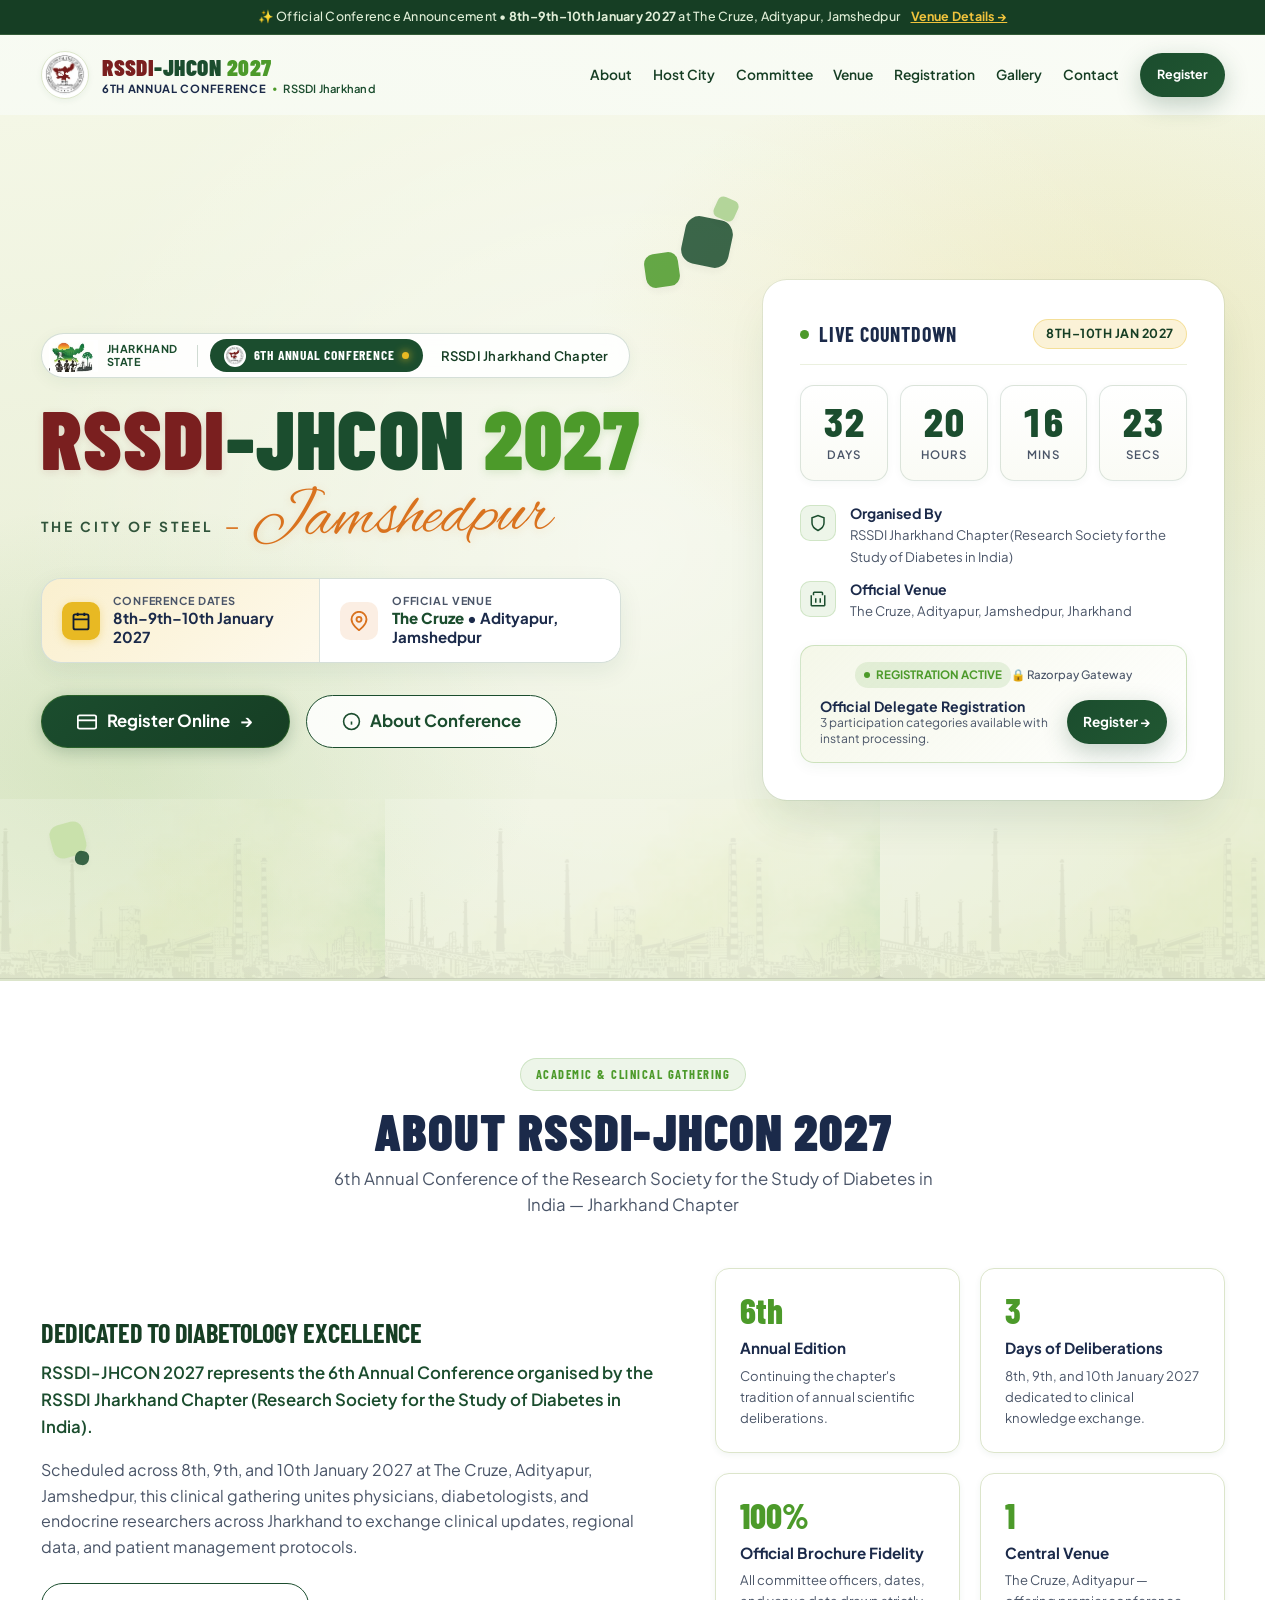
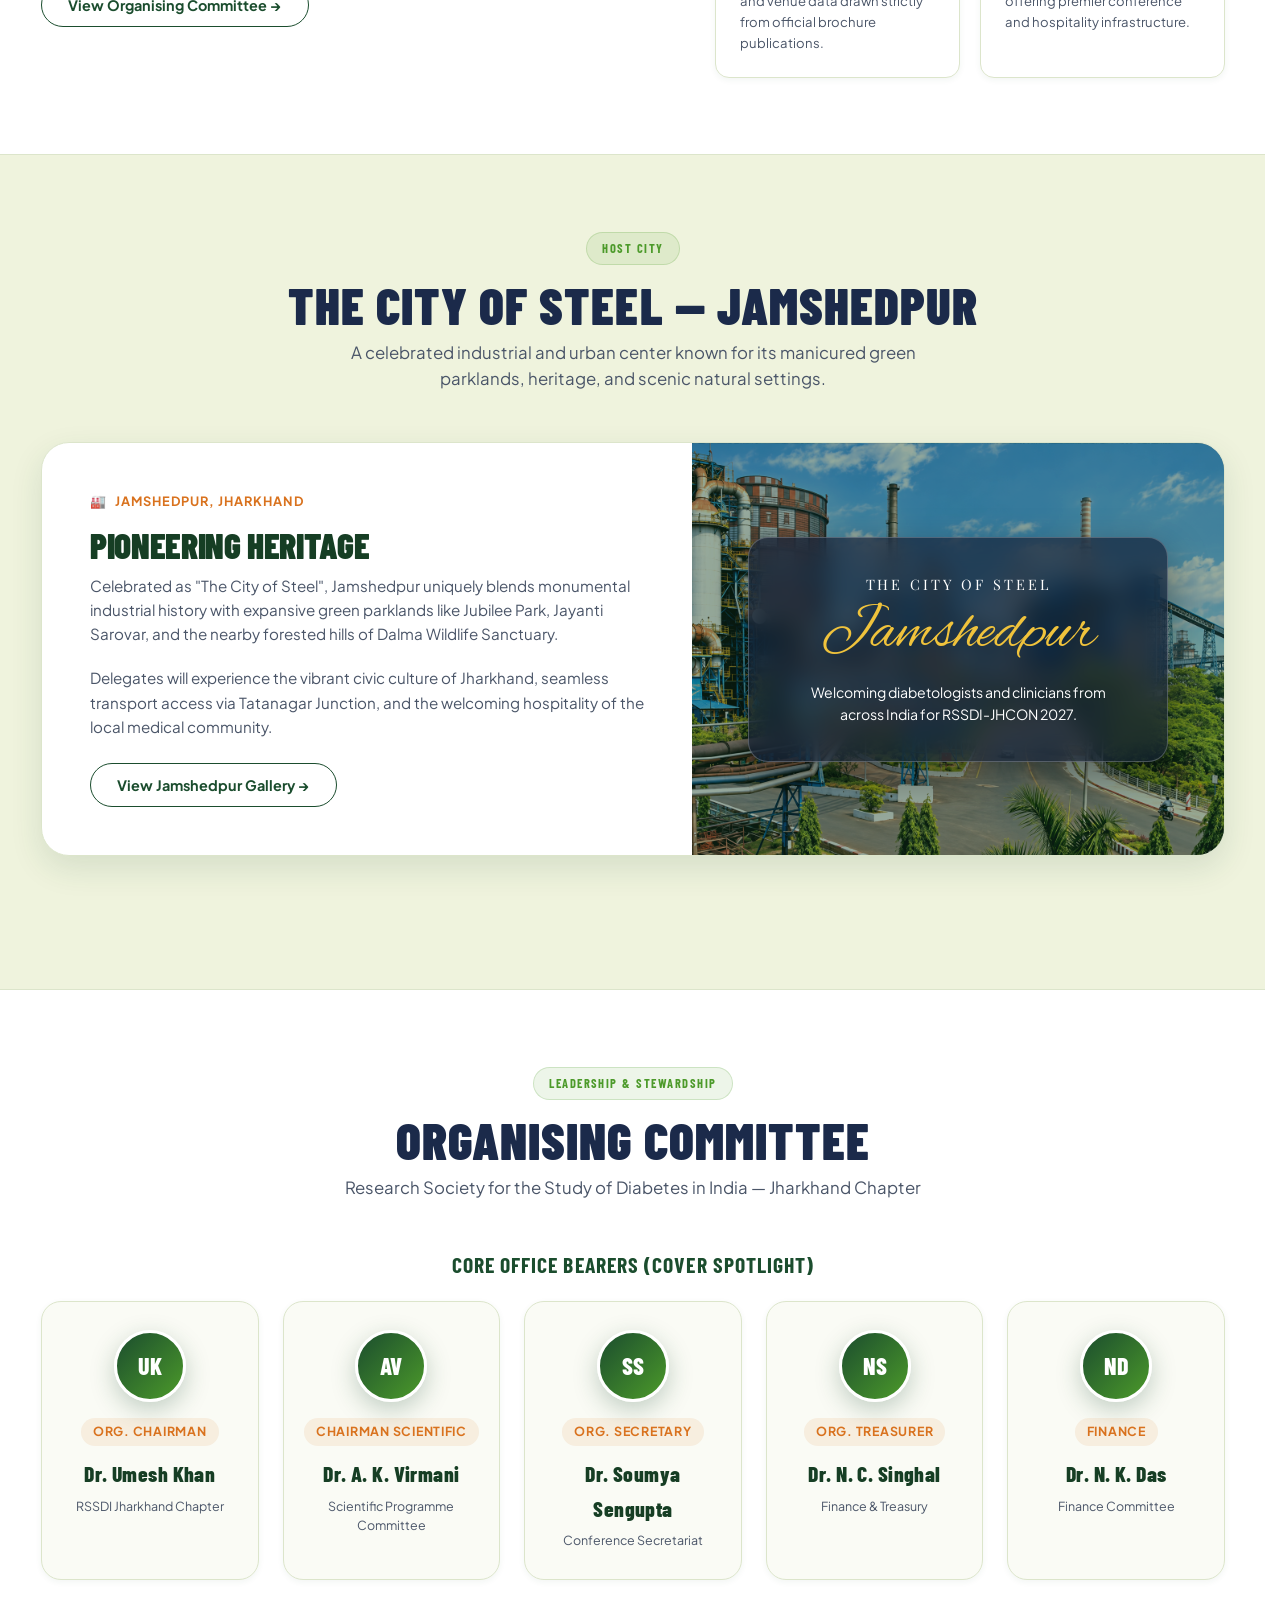
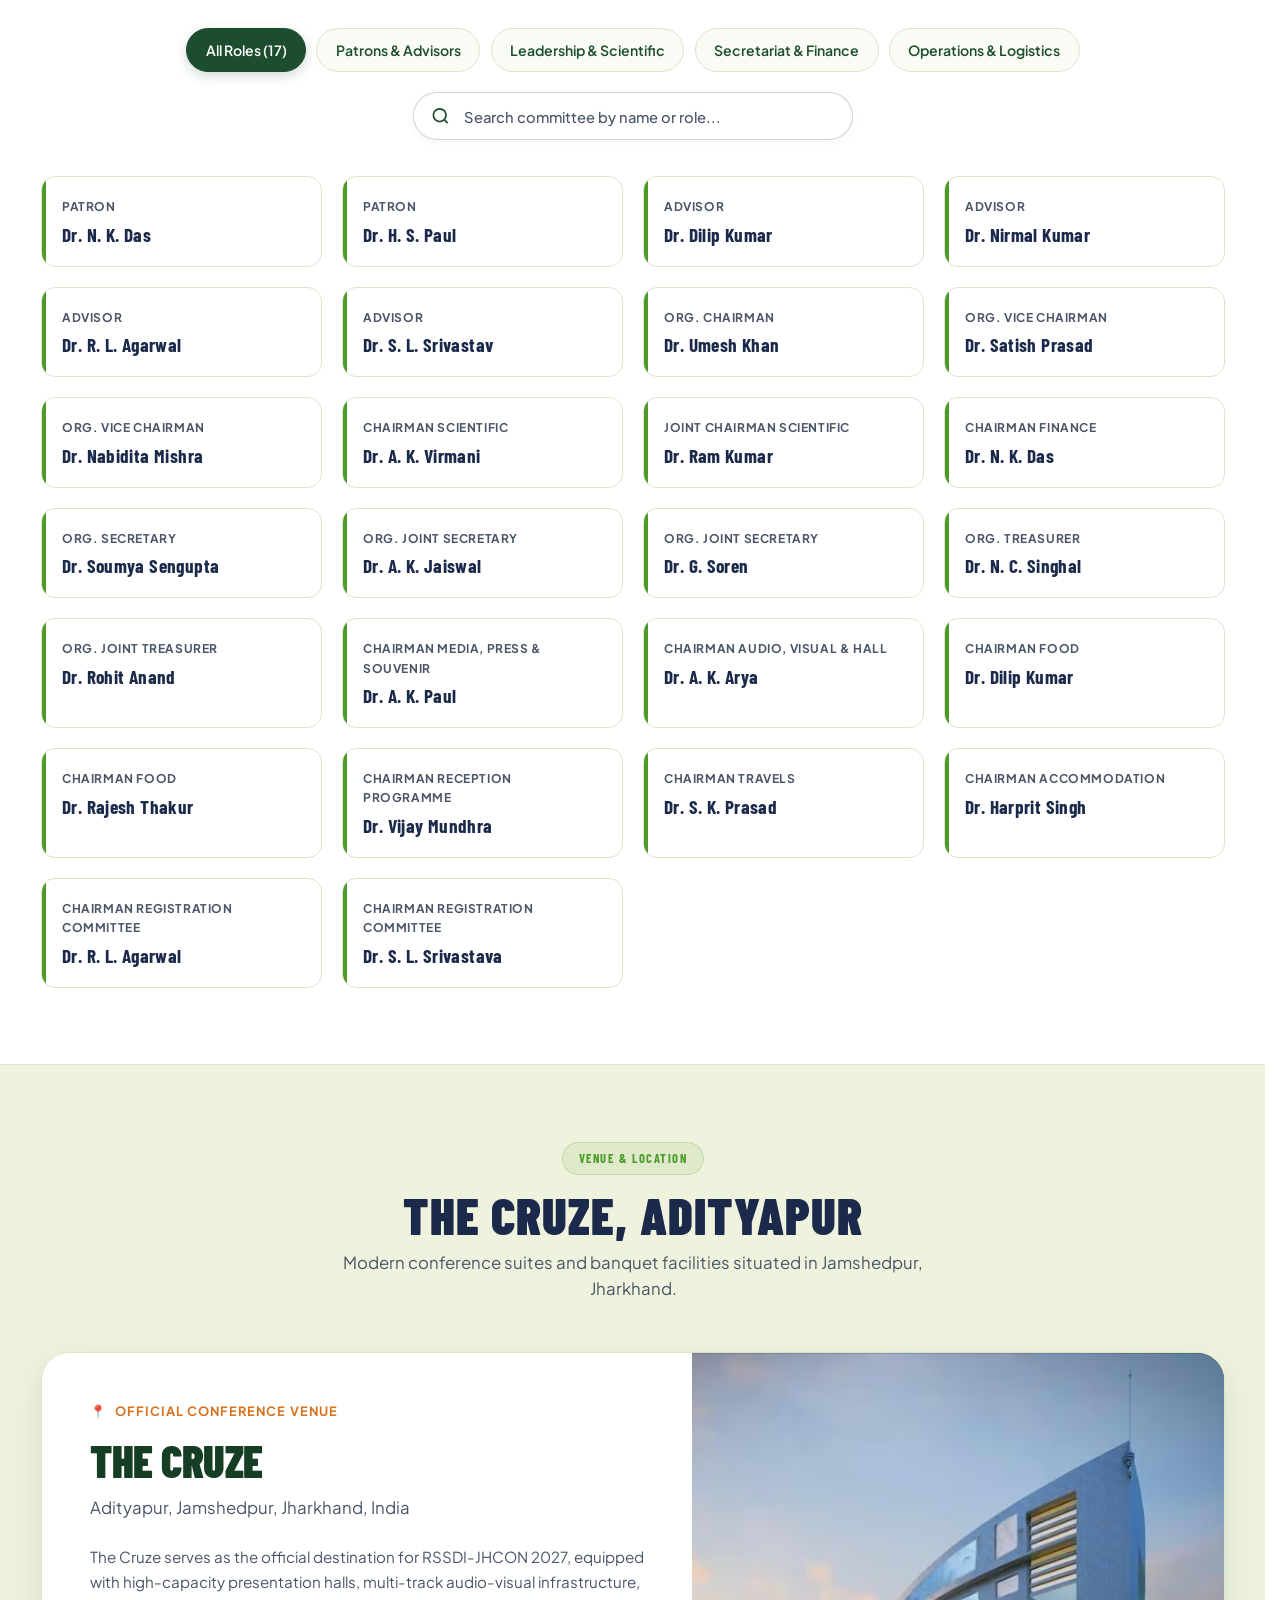
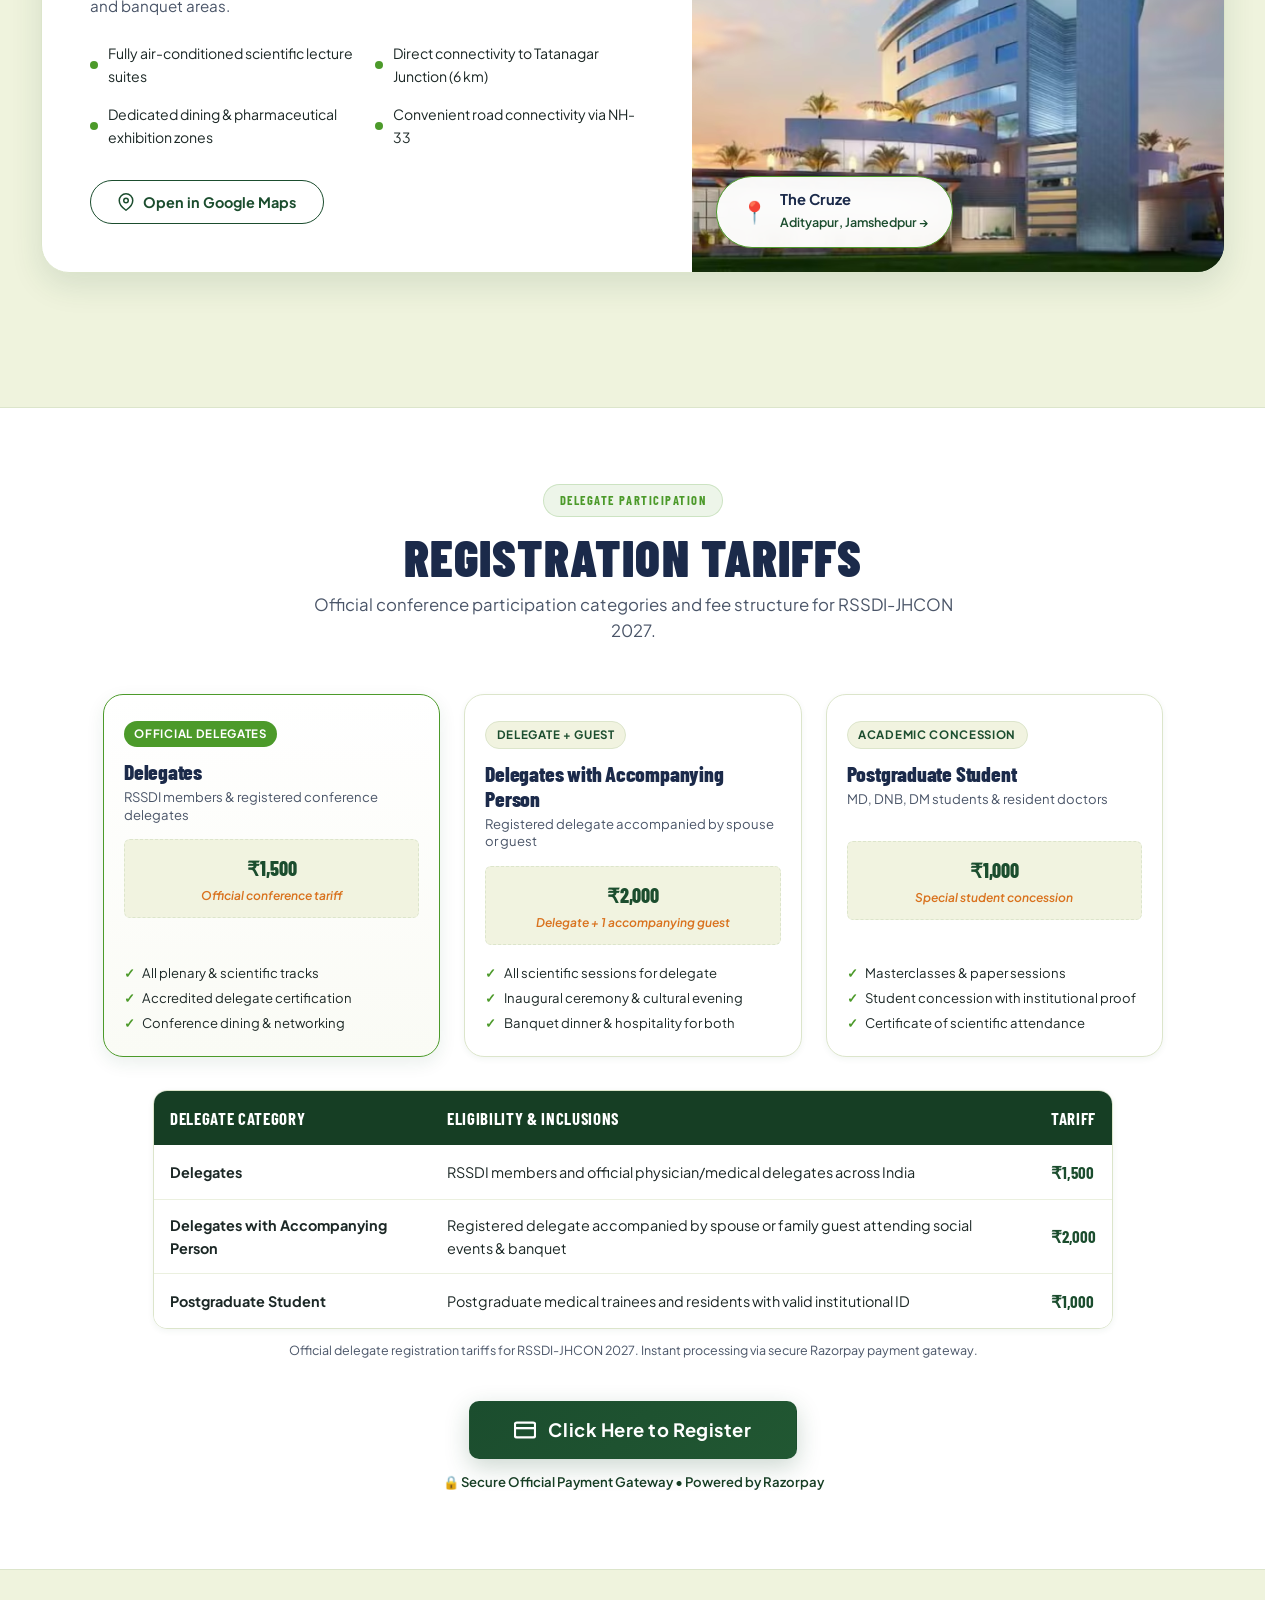
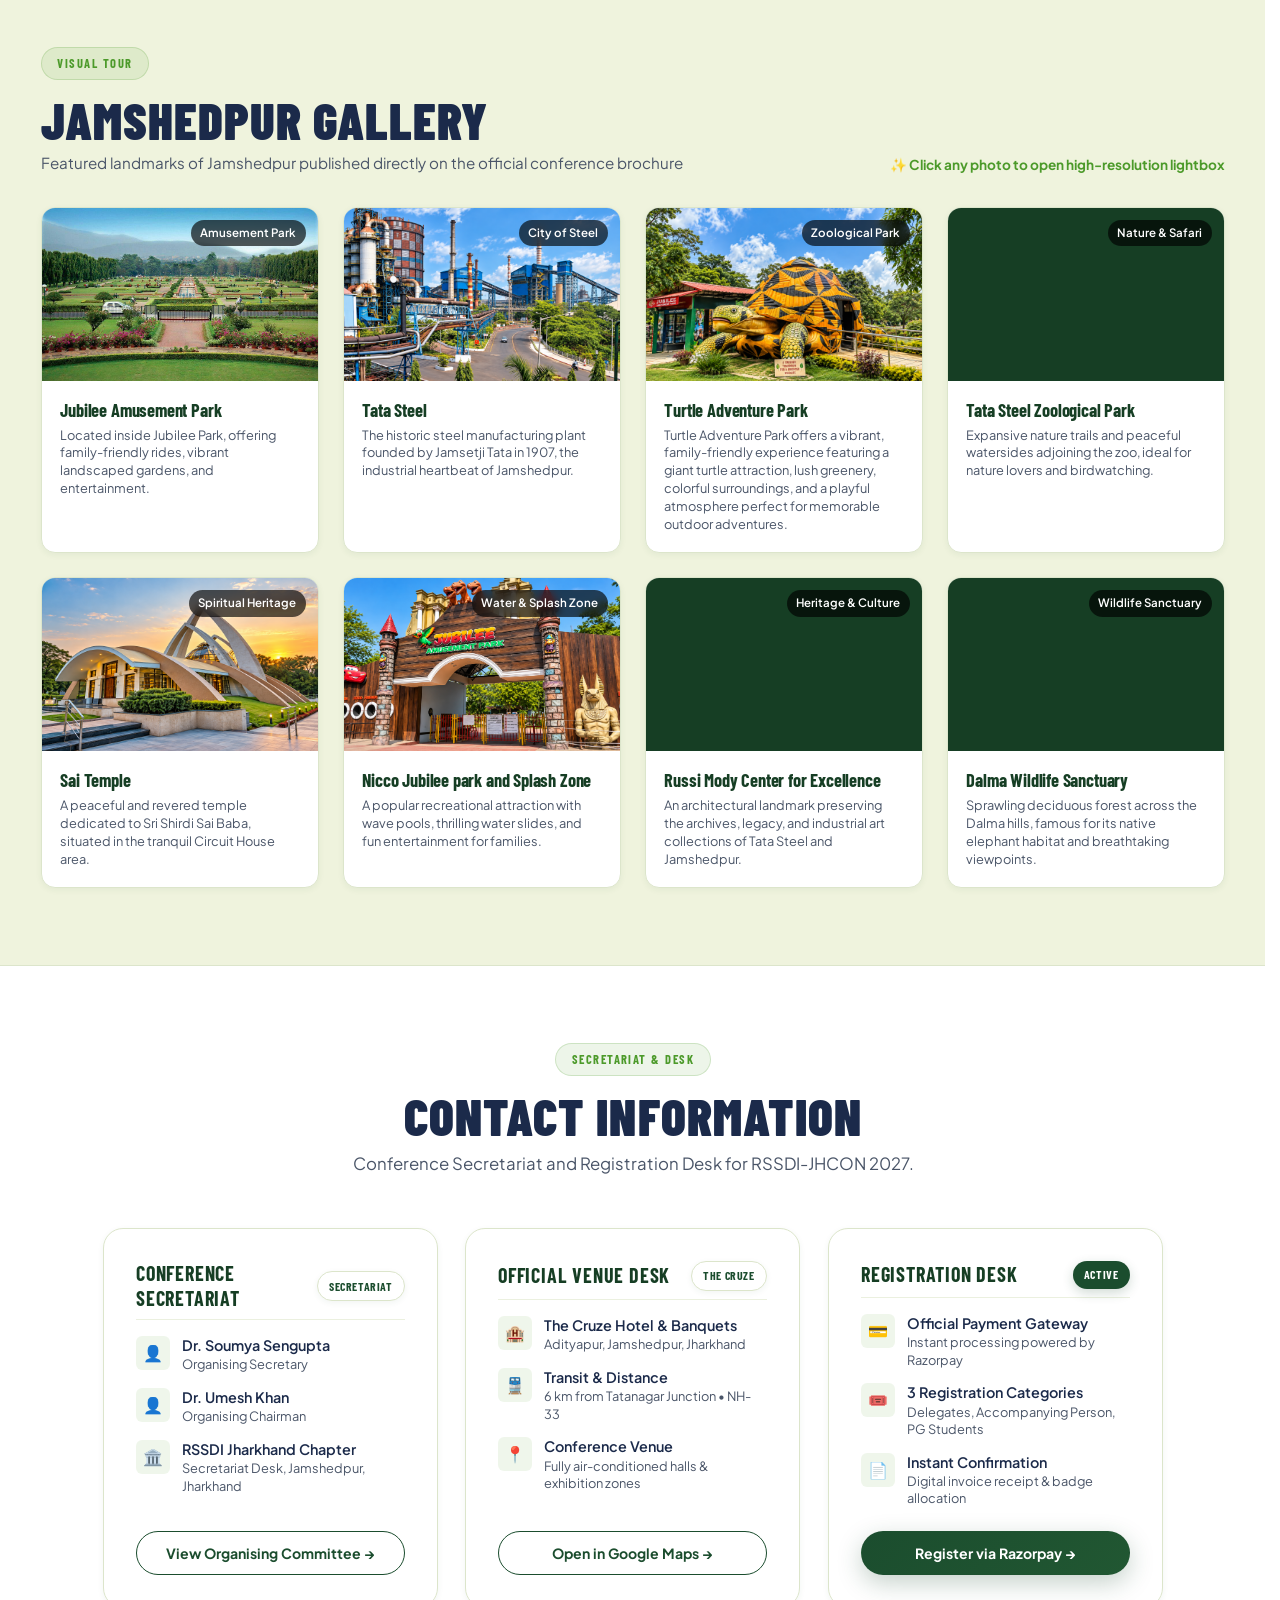
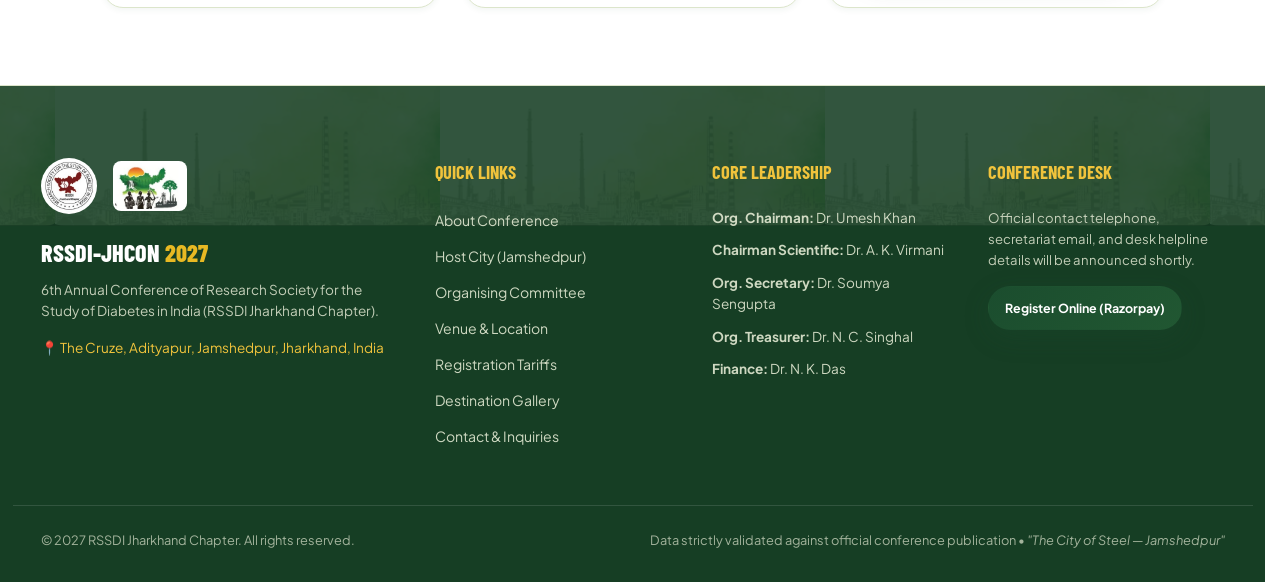
==== index.html @ 66a340ce "Razorpay link updated" ====
<!DOCTYPE html>
<html lang="en">

<head>
  <meta charset="UTF-8">
  <meta name="viewport" content="width=device-width, initial-scale=1.0">
  <title>RSSDI-JHCON 2027 | 6th Annual Conference — Jamshedpur</title>

  <!-- Essential SEO & Search Optimization -->
  <meta name="description"
    content="Official website of RSSDI-JHCON 2027 — 6th Annual Conference of Research Society for the Study of Diabetes in India, Jharkhand Chapter. 8th–9th–10th January 2027 at The Cruze, Adityapur, Jamshedpur.">
  <meta name="keywords"
    content="RSSDI, RSSDI-JHCON 2027, Diabetes Conference, Diabetology, Jharkhand Chapter, Jamshedpur, The Cruze, Adityapur">
  <meta name="author" content="RSSDI Jharkhand Chapter">
  <meta name="robots" content="index, follow">

  <!-- Open Graph / Social Sharing Protocol -->
  <meta property="og:title" content="RSSDI-JHCON 2027 | 6th Annual Conference — Jamshedpur">
  <meta property="og:description"
    content="6th Annual Conference of RSSDI Jharkhand Chapter • 8th–9th–10th January 2027 at The Cruze, Adityapur, Jamshedpur.">
  <meta property="og:type" content="website">
  <meta property="og:image" content="assets/images/emblem_rssdi_circular.png">
  <meta property="og:locale" content="en_IN">

  <!-- Twitter Meta Tags -->
  <meta name="twitter:card" content="summary_large_image">
  <meta name="twitter:title" content="RSSDI-JHCON 2027 | 6th Annual Conference">
  <meta name="twitter:description"
    content="8th–9th–10th January 2027 at The Cruze, Adityapur, Jamshedpur. Organised by RSSDI Jharkhand Chapter.">
  <meta name="twitter:image" content="assets/images/emblem_rssdi_circular.png">

  <!-- Favicon / Official Brand Emblem Motif -->
  <link rel="icon" type="image/png" href="assets/images/emblem_rssdi_circular.png">
  <link rel="apple-touch-icon" href="assets/images/emblem_rssdi_circular.png">

  <!-- Schema.org JSON-LD Structured Data for Event -->
  <script type="application/ld+json">
  {
    "@context": "https://schema.org",
    "@type": "MedicalBusiness",
    "name": "RSSDI Jharkhand Chapter",
    "event": {
      "@type": "Event",
      "name": "RSSDI-JHCON 2027 — 6th Annual Conference",
      "description": "6th Annual Conference of the Research Society for the Study of Diabetes in India (RSSDI Jharkhand Chapter).",
      "startDate": "2027-01-08T09:00:00+05:30",
      "endDate": "2027-01-10T18:00:00+05:30",
      "eventStatus": "https://schema.org/EventScheduled",
      "eventAttendanceMode": "https://schema.org/OfflineEventAttendanceMode",
      "location": {
        "@type": "Place",
        "name": "The Cruze",
        "address": {
          "@type": "PostalAddress",
          "streetAddress": "Adityapur",
          "addressLocality": "Jamshedpur",
          "addressRegion": "Jharkhand",
          "addressCountry": "India"
        }
      },
      "organizer": {
        "@type": "Organization",
        "name": "RSSDI Jharkhand Chapter",
        "url": "http://localhost:8088"
      }
    }
  }
  </script>

  <!-- Google Fonts: Barlow Condensed, Plus Jakarta Sans, Alex Brush, Playfair Display -->
  <link rel="preconnect" href="https://fonts.googleapis.com">
  <link rel="preconnect" href="https://fonts.gstatic.com" crossorigin>
  <link
    href="https://fonts.googleapis.com/css2?family=Alex+Brush&family=Barlow+Condensed:ital,wght@0,600;0,700;0,800;0,900;1,700&family=Playfair+Display:ital,wght@0,600;1,600&family=Plus+Jakarta+Sans:wght@400;500;600;700;800&display=swap"
    rel="stylesheet">

  <!-- Core Design System & Layout Stylesheets -->
  <link rel="stylesheet" href="css/variables.css">
  <link rel="stylesheet" href="css/base.css">
  <link rel="stylesheet" href="css/components.css">
  <link rel="stylesheet" href="css/layout.css">
</head>

<body>

  <!-- Top Announcement Bar -->
  <aside class="announcement-bar" role="complementary" aria-label="Official Conference Notice">
    <span>✨ Official Conference Announcement • <strong>8th–9th–10th January 2027</strong> at The Cruze, Adityapur,
      Jamshedpur</span>
    <a href="#venue" class="announcement-link">Venue Details &rarr;</a>
  </aside>

  <!-- ========================================================================
       1. STICKY / ANIMATED NAVIGATION BAR
       Transition: Transparent-over-hero -> Solid on scroll
       ======================================================================== -->
  <header class="site-header" id="site-header">
    <div class="container header-inner">

      <!-- Logo Lockup: Official Emblem + Event Name -->
      <a href="#hero" class="brand-wrapper" aria-label="RSSDI-JHCON 2027 Home">
        <div class="brand-emblem-wrap">
          <img src="assets/images/emblem_rssdi_circular.png" alt="RSSDI Jharkhand Chapter Emblem" width="46" height="46"
            fetchpriority="high">
        </div>
        <div class="brand-text">
          <div class="brand-title">
            <span class="maroon">RSSDI</span><span class="forest">-JHCON</span> <span class="kelly">2027</span>
          </div>
          <div class="brand-meta">
            <span class="brand-subtitle">6th Annual Conference</span>
            <span class="brand-dot" aria-hidden="true">•</span>
            <span class="brand-subtext">RSSDI Jharkhand</span>
          </div>
        </div>
      </a>

      <!-- Desktop Navigation Menu (Ordered by IA Specification — Trimmed & Non-Wrapping) -->
      <nav class="nav-desktop" aria-label="Main Navigation">
        <ul class="nav-links">
          <li><a href="#about" class="nav-link">About</a></li>
          <li><a href="#jamshedpur" class="nav-link">Host City</a></li>
          <li><a href="#committee" class="nav-link">Committee</a></li>
          <li><a href="#venue" class="nav-link">Venue</a></li>
          <li><a href="#registration" class="nav-link">Registration</a></li>
          <li><a href="#gallery" class="nav-link">Gallery</a></li>
          <li><a href="#contact" class="nav-link">Contact</a></li>
        </ul>
        <div class="nav-actions">
          <a href="https://pages.razorpay.com/rssdijh27" target="_blank" rel="noopener noreferrer"
            class="btn btn-sm btn-primary nav-register-btn" id="nav-btn-register">
            Register
          </a>
        </div>
      </nav>

      <!-- Mobile Hamburger Button (44px Minimum Accessible Touch Target) -->
      <button class="mobile-toggle" id="mobile-toggle" aria-label="Toggle Navigation Menu" aria-expanded="false"
        aria-controls="mobile-drawer">
        <span></span>
        <span></span>
        <span></span>
      </button>

    </div>
  </header>

  <!-- Mobile Navigation Drawer -->
  <div class="drawer-overlay" id="drawer-overlay" aria-hidden="true"></div>
  <aside class="mobile-drawer" id="mobile-drawer" aria-label="Mobile Navigation Drawer" aria-hidden="true">
    <div style="display: flex; align-items: center; justify-content: space-between; margin-bottom: 2rem;">
      <div class="brand-title" style="font-size: 1.35rem;">
        <span class="maroon">RSSDI</span><span class="forest">-JHCON</span> <span class="kelly">2027</span>
      </div>
      <button type="button" class="modal-close-btn" id="drawer-close" style="position: static;"
        aria-label="Close Menu">&times;</button>
    </div>
    <ul style="list-style: none; display: flex; flex-direction: column; gap: 0.85rem; margin-bottom: 2rem;">
      <li><a href="#about" class="drawer-link nav-link">About the Conference</a></li>
      <li><a href="#jamshedpur" class="drawer-link nav-link">Host City (Jamshedpur)</a></li>
      <li><a href="#committee" class="drawer-link nav-link">Organising Committee</a></li>
      <li><a href="#venue" class="drawer-link nav-link">Venue & Location</a></li>
      <li><a href="#registration" class="drawer-link nav-link">Registration Tariffs</a></li>
      <li><a href="#gallery" class="drawer-link nav-link">Destination Gallery</a></li>
      <li><a href="#contact" class="drawer-link nav-link">Contact Information</a></li>
    </ul>
    <div style="display: flex; flex-direction: column; gap: 0.75rem; margin-top: auto;">
      <a href="https://pages.razorpay.com/rssdijh27" target="_blank" rel="noopener noreferrer"
        class="btn btn-primary drawer-link">Register Online (Razorpay)</a>
    </div>
  </aside>

  <!-- Main Content Flow -->
  <main id="main-content">

    <!-- ========================================================================
         2. HERO SECTION
         Full Viewport, Animated Entrance, Dual Official Emblems, Floating Motifs
         ======================================================================== -->
    <section class="hero-section" id="hero">

      <!-- Subtle Industrial Skyline Silhouette Graphic Backdrop -->
      <div class="hero-backdrop-graphic" aria-hidden="true"></div>

      <!-- Animated Green Palette Rounded-Square Motif Clusters -->
      <div class="motif-block-cluster" style="top: 12%; right: 46%;" aria-hidden="true">
        <div class="motif-block motif-lg motif-forest motif-float-slow" style="transform: rotate(12deg);"></div>
        <div class="motif-block motif-md motif-kelly motif-float-reverse"
          style="top: 35px; left: -38px; transform: rotate(-8deg);"></div>
        <div class="motif-block motif-sm motif-lime motif-float-slow"
          style="top: -20px; left: 32px; transform: rotate(24deg);"></div>
      </div>

      <div class="motif-block-cluster" style="bottom: 18%; left: 4%;" aria-hidden="true">
        <div class="motif-block motif-md motif-soft motif-float-reverse" style="transform: rotate(-15deg);"></div>
        <div class="motif-block motif-xs motif-forest motif-float-slow"
          style="top: 28px; left: 24px; transform: rotate(10deg);"></div>
      </div>

      <div class="container hero-grid">

        <!-- Left Column: Official Headlines & Credentials -->
        <div class="hero-content">

          <!-- Unified High-Prestige Credentials Eyebrow -->
          <div class="hero-credentials-bar animate-entrance delay-1">
            <div class="hero-emblem-badge">
              <img src="assets/images/emblem_jharkhand_tourism.png" alt="Jharkhand State Tourism Emblem" width="54"
                height="34" fetchpriority="high">
              <span class="hero-emblem-badge-text">Jharkhand<br>State</span>
            </div>
            <div class="hero-credentials-divider" aria-hidden="true"></div>
            <div class="hero-edition-pill">
              <img src="assets/images/emblem_rssdi_circular.png" alt="RSSDI Emblem" width="22" height="22">
              <span>6th Annual Conference</span>
              <span class="pill-dot" aria-hidden="true"></span>
            </div>
            <span class="hero-chapter-pill">RSSDI Jharkhand Chapter</span>
          </div>

          <!-- Main Display Headline -->
          <h1 class="hero-main-title animate-entrance delay-2">
            <span class="color-red">RSSDI</span><span class="color-forest">-JHCON</span> <span
              class="color-green">2027</span>
          </h1>

          <!-- Script Tagline & Host City Identity -->
          <div class="hero-tagline-wrap animate-entrance delay-3">
            <span class="tagline-lead">The City of Steel</span>
            <span class="tagline-dash" aria-hidden="true">—</span>
            <span class="tagline-script">Jamshedpur</span>
          </div>

          <!-- Integrated Event Spec Capsule (Date & Venue) -->
          <div class="hero-event-capsule animate-entrance delay-4">
            <div class="capsule-date-block">
              <div class="capsule-icon-wrap date-icon-wrap" aria-hidden="true">
                <svg width="20" height="20" viewBox="0 0 24 24" fill="none" stroke="currentColor" stroke-width="2.2">
                  <rect x="3" y="4" width="18" height="18" rx="2" ry="2"></rect>
                  <line x1="16" y1="2" x2="16" y2="6"></line>
                  <line x1="8" y1="2" x2="8" y2="6"></line>
                  <line x1="3" y1="10" x2="21" y2="10"></line>
                </svg>
              </div>
              <div class="capsule-text-wrap">
                <span class="capsule-label">Conference Dates</span>
                <strong class="capsule-value">8th–9th–10th January 2027</strong>
              </div>
            </div>

            <div class="capsule-divider" aria-hidden="true"></div>

            <div class="capsule-venue-block">
              <div class="capsule-icon-wrap venue-icon-wrap" aria-hidden="true">
                <svg width="20" height="20" viewBox="0 0 24 24" fill="none" stroke="currentColor" stroke-width="2.2">
                  <path d="M21 10c0 7-9 13-9 13s-9-6-9-13a9 9 0 0 1 18 0z"></path>
                  <circle cx="12" cy="10" r="3"></circle>
                </svg>
              </div>
              <div class="capsule-text-wrap">
                <span class="capsule-label">Official Venue</span>
                <strong class="capsule-value"><span class="venue-highlight">The Cruze</span> • Adityapur,
                  Jamshedpur</strong>
              </div>
            </div>
          </div>

          <!-- Hero Action Buttons -->
          <div class="hero-cta-group animate-entrance delay-5">
            <a href="https://pages.razorpay.com/rssdijh27" target="_blank" rel="noopener noreferrer"
              class="btn btn-primary btn-lg hero-primary-cta" id="hero-btn-register">
              <svg width="20" height="20" viewBox="0 0 24 24" fill="none" stroke="currentColor" stroke-width="2.2">
                <rect x="1" y="4" width="22" height="16" rx="2" ry="2"></rect>
                <line x1="1" y1="10" x2="23" y2="10"></line>
              </svg>
              Register Online
              <span class="cta-arrow" aria-hidden="true">&rarr;</span>
            </a>
            <a href="#about" class="btn btn-outline btn-lg hero-secondary-cta">
              <svg width="19" height="19" viewBox="0 0 24 24" fill="none" stroke="currentColor" stroke-width="2">
                <circle cx="12" cy="12" r="10"></circle>
                <line x1="12" y1="16" x2="12" y2="12"></line>
                <line x1="12" y1="8" x2="12.01" y2="8"></line>
              </svg>
              About Conference
            </a>
          </div>

        </div>

        <!-- Right Column: Interactive Conference Fact Deck & Live Countdown -->
        <div class="hero-card-deck animate-entrance delay-3">

          <div class="hero-card-header">
            <div class="hero-card-title-wrap">
              <span class="live-pulse-dot" aria-hidden="true"></span>
              <span class="hero-card-title">Live Countdown</span>
            </div>
            <span class="hero-card-tag">8th–10th Jan 2027</span>
          </div>

          <!-- Live Countdown Component -->
          <div class="countdown-grid" role="timer" aria-live="off">
            <div class="countdown-box">
              <div class="countdown-number" id="count-days">--</div>
              <div class="countdown-label">Days</div>
            </div>
            <div class="countdown-box">
              <div class="countdown-number" id="count-hours">--</div>
              <div class="countdown-label">Hours</div>
            </div>
            <div class="countdown-box">
              <div class="countdown-number" id="count-mins">--</div>
              <div class="countdown-label">Mins</div>
            </div>
            <div class="countdown-box">
              <div class="countdown-number" id="count-secs">--</div>
              <div class="countdown-label">Secs</div>
            </div>
          </div>

          <!-- Quick Fact List (Brochure Source of Truth) -->
          <div class="glance-list">
            <div class="glance-item">
              <div class="glance-icon" aria-hidden="true">
                <svg width="18" height="18" viewBox="0 0 24 24" fill="none" stroke="currentColor" stroke-width="2">
                  <path d="M12 22s8-4 8-10V5l-8-3-8 3v7c0 6 8 10 8 10z"></path>
                </svg>
              </div>
              <div class="glance-text">
                <strong>Organised By</strong>
                <span>RSSDI Jharkhand Chapter (Research Society for the Study of Diabetes in India)</span>
              </div>
            </div>
            <div class="glance-item">
              <div class="glance-icon" aria-hidden="true">
                <svg width="18" height="18" viewBox="0 0 24 24" fill="none" stroke="currentColor" stroke-width="2">
                  <path d="M3 21h18M3 7v14M21 7v14M6 7V4a1 1 0 0 1 1-1h10a1 1 0 0 1 1 1v3M9 11v6M15 11v6"></path>
                </svg>
              </div>
              <div class="glance-text">
                <strong>Official Venue</strong>
                <span>The Cruze, Adityapur, Jamshedpur, Jharkhand</span>
              </div>
            </div>
          </div>

          <!-- Delegate Registration Gateway Callout -->
          <div class="hero-reg-callout">
            <div class="reg-callout-header">
              <span class="reg-callout-badge"><span class="reg-pulse"></span>Registration Active</span>
              <span class="reg-callout-secure">🔒 Razorpay Gateway</span>
            </div>
            <div class="reg-callout-body">
              <div class="reg-callout-text">
                <strong>Official Delegate Registration</strong>
                <p>3 participation categories available with instant processing.</p>
              </div>
              <a href="https://pages.razorpay.com/rssdijh27" target="_blank" rel="noopener noreferrer"
                class="btn btn-sm btn-primary reg-callout-btn">
                Register &rarr;
              </a>
            </div>
          </div>

        </div>

      </div>
    </section>

    <!-- ========================================================================
         3. ABOUT THE CONFERENCE (Factual framing from brochure only)
         ======================================================================== -->
    <section class="section-spacing section-white" id="about">
      <div class="container">

        <div class="section-header reveal-on-scroll">
          <div class="section-eyebrow">Academic & Clinical Gathering</div>
          <h2 class="section-title">About RSSDI-JHCON 2027</h2>
          <p class="section-subtitle">
            6th Annual Conference of the Research Society for the Study of Diabetes in India — Jharkhand Chapter
          </p>
        </div>

        <div class="about-grid">

          <div class="reveal-on-scroll reveal-delay-1">
            <h3
              style="font-family: var(--font-display); font-size: 1.65rem; color: var(--color-forest-dark); text-transform: uppercase; margin-bottom: 0.75rem;">
              Dedicated to Diabetology Excellence
            </h3>
            <p style="font-size: 1.05rem; color: var(--color-forest); font-weight: var(--weight-semibold);">
              RSSDI-JHCON 2027 represents the 6th Annual Conference organised by the RSSDI Jharkhand Chapter (Research
              Society for the Study of Diabetes in India).
            </p>
            <p style="color: var(--color-text-muted);">
              Scheduled across 8th, 9th, and 10th January 2027 at The Cruze, Adityapur, Jamshedpur, this clinical
              gathering unites physicians, diabetologists, and endocrine researchers across Jharkhand to exchange
              clinical updates, regional data, and patient management protocols.
            </p>
            <div style="margin-top: 1.5rem;">
              <a href="#committee" class="btn btn-outline">View Organising Committee &rarr;</a>
            </div>
          </div>

          <div class="about-highlights reveal-on-scroll reveal-delay-2">
            <div class="highlight-card">
              <div class="highlight-num">6th</div>
              <div class="highlight-title">Annual Edition</div>
              <div class="highlight-desc">Continuing the chapter's tradition of annual scientific deliberations.</div>
            </div>

            <div class="highlight-card">
              <div class="highlight-num">3</div>
              <div class="highlight-title">Days of Deliberations</div>
              <div class="highlight-desc">8th, 9th, and 10th January 2027 dedicated to clinical knowledge exchange.
              </div>
            </div>

            <div class="highlight-card">
              <div class="highlight-num">100%</div>
              <div class="highlight-title">Official Brochure Fidelity</div>
              <div class="highlight-desc">All committee officers, dates, and venue data drawn strictly from official
                brochure publications.</div>
            </div>

            <div class="highlight-card">
              <div class="highlight-num">1</div>
              <div class="highlight-title">Central Venue</div>
              <div class="highlight-desc">The Cruze, Adityapur — offering premier conference and hospitality
                infrastructure.</div>
            </div>
          </div>

        </div>

      </div>
    </section>

    <!-- ========================================================================
         4. JAMSHEDPUR (HOST CITY)
         ======================================================================== -->
    <section class="section-spacing section-cream" id="jamshedpur">
      <div class="container">

        <div class="section-header reveal-on-scroll">
          <div class="section-eyebrow">Host City</div>
          <h2 class="section-title">The City of Steel — Jamshedpur</h2>
          <p class="section-subtitle">
            A celebrated industrial and urban center known for its manicured green parklands, heritage, and scenic
            natural settings.
          </p>
        </div>

        <div class="venue-card reveal-on-scroll">
          <div class="venue-info-side">
            <div class="venue-badge">
              <span>🏭</span> Jamshedpur, Jharkhand
            </div>
            <h3 class="venue-name" style="font-size: 2.2rem;">Pioneering Heritage</h3>
            <p style="color: var(--color-text-muted); font-size: 0.95rem; margin-bottom: 1.25rem;">
              Celebrated as "The City of Steel", Jamshedpur uniquely blends monumental industrial history with expansive
              green parklands like Jubilee Park, Jayanti Sarovar, and the nearby forested hills of Dalma Wildlife
              Sanctuary.
            </p>
            <p style="color: var(--color-text-muted); font-size: 0.95rem; margin-bottom: 1.5rem;">
              Delegates will experience the vibrant civic culture of Jharkhand, seamless transport access via Tatanagar
              Junction, and the welcoming hospitality of the local medical community.
            </p>
            <div>
              <a href="#gallery" class="btn btn-outline">View Jamshedpur Gallery &rarr;</a>
            </div>
          </div>

          <div class="venue-visual-side">
            <div class="venue-skyline-bg" aria-hidden="true" style="background-image: url('assets/img/2.png');"></div>
            <div class="venue-visual-overlay">
              <div
                style="font-family: var(--font-serif); font-size: 0.9rem; text-transform: uppercase; letter-spacing: 0.2em; margin-bottom: 0.5rem;">
                The City of Steel
              </div>
              <div
                style="font-family: var(--font-script); font-size: 3.8rem; color: var(--color-gold-bright); line-height: 1; margin-bottom: 1rem;">
                Jamshedpur
              </div>
              <p style="font-size: 0.88rem; max-width: 320px; margin-inline: auto;">
                Welcoming diabetologists and clinicians from across India for RSSDI-JHCON 2027.
              </p>
            </div>
          </div>
        </div>

      </div>
    </section>


    <!-- ========================================================================
         7. ORGANISING COMMITTEE (100% Brochure Sourced — Verified Zero-Drift)
         ======================================================================== -->
    <section class="section-spacing section-white" id="committee">
      <div class="container">

        <div class="section-header reveal-on-scroll">
          <div class="section-eyebrow">Leadership & Stewardship</div>
          <h2 class="section-title">Organising Committee</h2>
          <p class="section-subtitle">
            Research Society for the Study of Diabetes in India — Jharkhand Chapter
          </p>
        </div>

        <!-- Core Office Bearers (Cover Spotlight) -->
        <div style="text-align: center; margin-bottom: 1.5rem;" class="reveal-on-scroll">
          <h3
            style="font-family: var(--font-display); font-size: 1.35rem; color: var(--color-forest); text-transform: uppercase; letter-spacing: 0.05em;">
            Core Office Bearers (Cover Spotlight)
          </h3>
        </div>

        <div class="core-committee-grid reveal-on-scroll">
          <div class="core-card">
            <div class="core-avatar-badge" aria-hidden="true">UK</div>
            <div class="core-role">Org. Chairman</div>
            <div class="core-name">Dr. Umesh Khan</div>
            <div class="core-affil">RSSDI Jharkhand Chapter</div>
          </div>
          <div class="core-card">
            <div class="core-avatar-badge" aria-hidden="true">AV</div>
            <div class="core-role">Chairman Scientific</div>
            <div class="core-name">Dr. A. K. Virmani</div>
            <div class="core-affil">Scientific Programme Committee</div>
          </div>
          <div class="core-card">
            <div class="core-avatar-badge" aria-hidden="true">SS</div>
            <div class="core-role">Org. Secretary</div>
            <div class="core-name">Dr. Soumya Sengupta</div>
            <div class="core-affil">Conference Secretariat</div>
          </div>
          <div class="core-card">
            <div class="core-avatar-badge" aria-hidden="true">NS</div>
            <div class="core-role">Org. Treasurer</div>
            <div class="core-name">Dr. N. C. Singhal</div>
            <div class="core-affil">Finance & Treasury</div>
          </div>
          <div class="core-card">
            <div class="core-avatar-badge" aria-hidden="true">ND</div>
            <div class="core-role">Finance</div>
            <div class="core-name">Dr. N. K. Das</div>
            <div class="core-affil">Finance Committee</div>
          </div>
        </div>

        <!-- Mobile Committee Directory Toggle Button (Keeps mobile interface short) -->
        <div class="committee-mobile-toggle-wrap">
          <button type="button" id="toggle-full-committee" class="btn btn-outline btn-sm committee-toggle-btn" aria-expanded="false" aria-controls="full-committee-wrapper">
            <span id="committee-toggle-text">View Full Committee Directory (26 Roles)</span>
            <span id="committee-toggle-icon" aria-hidden="true">↓</span>
          </button>
        </div>

        <div class="full-committee-collapsible" id="full-committee-wrapper">
          <!-- Full Committee Filters & Live Search Toolbar -->
          <div class="committee-toolbar reveal-on-scroll">
          <div class="committee-filters" role="tablist" aria-label="Committee Categories">
            <button type="button" class="filter-btn active" data-filter="all">All Roles (17)</button>
            <button type="button" class="filter-btn" data-filter="patron">Patrons & Advisors</button>
            <button type="button" class="filter-btn" data-filter="leadership">Leadership & Scientific</button>
            <button type="button" class="filter-btn" data-filter="secretariat">Secretariat & Finance</button>
            <button type="button" class="filter-btn" data-filter="operational">Operations & Logistics</button>
          </div>

          <div class="committee-search-box">
            <input type="text" id="committee-search" placeholder="Search committee by name or role..."
              class="committee-search-input" aria-label="Search Committee Members">
            <svg class="committee-search-icon" fill="none" stroke="currentColor" stroke-width="2.2" viewBox="0 0 24 24"
              aria-hidden="true">
              <circle cx="11" cy="11" r="8"></circle>
              <line x1="21" y1="21" x2="16.65" y2="16.65"></line>
            </svg>
            <button type="button" id="committee-search-clear" class="committee-search-clear"
              aria-label="Clear Search">&times;</button>
          </div>
        </div>

        <!-- Full Committee Cards Grid (Exact brochure fidelity) -->
        <div class="committee-directory-grid reveal-on-scroll" id="committee-grid">
          <div class="committee-member-card" data-category="patron">
            <div class="member-role">Patron</div>
            <div class="member-name">Dr. N. K. Das</div>
          </div>
          <div class="committee-member-card" data-category="patron">
            <div class="member-role">Patron</div>
            <div class="member-name">Dr. H. S. Paul</div>
          </div>
          <div class="committee-member-card" data-category="patron">
            <div class="member-role">Advisor</div>
            <div class="member-name">Dr. Dilip Kumar</div>
          </div>
          <div class="committee-member-card" data-category="patron">
            <div class="member-role">Advisor</div>
            <div class="member-name">Dr. Nirmal Kumar</div>
          </div>
          <div class="committee-member-card" data-category="patron">
            <div class="member-role">Advisor</div>
            <div class="member-name">Dr. R. L. Agarwal</div>
          </div>
          <div class="committee-member-card" data-category="patron">
            <div class="member-role">Advisor</div>
            <div class="member-name">Dr. S. L. Srivastav</div>
          </div>
          <div class="committee-member-card" data-category="leadership">
            <div class="member-role">Org. Chairman</div>
            <div class="member-name">Dr. Umesh Khan</div>
          </div>
          <div class="committee-member-card" data-category="leadership">
            <div class="member-role">Org. Vice Chairman</div>
            <div class="member-name">Dr. Satish Prasad</div>
          </div>
          <div class="committee-member-card" data-category="leadership">
            <div class="member-role">Org. Vice Chairman</div>
            <div class="member-name">Dr. Nabidita Mishra</div>
          </div>
          <div class="committee-member-card" data-category="leadership">
            <div class="member-role">Chairman Scientific</div>
            <div class="member-name">Dr. A. K. Virmani</div>
          </div>
          <div class="committee-member-card" data-category="leadership">
            <div class="member-role">Joint Chairman Scientific</div>
            <div class="member-name">Dr. Ram Kumar</div>
          </div>
          <div class="committee-member-card" data-category="secretariat">
            <div class="member-role">Chairman Finance</div>
            <div class="member-name">Dr. N. K. Das</div>
          </div>
          <div class="committee-member-card" data-category="secretariat">
            <div class="member-role">Org. Secretary</div>
            <div class="member-name">Dr. Soumya Sengupta</div>
          </div>
          <div class="committee-member-card" data-category="secretariat">
            <div class="member-role">Org. Joint Secretary</div>
            <div class="member-name">Dr. A. K. Jaiswal</div>
          </div>
          <div class="committee-member-card" data-category="secretariat">
            <div class="member-role">Org. Joint Secretary</div>
            <div class="member-name">Dr. G. Soren</div>
          </div>
          <div class="committee-member-card" data-category="secretariat">
            <div class="member-role">Org. Treasurer</div>
            <div class="member-name">Dr. N. C. Singhal</div>
          </div>
          <div class="committee-member-card" data-category="secretariat">
            <div class="member-role">Org. Joint Treasurer</div>
            <div class="member-name">Dr. Rohit Anand</div>
          </div>
          <div class="committee-member-card" data-category="operational">
            <div class="member-role">Chairman Media, Press & Souvenir</div>
            <div class="member-name">Dr. A. K. Paul</div>
          </div>
          <div class="committee-member-card" data-category="operational">
            <div class="member-role">Chairman Audio, Visual & Hall</div>
            <div class="member-name">Dr. A. K. Arya</div>
          </div>
          <div class="committee-member-card" data-category="operational">
            <div class="member-role">Chairman Food</div>
            <div class="member-name">Dr. Dilip Kumar</div>
          </div>
          <div class="committee-member-card" data-category="operational">
            <div class="member-role">Chairman Food</div>
            <div class="member-name">Dr. Rajesh Thakur</div>
          </div>
          <div class="committee-member-card" data-category="operational">
            <div class="member-role">Chairman Reception Programme</div>
            <div class="member-name">Dr. Vijay Mundhra</div>
          </div>
          <div class="committee-member-card" data-category="operational">
            <div class="member-role">Chairman Travels</div>
            <div class="member-name">Dr. S. K. Prasad</div>
          </div>
          <div class="committee-member-card" data-category="operational">
            <div class="member-role">Chairman Accommodation</div>
            <div class="member-name">Dr. Harprit Singh</div>
          </div>
          <div class="committee-member-card" data-category="operational">
            <div class="member-role">Chairman Registration Committee</div>
            <div class="member-name">Dr. R. L. Agarwal</div>
          </div>
          <div class="committee-member-card" data-category="operational">
            <div class="member-role">Chairman Registration Committee</div>
            <div class="member-name">Dr. S. L. Srivastava</div>
          </div>
        </div>
        </div>
      </div>
    </section>

    <!-- ========================================================================
         8. VENUE & LOCATION (The Cruze, Adityapur)
         ======================================================================== -->
    <section class="section-spacing section-cream" id="venue">
      <div class="container">

        <div class="section-header reveal-on-scroll">
          <div class="section-eyebrow">Venue & Location</div>
          <h2 class="section-title">The Cruze, Adityapur</h2>
          <p class="section-subtitle">
            Modern conference suites and banquet facilities situated in Jamshedpur, Jharkhand.
          </p>
        </div>

        <div class="venue-card reveal-on-scroll">
          <div class="venue-info-side">
            <div class="venue-badge">
              <span>📍</span> Official Conference Venue
            </div>
            <h3 class="venue-name">THE CRUZE</h3>
            <div class="venue-address">
              Adityapur, Jamshedpur, Jharkhand, India
            </div>
            <p style="color: var(--color-text-muted); font-size: 0.95rem; margin-bottom: 1.5rem;">
              The Cruze serves as the official destination for RSSDI-JHCON 2027, equipped with high-capacity
              presentation halls, multi-track audio-visual infrastructure, and banquet areas.
            </p>

            <div class="venue-amenities">
              <div class="amenity-item"><span class="amenity-bullet"></span><span>Fully air-conditioned scientific
                  lecture suites</span></div>
              <div class="amenity-item"><span class="amenity-bullet"></span><span>Direct connectivity to Tatanagar
                  Junction (6 km)</span></div>
              <div class="amenity-item"><span class="amenity-bullet"></span><span>Dedicated dining & pharmaceutical
                  exhibition zones</span></div>
              <div class="amenity-item"><span class="amenity-bullet"></span><span>Convenient road connectivity via
                  NH-33</span></div>
            </div>

            <div>
              <a href="https://maps.google.com/?q=The+Cruze+Adityapur+Jamshedpur" target="_blank"
                rel="noopener noreferrer" class="btn btn-outline">
                <svg width="18" height="18" viewBox="0 0 24 24" fill="none" stroke="currentColor" stroke-width="2">
                  <path d="M21 10c0 7-9 13-9 13s-9-6-9-13a9 9 0 0 1 18 0z"></path>
                  <circle cx="12" cy="10" r="3"></circle>
                </svg>
                Open in Google Maps
              </a>
            </div>
          </div>

          <!-- Venue Visual Showcase (The Cruze Photo) -->
          <div class="venue-visual-side">
            <div class="venue-skyline-bg" aria-hidden="true" style="background-image: url('assets/img/cruze.avif');">
            </div>
            <a href="https://maps.google.com/?q=The+Cruze+Adityapur+Jamshedpur" target="_blank"
              rel="noopener noreferrer" class="venue-map-pin-badge"
              style="position: absolute; bottom: 1.5rem; left: 1.5rem; margin: 0; background: rgba(255, 255, 255, 0.95); backdrop-filter: blur(10px); -webkit-backdrop-filter: blur(10px); border: 1.5px solid var(--color-kelly); box-shadow: 0 8px 24px rgba(0,0,0,0.25); text-decoration: none; z-index: 2;">
              <span style="font-size: 1.35rem;" aria-hidden="true">📍</span>
              <div style="text-align: left;">
                <strong style="display: block; font-size: 0.92rem; color: var(--color-navy); line-height: 1.2;">The Cruze</strong>
                <span style="font-size: 0.78rem; color: var(--color-forest); font-weight: 600;">Adityapur, Jamshedpur &rarr;</span>
              </div>
            </a>
          </div>
        </div>

      </div>
    </section>

    <!-- ========================================================================
         9. REGISTRATION (3 Official Pricing Categories & Razorpay Gateway CTA)
         ======================================================================== -->
    <section class="section-spacing section-white" id="registration">
      <div class="container">

        <div class="section-header reveal-on-scroll">
          <div class="section-eyebrow">Delegate Participation</div>
          <h2 class="section-title">Registration Tariffs</h2>
          <p class="section-subtitle">
            Official conference participation categories and fee structure for RSSDI-JHCON 2027.
          </p>
        </div>

        <!-- 3 Official Pricing Categories Cards Grid -->
        <div class="pricing-cards-grid reveal-on-scroll">

          <!-- Category 1: Delegates -->
          <div class="pricing-tier-card tier-featured">
            <div class="tier-pill">Official Delegates</div>
            <h3 class="tier-name">Delegates</h3>
            <p class="tier-eligibility">RSSDI members & registered conference delegates</p>
            <div class="tier-price-box">
              <span class="tier-amount">₹1,500</span>
              <span class="tier-note">Official conference tariff</span>
            </div>
            <ul class="tier-benefits">
              <li>All plenary & scientific tracks</li>
              <li>Accredited delegate certification</li>
              <li>Conference dining & networking</li>
            </ul>
          </div>

          <!-- Category 2: Delegates with Accompanying Person -->
          <div class="pricing-tier-card">
            <div class="tier-pill tier-pill-neutral">Delegate + Guest</div>
            <h3 class="tier-name">Delegates with Accompanying Person</h3>
            <p class="tier-eligibility">Registered delegate accompanied by spouse or guest</p>
            <div class="tier-price-box">
              <span class="tier-amount">₹2,000</span>
              <span class="tier-note">Delegate + 1 accompanying guest</span>
            </div>
            <ul class="tier-benefits">
              <li>All scientific sessions for delegate</li>
              <li>Inaugural ceremony & cultural evening</li>
              <li>Banquet dinner & hospitality for both</li>
            </ul>
          </div>

          <!-- Category 3: Postgraduate Student -->
          <div class="pricing-tier-card">
            <div class="tier-pill tier-pill-neutral">Academic Concession</div>
            <h3 class="tier-name">Postgraduate Student</h3>
            <p class="tier-eligibility">MD, DNB, DM students & resident doctors</p>
            <div class="tier-price-box">
              <span class="tier-amount">₹1,000</span>
              <span class="tier-note">Special student concession</span>
            </div>
            <ul class="tier-benefits">
              <li>Masterclasses & paper sessions</li>
              <li>Student concession with institutional proof</li>
              <li>Certificate of scientific attendance</li>
            </ul>
          </div>

        </div>

        <!-- Structured Comparison Table -->
        <div class="registration-table-section reveal-on-scroll">
          <div class="registration-table-wrap">
            <table class="registration-tiers-table">
              <thead>
                <tr>
                  <th>Delegate Category</th>
                  <th>Eligibility & Inclusions</th>
                  <th>Tariff</th>
                </tr>
              </thead>
              <tbody>
                <tr>
                  <td><strong>Delegates</strong></td>
                  <td>RSSDI members and official physician/medical delegates across India</td>
                  <td><strong class="tier-table-price">₹1,500</strong></td>
                </tr>
                <tr>
                  <td><strong>Delegates with Accompanying Person</strong></td>
                  <td>Registered delegate accompanied by spouse or family guest attending social events & banquet</td>
                  <td><strong class="tier-table-price">₹2,000</strong></td>
                </tr>
                <tr>
                  <td><strong>Postgraduate Student</strong></td>
                  <td>Postgraduate medical trainees and residents with valid institutional ID</td>
                  <td><strong class="tier-table-price">₹1,000</strong></td>
                </tr>
              </tbody>
            </table>
          </div>
          <div class="registration-table-note">
            Official delegate registration tariffs for RSSDI-JHCON 2027. Instant processing via secure Razorpay payment
            gateway.
          </div>
        </div>

        <!-- Exactly One Registration CTA: Canonical Razorpay Link -->
        <div class="registration-single-cta-wrap reveal-on-scroll">
          <a href="https://pages.razorpay.com/rssdijh27" target="_blank" rel="noopener noreferrer"
            class="btn btn-primary btn-xl registration-primary-btn" id="btn-register-canonical">
            <svg width="22" height="22" viewBox="0 0 24 24" fill="none" stroke="currentColor" stroke-width="2.5">
              <rect x="1" y="4" width="22" height="16" rx="2" ry="2"></rect>
              <line x1="1" y1="10" x2="23" y2="10"></line>
            </svg>
            Click Here to Register
          </a>
          <div class="registration-cta-trust">
            <span>🔒 Secure Official Payment Gateway • Powered by Razorpay</span>
          </div>
        </div>

      </div>
    </section>

    <!-- ========================================================================
         10. GALLERY (8 Curated Brochure Destination Photos + Lightbox)
         ======================================================================== -->
    <section class="section-spacing section-cream" id="gallery">
      <div class="container">

        <div class="destination-gallery-header reveal-on-scroll">
          <div>
            <div class="section-eyebrow">Visual Tour</div>
            <h2 class="section-title" style="text-align: left; margin-bottom: 0.25rem;">Jamshedpur Gallery</h2>
            <p style="font-size: 0.95rem; color: var(--color-text-muted);">
              Featured landmarks of Jamshedpur published directly on the official conference brochure
            </p>
          </div>
          <div style="font-size: 0.85rem; color: var(--color-kelly); font-weight: var(--weight-bold);">
            ✨ Click any photo to open high-resolution lightbox
          </div>
        </div>

        <div class="gallery-grid reveal-on-scroll">
          <article class="gallery-card" tabindex="0" role="button" aria-label="Jubilee Amusement Park" data-index="0">
            <div class="gallery-media-wrap">
              <img src="assets/img/1.jpg" alt="Jubilee Amusement Park" width="260" height="162" loading="lazy"
                decoding="async" style="width: 100%; height: 100%; object-fit: cover;">
              <span class="gallery-badge">Amusement Park</span>
            </div>
            <div class="gallery-info">
              <h3 class="gallery-title">Jubilee Amusement Park</h3>
              <p class="gallery-desc">Located inside Jubilee Park, offering family-friendly rides, vibrant landscaped
                gardens, and entertainment.</p>
            </div>
          </article>

          <article class="gallery-card" tabindex="0" role="button" aria-label="Tata Steel" data-index="1">
            <div class="gallery-media-wrap">
              <img src="assets/img/2.png" alt="Tata Steel" width="260" height="162" loading="lazy" decoding="async"
                style="width: 100%; height: 100%; object-fit: cover;">
              <span class="gallery-badge">City of Steel</span>
            </div>
            <div class="gallery-info">
              <h3 class="gallery-title">Tata Steel</h3>
              <p class="gallery-desc">The historic steel manufacturing plant founded by Jamsetji Tata in 1907, the
                industrial heartbeat of Jamshedpur.</p>
            </div>
          </article>

          <article class="gallery-card" tabindex="0" role="button" aria-label="Tata Steel Zoological Park"
            data-index="2">
            <div class="gallery-media-wrap">
              <img src="assets/img/3.png" alt="Tata Steel Zoological Park" width="260" height="162" loading="lazy"
                decoding="async" style="width: 100%; height: 100%; object-fit: cover;">
              <span class="gallery-badge">Zoological Park</span>
            </div>
            <div class="gallery-info">
              <h3 class="gallery-title">Tata Steel Zoological Park</h3>
              <p class="gallery-desc">A scenic wildlife sanctuary near Jubilee Park featuring diverse fauna, safari
                enclosures, and conservation programs.</p>
            </div>
          </article>

          <article class="gallery-card" tabindex="0" role="button" aria-label="Tata Steel Zoological Park"
            data-index="3">
            <div class="gallery-media-wrap">
              <img src="assets/img/4.jpeg" alt="Tata Steel Zoological Park" width="260" height="162" loading="lazy"
                decoding="async" style="width: 100%; height: 100%; object-fit: cover;">
              <span class="gallery-badge">Nature &amp; Safari</span>
            </div>
            <div class="gallery-info">
              <h3 class="gallery-title">Tata Steel Zoological Park</h3>
              <p class="gallery-desc">Expansive nature trails and peaceful watersides adjoining the zoo, ideal for
                nature lovers and birdwatching.</p>
            </div>
          </article>

          <article class="gallery-card" tabindex="0" role="button" aria-label="Sai Temple" data-index="4">
            <div class="gallery-media-wrap">
              <img src="assets/img/5.png" alt="Sai Temple" width="260" height="162" loading="lazy" decoding="async"
                style="width: 100%; height: 100%; object-fit: cover;">
              <span class="gallery-badge">Spiritual Heritage</span>
            </div>
            <div class="gallery-info">
              <h3 class="gallery-title">Sai Temple</h3>
              <p class="gallery-desc">A peaceful and revered temple dedicated to Sri Shirdi Sai Baba, situated in the
                tranquil Circuit House area.</p>
            </div>
          </article>

          <article class="gallery-card" tabindex="0" role="button" aria-label="Nicco Jubilee park and Splash Zone"
            data-index="5">
            <div class="gallery-media-wrap">
              <img src="assets/img/6.png" alt="Nicco Jubilee park and Splash Zone" width="260" height="162"
                loading="lazy" decoding="async" style="width: 100%; height: 100%; object-fit: cover;">
              <span class="gallery-badge">Water &amp; Splash Zone</span>
            </div>
            <div class="gallery-info">
              <h3 class="gallery-title">Nicco Jubilee park and Splash Zone</h3>
              <p class="gallery-desc">A popular recreational attraction with wave pools, thrilling water slides, and fun
                entertainment for families.</p>
            </div>
          </article>

          <article class="gallery-card" tabindex="0" role="button" aria-label="Russi Mody Center for Excellence"
            data-index="6">
            <div class="gallery-media-wrap">
              <img src="assets/img/7.png" alt="Russi Mody Center for Excellence" width="260" height="162" loading="lazy"
                decoding="async" style="width: 100%; height: 100%; object-fit: cover;">
              <span class="gallery-badge">Heritage &amp; Culture</span>
            </div>
            <div class="gallery-info">
              <h3 class="gallery-title">Russi Mody Center for Excellence</h3>
              <p class="gallery-desc">An architectural landmark preserving the archives, legacy, and industrial art
                collections of Tata Steel and Jamshedpur.</p>
            </div>
          </article>

          <article class="gallery-card" tabindex="0" role="button" aria-label="Dalma Wildlife Sanctuary" data-index="7">
            <div class="gallery-media-wrap">
              <img src="assets/img/8.png" alt="Dalma Wildlife Sanctuary" width="260" height="162" loading="lazy"
                decoding="async" style="width: 100%; height: 100%; object-fit: cover;">
              <span class="gallery-badge">Wildlife Sanctuary</span>
            </div>
            <div class="gallery-info">
              <h3 class="gallery-title">Dalma Wildlife Sanctuary</h3>
              <p class="gallery-desc">Sprawling deciduous forest across the Dalma hills, famous for its native elephant
                habitat and breathtaking viewpoints.</p>
            </div>
          </article>
        </div>

      </div>
    </section>

    <!-- ========================================================================
         11. CONTACT INFORMATION (Secretariat & Desk)
         ======================================================================== -->
    <section class="section-spacing section-white" id="contact">
      <div class="container">

        <div class="section-header reveal-on-scroll">
          <div class="section-eyebrow">Secretariat & Desk</div>
          <h2 class="section-title">Contact Information</h2>
          <p class="section-subtitle">
            Conference Secretariat and Registration Desk for RSSDI-JHCON 2027.
          </p>
        </div>

        <div
          style="display: grid; grid-template-columns: repeat(auto-fit, minmax(300px, 1fr)); gap: 1.75rem; max-width: 1060px; margin-inline: auto;">

          <!-- Card 1: Secretariat Desk -->
          <div class="conference-card reveal-on-scroll reveal-delay-1">
            <div class="conference-card-header">
              <span class="conference-card-title">Conference Secretariat</span>
              <span class="badge-pill badge-outline-forest">Secretariat</span>
            </div>
            <div class="conference-card-body">
              <div class="contact-info-list">
                <div class="contact-item-row">
                  <div class="contact-item-icon" aria-hidden="true">👤</div>
                  <div class="contact-item-content">
                    <strong>Dr. Soumya Sengupta</strong>
                    <span>Organising Secretary</span>
                  </div>
                </div>
                <div class="contact-item-row">
                  <div class="contact-item-icon" aria-hidden="true">👤</div>
                  <div class="contact-item-content">
                    <strong>Dr. Umesh Khan</strong>
                    <span>Organising Chairman</span>
                  </div>
                </div>
                <div class="contact-item-row">
                  <div class="contact-item-icon" aria-hidden="true">🏛️</div>
                  <div class="contact-item-content">
                    <strong>RSSDI Jharkhand Chapter</strong>
                    <span>Secretariat Desk, Jamshedpur, Jharkhand</span>
                  </div>
                </div>
              </div>
              <a href="#committee" class="btn btn-outline conference-card-btn">
                View Organising Committee &rarr;
              </a>
            </div>
          </div>

          <!-- Card 2: Official Venue Desk -->
          <div class="conference-card reveal-on-scroll reveal-delay-2">
            <div class="conference-card-header">
              <span class="conference-card-title">Official Venue Desk</span>
              <span class="badge-pill badge-outline-forest">The Cruze</span>
            </div>
            <div class="conference-card-body">
              <div class="contact-info-list">
                <div class="contact-item-row">
                  <div class="contact-item-icon" aria-hidden="true">🏨</div>
                  <div class="contact-item-content">
                    <strong>The Cruze Hotel &amp; Banquets</strong>
                    <span>Adityapur, Jamshedpur, Jharkhand</span>
                  </div>
                </div>
                <div class="contact-item-row">
                  <div class="contact-item-icon" aria-hidden="true">🚆</div>
                  <div class="contact-item-content">
                    <strong>Transit &amp; Distance</strong>
                    <span>6 km from Tatanagar Junction • NH-33</span>
                  </div>
                </div>
                <div class="contact-item-row">
                  <div class="contact-item-icon" aria-hidden="true">📍</div>
                  <div class="contact-item-content">
                    <strong>Conference Venue</strong>
                    <span>Fully air-conditioned halls &amp; exhibition zones</span>
                  </div>
                </div>
              </div>
              <a href="https://maps.google.com/?q=The+Cruze+Adityapur+Jamshedpur" target="_blank"
                rel="noopener noreferrer" class="btn btn-outline conference-card-btn">
                Open in Google Maps &rarr;
              </a>
            </div>
          </div>

          <!-- Card 3: Registration Desk -->
          <div class="conference-card reveal-on-scroll reveal-delay-3">
            <div class="conference-card-header">
              <span class="conference-card-title">Registration Desk</span>
              <span class="badge-pill badge-forest">Active</span>
            </div>
            <div class="conference-card-body">
              <div class="contact-info-list">
                <div class="contact-item-row">
                  <div class="contact-item-icon" aria-hidden="true">💳</div>
                  <div class="contact-item-content">
                    <strong>Official Payment Gateway</strong>
                    <span>Instant processing powered by Razorpay</span>
                  </div>
                </div>
                <div class="contact-item-row">
                  <div class="contact-item-icon" aria-hidden="true">🎟️</div>
                  <div class="contact-item-content">
                    <strong>3 Registration Categories</strong>
                    <span>Delegates, Accompanying Person, PG Students</span>
                  </div>
                </div>
                <div class="contact-item-row">
                  <div class="contact-item-icon" aria-hidden="true">📄</div>
                  <div class="contact-item-content">
                    <strong>Instant Confirmation</strong>
                    <span>Digital invoice receipt &amp; badge allocation</span>
                  </div>
                </div>
              </div>
              <a href="https://pages.razorpay.com/rssdijh27" target="_blank" rel="noopener noreferrer"
                class="btn btn-primary conference-card-btn">
                Register via Razorpay &rarr;
              </a>
            </div>
          </div>

        </div>

      </div>
    </section>

    <!-- ========================================================================
         12. FOOTER
         Event Name, Dates, Venue, Organising Body, and Faint Skyline Watermark
         ======================================================================== -->
    <footer class="site-footer">

      <!-- Faint Industrial Skyline Silhouette Graphic Watermark -->
      <div class="footer-skyline-watermark" aria-hidden="true"></div>

      <div class="container footer-grid">

        <!-- Col 1: Brand & Attribution -->
        <div>
          <div style="display: flex; align-items: center; gap: 1rem; margin-bottom: 1.25rem;">
            <img src="assets/images/emblem_rssdi_circular.png" alt="RSSDI Emblem" width="56" height="56" loading="lazy"
              style="border-radius: 50%; background: #fff; padding: 2px;">
            <img src="assets/images/emblem_jharkhand_tourism.png" alt="Tourism Emblem" width="74" height="48"
              loading="lazy" style="background: #fff; border-radius: 8px; padding: 2px;">
          </div>
          <div
            style="font-family: var(--font-display); font-size: 1.5rem; font-weight: 800; color: #fff; margin-bottom: 0.5rem;">
            RSSDI-JHCON <span style="color: var(--color-gold);">2027</span>
          </div>
          <p style="font-size: 0.85rem; color: rgba(239, 243, 221, 0.8); line-height: 1.5; margin-bottom: 1rem;">
            6th Annual Conference of Research Society for the Study of Diabetes in India (RSSDI Jharkhand Chapter).
          </p>
          <div style="font-size: 0.85rem; color: var(--color-gold-bright);">
            📍 The Cruze, Adityapur, Jamshedpur, Jharkhand, India
          </div>
        </div>

        <!-- Col 2: Navigation Links -->
        <div>
          <div
            style="font-family: var(--font-display); font-size: 1.15rem; font-weight: 700; color: var(--color-gold-bright); text-transform: uppercase; margin-bottom: 1.25rem;">
            Quick Links
          </div>
          <ul style="list-style: none; display: flex; flex-direction: column; gap: 0.65rem;">
            <li><a href="#about" style="color: rgba(239, 243, 221, 0.85); font-size: 0.88rem;">About Conference</a></li>
            <li><a href="#jamshedpur" style="color: rgba(239, 243, 221, 0.85); font-size: 0.88rem;">Host City
                (Jamshedpur)</a></li>
            <li><a href="#committee" style="color: rgba(239, 243, 221, 0.85); font-size: 0.88rem;">Organising
                Committee</a></li>
            <li><a href="#venue" style="color: rgba(239, 243, 221, 0.85); font-size: 0.88rem;">Venue & Location</a></li>
            <li><a href="#registration" style="color: rgba(239, 243, 221, 0.85); font-size: 0.88rem;">Registration
                Tariffs</a></li>
            <li><a href="#gallery" style="color: rgba(239, 243, 221, 0.85); font-size: 0.88rem;">Destination Gallery</a>
            </li>
            <li><a href="#contact" style="color: rgba(239, 243, 221, 0.85); font-size: 0.88rem;">Contact & Inquiries</a>
            </li>
          </ul>
        </div>

        <!-- Col 3: Key Office Bearers -->
        <div>
          <div
            style="font-family: var(--font-display); font-size: 1.15rem; font-weight: 700; color: var(--color-gold-bright); text-transform: uppercase; margin-bottom: 1.25rem;">
            Core Leadership
          </div>
          <ul
            style="list-style: none; display: flex; flex-direction: column; gap: 0.65rem; font-size: 0.85rem; color: rgba(239, 243, 221, 0.85);">
            <li><strong>Org. Chairman:</strong> Dr. Umesh Khan</li>
            <li><strong>Chairman Scientific:</strong> Dr. A. K. Virmani</li>
            <li><strong>Org. Secretary:</strong> Dr. Soumya Sengupta</li>
            <li><strong>Org. Treasurer:</strong> Dr. N. C. Singhal</li>
            <li><strong>Finance:</strong> Dr. N. K. Das</li>
          </ul>
        </div>

        <!-- Col 4: Official Secretariat Desk Notice -->
        <div>
          <div
            style="font-family: var(--font-display); font-size: 1.15rem; font-weight: 700; color: var(--color-gold-bright); text-transform: uppercase; margin-bottom: 1.25rem;">
            Conference Desk
          </div>
          <p style="font-size: 0.82rem; color: rgba(239, 243, 221, 0.8); margin-bottom: 1rem;">
            Official contact telephone, secretariat email, and desk helpline details will be announced shortly.
          </p>
          <a href="https://pages.razorpay.com/rssdijh27" target="_blank" rel="noopener noreferrer"
            class="btn btn-sm btn-primary">
            Register Online (Razorpay)
          </a>
        </div>

      </div>

      <div class="container footer-bottom">
        <div>
          &copy; 2027 RSSDI Jharkhand Chapter. All rights reserved.
        </div>
        <div>
          Data strictly validated against official conference publication • <em>"The City of Steel — Jamshedpur"</em>
        </div>
      </div>

    </footer>

  </main>

  <!-- ========================================================================
       MODALS: Lightbox
       ======================================================================== -->

  <!-- Lightbox Modal -->

  <!-- Modal 3: Lightbox Modal -->
  <div class="modal-backdrop" id="lightbox-modal" role="dialog" aria-modal="true" aria-hidden="true">
    <div class="lightbox-window">
      <button type="button" class="modal-close-btn" id="lightbox-close-btn"
        style="position: absolute; top: 1rem; right: 1rem; z-index: 20; background: rgba(0,0,0,0.6); color: #fff; border-color: rgba(255,255,255,0.3);"
        aria-label="Close Lightbox">&times;</button>
      <button type="button" class="lightbox-nav-btn lightbox-prev" id="lightbox-prev-btn"
        aria-label="Previous Image">&#10094;</button>
      <button type="button" class="lightbox-nav-btn lightbox-next" id="lightbox-next-btn"
        aria-label="Next Image">&#10095;</button>

      <div class="lightbox-img-wrapper">
        <img id="lightbox-img" src="" alt="Jamshedpur Landmark" width="800" height="500">
      </div>

      <div class="lightbox-caption-bar">
        <div class="lightbox-caption-info">
          <div id="lightbox-title" style="font-weight: 700; font-size: 1.05rem;"></div>
          <div id="lightbox-desc" style="font-size: 0.85rem; opacity: 0.9; margin-top: 0.25rem;"></div>
          <div id="lightbox-counter" style="font-size: 0.75rem; color: var(--color-gold-bright); margin-top: 0.35rem;">
          </div>
        </div>
        <a id="lightbox-map-btn" href="#" target="_blank" rel="noopener noreferrer" class="lightbox-maps-btn"
          aria-label="View on Google Maps">
          <svg width="15" height="15" viewBox="0 0 24 24" fill="none" stroke="currentColor" stroke-width="2.5"
            stroke-linecap="round" stroke-linejoin="round" aria-hidden="true">
            <path d="M21 10c0 7-9 13-9 13s-9-6-9-13a9 9 0 0 1 18 0z"></path>
            <circle cx="12" cy="10" r="3"></circle>
          </svg>
          <span>View on Google Maps</span>
        </a>
      </div>
    </div>
  </div>

  <!-- Back to Top Floating Button -->
  <button type="button" class="back-to-top-btn" id="back-to-top" aria-label="Scroll back to top">
    &#8679;
  </button>

  <!-- Scripts: Defer for High Performance -->
  <script src="js/gallery.js" defer></script>
  <script src="js/main.js" defer></script>
</body>

</html>
---- css/variables.css ----
/**
 * RSSDI-JHCON 2027 — PHASE 1 DESIGN SYSTEM TOKENS
 * Semantic color tokens, typography scales, rounded-square radii, and shadow architecture
 */

:root {
  /* ========================================================================
     1. Semantic Color Tokens (Extracted directly from Brochure)
     ======================================================================== */
  
  /* Deep forest green (#1B4D2E to #215732 range) */
  --color-forest: #1B4D2E;
  --color-forest-dark: #163E24;
  --color-forest-light: #215732;

  /* Medium/kelly green (#4C9A2A to #6CB33F range) */
  --color-kelly: #4C9A2A;
  --color-kelly-bright: #6CB33F;

  /* Light/lime green (#A8D08D to #C5E0A5 range) */
  --color-lime: #A8D08D;
  --color-lime-soft: #C5E0A5;
  --color-lime-tint: #E2F0D9;

  /* Cream / pale sage background (#F1F3E0 to #EFF3DD range) */
  --color-cream-bg: #EFF3DD;
  --color-cream-wash: #F1F3E0;
  --color-cream-card: #FAFBF5;

  /* Maroon / brick red (#7A1F1F to #8C2A2A range) */
  --color-maroon: #7A1F1F;
  --color-maroon-dark: #661616;
  --color-maroon-light: #8C2A2A;

  /* Burnt orange (#D9721E to #E07B2A range) */
  --color-burnt-orange: #D9721E;
  --color-burnt-orange-bright: #E07B2A;
  --color-burnt-orange-soft: rgba(217, 114, 30, 0.12);

  /* Gold / mustard yellow (#E8B923 to #F0C33C range) */
  --color-gold: #E8B923;
  --color-gold-bright: #F0C33C;
  --color-gold-dark: #C69510;
  --color-gold-ribbon: #FFD43F;

  /* Deep navy (#1B2A4A range) */
  --color-navy: #1B2A4A;
  --color-navy-dark: #101B33;

  /* White & Neutrals */
  --color-white: #FFFFFF;
  --color-card-bg: #FFFFFF;
  --color-text-main: #1C2826;
  --color-text-muted: #4A5568;
  --color-text-light: #718096;
  --color-border: #DCE5CB;
  --color-border-light: #EBF0DF;

  /* ========================================================================
     2. Typography Scale
     ======================================================================== */
  --font-display: 'Barlow Condensed', 'Oswald', -apple-system, sans-serif;
  --font-body: 'Plus Jakarta Sans', -apple-system, BlinkMacSystemFont, 'Segoe UI', Roboto, sans-serif;
  --font-script: 'Alex Brush', 'Playfair Display', Georgia, cursive;
  --font-serif: 'Playfair Display', Georgia, serif;

  /* Font Weights */
  --weight-regular: 400;
  --weight-medium: 500;
  --weight-semibold: 600;
  --weight-bold: 700;
  --weight-extrabold: 800;
  --weight-black: 900;

  /* Type Scale */
  --text-xs: clamp(0.72rem, 1vw, 0.78rem);
  --text-sm: clamp(0.84rem, 1.2vw, 0.9rem);
  --text-base: clamp(0.95rem, 1.4vw, 1.05rem);
  --text-md: clamp(1.1rem, 1.8vw, 1.25rem);
  --text-lg: clamp(1.3rem, 2.2vw, 1.55rem);
  --text-xl: clamp(1.6rem, 3vw, 2.1rem);
  --text-2xl: clamp(2.2rem, 4.5vw, 3.2rem);
  --text-hero: clamp(3.2rem, 7.5vw, 5.8rem);

  /* ========================================================================
     3. Spacing Scale
     ======================================================================== */
  --space-2xs: 0.25rem;
  --space-xs: 0.5rem;
  --space-sm: 0.75rem;
  --space-md: 1rem;
  --space-lg: 1.5rem;
  --space-xl: 2rem;
  --space-2xl: 3rem;
  --space-3xl: 5rem;
  --space-4xl: 7rem;

  /* ========================================================================
     4. Border Radius Scale (Informed by Rounded-Square Confetti Motif)
     ======================================================================== */
  --radius-square-xs: 6px;
  --radius-square-sm: 10px;
  --radius-square-md: 14px;
  --radius-square-lg: 20px;
  --radius-square-xl: 28px;
  --radius-full: 9999px;

  /* ========================================================================
     5. Shadow System
     ======================================================================== */
  --shadow-sm: 0 2px 6px rgba(27, 77, 46, 0.06);
  --shadow-md: 0 6px 18px rgba(27, 77, 46, 0.09);
  --shadow-lg: 0 12px 32px rgba(27, 77, 46, 0.12);
  --shadow-xl: 0 20px 48px rgba(27, 77, 46, 0.16);
  --shadow-gold: 0 8px 24px rgba(232, 185, 35, 0.35);
  --shadow-forest: 0 8px 24px rgba(27, 77, 46, 0.25);

  /* ========================================================================
     6. Motion & Animation Tokens
     ======================================================================== */
  --transition-fast: 180ms cubic-bezier(0.4, 0, 0.2, 1);
  --transition-normal: 280ms cubic-bezier(0.4, 0, 0.2, 1);
  --transition-smooth: 450ms cubic-bezier(0.16, 1, 0.3, 1);

  /* Breakpoint Variables (For CSS documentation reference) */
  --bp-mobile: 640px;
  --bp-tablet: 1024px;
  --bp-desktop: 1280px;
}
---- css/base.css ----
/**
 * RSSDI-JHCON 2027 — PHASE 3 BASE ARCHITECTURE & ACCESSIBILITY
 * Modern reset, fluid typography, smooth scrolling, focus indicators,
 * and prefers-reduced-motion compliance.
 */

/* Modern CSS Reset & Layout Stability */
*, *::before, *::after {
  box-sizing: border-box;
  margin: 0;
  padding: 0;
}

html {
  scroll-behavior: smooth;
  scrollbar-gutter: stable;
  font-size: 16px;
  -webkit-text-size-adjust: 100%;
}

body {
  font-family: var(--font-body);
  background-color: var(--color-sage-bg);
  background-image: 
    radial-gradient(circle at 10% 20%, rgba(200, 224, 165, 0.35) 0%, transparent 40%),
    radial-gradient(circle at 90% 80%, rgba(239, 243, 221, 0.85) 0%, transparent 50%);
  color: var(--color-text-main);
  line-height: 1.6;
  min-height: 100dvh;
  overflow-x: hidden;
  position: relative;
  -webkit-font-smoothing: antialiased;
  -moz-osx-font-smoothing: grayscale;
}

/* Typography Defaults & Semantic Hierarchy */
h1, h2, h3, h4, h5, h6 {
  color: var(--color-forest);
  line-height: 1.15;
  font-weight: var(--weight-bold);
  letter-spacing: -0.01em;
}

p {
  margin-bottom: 1rem;
}

p:last-child {
  margin-bottom: 0;
}

a {
  color: var(--color-forest);
  text-decoration: none;
  transition: color var(--transition-fast);
}

a:hover {
  color: var(--color-kelly);
}

/* Image Stability & CLS Prevention */
img, svg {
  display: block;
  max-width: 100%;
  height: auto;
  image-rendering: -webkit-optimize-contrast;
}

button, input, select, textarea {
  font: inherit;
  color: inherit;
}

button {
  cursor: pointer;
  border: none;
  background: none;
  touch-action: manipulation;
}

/* High Contrast Accessible Focus Ring */
:focus-visible {
  outline: 3px solid var(--color-kelly);
  outline-offset: 3px;
  border-radius: var(--radius-square-xs);
}

/* Minimum Touch Target for Touch Accessibility (WCAG 2.5.5) */
button, a.btn, .filter-btn, .gallery-card {
  min-height: 44px;
}

/* Layout Containers */
.container {
  width: 100%;
  max-width: 1240px;
  margin-inline: auto;
  padding-inline: clamp(1rem, 3.5vw, 1.75rem);
}

.container-narrow {
  max-width: 960px;
}

.container-wide {
  max-width: 1380px;
}

.section-spacing {
  padding-block: clamp(3.5rem, 6vw, 6rem);
  position: relative;
}

/* Section Header Typography */
.section-header {
  text-align: center;
  max-width: 780px;
  margin-inline: auto;
  margin-bottom: clamp(2rem, 4vw, 3.5rem);
  position: relative;
  z-index: 2;
}

.section-header-left {
  text-align: left;
  margin-inline: 0;
}

.section-eyebrow {
  display: inline-flex;
  align-items: center;
  gap: var(--space-xs);
  font-family: var(--font-display);
  font-size: var(--text-xs);
  font-weight: var(--weight-bold);
  text-transform: uppercase;
  letter-spacing: 0.12em;
  color: var(--color-kelly);
  background: rgba(76, 154, 42, 0.1);
  padding: 0.35rem 0.95rem;
  border-radius: var(--radius-full);
  margin-bottom: var(--space-sm);
  border: 1px solid rgba(76, 154, 42, 0.2);
}

.section-title {
  font-family: var(--font-display);
  font-size: var(--text-2xl);
  font-weight: var(--weight-black);
  text-transform: uppercase;
  letter-spacing: 0.02em;
  color: var(--color-navy);
  margin-bottom: var(--space-xs);
  line-height: 1.08;
}

.section-subtitle {
  font-size: var(--text-base);
  color: var(--color-text-muted);
  max-width: 640px;
  margin-inline: auto;
  line-height: 1.5;
}

/* Accessible Screen Reader Only */
.sr-only {
  position: absolute;
  width: 1px;
  height: 1px;
  padding: 0;
  margin: -1px;
  overflow: hidden;
  clip: rect(0, 0, 0, 0);
  white-space: nowrap;
  border-width: 0;
}

/* ==========================================================================
   PREFERS-REDUCED-MOTION (Accessibility Compliance)
   ========================================================================== */
@media (prefers-reduced-motion: reduce) {
  html {
    scroll-behavior: auto !important;
  }
  
  *, *::before, *::after {
    animation-duration: 0.001ms !important;
    animation-iteration-count: 1 !important;
    transition-duration: 0.001ms !important;
  }
  
  .motif-block,
  .motif-float-slow,
  .motif-float-reverse,
  .animate-entrance,
  .reveal-on-scroll {
    animation: none !important;
    transform: none !important;
    opacity: 1 !important;
  }
}
---- css/components.css ----
/**
 * RSSDI-JHCON 2027 — PHASE 2 REUSABLE COMPONENT LIBRARY
 * Extended with Schedule Tabs, Speaker Shells, Registration Tier Tables,
 * Sponsor Logo Strip, Map Embed, and Scroll Reveal Animations.
 */

/* ==========================================================================
   1. BUTTONS (Primary, Secondary, Gold, Outline)
   ========================================================================== */

.btn {
  display: inline-flex;
  align-items: center;
  justify-content: center;
  gap: var(--space-xs);
  font-family: var(--font-body);
  font-size: var(--text-sm);
  font-weight: var(--weight-bold);
  padding: 0.75rem 1.65rem;
  border-radius: var(--radius-full);
  transition: all var(--transition-normal);
  text-decoration: none;
  border: 1.5px solid transparent;
  cursor: pointer;
  white-space: nowrap;
  line-height: 1.2;
}

.btn:active {
  transform: scale(0.97);
}

.btn-primary {
  background: linear-gradient(135deg, var(--color-forest) 0%, var(--color-forest-light) 100%);
  color: var(--color-white);
  box-shadow: var(--shadow-forest);
}

.btn-primary:hover {
  background: linear-gradient(135deg, var(--color-forest-light) 0%, var(--color-kelly) 100%);
  color: var(--color-white);
  box-shadow: 0 8px 24px rgba(76, 154, 42, 0.4);
  transform: translateY(-2px);
}

.btn-secondary,
.btn-outline {
  background: transparent;
  color: var(--color-forest);
  border-color: var(--color-forest);
}

.btn-secondary:hover,
.btn-outline:hover {
  background: rgba(27, 77, 46, 0.08);
  color: var(--color-forest-dark);
  border-color: var(--color-forest-dark);
  transform: translateY(-2px);
}

.btn-gold {
  background: linear-gradient(135deg, var(--color-gold-bright) 0%, var(--color-gold) 100%);
  color: var(--color-navy-dark);
  border-color: rgba(255, 255, 255, 0.5);
  box-shadow: var(--shadow-gold);
}

.btn-gold:hover {
  background: linear-gradient(135deg, #FFDE6A 0%, var(--color-gold-bright) 100%);
  box-shadow: 0 10px 28px rgba(232, 185, 35, 0.5);
  transform: translateY(-2px);
}

.btn-sm {
  font-size: var(--text-xs);
  padding: 0.45rem 1rem;
}

.btn-lg {
  font-size: var(--text-base);
  padding: 0.95rem 2.2rem;
}

/* ==========================================================================
   2. CARDS (Clean White, Rounded-Square Radii, Subtle Hover Micro-Interactions)
   ========================================================================== */

.conference-card {
  background: var(--color-white);
  border: 1px solid var(--color-border);
  border-radius: var(--radius-square-lg);
  padding: clamp(1.25rem, 2.5vw, 2rem);
  box-shadow: var(--shadow-sm);
  transition: transform var(--transition-normal), box-shadow var(--transition-normal), border-color var(--transition-normal);
  position: relative;
  overflow: hidden;
  display: flex;
  flex-direction: column;
  height: 100%;
}

.conference-card:hover {
  transform: translateY(-4px);
  box-shadow: var(--shadow-lg);
  border-color: var(--color-kelly);
}

.conference-card-header {
  display: flex;
  align-items: center;
  justify-content: space-between;
  margin-bottom: var(--space-md);
  padding-bottom: var(--space-xs);
  border-bottom: 1px solid var(--color-border-light);
  gap: 0.75rem;
}

.conference-card-title {
  font-family: var(--font-display);
  font-size: var(--text-md);
  font-weight: var(--weight-bold);
  color: var(--color-forest-dark);
  text-transform: uppercase;
  letter-spacing: 0.04em;
  line-height: 1.25;
}

.conference-card-header .badge-pill {
  white-space: nowrap;
  flex-shrink: 0;
  padding: 0.28rem 0.7rem;
  font-size: 0.74rem;
  letter-spacing: 0.05em;
}

.conference-card-body {
  color: var(--color-text-main);
  font-size: var(--text-sm);
  line-height: 1.6;
  flex: 1;
  display: flex;
  flex-direction: column;
  justify-content: space-between;
}

.contact-info-list {
  display: flex;
  flex-direction: column;
  gap: 0.9rem;
  margin-bottom: 1.5rem;
}

.contact-item-row {
  display: flex;
  align-items: flex-start;
  gap: 0.75rem;
}

.contact-item-icon {
  width: 34px;
  height: 34px;
  border-radius: var(--radius-square-xs);
  background: rgba(76, 154, 42, 0.09);
  display: flex;
  align-items: center;
  justify-content: center;
  flex-shrink: 0;
  font-size: 1rem;
}

.contact-item-content {
  flex: 1;
}

.contact-item-content strong {
  display: block;
  color: var(--color-navy);
  font-weight: 600;
  font-size: 0.9rem;
  line-height: 1.25;
}

.contact-item-content span {
  display: block;
  color: var(--color-text-muted);
  font-size: 0.8rem;
  line-height: 1.35;
  margin-top: 0.15rem;
}

.conference-card-btn {
  width: 100%;
  display: inline-flex;
  align-items: center;
  justify-content: center;
  text-align: center;
  margin-top: auto;
  padding: 0.72rem 1.25rem;
  font-size: 0.88rem;
  font-weight: var(--weight-bold);
}

/* ==========================================================================
   3. SECTION HEADERS
   ========================================================================== */

.section-header {
  text-align: center;
  max-width: 780px;
  margin-inline: auto;
  margin-bottom: clamp(2rem, 4vw, 3.5rem);
  position: relative;
  z-index: 2;
}

.section-header-left {
  text-align: left;
  margin-inline: 0;
}

.section-eyebrow {
  display: inline-flex;
  align-items: center;
  gap: var(--space-xs);
  font-family: var(--font-display);
  font-size: var(--text-xs);
  font-weight: var(--weight-bold);
  text-transform: uppercase;
  letter-spacing: 0.12em;
  color: var(--color-kelly);
  background: rgba(76, 154, 42, 0.1);
  padding: 0.35rem 0.95rem;
  border-radius: var(--radius-full);
  margin-bottom: var(--space-sm);
  border: 1px solid rgba(76, 154, 42, 0.2);
}

.section-title {
  font-family: var(--font-display);
  font-size: var(--text-2xl);
  font-weight: var(--weight-black);
  text-transform: uppercase;
  letter-spacing: 0.02em;
  color: var(--color-navy);
  margin-bottom: var(--space-xs);
  line-height: 1.08;
}

.section-subtitle {
  font-size: var(--text-base);
  color: var(--color-text-muted);
  max-width: 640px;
  margin-inline: auto;
  line-height: 1.5;
}

/* ==========================================================================
   4. REGISTRATION: 3 PRICING CATEGORIES & CANONICAL RAZORPAY CTA
   ========================================================================== */

.pricing-cards-grid {
  display: grid;
  grid-template-columns: repeat(auto-fit, minmax(280px, 1fr));
  gap: 1.5rem;
  margin-bottom: 2rem;
  max-width: 1060px;
  margin-inline: auto;
}

@media (min-width: 900px) {
  .pricing-cards-grid {
    grid-template-columns: repeat(3, 1fr);
  }
}

.pricing-tier-card {
  background: var(--color-white);
  border: 1.5px solid var(--color-border);
  border-radius: var(--radius-square-lg);
  padding: 1.6rem 1.25rem;
  display: flex;
  flex-direction: column;
  transition: all var(--transition-normal);
  box-shadow: var(--shadow-sm);
  position: relative;
}

.pricing-tier-card:hover {
  transform: translateY(-4px);
  box-shadow: var(--shadow-md);
  border-color: var(--color-kelly);
}

.pricing-tier-card.tier-featured {
  border-color: var(--color-kelly);
  background: linear-gradient(180deg, #FFFFFF 0%, var(--color-cream-card) 100%);
  box-shadow: var(--shadow-md);
}

.tier-pill {
  font-size: 0.72rem;
  font-weight: var(--weight-bold);
  text-transform: uppercase;
  letter-spacing: 0.06em;
  padding: 0.25rem 0.65rem;
  border-radius: var(--radius-full);
  background: var(--color-kelly);
  color: var(--color-white);
  width: fit-content;
  margin-bottom: 0.75rem;
}

.tier-pill.tier-pill-neutral {
  background: var(--color-cream-wash);
  color: var(--color-forest);
  border: 1px solid var(--color-border);
}

.tier-name {
  font-family: var(--font-display);
  font-size: 1.35rem;
  font-weight: var(--weight-extrabold);
  color: var(--color-navy);
  margin-bottom: 0.25rem;
  line-height: 1.15;
}

.tier-eligibility {
  font-size: 0.82rem;
  color: var(--color-text-muted);
  margin-bottom: 1rem;
  min-height: 2.2rem;
  line-height: 1.35;
}

.tier-price-box {
  background: var(--color-cream-wash);
  border: 1px dashed var(--color-border);
  border-radius: var(--radius-square-xs);
  padding: 0.75rem;
  text-align: center;
  margin-bottom: 1.15rem;
}

.tier-amount {
  display: block;
  font-family: var(--font-display);
  font-size: 1.25rem;
  font-weight: var(--weight-extrabold);
  color: var(--color-forest);
}

.tier-note {
  display: block;
  font-size: 0.75rem;
  color: var(--color-burnt-orange);
  font-style: italic;
  font-weight: var(--weight-semibold);
  margin-top: 2px;
}

.tier-benefits {
  list-style: none;
  padding: 0;
  margin: 0;
  display: flex;
  flex-direction: column;
  gap: 0.5rem;
  font-size: 0.82rem;
  color: var(--color-text-main);
  margin-top: auto;
}

.tier-benefits li {
  display: flex;
  align-items: flex-start;
  gap: 0.45rem;
  line-height: 1.3;
}

.tier-benefits li::before {
  content: "✓";
  color: var(--color-kelly);
  font-weight: var(--weight-bold);
  flex-shrink: 0;
}

.registration-table-section {
  max-width: 960px;
  margin-inline: auto;
  margin-top: 2rem;
}

.registration-table-wrap {
  width: 100%;
  max-width: 100%;
  overflow-x: auto;
  -webkit-overflow-scrolling: touch;
  border-radius: var(--radius-square-md);
  box-shadow: var(--shadow-sm);
  border: 1px solid var(--color-border);
  background: var(--color-white);
}

.registration-tiers-table {
  width: 100%;
  border-collapse: collapse;
  background: var(--color-white);
}

.registration-tiers-table th {
  background: var(--color-forest-dark);
  color: var(--color-white);
  font-family: var(--font-display);
  font-size: 1.05rem;
  font-weight: var(--weight-bold);
  letter-spacing: 0.04em;
  text-transform: uppercase;
  padding: 0.85rem 1rem;
  text-align: left;
}

.registration-tiers-table td {
  padding: 0.85rem 1rem;
  border-bottom: 1px solid var(--color-border-light);
  font-size: 0.9rem;
  color: var(--color-text-main);
}

.registration-tiers-table tr:last-child td {
  border-bottom: none;
}

.registration-tiers-table tr:hover td {
  background: var(--color-cream-wash);
}

.tier-table-price {
  color: var(--color-forest);
  font-size: 1.05rem;
  font-family: var(--font-display);
}

.registration-table-note {
  font-size: 0.78rem;
  color: var(--color-text-muted);
  text-align: center;
  margin-bottom: 2rem;
  margin-top: 0.75rem;
}

.tier-pending-text {
  font-style: italic;
  color: var(--color-burnt-orange);
  font-weight: var(--weight-semibold);
}

/* Single Canonical Razorpay Registration CTA Wrap */
.registration-single-cta-wrap {
  text-align: center;
  margin-top: 2.5rem;
  display: flex;
  flex-direction: column;
  align-items: center;
  gap: 0.75rem;
}

.registration-primary-btn {
  font-size: 1.15rem;
  padding: 1.05rem 2.75rem;
  box-shadow: 0 8px 24px rgba(27, 77, 46, 0.22);
  display: inline-flex;
  align-items: center;
  gap: 0.75rem;
  border-radius: var(--radius-square-sm);
  letter-spacing: 0.03em;
  transition: all var(--transition-fast);
}

.registration-primary-btn:hover {
  transform: translateY(-3px);
  box-shadow: 0 12px 28px rgba(27, 77, 46, 0.32);
}

.registration-cta-trust {
  font-size: 0.82rem;
  font-weight: var(--weight-semibold);
  color: var(--color-forest-dark);
  display: flex;
  align-items: center;
  gap: 0.35rem;
}

/* Hero Registration Callout */
.hero-reg-callout {
  display: flex;
  align-items: center;
  justify-content: space-between;
  gap: 1rem;
  background: var(--color-cream-card);
  padding: 0.95rem 1.15rem;
  border-radius: var(--radius-square-md);
  border: 1px solid var(--color-border);
  margin-top: 1.25rem;
}

.reg-callout-badge {
  font-size: 0.7rem;
  font-weight: var(--weight-bold);
  text-transform: uppercase;
  color: var(--color-kelly);
  background: rgba(76, 154, 42, 0.12);
  padding: 0.25rem 0.5rem;
  border-radius: var(--radius-full);
  white-space: nowrap;
}

.reg-callout-content {
  flex: 1;
}

.reg-callout-content strong {
  display: block;
  font-size: 0.88rem;
  color: var(--color-navy);
  line-height: 1.2;
}

.reg-callout-content p {
  font-size: 0.75rem;
  color: var(--color-text-muted);
  margin: 0;
  line-height: 1.3;
}

/* ==========================================================================
   5. VENUE MAP PLACEHOLDER COMPONENT
   ========================================================================== */

.venue-map-frame {
  width: 100%;
  height: 320px;
  border-radius: var(--radius-square-lg);
  border: 1px solid var(--color-border);
  background: linear-gradient(135deg, #EBF0DA 0%, #DCE5CB 100%);
  display: flex;
  flex-direction: column;
  align-items: center;
  justify-content: center;
  position: relative;
  overflow: hidden;
  box-shadow: var(--shadow-inner);
}

.venue-map-pin-badge {
  background: var(--color-white);
  padding: 0.85rem 1.5rem;
  border-radius: var(--radius-full);
  box-shadow: var(--shadow-lg);
  display: flex;
  align-items: center;
  gap: 0.75rem;
  border: 2px solid var(--color-kelly);
  z-index: 2;
  transition: transform var(--transition-fast);
}

.venue-map-pin-badge:hover {
  transform: scale(1.05);
}

/* ==========================================================================
   6. SCROLL REVEAL ANIMATIONS (Restrained & Professional)
   ========================================================================== */

.reveal-on-scroll {
  opacity: 0;
  transform: translateY(22px);
  transition: opacity 0.65s cubic-bezier(0.16, 1, 0.3, 1),
              transform 0.65s cubic-bezier(0.16, 1, 0.3, 1);
  will-change: opacity, transform;
}

.reveal-on-scroll.is-revealed {
  opacity: 1;
  transform: translateY(0);
}

/* Stagger Delays for Grid Children */
.reveal-delay-1 { transition-delay: 0.1s; }
.reveal-delay-2 { transition-delay: 0.2s; }
.reveal-delay-3 { transition-delay: 0.3s; }
.reveal-delay-4 { transition-delay: 0.4s; }

/* ==========================================================================
   7. REUSABLE ROUNDED-SQUARE CONFETTI MOTIF
   ========================================================================== */

.motif-block-cluster {
  position: absolute;
  pointer-events: none;
  z-index: 0;
}

.motif-block {
  position: absolute;
  border-radius: var(--radius-square-sm);
  opacity: 0.85;
  transition: transform 0.6s cubic-bezier(0.16, 1, 0.3, 1);
  box-shadow: 0 4px 10px rgba(0, 0, 0, 0.05);
}

.motif-xs { width: 14px; height: 14px; border-radius: var(--radius-square-xs); }
.motif-sm { width: 22px; height: 22px; border-radius: var(--radius-square-xs); }
.motif-md { width: 34px; height: 34px; border-radius: var(--radius-square-sm); }
.motif-lg { width: 48px; height: 48px; border-radius: var(--radius-square-md); }
.motif-xl { width: 64px; height: 64px; border-radius: var(--radius-square-lg); }

.motif-forest { background-color: var(--color-forest); }
.motif-kelly  { background-color: var(--color-kelly); }
.motif-lime   { background-color: var(--color-lime); }
.motif-soft   { background-color: var(--color-lime-soft); }
.motif-orange { background-color: var(--color-burnt-orange); }

@keyframes motifDriftA {
  0%, 100% { transform: translateY(0) rotate(0deg); }
  50%      { transform: translateY(-10px) rotate(6deg); }
}

@keyframes motifDriftB {
  0%, 100% { transform: translateY(0) rotate(0deg); }
  50%      { transform: translateY(12px) rotate(-8deg); }
}

.motif-float-slow    { animation: motifDriftA 8s ease-in-out infinite; }
.motif-float-reverse { animation: motifDriftB 9s ease-in-out infinite; }

/* ==========================================================================
   8. BADGES & PILLS
   ========================================================================== */

.badge-pill {
  display: inline-flex;
  align-items: center;
  gap: 0.5rem;
  padding: 0.4rem 1rem;
  border-radius: var(--radius-full);
  font-family: var(--font-display);
  font-size: var(--text-sm);
  font-weight: var(--weight-bold);
  letter-spacing: 0.06em;
  text-transform: uppercase;
}

.badge-forest {
  background: var(--color-forest);
  color: var(--color-white);
  box-shadow: 0 4px 12px rgba(27, 77, 46, 0.2);
}

.badge-gold {
  background: linear-gradient(135deg, var(--color-gold-bright) 0%, var(--color-gold) 100%);
  color: var(--color-navy-dark);
  box-shadow: 0 4px 14px rgba(232, 185, 35, 0.3);
}

.badge-outline-forest {
  background: var(--color-white);
  border: 1px solid var(--color-border);
  color: var(--color-forest);
  box-shadow: var(--shadow-sm);
}

/* ==========================================================================
   9. MODALS, LIGHTBOX & TOAST OVERLAYS
   ========================================================================== */

.modal-backdrop {
  position: fixed;
  inset: 0;
  background: rgba(16, 27, 51, 0.8);
  backdrop-filter: blur(8px);
  -webkit-backdrop-filter: blur(8px);
  z-index: 1000;
  display: flex;
  align-items: center;
  justify-content: center;
  padding: 1.5rem;
  opacity: 0;
  pointer-events: none;
  transition: opacity 0.3s cubic-bezier(0.16, 1, 0.3, 1);
}

.modal-backdrop.active {
  opacity: 1;
  pointer-events: auto;
}

.modal-window {
  background: var(--color-white);
  border-radius: var(--radius-square-xl);
  max-width: 600px;
  width: 100%;
  max-height: 90vh;
  overflow-y: auto;
  padding: clamp(1.75rem, 4vw, 2.5rem);
  box-shadow: var(--shadow-xl);
  position: relative;
  transform: scale(0.95) translateY(10px);
  transition: transform 0.3s cubic-bezier(0.16, 1, 0.3, 1);
}

.modal-backdrop.active .modal-window {
  transform: scale(1) translateY(0);
}

.modal-window-wide {
  max-width: 960px;
}

.modal-close-btn {
  position: absolute;
  top: 1.25rem;
  right: 1.25rem;
  width: 38px;
  height: 38px;
  border-radius: 50%;
  background: var(--color-cream-card);
  border: 1px solid var(--color-border);
  display: flex;
  align-items: center;
  justify-content: center;
  font-size: 1.25rem;
  color: var(--color-text-muted);
  transition: all var(--transition-fast);
}

.modal-close-btn:hover {
  background: var(--color-maroon);
  color: var(--color-white);
  border-color: var(--color-maroon);
}

.lightbox-window {
  background: transparent;
  box-shadow: none;
  max-width: 1000px;
  padding: 0;
  display: flex;
  flex-direction: column;
  align-items: center;
}

.lightbox-img-wrapper {
  position: relative;
  background: #000000;
  border-radius: var(--radius-square-md);
  overflow: hidden;
  max-height: 75vh;
  display: flex;
  align-items: center;
  justify-content: center;
  box-shadow: 0 20px 40px rgba(0, 0, 0, 0.5);
}

.lightbox-img-wrapper img {
  max-height: 75vh;
  max-width: 100%;
  object-fit: contain;
}

.lightbox-caption-bar {
  margin-top: 1rem;
  background: rgba(27, 42, 74, 0.96);
  backdrop-filter: blur(8px);
  color: var(--color-white);
  padding: 1rem 1.5rem;
  border-radius: var(--radius-square-lg);
  border: 1px solid rgba(255, 255, 255, 0.15);
  text-align: center;
  font-size: var(--text-sm);
  font-weight: var(--weight-semibold);
  max-width: 800px;
  width: min(92%, 800px);
  box-shadow: 0 12px 30px rgba(0, 0, 0, 0.4);
  display: flex;
  flex-direction: column;
  align-items: center;
  gap: 0.5rem;
}

.lightbox-caption-info {
  display: flex;
  flex-direction: column;
  align-items: center;
  gap: 0.25rem;
  width: 100%;
}

.lightbox-maps-btn {
  display: inline-flex;
  align-items: center;
  justify-content: center;
  gap: 0.45rem;
  background: linear-gradient(135deg, var(--color-gold) 0%, #d8a517 100%);
  color: #1a1a1a !important;
  font-weight: var(--weight-bold);
  font-size: 0.85rem;
  padding: 0.55rem 1.35rem;
  border-radius: var(--radius-full);
  text-decoration: none;
  box-shadow: 0 4px 14px rgba(232, 185, 35, 0.4);
  transition: all var(--transition-fast);
  cursor: pointer;
  margin-top: 0.25rem;
}

.lightbox-maps-btn:hover {
  background: #ffffff;
  color: var(--color-forest-dark) !important;
  transform: translateY(-2px);
  box-shadow: 0 6px 18px rgba(0, 0, 0, 0.3);
}

.lightbox-maps-btn:focus-visible {
  outline: 2px solid var(--color-gold-bright);
  outline-offset: 2px;
}

.lightbox-nav-btn {
  position: absolute;
  top: 50%;
  transform: translateY(-50%);
  width: 48px;
  height: 48px;
  border-radius: 50%;
  background: rgba(255, 255, 255, 0.92);
  color: var(--color-forest-dark);
  display: flex;
  align-items: center;
  justify-content: center;
  font-size: 1.5rem;
  box-shadow: var(--shadow-md);
  transition: all var(--transition-fast);
  z-index: 10;
}

.lightbox-nav-btn:hover {
  background: var(--color-white);
  color: var(--color-kelly);
  transform: translateY(-50%) scale(1.1);
}

.lightbox-prev { left: 1rem; }
.lightbox-next { right: 1rem; }

.toast-message {
  position: fixed;
  bottom: 2rem;
  left: 50%;
  transform: translateX(-50%) translateY(30px);
  background: var(--color-navy);
  color: var(--color-white);
  padding: 0.85rem 1.75rem;
  border-radius: var(--radius-full);
  font-size: var(--text-sm);
  font-weight: var(--weight-semibold);
  box-shadow: var(--shadow-xl);
  opacity: 0;
  pointer-events: none;
  transition: all 0.3s cubic-bezier(0.16, 1, 0.3, 1);
  z-index: 2000;
  display: flex;
  align-items: center;
  gap: 0.6rem;
  border: 1px solid rgba(255, 255, 255, 0.2);
}

.toast-message.show {
  opacity: 1;
  pointer-events: auto;
  transform: translateX(-50%) translateY(0);
}

.back-to-top-btn {
  position: fixed;
  bottom: 2rem;
  right: 2rem;
  width: 48px;
  height: 48px;
  border-radius: 50%;
  background: var(--color-forest);
  color: var(--color-white);
  display: flex;
  align-items: center;
  justify-content: center;
  font-size: 1.25rem;
  box-shadow: var(--shadow-lg);
  opacity: 0;
  pointer-events: none;
  transform: translateY(15px);
  transition: all var(--transition-normal);
  z-index: 90;
  border: 2px solid var(--color-white);
}

.back-to-top-btn.visible {
  opacity: 1;
  pointer-events: auto;
  transform: translateY(0);
}

.back-to-top-btn:hover {
  background: var(--color-kelly);
  transform: translateY(-3px);
}
---- css/layout.css ----
/**
 * RSSDI-JHCON 2027 — PHASE 3 RESPONSIVE LAYOUT SYSTEM
 * True mobile layouts, tablet integrity, desktop scaling, and thumb-friendly navigation.
 */

/* ==========================================================================
   1. Top Announcement Bar
   ========================================================================== */

.announcement-bar {
  background: var(--color-forest-dark);
  color: var(--color-lime-tint);
  font-size: var(--text-xs);
  padding: 0.45rem 1rem;
  text-align: center;
  font-weight: var(--weight-medium);
  letter-spacing: 0.02em;
  border-bottom: 1px solid rgba(168, 208, 141, 0.2);
  position: relative;
  z-index: 101;
}

.announcement-bar a {
  color: var(--color-gold-bright);
  font-weight: var(--weight-bold);
  text-decoration: underline;
  margin-left: 0.5rem;
  display: inline-block;
}

/* ==========================================================================
   2. Sticky Animated Navigation Bar
   ========================================================================== */

.site-header {
  position: sticky;
  top: 0;
  z-index: 100;
  background: transparent;
  border-bottom: 1px solid transparent;
  transition: background-color 0.35s cubic-bezier(0.16, 1, 0.3, 1),
              box-shadow 0.35s cubic-bezier(0.16, 1, 0.3, 1),
              border-color 0.35s cubic-bezier(0.16, 1, 0.3, 1);
}

.site-header.scrolled {
  background: rgba(255, 255, 255, 0.96);
  backdrop-filter: blur(14px);
  -webkit-backdrop-filter: blur(14px);
  border-bottom-color: var(--color-border);
  box-shadow: var(--shadow-md);
}

.header-inner {
  display: flex;
  align-items: center;
  justify-content: space-between;
  padding-block: 0.75rem;
  gap: var(--space-md);
}

.brand-wrapper {
  display: flex;
  align-items: center;
  gap: 0.85rem;
  text-decoration: none;
  padding-block: 0.2rem;
  flex-shrink: 0;
}

.brand-emblem-wrap {
  width: 48px;
  height: 48px;
  border-radius: 50%;
  overflow: hidden;
  background: var(--color-white);
  padding: 2.5px;
  box-shadow: var(--shadow-sm);
  border: 1.5px solid var(--color-border);
  flex-shrink: 0;
  display: flex;
  align-items: center;
  justify-content: center;
  transition: transform var(--transition-fast), box-shadow var(--transition-fast);
}

.brand-wrapper:hover .brand-emblem-wrap {
  transform: scale(1.05);
  box-shadow: 0 4px 12px rgba(27, 77, 46, 0.15);
}

.brand-emblem-wrap img {
  width: 100%;
  height: 100%;
  object-fit: contain;
  display: block;
}

.brand-text {
  display: flex;
  flex-direction: column;
  justify-content: center;
}

.brand-title {
  font-family: var(--font-display);
  font-size: 1.45rem;
  font-weight: var(--weight-black);
  letter-spacing: 0.02em;
  line-height: 1.05;
  color: var(--color-forest);
}

.brand-title span.maroon { color: var(--color-maroon); }
.brand-title span.forest { color: var(--color-forest); }
.brand-title span.kelly  { color: var(--color-kelly); }

.brand-meta {
  display: flex;
  align-items: center;
  gap: 0.35rem;
  margin-top: 3px;
  line-height: 1;
}

.brand-subtitle {
  font-size: 0.70rem;
  font-weight: var(--weight-bold);
  color: var(--color-navy);
  text-transform: uppercase;
  letter-spacing: 0.06em;
}

.brand-dot {
  font-size: 0.65rem;
  color: var(--color-kelly);
}

.brand-subtext {
  font-size: 0.70rem;
  font-weight: var(--weight-semibold);
  color: var(--color-forest);
  letter-spacing: 0.02em;
}

/* Desktop Navigation Menu Links (Single-Row, Non-Wrapping) */
.nav-desktop {
  display: flex;
  align-items: center;
  gap: 0.75rem;
  flex-shrink: 1;
}

.nav-links {
  display: flex;
  align-items: center;
  gap: 0.2rem;
  list-style: none;
}

.nav-link {
  font-size: 0.86rem;
  font-weight: var(--weight-semibold);
  color: var(--color-forest-dark);
  padding: 0.4rem 0.55rem;
  border-radius: var(--radius-square-xs);
  transition: all var(--transition-fast);
  position: relative;
  white-space: nowrap;
}

.nav-link:hover,
.nav-link.active {
  color: var(--color-kelly);
  background: rgba(76, 154, 42, 0.08);
}

.nav-link.active::after {
  content: '';
  position: absolute;
  bottom: -2px;
  left: 0.55rem;
  right: 0.55rem;
  height: 2.5px;
  background: var(--color-kelly);
  border-radius: var(--radius-full);
}

.nav-actions {
  display: flex;
  align-items: center;
  gap: 0.65rem;
}

/* Mobile Hamburger Toggle (44px Minimum Touch Target) */
.mobile-toggle {
  display: none;
  flex-direction: column;
  justify-content: center;
  gap: 5px;
  width: 44px;
  height: 44px;
  padding: 9px;
  border-radius: var(--radius-square-xs);
  background: var(--color-white);
  border: 1px solid var(--color-border);
  box-shadow: var(--shadow-sm);
}

.mobile-toggle span {
  display: block;
  height: 2.5px;
  width: 100%;
  background: var(--color-forest);
  border-radius: 2px;
  transition: all var(--transition-normal);
}

.mobile-toggle.open span:nth-child(1) { transform: translateY(7.5px) rotate(45deg); }
.mobile-toggle.open span:nth-child(2) { opacity: 0; }
.mobile-toggle.open span:nth-child(3) { transform: translateY(-7.5px) rotate(-45deg); }

/* Mobile Drawer Overlay & Container */
.mobile-drawer {
  position: fixed;
  top: 0;
  right: -100%;
  width: min(88vw, 360px);
  height: 100dvh;
  background: var(--color-cream-card);
  z-index: 200;
  box-shadow: -10px 0 35px rgba(0, 0, 0, 0.2);
  display: flex;
  flex-direction: column;
  padding: var(--space-lg);
  transition: right 0.35s cubic-bezier(0.16, 1, 0.3, 1);
  overflow-y: auto;
  -webkit-overflow-scrolling: touch;
}

.mobile-drawer.open {
  right: 0;
}

.drawer-overlay {
  position: fixed;
  inset: 0;
  background: rgba(16, 27, 51, 0.55);
  backdrop-filter: blur(4px);
  -webkit-backdrop-filter: blur(4px);
  z-index: 199;
  opacity: 0;
  pointer-events: none;
  transition: opacity 0.3s ease;
}

.drawer-overlay.active {
  opacity: 1;
  pointer-events: auto;
}

/* ==========================================================================
   3. HERO SECTION
   ========================================================================== */

.hero-section {
  position: relative;
  min-height: calc(100dvh - 35px);
  display: flex;
  align-items: center;
  overflow: hidden;
  padding-top: clamp(2.5rem, 5vw, 4.5rem);
  padding-bottom: clamp(3.5rem, 6vw, 5.5rem);
  background: 
    radial-gradient(ellipse 65% 55% at 85% 25%, rgba(232, 185, 35, 0.14) 0%, transparent 60%),
    radial-gradient(ellipse 55% 50% at 10% 75%, rgba(76, 154, 42, 0.12) 0%, transparent 60%),
    radial-gradient(circle at 50% 50%, rgba(255, 255, 255, 0.55) 0%, transparent 80%),
    linear-gradient(175deg, #F4F7E6 0%, #EBF0DA 50%, #E5ECD0 100%);
  border-bottom: 1px solid var(--color-border);
}

.hero-backdrop-graphic {
  position: absolute;
  bottom: 0;
  left: 0;
  right: 0;
  width: 100%;
  height: 180px;
  background-image: url('../assets/images/jamshedpur_skyline_silhouette.png');
  background-repeat: repeat-x;
  background-position: bottom center;
  background-size: contain;
  opacity: 0.16;
  pointer-events: none;
  z-index: 0;
}

@keyframes heroFadeSlideUp {
  0%   { opacity: 0; transform: translateY(24px); }
  100% { opacity: 1; transform: translateY(0); }
}

@keyframes heroFadeSlideDown {
  0%   { opacity: 0; transform: translateY(-20px); }
  100% { opacity: 1; transform: translateY(0); }
}

.animate-entrance {
  animation-duration: 0.75s;
  animation-timing-function: cubic-bezier(0.16, 1, 0.3, 1);
  animation-fill-mode: forwards;
  opacity: 0;
}

.delay-1 { animation-name: heroFadeSlideDown; animation-delay: 0.1s; }
.delay-2 { animation-name: heroFadeSlideUp;   animation-delay: 0.25s; }
.delay-3 { animation-name: heroFadeSlideUp;   animation-delay: 0.4s; }
.delay-4 { animation-name: heroFadeSlideUp;   animation-delay: 0.55s; }
.delay-5 { animation-name: heroFadeSlideUp;   animation-delay: 0.7s; }
.delay-6 { animation-name: heroFadeSlideUp;   animation-delay: 0.85s; }

.hero-grid {
  position: relative;
  z-index: 2;
  display: grid;
  grid-template-columns: 1.18fr 0.82fr;
  gap: clamp(2rem, 4.5vw, 4.5rem);
  align-items: center;
  width: 100%;
}

.hero-content {
  display: flex;
  flex-direction: column;
  align-items: flex-start;
}

/* Unified High-Prestige Credentials Eyebrow */
.hero-credentials-bar {
  display: inline-flex;
  align-items: center;
  gap: 0.75rem;
  background: rgba(255, 255, 255, 0.9);
  backdrop-filter: blur(10px);
  -webkit-backdrop-filter: blur(10px);
  padding: 0.35rem 0.95rem 0.35rem 0.45rem;
  border-radius: var(--radius-full);
  border: 1px solid rgba(27, 77, 46, 0.18);
  box-shadow: 0 4px 16px rgba(27, 77, 46, 0.06);
  margin-bottom: 1.25rem;
  flex-wrap: wrap;
}

.hero-emblem-badge {
  display: flex;
  align-items: center;
  gap: 0.55rem;
  padding-right: 0.45rem;
}

.hero-emblem-badge img {
  height: 32px;
  width: auto;
  object-fit: contain;
}

.hero-emblem-badge-text {
  font-size: 0.68rem;
  font-weight: var(--weight-bold);
  line-height: 1.15;
  color: var(--color-forest);
  text-transform: uppercase;
  letter-spacing: 0.05em;
}

.hero-credentials-divider {
  width: 1px;
  height: 22px;
  background: rgba(27, 77, 46, 0.2);
}

.hero-edition-pill {
  display: inline-flex;
  align-items: center;
  gap: 0.5rem;
  background: var(--color-forest);
  color: var(--color-white);
  padding: 0.32rem 0.85rem;
  border-radius: var(--radius-full);
  font-family: var(--font-display);
  font-size: 0.84rem;
  font-weight: var(--weight-bold);
  letter-spacing: 0.06em;
  text-transform: uppercase;
}

.hero-edition-pill img {
  width: 22px;
  height: 22px;
  border-radius: 50%;
  background: var(--color-white);
  padding: 1.5px;
  object-fit: contain;
  flex-shrink: 0;
  display: block;
}

.hero-edition-pill .pill-dot {
  width: 7px;
  height: 7px;
  background: var(--color-gold);
  border-radius: 50%;
  box-shadow: 0 0 8px var(--color-gold);
}

.hero-chapter-pill {
  font-size: 0.82rem;
  font-weight: var(--weight-semibold);
  color: var(--color-forest-dark);
  padding-inline: 0.35rem;
  letter-spacing: 0.02em;
}

/* Main Display Headline */
.hero-main-title {
  font-family: var(--font-display);
  font-size: clamp(3.2rem, 6.5vw, 5.6rem);
  font-weight: var(--weight-black);
  letter-spacing: 0.015em;
  line-height: 0.94;
  margin-bottom: 0.75rem;
  text-transform: uppercase;
}

.hero-main-title .color-red    { color: var(--color-maroon); text-shadow: 0 2px 8px rgba(122, 31, 31, 0.12); }
.hero-main-title .color-forest { color: var(--color-forest); }
.hero-main-title .color-green  { 
  color: var(--color-kelly); 
  display: inline-block;
  text-shadow: 0 2px 10px rgba(76, 154, 42, 0.18);
}

/* Script Tagline & Host City Identity */
.hero-tagline-wrap {
  display: flex;
  align-items: baseline;
  gap: 0.75rem;
  margin-bottom: 1.6rem;
  flex-wrap: wrap;
}

.tagline-lead {
  font-family: var(--font-body);
  font-size: 0.86rem;
  text-transform: uppercase;
  letter-spacing: 0.22em;
  font-weight: var(--weight-bold);
  color: var(--color-forest-dark);
  opacity: 0.88;
}

.tagline-dash {
  color: var(--color-burnt-orange);
  font-weight: var(--weight-bold);
  font-size: 0.9rem;
}

.tagline-script {
  font-family: var(--font-script);
  font-size: clamp(2.8rem, 5.5vw, 4.2rem);
  color: var(--color-burnt-orange);
  line-height: 0.95;
  transform: rotate(-1.5deg);
  text-shadow: 0 2px 10px rgba(217, 114, 30, 0.18);
  display: inline-block;
}

/* Integrated Event Spec Capsule (Date & Venue) */
.hero-event-capsule {
  display: flex;
  align-items: stretch;
  background: var(--color-white);
  border-radius: var(--radius-square-lg);
  border: 1.5px solid rgba(27, 77, 46, 0.18);
  box-shadow: 0 8px 24px rgba(27, 77, 46, 0.08);
  margin-bottom: 2rem;
  max-width: 580px;
  width: 100%;
  overflow: hidden;
  transition: transform var(--transition-fast), box-shadow var(--transition-fast), border-color var(--transition-fast);
}

.hero-event-capsule:hover {
  transform: translateY(-2px);
  box-shadow: 0 12px 30px rgba(27, 77, 46, 0.12);
  border-color: rgba(76, 154, 42, 0.35);
}

.capsule-date-block {
  flex: 1.1;
  display: flex;
  align-items: center;
  gap: 0.85rem;
  padding: 0.95rem 1.25rem;
  background: linear-gradient(135deg, rgba(232, 185, 35, 0.22) 0%, rgba(240, 195, 60, 0.1) 100%);
}

.capsule-divider {
  width: 1px;
  background: rgba(27, 77, 46, 0.16);
}

.capsule-venue-block {
  flex: 1.2;
  display: flex;
  align-items: center;
  gap: 0.85rem;
  padding: 0.95rem 1.25rem;
  background: var(--color-white);
}

.capsule-icon-wrap {
  width: 38px;
  height: 38px;
  border-radius: 10px;
  display: flex;
  align-items: center;
  justify-content: center;
  flex-shrink: 0;
}

.date-icon-wrap {
  background: var(--color-gold);
  color: var(--color-navy-dark);
  box-shadow: 0 2px 8px rgba(232, 185, 35, 0.35);
}

.venue-icon-wrap {
  background: rgba(217, 114, 30, 0.12);
  color: var(--color-burnt-orange);
}

.capsule-text-wrap {
  display: flex;
  flex-direction: column;
}

.capsule-label {
  font-size: 0.68rem;
  font-weight: var(--weight-bold);
  text-transform: uppercase;
  letter-spacing: 0.08em;
  color: var(--color-text-muted);
  line-height: 1.2;
}

.capsule-value {
  font-size: 0.94rem;
  font-weight: var(--weight-bold);
  color: var(--color-navy);
  line-height: 1.25;
  margin-top: 0.15rem;
}

.venue-highlight {
  color: var(--color-forest);
  font-weight: var(--weight-extrabold);
}

/* Hero Action Buttons */
.hero-cta-group {
  display: flex;
  align-items: center;
  gap: 1rem;
  flex-wrap: wrap;
}

.hero-primary-cta {
  background: linear-gradient(135deg, var(--color-forest) 0%, var(--color-forest-dark) 100%);
  color: var(--color-white);
  border: 1px solid rgba(76, 154, 42, 0.3);
  box-shadow: 0 4px 16px rgba(27, 77, 46, 0.25);
  display: inline-flex;
  align-items: center;
  gap: 0.65rem;
  transition: all var(--transition-fast);
}

.hero-primary-cta:hover {
  background: linear-gradient(135deg, var(--color-kelly) 0%, var(--color-forest) 100%);
  transform: translateY(-2px);
  box-shadow: 0 8px 22px rgba(76, 154, 42, 0.35);
  color: var(--color-white);
}

.hero-primary-cta .cta-arrow {
  transition: transform var(--transition-fast);
}

.hero-primary-cta:hover .cta-arrow {
  transform: translateX(4px);
}

.hero-secondary-cta {
  background: rgba(255, 255, 255, 0.85);
  backdrop-filter: blur(8px);
  border: 1.5px solid var(--color-forest);
  color: var(--color-forest);
  display: inline-flex;
  align-items: center;
  gap: 0.55rem;
  transition: all var(--transition-fast);
}

.hero-secondary-cta:hover {
  background: var(--color-forest);
  color: var(--color-white);
  transform: translateY(-2px);
  box-shadow: 0 6px 18px rgba(27, 77, 46, 0.15);
}

/* Hero Right Side: Interactive Card Deck */
.hero-card-deck {
  background: var(--color-white);
  border-radius: 24px;
  padding: clamp(1.6rem, 3vw, 2.3rem);
  box-shadow: 0 24px 48px -12px rgba(27, 77, 46, 0.14), 0 0 0 1px rgba(27, 77, 46, 0.08);
  position: relative;
  border: 1px solid rgba(255, 255, 255, 0.9);
}

.hero-card-header {
  display: flex;
  align-items: center;
  justify-content: space-between;
  margin-bottom: 1.25rem;
  padding-bottom: 0.85rem;
  border-bottom: 1px solid var(--color-border-light);
}

.hero-card-title-wrap {
  display: flex;
  align-items: center;
  gap: 0.6rem;
}

.live-pulse-dot {
  width: 9px;
  height: 9px;
  background: var(--color-kelly);
  border-radius: 50%;
  box-shadow: 0 0 0 0 rgba(76, 154, 42, 0.7);
  animation: livePulse 2s infinite;
  display: inline-block;
}

@keyframes livePulse {
  0% { transform: scale(0.95); box-shadow: 0 0 0 0 rgba(76, 154, 42, 0.7); }
  70% { transform: scale(1); box-shadow: 0 0 0 8px rgba(76, 154, 42, 0); }
  100% { transform: scale(0.95); box-shadow: 0 0 0 0 rgba(76, 154, 42, 0); }
}

.hero-card-title {
  font-family: var(--font-display);
  font-size: var(--text-md);
  font-weight: var(--weight-bold);
  text-transform: uppercase;
  color: var(--color-navy);
  letter-spacing: 0.04em;
}

.hero-card-tag {
  font-size: var(--text-xs);
  font-weight: var(--weight-bold);
  background: rgba(232, 185, 35, 0.18);
  color: var(--color-forest-dark);
  padding: 0.25rem 0.75rem;
  border-radius: var(--radius-full);
  text-transform: uppercase;
  letter-spacing: 0.04em;
  border: 1px solid rgba(232, 185, 35, 0.35);
}

.countdown-grid {
  display: grid;
  grid-template-columns: repeat(4, 1fr);
  gap: 0.75rem;
  margin-bottom: 1.5rem;
}

.countdown-box {
  background: linear-gradient(180deg, #FFFFFF 0%, var(--color-cream-card) 100%);
  border: 1.5px solid rgba(27, 77, 46, 0.14);
  border-radius: var(--radius-square-md);
  padding: 0.95rem 0.5rem;
  text-align: center;
  box-shadow: 0 2px 8px rgba(27, 77, 46, 0.04);
  transition: transform var(--transition-fast), border-color var(--transition-fast), box-shadow var(--transition-fast);
}

.countdown-box:hover {
  transform: translateY(-2px);
  border-color: var(--color-kelly);
  box-shadow: 0 6px 14px rgba(76, 154, 42, 0.12);
}

.countdown-number {
  font-family: var(--font-display);
  font-size: clamp(1.9rem, 3.2vw, 2.5rem);
  font-weight: var(--weight-extrabold);
  color: var(--color-forest);
  line-height: 1;
  font-variant-numeric: tabular-nums;
}

.countdown-label {
  font-size: 0.72rem;
  text-transform: uppercase;
  letter-spacing: 0.08em;
  color: var(--color-text-muted);
  font-weight: var(--weight-semibold);
  margin-top: 0.35rem;
}

.glance-list {
  display: flex;
  flex-direction: column;
  gap: 0.85rem;
  margin-bottom: 1.5rem;
}

.glance-item {
  display: flex;
  align-items: flex-start;
  gap: 0.85rem;
  font-size: 0.88rem;
  color: var(--color-text-main);
  transition: transform var(--transition-fast);
}

.glance-item:hover {
  transform: translateX(3px);
}

.glance-icon {
  width: 36px;
  height: 36px;
  border-radius: 10px;
  background: rgba(76, 154, 42, 0.1);
  color: var(--color-forest);
  display: flex;
  align-items: center;
  justify-content: center;
  flex-shrink: 0;
  border: 1px solid rgba(76, 154, 42, 0.18);
  transition: all var(--transition-fast);
}

.glance-item:hover .glance-icon {
  background: var(--color-forest);
  color: var(--color-white);
  border-color: var(--color-forest);
  transform: scale(1.06);
}

.glance-text strong {
  display: block;
  font-weight: var(--weight-bold);
  color: var(--color-navy);
  line-height: 1.25;
}

.glance-text span {
  font-size: 0.82rem;
  color: var(--color-text-muted);
  line-height: 1.35;
}

/* Delegate Registration Gateway Callout */
.hero-reg-callout {
  background: linear-gradient(135deg, rgba(239, 243, 221, 0.65) 0%, rgba(255, 255, 255, 0.95) 100%);
  border: 1.5px solid rgba(76, 154, 42, 0.24);
  border-radius: 14px;
  padding: 0.95rem 1.15rem;
  margin-top: 1.4rem;
  box-shadow: 0 4px 14px rgba(27, 77, 46, 0.05);
  display: flex;
  flex-direction: column;
  gap: 0.65rem;
}

.reg-callout-header {
  display: flex;
  align-items: center;
  justify-content: space-between;
}

.reg-callout-badge {
  font-size: 0.72rem;
  font-weight: var(--weight-bold);
  text-transform: uppercase;
  color: var(--color-kelly);
  background: rgba(76, 154, 42, 0.12);
  padding: 0.25rem 0.55rem;
  border-radius: var(--radius-full);
  display: inline-flex;
  align-items: center;
}

.reg-pulse {
  width: 6px;
  height: 6px;
  background: var(--color-kelly);
  border-radius: 50%;
  display: inline-block;
  margin-right: 0.35rem;
}

.reg-callout-secure {
  font-size: 0.72rem;
  color: var(--color-text-muted);
  font-weight: var(--weight-medium);
}

.reg-callout-body {
  display: flex;
  align-items: center;
  justify-content: space-between;
  gap: 0.85rem;
}

.reg-callout-text strong {
  display: block;
  font-size: 0.88rem;
  color: var(--color-navy);
  line-height: 1.2;
}

.reg-callout-text p {
  font-size: 0.75rem;
  color: var(--color-text-muted);
  margin: 0;
  line-height: 1.3;
}

.reg-callout-btn {
  white-space: nowrap;
  padding: 0.45rem 0.95rem;
  font-size: 0.85rem;
}



/* ==========================================================================
   4. SECTION LAYOUTS
   ========================================================================== */

.section-white {
  background: var(--color-white);
  border-top: 1px solid var(--color-border);
  border-bottom: 1px solid var(--color-border);
}

.section-cream {
  background: var(--color-cream-bg);
}

.about-grid {
  display: grid;
  grid-template-columns: 1.1fr 0.9fr;
  gap: clamp(2rem, 4vw, 4rem);
  align-items: center;
}

.about-highlights {
  display: grid;
  grid-template-columns: 1fr 1fr;
  gap: 1.25rem;
}

.highlight-card {
  background: var(--color-white);
  padding: 1.5rem;
  border-radius: var(--radius-square-md);
  border: 1px solid var(--color-border);
  box-shadow: var(--shadow-sm);
  transition: transform var(--transition-normal), box-shadow var(--transition-normal);
}

.highlight-card:hover {
  transform: translateY(-4px);
  box-shadow: var(--shadow-md);
}

.highlight-num {
  font-family: var(--font-display);
  font-size: 2.2rem;
  font-weight: var(--weight-extrabold);
  color: var(--color-kelly);
  line-height: 1;
  margin-bottom: 0.5rem;
}

.highlight-title {
  font-size: 0.95rem;
  font-weight: var(--weight-bold);
  color: var(--color-navy);
  margin-bottom: 0.25rem;
}

.highlight-desc {
  font-size: 0.82rem;
  color: var(--color-text-muted);
}

/* Core Committee Grid */
.core-committee-grid {
  display: grid;
  grid-template-columns: repeat(auto-fit, minmax(210px, 1fr));
  gap: 1.5rem;
  margin-bottom: 3rem;
}

.core-card {
  background: var(--color-cream-card);
  border-radius: var(--radius-square-lg);
  border: 1.5px solid var(--color-border);
  padding: 1.75rem 1.25rem;
  text-align: center;
  position: relative;
  transition: all var(--transition-normal);
  box-shadow: var(--shadow-sm);
  display: flex;
  flex-direction: column;
  align-items: center;
}

.core-card:hover {
  transform: translateY(-6px);
  box-shadow: var(--shadow-lg);
  border-color: var(--color-kelly);
  background: var(--color-white);
}

.core-avatar-badge {
  width: 72px;
  height: 72px;
  border-radius: 50%;
  background: linear-gradient(135deg, var(--color-forest) 0%, var(--color-kelly) 100%);
  color: var(--color-white);
  display: flex;
  align-items: center;
  justify-content: center;
  font-size: 1.5rem;
  font-weight: var(--weight-extrabold);
  font-family: var(--font-display);
  margin-bottom: 1rem;
  box-shadow: var(--shadow-forest);
  border: 3px solid var(--color-white);
}

.core-role {
  font-size: 0.78rem;
  font-weight: var(--weight-bold);
  text-transform: uppercase;
  letter-spacing: 0.06em;
  color: var(--color-burnt-orange);
  background: rgba(217, 114, 30, 0.1);
  padding: 0.25rem 0.75rem;
  border-radius: var(--radius-full);
  margin-bottom: 0.65rem;
}

.core-name {
  font-family: var(--font-display);
  font-size: 1.35rem;
  font-weight: var(--weight-extrabold);
  color: var(--color-forest-dark);
  letter-spacing: 0.02em;
  margin-bottom: 0.35rem;
}

.core-affil {
  font-size: 0.78rem;
  color: var(--color-text-muted);
}

/* Committee Filters & Live Search Toolbar */
.committee-toolbar {
  display: flex;
  flex-direction: column;
  align-items: center;
  gap: 1.25rem;
  margin-top: 3rem;
  margin-bottom: 2.25rem;
  width: 100%;
}

.committee-filters {
  display: flex;
  align-items: center;
  justify-content: center;
  gap: 0.65rem;
  flex-wrap: wrap;
  margin-bottom: 0;
}

.filter-btn {
  font-size: 0.88rem;
  font-weight: var(--weight-semibold);
  color: var(--color-forest);
  background: var(--color-cream-card);
  border: 1px solid var(--color-border);
  padding: 0.55rem 1.15rem;
  border-radius: var(--radius-full);
  transition: all var(--transition-fast);
}

.filter-btn:hover {
  background: rgba(76, 154, 42, 0.1);
  border-color: var(--color-kelly);
}

.filter-btn.active {
  background: var(--color-forest);
  color: var(--color-white);
  border-color: var(--color-forest);
  box-shadow: 0 4px 12px rgba(27, 77, 46, 0.2);
}

/* Polished Committee Live Search Box */
.committee-search-box {
  position: relative;
  width: 100%;
  max-width: 440px;
  margin-inline: auto;
}

.committee-search-input {
  width: 100%;
  height: 48px;
  padding: 0 2.6rem 0 3.1rem;
  font-family: inherit;
  font-size: 0.95rem;
  font-weight: var(--weight-medium);
  color: var(--color-navy);
  background: var(--color-white);
  border: 1.5px solid rgba(27, 77, 46, 0.22);
  border-radius: var(--radius-full);
  box-shadow: 0 2px 8px rgba(27, 77, 46, 0.05);
  transition: all var(--transition-fast);
}

.committee-search-input::placeholder {
  color: var(--color-text-muted);
  font-size: 0.92rem;
  font-weight: var(--weight-normal);
}

.committee-search-input:hover {
  border-color: var(--color-kelly);
  box-shadow: 0 3px 12px rgba(76, 154, 42, 0.1);
}

.committee-search-input:focus {
  outline: none;
  border-color: var(--color-forest);
  box-shadow: 0 0 0 3.5px rgba(76, 154, 42, 0.18), 0 4px 14px rgba(27, 77, 46, 0.08);
  background: var(--color-white);
}

.committee-search-icon {
  position: absolute;
  left: 1.15rem;
  top: 50%;
  transform: translateY(-50%);
  width: 19px;
  height: 19px;
  color: var(--color-forest);
  pointer-events: none;
  transition: color var(--transition-fast);
}

.committee-search-box:focus-within .committee-search-icon {
  color: var(--color-kelly);
}

.committee-search-clear {
  position: absolute;
  right: 0.85rem;
  top: 50%;
  transform: translateY(-50%);
  width: 26px;
  height: 26px;
  display: none;
  align-items: center;
  justify-content: center;
  background: rgba(27, 42, 74, 0.08);
  border: none;
  border-radius: 50%;
  color: var(--color-text-muted);
  cursor: pointer;
  padding: 0;
  transition: all var(--transition-fast);
}

.committee-search-clear:hover {
  background: rgba(122, 31, 31, 0.15);
  color: var(--color-maroon);
}

.committee-directory-grid {
  display: grid;
  grid-template-columns: repeat(auto-fill, minmax(260px, 1fr));
  gap: 1.25rem;
}

.committee-member-card {
  background: var(--color-white);
  border: 1px solid var(--color-border);
  border-radius: var(--radius-square-md);
  padding: 1.25rem;
  display: flex;
  flex-direction: column;
  transition: all var(--transition-fast);
  position: relative;
  overflow: hidden;
}

.committee-member-card::before {
  content: '';
  position: absolute;
  top: 0;
  left: 0;
  bottom: 0;
  width: 4px;
  background: var(--color-kelly);
}

.committee-member-card:hover {
  transform: translateY(-3px);
  box-shadow: var(--shadow-md);
  border-color: var(--color-lime);
}

.member-role {
  font-size: 0.75rem;
  font-weight: var(--weight-bold);
  text-transform: uppercase;
  letter-spacing: 0.05em;
  color: var(--color-text-muted);
  margin-bottom: 0.4rem;
}

.member-name {
  font-family: var(--font-display);
  font-size: 1.2rem;
  font-weight: var(--weight-bold);
  color: var(--color-navy);
  letter-spacing: 0.02em;
  line-height: 1.2;
}

/* Venue Section Layout */
.venue-card {
  background: var(--color-white);
  border-radius: var(--radius-square-xl);
  border: 1px solid var(--color-border);
  box-shadow: var(--shadow-lg);
  overflow: hidden;
  display: grid;
  grid-template-columns: 1.1fr 0.9fr;
  margin-bottom: 3.5rem;
}

.venue-info-side {
  padding: clamp(2rem, 4vw, 3rem);
  display: flex;
  flex-direction: column;
  justify-content: center;
}

.venue-badge {
  display: inline-flex;
  align-items: center;
  gap: 0.5rem;
  font-size: 0.8rem;
  font-weight: var(--weight-bold);
  text-transform: uppercase;
  letter-spacing: 0.08em;
  color: var(--color-burnt-orange);
  margin-bottom: 0.85rem;
}

.venue-name {
  font-family: var(--font-display);
  font-size: clamp(2rem, 3.5vw, 2.8rem);
  font-weight: var(--weight-black);
  color: var(--color-forest-dark);
  text-transform: uppercase;
  margin-bottom: 0.5rem;
}

.venue-address {
  font-size: 1.05rem;
  color: var(--color-text-muted);
  margin-bottom: 1.5rem;
}

.venue-amenities {
  display: grid;
  grid-template-columns: 1fr 1fr;
  gap: 1rem;
  margin-bottom: 2rem;
}

.amenity-item {
  display: flex;
  align-items: center;
  gap: 0.65rem;
  font-size: 0.88rem;
  color: var(--color-text-main);
}

.amenity-bullet {
  width: 8px;
  height: 8px;
  border-radius: 50%;
  background: var(--color-kelly);
  flex-shrink: 0;
}

.venue-visual-side {
  background: var(--color-forest-dark);
  position: relative;
  min-height: 340px;
  display: flex;
  align-items: center;
  justify-content: center;
  overflow: hidden;
}

.venue-skyline-bg {
  position: absolute;
  inset: 0;
  background-image: url('../assets/img/2.png');
  background-size: cover;
  background-position: center;
  opacity: 0.55;
  filter: contrast(1.1);
  transition: transform 0.6s ease;
}

#jamshedpur .venue-skyline-bg {
  background-image: url('../assets/img/2.png');
  opacity: 0.55;
}

#venue .venue-skyline-bg {
  background-image: url('../assets/img/cruze.avif');
  opacity: 1;
  filter: contrast(1.02);
}

.venue-card:hover .venue-skyline-bg {
  transform: scale(1.04);
}

.venue-visual-overlay {
  position: relative;
  z-index: 2;
  text-align: center;
  padding: 2.2rem 2rem;
  color: var(--color-white);
  background: rgba(16, 27, 51, 0.65);
  backdrop-filter: blur(12px);
  -webkit-backdrop-filter: blur(12px);
  border-radius: var(--radius-square-lg);
  border: 1px solid rgba(255, 255, 255, 0.22);
  box-shadow: 0 16px 40px rgba(0, 0, 0, 0.4);
  max-width: 420px;
  width: min(90%, 420px);
  margin: 1.5rem auto;
}

/* Gallery Grid */
.destination-gallery-header {
  display: flex;
  align-items: flex-end;
  justify-content: space-between;
  margin-bottom: 2rem;
  flex-wrap: wrap;
  gap: 1rem;
}

.gallery-grid {
  display: grid;
  grid-template-columns: repeat(auto-fill, minmax(260px, 1fr));
  gap: 1.5rem;
}

.gallery-card {
  position: relative;
  border-radius: var(--radius-square-md);
  overflow: hidden;
  background: var(--color-white);
  border: 1px solid var(--color-border);
  box-shadow: var(--shadow-sm);
  cursor: pointer;
  transition: all var(--transition-normal);
  display: flex;
  flex-direction: column;
}

.gallery-card:hover {
  transform: translateY(-6px);
  box-shadow: var(--shadow-xl);
  border-color: var(--color-kelly);
}

.gallery-media-wrap {
  position: relative;
  width: 100%;
  aspect-ratio: 16 / 10;
  overflow: hidden;
  background: var(--color-forest-dark);
}

.gallery-media-wrap img {
  width: 100%;
  height: 100%;
  object-fit: cover;
  transition: transform 0.5s ease;
}

.gallery-card:hover .gallery-media-wrap img {
  transform: scale(1.08);
}

.gallery-badge {
  position: absolute;
  top: 0.75rem;
  right: 0.75rem;
  background: rgba(0, 0, 0, 0.65);
  backdrop-filter: blur(4px);
  color: var(--color-white);
  font-size: 0.72rem;
  font-weight: var(--weight-semibold);
  padding: 0.25rem 0.6rem;
  border-radius: var(--radius-full);
}

.gallery-info {
  padding: 1.15rem;
  display: flex;
  flex-direction: column;
  flex-grow: 1;
}

.gallery-title {
  font-family: var(--font-display);
  font-size: 1.15rem;
  font-weight: var(--weight-bold);
  color: var(--color-forest-dark);
  margin-bottom: 0.35rem;
  line-height: 1.2;
}

.gallery-desc {
  font-size: 0.8rem;
  color: var(--color-text-muted);
  line-height: 1.4;
}

/* Footer Section */
.site-footer {
  background: var(--color-forest-dark);
  color: var(--color-cream-bg);
  padding-top: 4.5rem;
  padding-bottom: 2rem;
  position: relative;
  overflow: hidden;
}

.footer-skyline-watermark {
  position: absolute;
  top: 0;
  left: 0;
  right: 0;
  width: 100%;
  height: 140px;
  background-image: url('../assets/images/jamshedpur_skyline_silhouette.png');
  background-repeat: repeat-x;
  background-position: top center;
  background-size: contain;
  opacity: 0.12;
  pointer-events: none;
}

.footer-grid {
  position: relative;
  z-index: 2;
  display: grid;
  grid-template-columns: 1.5fr 1fr 1fr 1fr;
  gap: 2.5rem;
  margin-bottom: 3.5rem;
}

.footer-bottom {
  position: relative;
  z-index: 2;
  padding-top: 1.5rem;
  border-top: 1px solid rgba(255, 255, 255, 0.12);
  display: flex;
  align-items: center;
  justify-content: space-between;
  flex-wrap: wrap;
  gap: 1rem;
  font-size: 0.8rem;
  color: rgba(239, 243, 221, 0.65);
}

/* ==========================================================================
   5. TRUE MOBILE-SPECIFIC LAYOUTS & RESPONSIVE BREAKPOINTS
   ========================================================================== */

/* Tablet Breakpoint (<= 1024px) */
@media (max-width: 1024px) {
  .hero-grid {
    grid-template-columns: 1fr;
    gap: 2.5rem;
  }
  
  .about-grid {
    grid-template-columns: 1fr;
  }
  
  .venue-card {
    grid-template-columns: 1fr;
  }
  
  .footer-grid {
    grid-template-columns: 1fr 1fr;
    gap: 2.5rem;
  }
}

/* Desktop default for committee collapsible wrapper */
.committee-mobile-toggle-wrap {
  display: none;
}

.full-committee-collapsible {
  display: block;
}

/* ==========================================================================
   Mobile Landscape & Tablet Portrait (<= 768px)
   Short, compact, and optimized for mobile interfaces
   ========================================================================== */
@media (max-width: 768px) {
  .nav-desktop {
    display: none;
  }
  
  .mobile-toggle {
    display: flex;
  }

  .announcement-bar {
    font-size: 0.72rem;
    padding: 0.35rem 0.75rem;
    line-height: 1.35;
  }

  /* Hide distracting floating background motifs on mobile */
  .motif-block-cluster {
    display: none !important;
  }

  /* Compact Section Rhythm */
  .section-spacing {
    padding-block: 2.25rem;
  }

  .section-header {
    margin-bottom: 1.25rem;
  }

  .section-eyebrow {
    font-size: 0.72rem;
    margin-bottom: 0.25rem;
    letter-spacing: 0.08em;
  }

  .section-title {
    font-size: clamp(1.65rem, 6.5vw, 2.15rem);
    margin-bottom: 0.35rem;
    line-height: 1.15;
  }

  .section-subtitle {
    font-size: 0.84rem;
    line-height: 1.45;
  }

  /* Compact Hero */
  .hero-section {
    padding-top: 4.5rem;
    padding-bottom: 2rem;
  }

  .hero-content {
    display: flex;
    flex-direction: column;
    align-items: center;
    text-align: center;
  }

  /* Sleek, Single-Line Centered Credentials Pill on Mobile */
  .hero-credentials-bar {
    width: auto;
    max-width: 96%;
    padding: 0.25rem 0.65rem;
    gap: 0.45rem;
    flex-wrap: nowrap;
    justify-content: center;
    margin-inline: auto;
    border-radius: var(--radius-full);
    box-shadow: 0 2px 10px rgba(27, 77, 46, 0.08);
  }

  .hero-credentials-divider {
    display: block;
    width: 1px;
    height: 18px;
    background: rgba(27, 77, 46, 0.2);
  }

  .hero-emblem-badge {
    padding: 0.15rem 0.35rem;
    gap: 0.3rem;
  }

  .hero-emblem-badge img {
    width: 36px;
    height: 22px;
  }

  .hero-emblem-badge-text {
    font-size: 0.6rem;
    line-height: 1.1;
  }

  .hero-edition-pill {
    padding: 0.25rem 0.6rem;
    font-size: 0.72rem;
    gap: 0.35rem;
    white-space: nowrap;
  }

  .hero-edition-pill img {
    width: 18px;
    height: 18px;
    padding: 1px;
  }

  .hero-chapter-pill {
    display: none;
  }

  .hero-main-title {
    font-size: clamp(2.3rem, 10vw, 3.2rem);
    line-height: 0.95;
    margin-bottom: 0.4rem;
  }

  .hero-tagline-wrap {
    display: flex;
    align-items: center;
    justify-content: center;
    flex-wrap: wrap;
    margin-bottom: 1.15rem;
    gap: 0.4rem;
  }

  .tagline-lead {
    font-size: 0.8rem;
  }

  .tagline-script {
    font-size: clamp(1.85rem, 8vw, 2.5rem);
  }

  .hero-event-capsule {
    flex-direction: column;
    width: 100%;
    padding: 0.4rem;
    gap: 0.35rem;
    margin-bottom: 1.15rem;
  }

  .capsule-divider {
    width: 100%;
    height: 1px;
  }

  .capsule-date-block,
  .capsule-venue-block {
    padding: 0.45rem 0.65rem;
    gap: 0.6rem;
  }

  .capsule-icon-wrap {
    width: 32px;
    height: 32px;
  }

  .capsule-icon-wrap svg {
    width: 17px;
    height: 17px;
  }

  .capsule-label {
    font-size: 0.65rem;
  }

  .capsule-value {
    font-size: 0.85rem;
  }

  .hero-cta-group {
    width: 100%;
    flex-direction: column;
    gap: 0.6rem;
    margin-bottom: 1.25rem;
  }

  .hero-cta-group .btn {
    width: 100%;
    padding: 0.65rem 1.25rem;
    font-size: 0.88rem;
    justify-content: center;
  }

  .hero-card-deck {
    padding: 1rem;
    border-radius: var(--radius-square-md);
  }

  .countdown-header {
    margin-bottom: 0.75rem;
  }

  .countdown-live-badge {
    font-size: 0.75rem;
  }

  .countdown-grid {
    grid-template-columns: repeat(4, 1fr);
    gap: 0.35rem;
    margin-bottom: 0.85rem;
  }

  .countdown-unit {
    padding: 0.45rem 0.2rem;
    border-radius: 6px;
  }

  .countdown-num {
    font-size: 1.35rem;
    line-height: 1.05;
  }

  .countdown-label {
    font-size: 0.56rem;
    letter-spacing: 0.05em;
  }

  .glance-list {
    margin-bottom: 0.85rem;
    gap: 0.5rem;
  }

  .glance-item {
    gap: 0.55rem;
  }

  .glance-icon {
    width: 28px;
    height: 28px;
  }

  .glance-icon svg {
    width: 15px;
    height: 15px;
  }

  .glance-text strong {
    font-size: 0.8rem;
  }

  .glance-text span {
    font-size: 0.74rem;
    line-height: 1.35;
  }

  .hero-reg-callout {
    padding: 0.75rem;
    border-radius: 8px;
  }

  .reg-callout-header {
    margin-bottom: 0.35rem;
  }

  .reg-callout-badge,
  .reg-callout-secure {
    font-size: 0.68rem;
  }

  .reg-callout-text strong {
    font-size: 0.82rem;
  }

  .reg-callout-text p {
    font-size: 0.72rem;
  }

  .reg-callout-btn {
    padding: 0.35rem 0.75rem;
    font-size: 0.76rem;
  }

  /* About Highlights Compact */
  .about-highlights {
    grid-template-columns: 1fr;
    gap: 0.65rem;
  }

  .highlight-card {
    padding: 0.85rem;
    display: flex;
    align-items: flex-start;
    gap: 0.75rem;
  }

  .highlight-icon-wrap {
    width: 36px;
    height: 36px;
    font-size: 1rem;
    margin-bottom: 0;
    flex-shrink: 0;
  }

  .highlight-title {
    font-size: 0.92rem;
    margin-bottom: 0.2rem;
  }

  .highlight-desc {
    font-size: 0.78rem;
    line-height: 1.4;
  }

  /* Compact Venue & Jamshedpur Cards */
  .venue-card {
    grid-template-columns: 1fr;
    margin-bottom: 1.75rem;
    border-radius: 14px;
  }

  .venue-info-side {
    padding: 1.25rem 1rem;
  }

  .venue-badge {
    font-size: 0.72rem;
    margin-bottom: 0.35rem;
  }

  .venue-name {
    font-size: 1.55rem;
    margin-bottom: 0.25rem;
  }

  .venue-address {
    font-size: 0.82rem;
    margin-bottom: 0.65rem;
  }

  .venue-info-side p {
    font-size: 0.82rem !important;
    line-height: 1.45;
    margin-bottom: 0.85rem !important;
  }

  .venue-amenities {
    grid-template-columns: 1fr;
    gap: 0.35rem;
    margin-bottom: 1rem;
  }

  .amenity-item {
    font-size: 0.78rem;
    gap: 0.45rem;
  }

  .venue-visual-side {
    min-height: 190px;
  }

  #jamshedpur .venue-visual-overlay {
    padding: 1rem 0.85rem;
    width: 88%;
    margin: 0.85rem auto;
    border-radius: 10px;
  }

  #jamshedpur .venue-visual-overlay div[style*="font-serif"] {
    font-size: 0.72rem !important;
    letter-spacing: 0.15em;
  }

  #jamshedpur .venue-visual-overlay div[style*="font-script"] {
    font-size: 2.2rem !important;
    margin-bottom: 0.35rem !important;
  }

  #jamshedpur .venue-visual-overlay p {
    font-size: 0.74rem !important;
    max-width: 250px;
  }

  .venue-map-pin-badge {
    padding: 0.45rem 0.85rem !important;
    bottom: 0.85rem !important;
    left: 0.85rem !important;
  }

  .venue-map-pin-badge span[style*="font-size"] {
    font-size: 1.1rem !important;
  }

  .venue-map-pin-badge strong {
    font-size: 0.82rem !important;
  }

  .venue-map-pin-badge span {
    font-size: 0.72rem !important;
  }

  /* ORGANISING COMMITTEE: SHORT & COMPACT ON MOBILE */
  .core-committee-grid {
    grid-template-columns: repeat(2, 1fr);
    gap: 0.65rem;
    margin-bottom: 1rem;
  }

  .core-card {
    padding: 0.85rem 0.55rem;
    border-radius: 12px;
  }

  .core-avatar-badge {
    width: 40px;
    height: 40px;
    font-size: 0.95rem;
    margin-bottom: 0.45rem;
    border-width: 2px;
  }

  .core-role {
    font-size: 0.62rem;
    padding: 0.18rem 0.45rem;
    margin-bottom: 0.3rem;
    white-space: nowrap;
    text-overflow: ellipsis;
    max-width: 100%;
    overflow: hidden;
  }

  .core-name {
    font-size: 0.88rem;
    margin-bottom: 0.15rem;
    line-height: 1.2;
  }

  .core-affil {
    font-size: 0.66rem;
    line-height: 1.2;
  }

  /* Full committee directory collapsible on mobile */
  .committee-mobile-toggle-wrap {
    display: flex;
    justify-content: center;
    margin-top: 0.5rem;
    margin-bottom: 0.5rem;
  }

  .committee-toggle-btn {
    display: inline-flex;
    align-items: center;
    gap: 0.45rem;
    font-size: 0.8rem;
    padding: 0.5rem 1.15rem;
    border-radius: var(--radius-full);
    font-weight: 600;
  }

  .full-committee-collapsible {
    display: none;
  }

  .full-committee-collapsible.expanded {
    display: block;
    animation: fadeIn 0.3s ease;
  }

  .committee-toolbar {
    margin-top: 1rem;
    margin-bottom: 1rem;
    gap: 0.75rem;
  }

  .committee-filters {
    gap: 0.35rem;
  }

  .filter-btn {
    font-size: 0.72rem;
    padding: 0.3rem 0.65rem;
  }

  .committee-search-box {
    max-width: 100%;
  }

  .committee-search-input {
    height: 38px;
    font-size: 0.82rem;
    padding: 0 1.8rem 0 2.2rem;
  }

  .committee-search-icon {
    left: 0.75rem;
    width: 15px;
    height: 15px;
  }

  .committee-directory-grid {
    grid-template-columns: repeat(2, 1fr);
    gap: 0.5rem;
  }

  .committee-member-card {
    padding: 0.65rem 0.5rem 0.65rem 0.75rem;
    border-radius: 8px;
  }

  .member-role {
    font-size: 0.62rem;
  }

  .member-name {
    font-size: 0.8rem;
  }

  /* ========================================================================
     Registration Tariffs & Table: Visible & Zero Overflow on Mobile
     ======================================================================== */
  .pricing-cards-grid {
    display: flex;
    flex-direction: column;
    gap: 0.65rem;
    max-width: 100%;
    margin-inline: auto;
    margin-bottom: 1.25rem;
  }

  .pricing-tier-card {
    display: grid;
    grid-template-columns: 1fr auto;
    column-gap: 0.65rem;
    row-gap: 0.2rem;
    align-items: start;
    padding: 0.75rem 0.85rem;
    border-radius: var(--radius-square-md);
    box-shadow: 0 2px 8px rgba(0, 0, 0, 0.04);
    background: var(--color-white);
  }

  .pricing-tier-card.tier-featured {
    border-color: var(--color-kelly);
    background: linear-gradient(180deg, #FFFFFF 0%, #F4FBF4 100%);
    box-shadow: 0 4px 12px rgba(46, 125, 50, 0.1);
  }

  .pricing-tier-card .tier-pill {
    grid-column: 1;
    font-size: 0.6rem;
    font-weight: var(--weight-bold);
    letter-spacing: 0.04em;
    padding: 0.15rem 0.5rem;
    margin-bottom: 0.2rem;
    width: fit-content;
  }

  .pricing-tier-card .tier-name {
    grid-column: 1;
    font-size: 1.05rem;
    line-height: 1.15;
    margin-bottom: 0.15rem;
    color: var(--color-navy);
  }

  .pricing-tier-card .tier-eligibility {
    grid-column: 1;
    font-size: 0.72rem;
    line-height: 1.25;
    color: var(--color-text-muted);
    min-height: unset;
    margin-bottom: 0.3rem;
  }

  .pricing-tier-card .tier-price-box {
    grid-column: 2;
    grid-row: 1 / span 3;
    align-self: center;
    margin-bottom: 0;
    padding: 0.4rem 0.65rem;
    text-align: center;
    background: var(--color-cream-card);
    border: 1.5px solid rgba(46, 125, 50, 0.25);
    border-radius: 8px;
    min-width: 90px;
    box-sizing: border-box;
  }

  .pricing-tier-card.tier-featured .tier-price-box {
    background: #E8F5E9;
    border-color: var(--color-forest);
  }

  .pricing-tier-card .tier-amount {
    font-size: 1.3rem;
    font-weight: 800;
    color: var(--color-forest);
    line-height: 1.1;
    display: block;
  }

  .pricing-tier-card .tier-note {
    font-size: 0.62rem;
    color: var(--color-burnt-orange);
    font-style: italic;
    white-space: nowrap;
    margin-top: 2px;
    display: block;
  }

  .pricing-tier-card .tier-benefits {
    grid-column: 1 / span 2;
    margin-top: 0.25rem;
    padding-top: 0.35rem;
    border-top: 1px dashed var(--color-border-light);
    gap: 0.2rem;
  }

  .pricing-tier-card .tier-benefits li {
    font-size: 0.72rem;
    line-height: 1.25;
    gap: 0.3rem;
  }

  /* Comparison Table on Mobile: Zero Overflow, Fully Contained */
  .registration-table-section {
    margin-top: 1.25rem;
  }

  .registration-table-wrap {
    overflow-x: hidden !important;
    border-radius: var(--radius-square-sm);
    width: 100%;
    box-sizing: border-box;
  }

  .registration-tiers-table {
    table-layout: fixed !important;
    width: 100% !important;
    max-width: 100% !important;
    border-collapse: collapse;
    box-sizing: border-box;
    border: none;
  }

  .registration-tiers-table th {
    font-size: 0.66rem;
    font-weight: var(--weight-bold);
    letter-spacing: 0;
    line-height: 1.2;
    padding: 0.5rem 0.35rem;
    text-transform: uppercase;
    word-break: break-word;
    vertical-align: middle;
  }

  .registration-tiers-table td {
    padding: 0.55rem 0.35rem;
    font-size: 0.72rem;
    line-height: 1.25;
    word-break: break-word;
    vertical-align: middle;
  }

  /* Exact column width split guaranteeing zero overflow */
  .registration-tiers-table th:nth-child(1),
  .registration-tiers-table td:nth-child(1) {
    width: 33%;
    padding-left: 0.45rem;
  }

  .registration-tiers-table th:nth-child(2),
  .registration-tiers-table td:nth-child(2) {
    width: 44%;
    padding-left: 0.25rem;
    padding-right: 0.25rem;
  }

  .registration-tiers-table th:nth-child(3),
  .registration-tiers-table td:nth-child(3) {
    width: 23%;
    text-align: right;
    padding-right: 0.45rem;
  }

  .registration-tiers-table td:nth-child(3) .tier-table-price,
  .registration-tiers-table td:nth-child(3) strong {
    font-size: 0.92rem !important;
    white-space: nowrap;
    display: inline-block;
  }

  .registration-table-note {
    font-size: 0.7rem;
    margin-bottom: 1.25rem;
    margin-top: 0.5rem;
    line-height: 1.35;
    padding-inline: 0.5rem;
  }

  .back-to-top-btn {
    bottom: 1.25rem;
    right: 1.25rem;
    width: 40px;
    height: 40px;
    font-size: 1rem;
  }

  /* Destination Gallery Compact 2-Column Grid on Mobile */
  .destination-gallery-header {
    margin-bottom: 1rem;
    gap: 0.5rem;
  }

  .gallery-grid {
    grid-template-columns: repeat(2, 1fr);
    gap: 0.65rem;
  }

  .gallery-card-img-wrap {
    height: 115px;
  }

  .gallery-card-body {
    padding: 0.6rem 0.5rem;
  }

  .gallery-card-title {
    font-size: 0.78rem;
    line-height: 1.25;
    margin-bottom: 0.2rem;
  }

  .gallery-card-badge {
    font-size: 0.6rem;
    padding: 0.12rem 0.4rem;
  }

  .gallery-card-distance {
    font-size: 0.62rem;
  }

  .gallery-card-actions {
    margin-top: 0.35rem;
  }

  .gallery-card-btn {
    padding: 0.35rem 0.5rem;
    font-size: 0.7rem;
  }

  /* Contact Section Compact */
  .conference-card {
    padding: 1rem 0.85rem;
    border-radius: 12px;
  }

  .conference-card-header {
    margin-bottom: 0.75rem;
    padding-bottom: 0.45rem;
  }

  .conference-card-title {
    font-size: 0.88rem;
  }

  .conference-card-header .badge-pill {
    font-size: 0.65rem;
    padding: 0.18rem 0.5rem;
  }

  .contact-info-list {
    gap: 0.55rem;
    margin-bottom: 0.85rem;
  }

  .contact-item-row {
    gap: 0.55rem;
  }

  .contact-item-icon {
    width: 28px;
    height: 28px;
    font-size: 0.82rem;
  }

  .contact-item-content strong {
    font-size: 0.8rem;
  }

  .contact-item-content span {
    font-size: 0.72rem;
  }

  .conference-card-btn {
    padding: 0.55rem 0.85rem;
    font-size: 0.78rem;
  }

  /* Footer Compact */
  .site-footer {
    padding: 2rem 0 1.25rem;
  }

  .footer-grid {
    grid-template-columns: 1fr;
    gap: 1.5rem;
  }

  .brand-wrapper {
    gap: 0.6rem;
  }

  .brand-emblem-wrap {
    width: 38px;
    height: 38px;
  }

  .brand-title {
    font-size: 1.2rem;
  }

  .brand-subtitle,
  .brand-subtext {
    font-size: 0.62rem;
  }
}
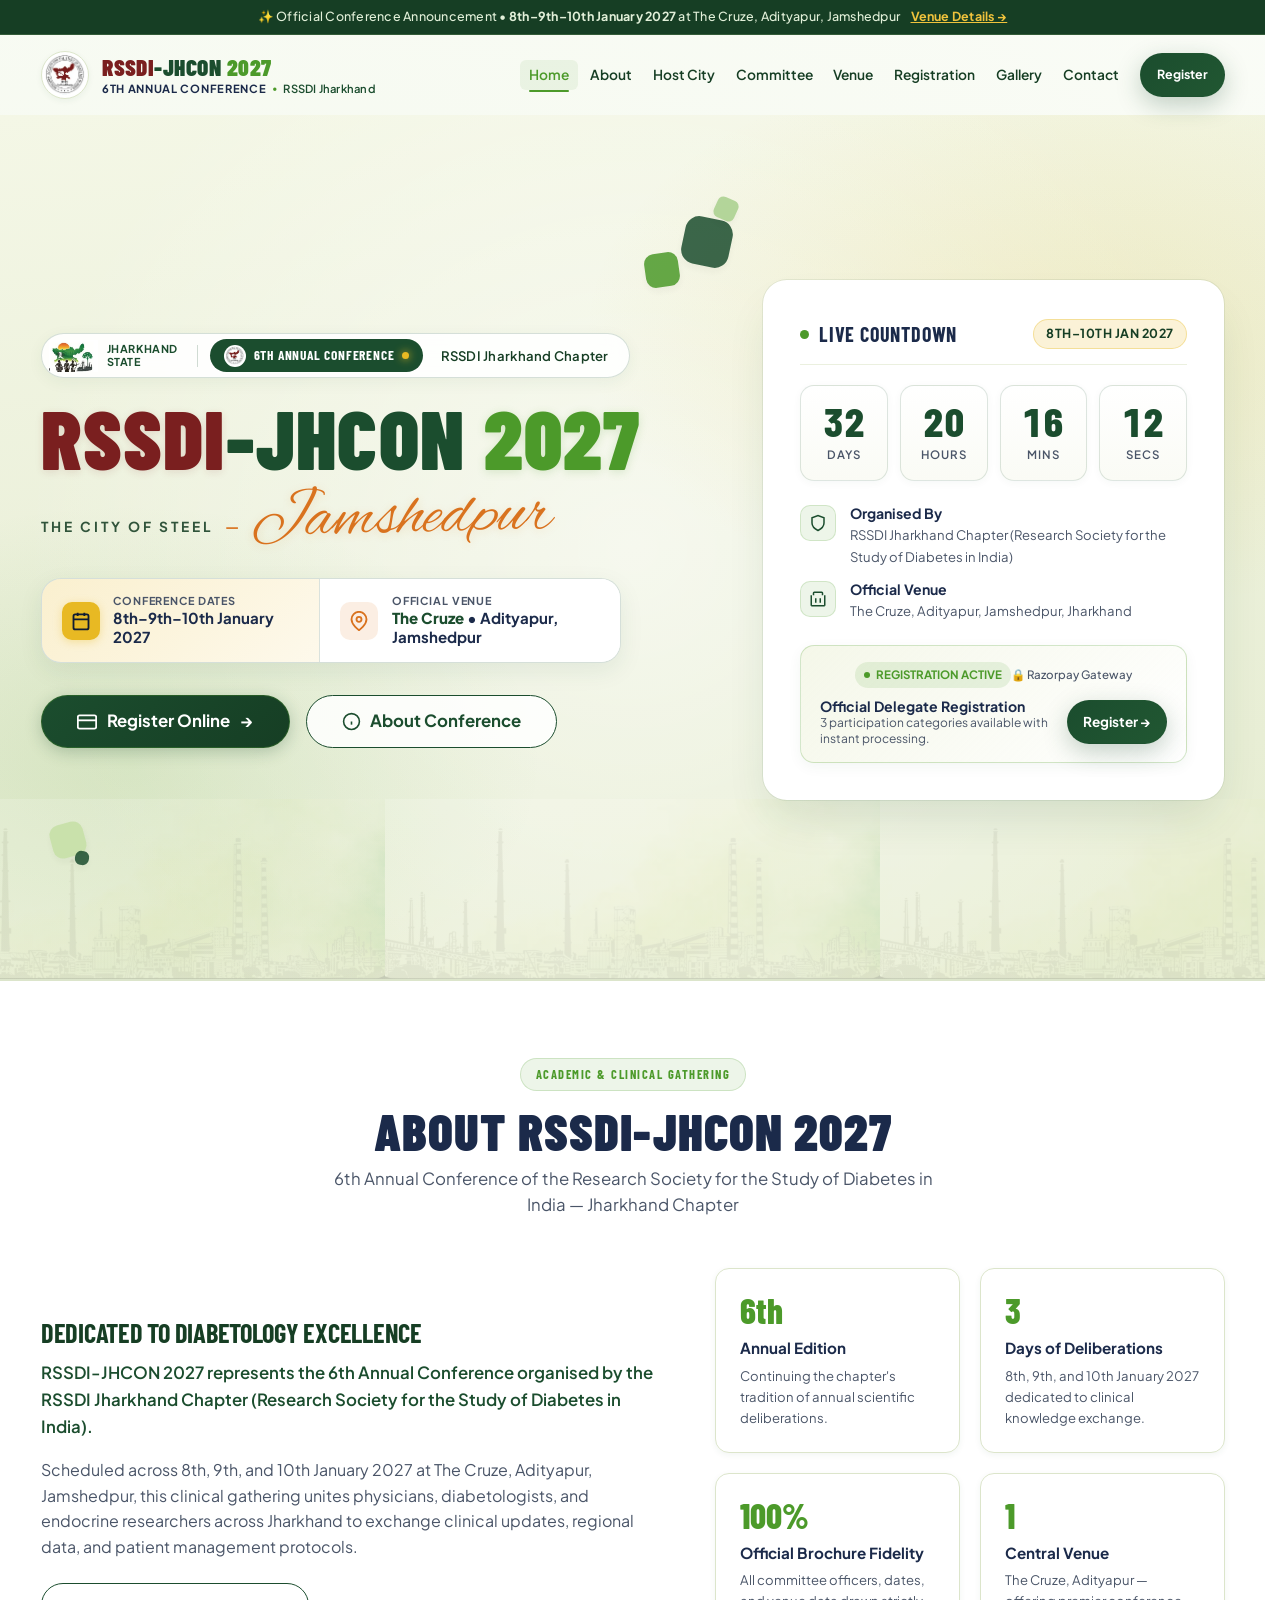
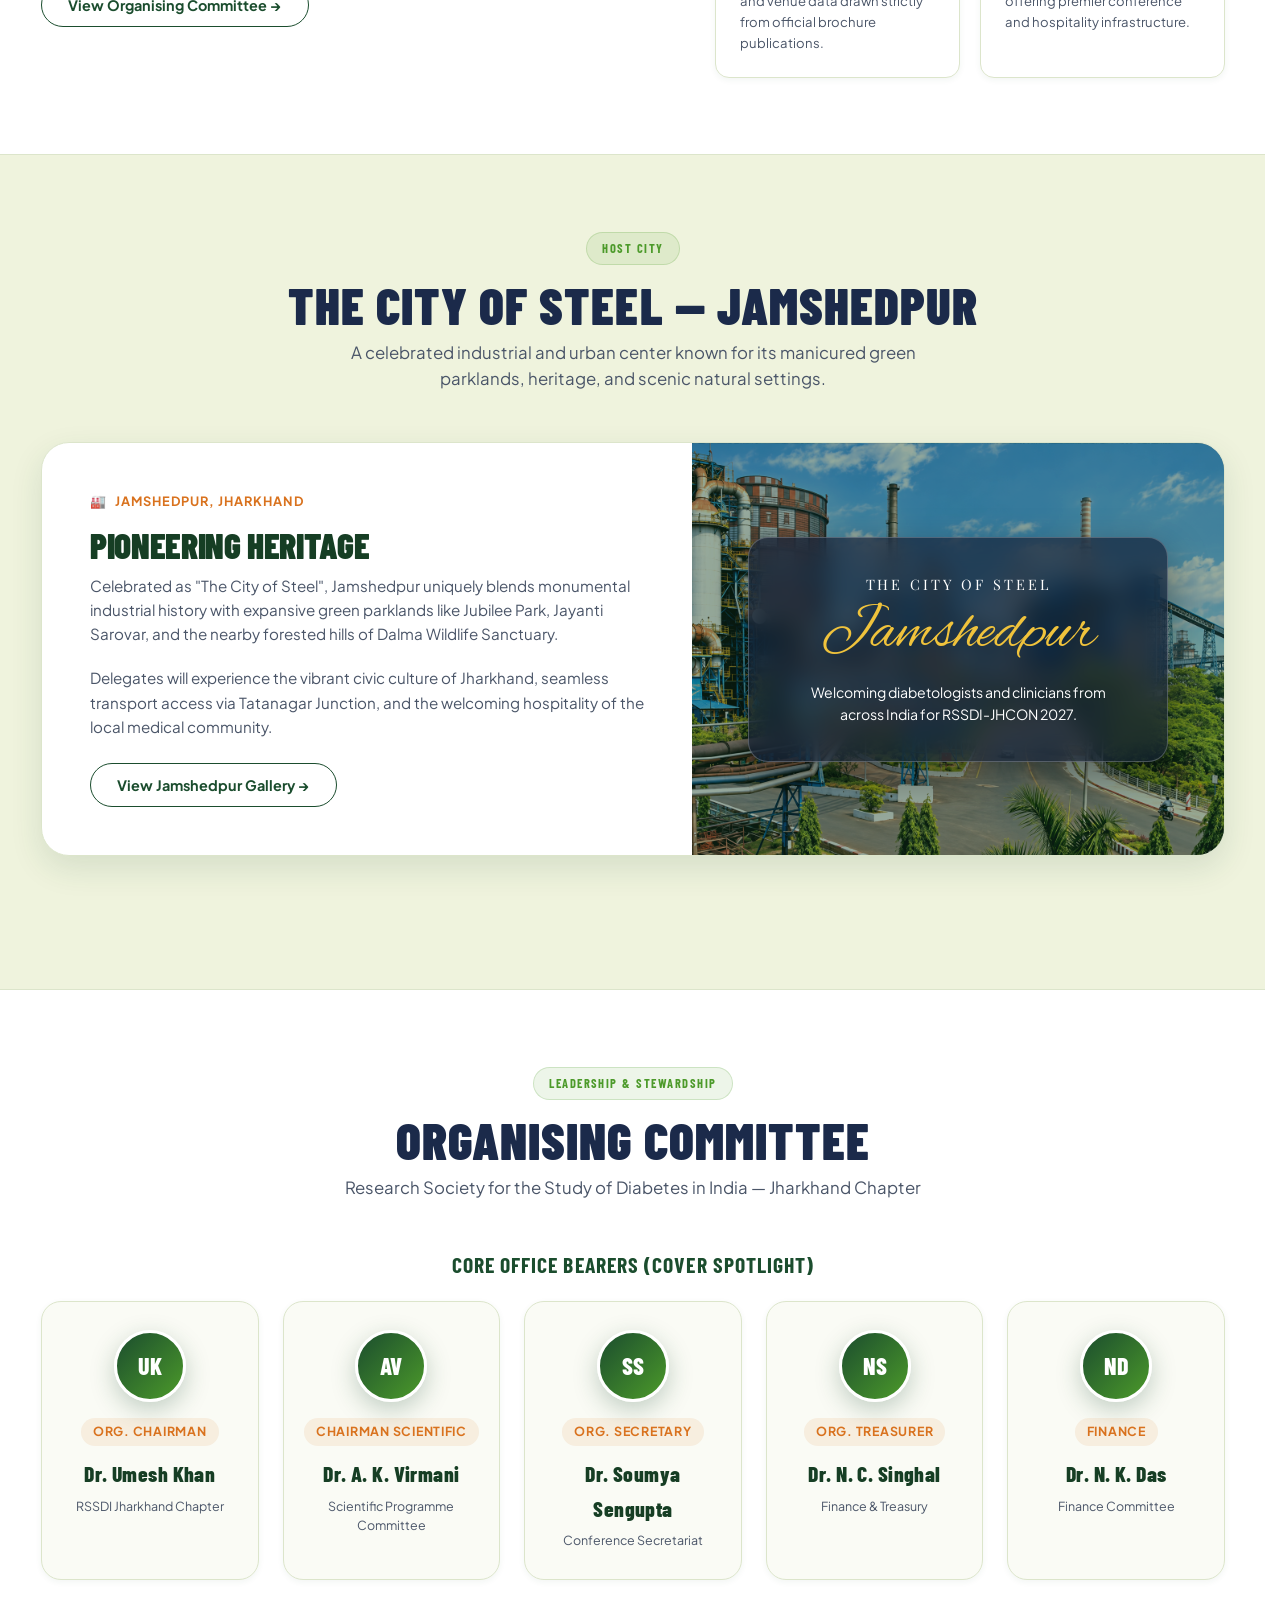
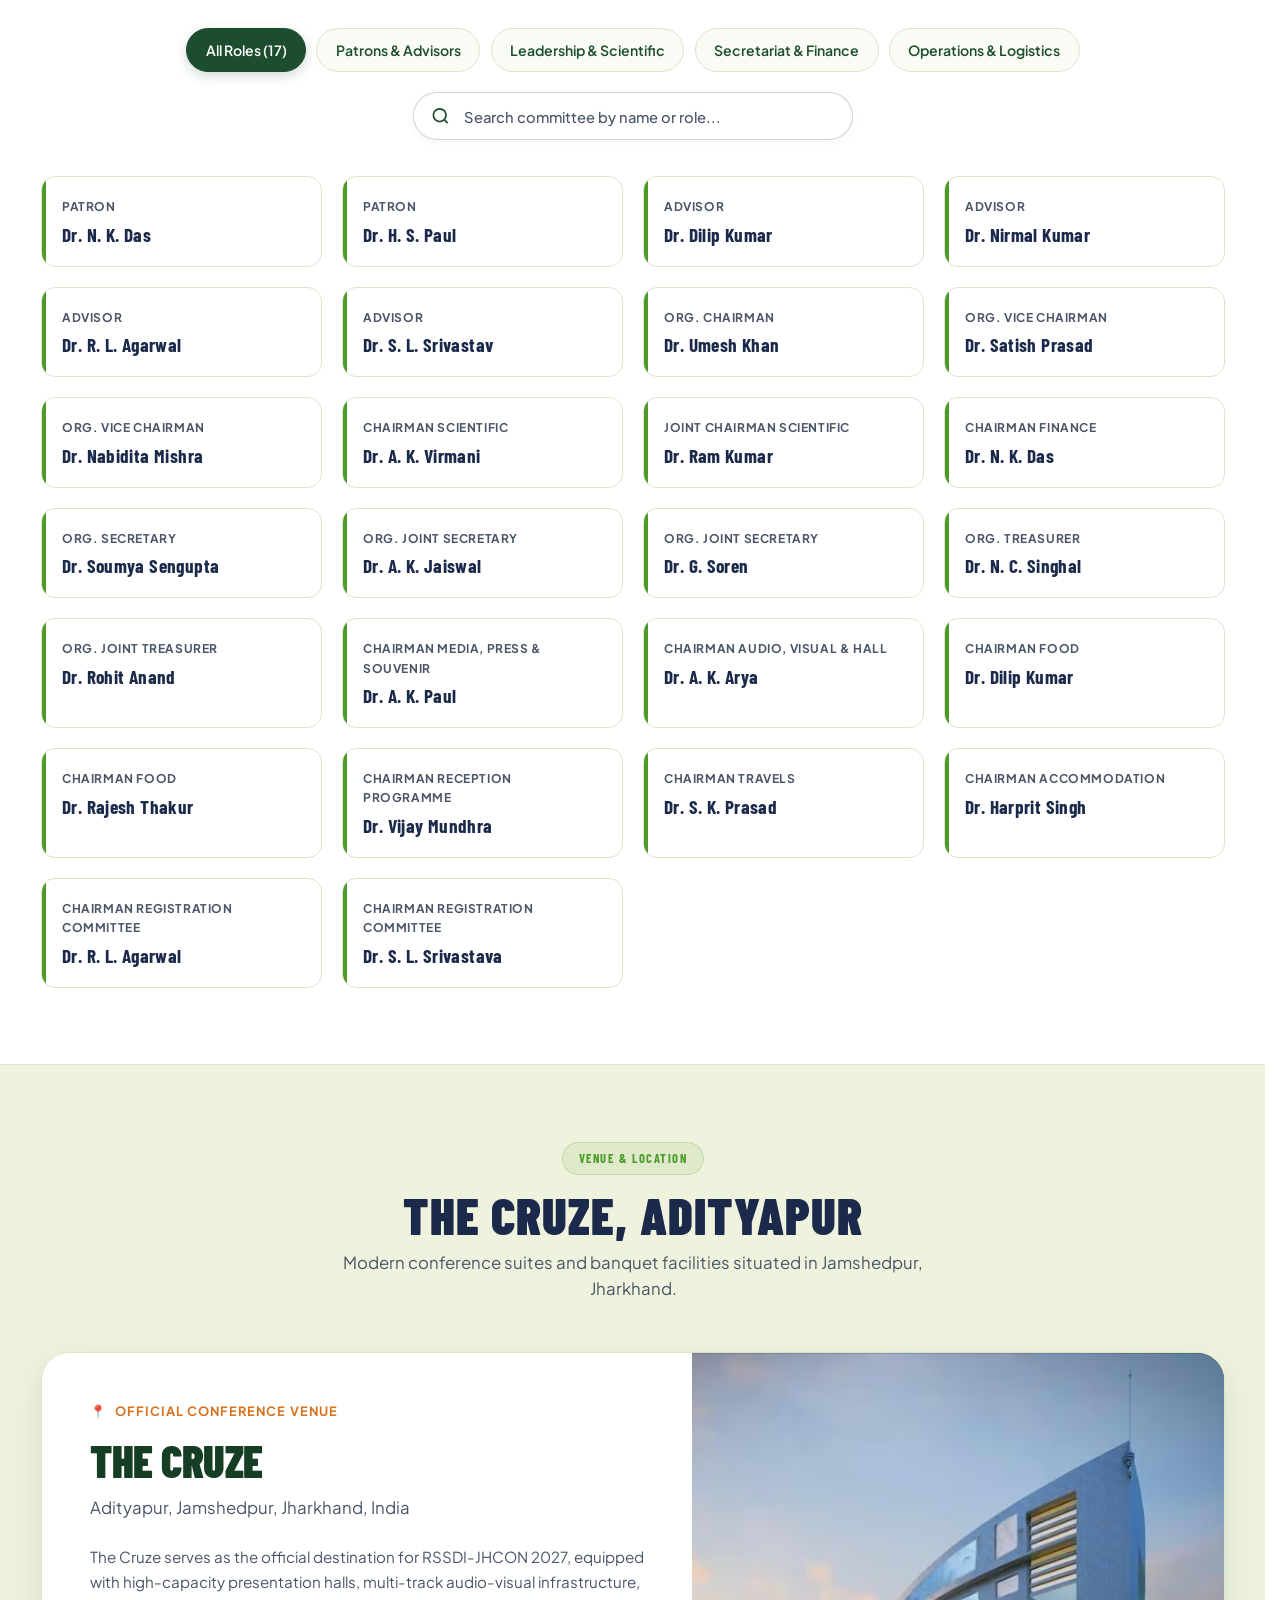
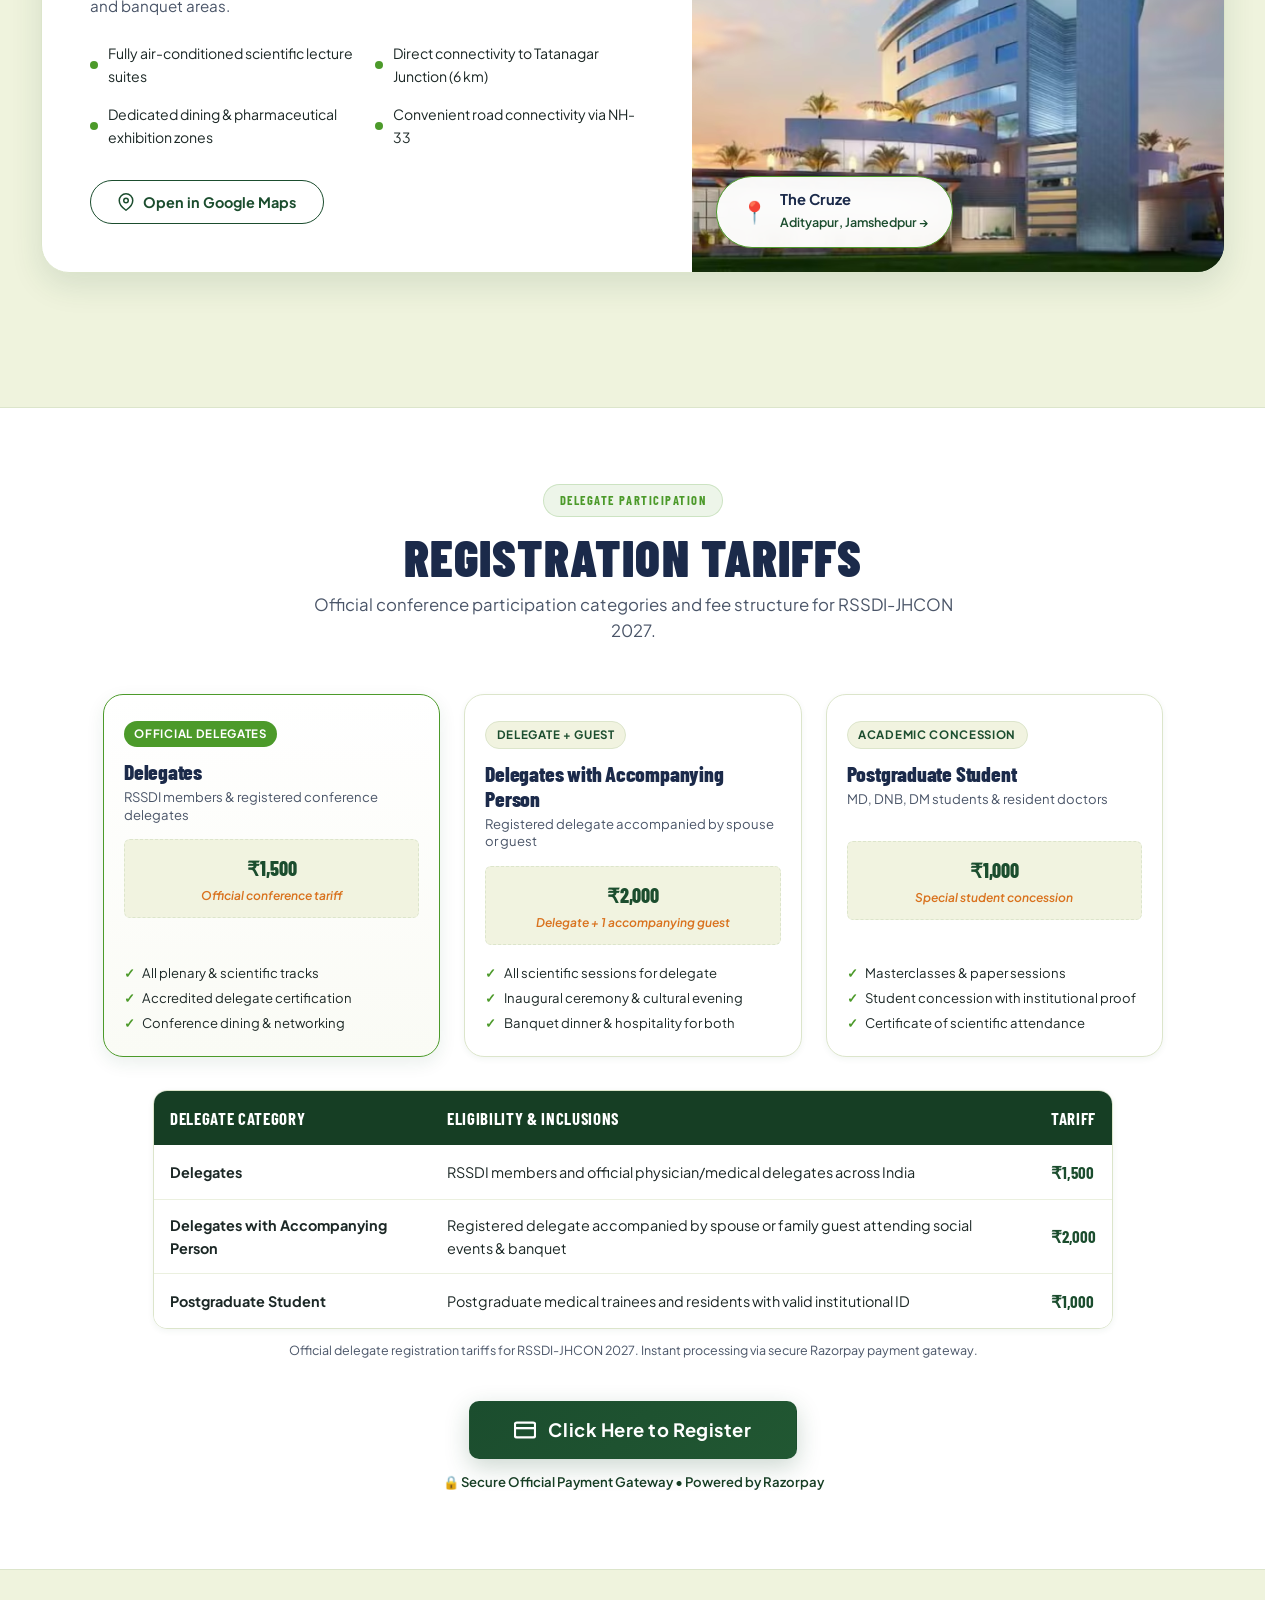
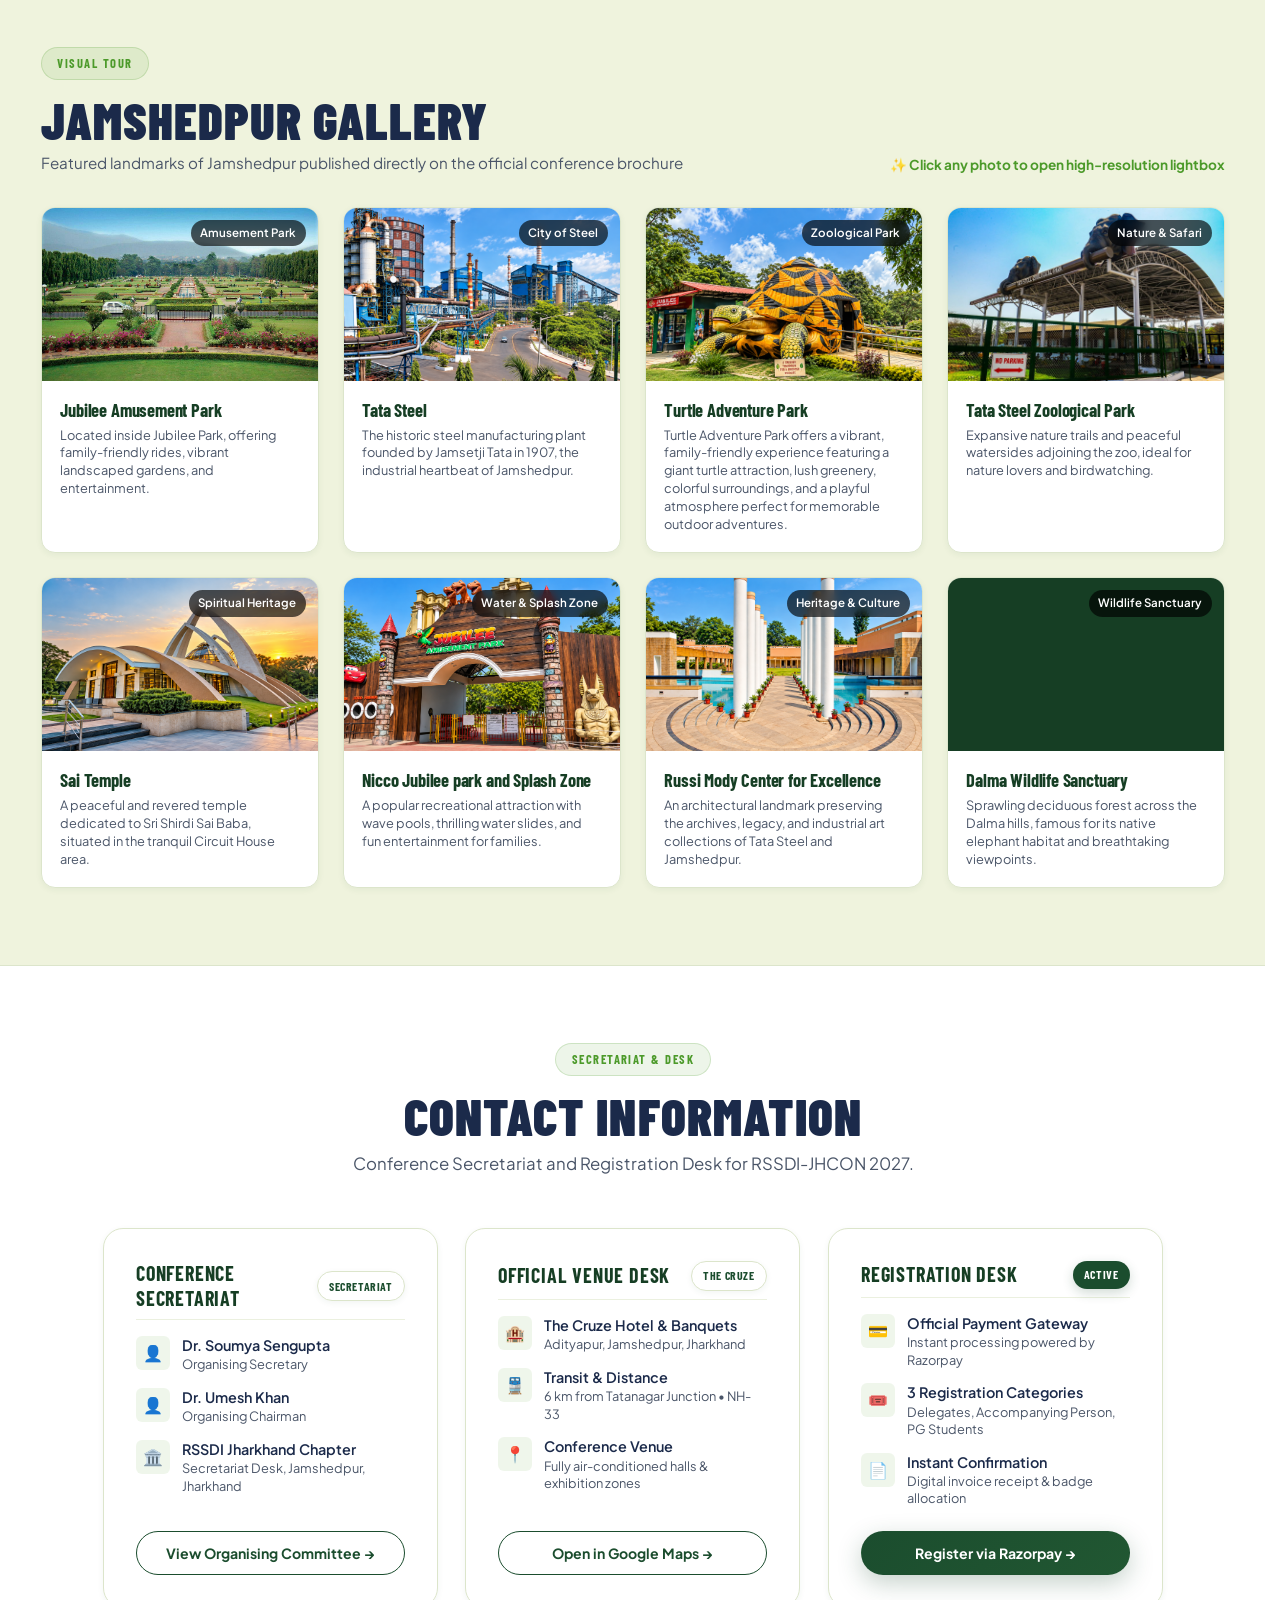
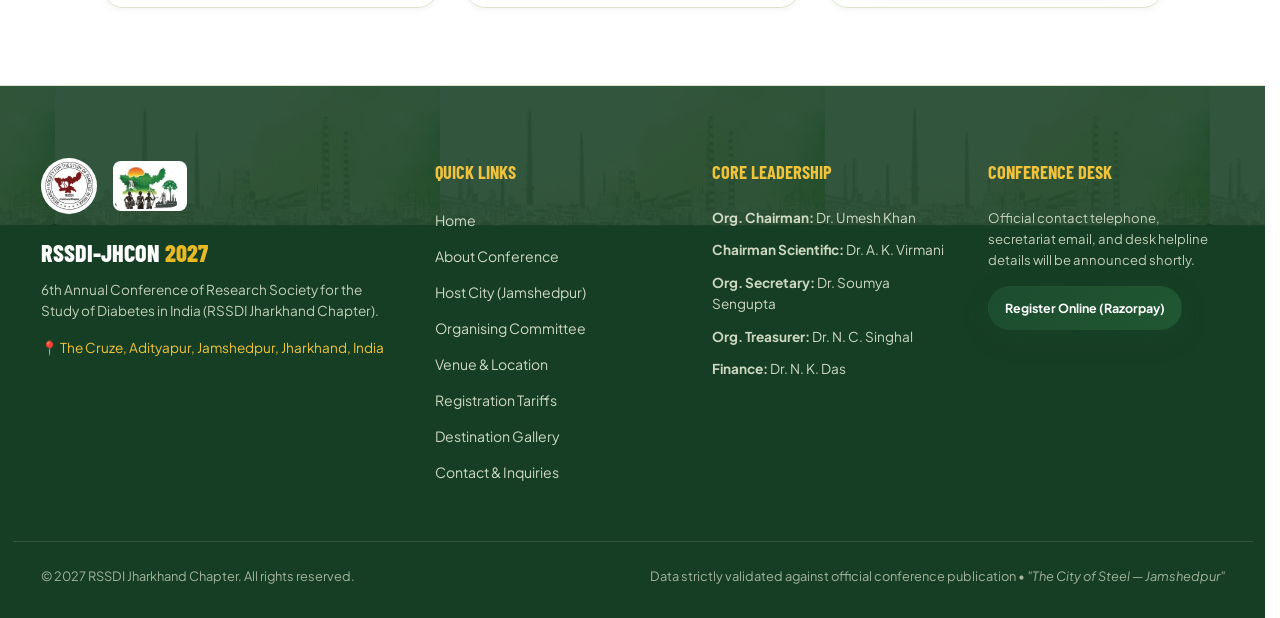
==== commit a15adb4a: "Added Home sections" ====
--- a/index.html
+++ b/index.html
@@ -118,6 +118,7 @@
       <!-- Desktop Navigation Menu (Ordered by IA Specification — Trimmed & Non-Wrapping) -->
       <nav class="nav-desktop" aria-label="Main Navigation">
         <ul class="nav-links">
+          <li><a href="#hero" class="nav-link">Home</a></li>
           <li><a href="#about" class="nav-link">About</a></li>
           <li><a href="#jamshedpur" class="nav-link">Host City</a></li>
           <li><a href="#committee" class="nav-link">Committee</a></li>
@@ -156,6 +157,7 @@
         aria-label="Close Menu">&times;</button>
     </div>
     <ul style="list-style: none; display: flex; flex-direction: column; gap: 0.85rem; margin-bottom: 2rem;">
+      <li><a href="#hero" class="drawer-link nav-link">Home</a></li>
       <li><a href="#about" class="drawer-link nav-link">About the Conference</a></li>
       <li><a href="#jamshedpur" class="drawer-link nav-link">Host City (Jamshedpur)</a></li>
       <li><a href="#committee" class="drawer-link nav-link">Organising Committee</a></li>
@@ -1185,6 +1187,7 @@
             Quick Links
           </div>
           <ul style="list-style: none; display: flex; flex-direction: column; gap: 0.65rem;">
+            <li><a href="#hero" style="color: rgba(239, 243, 221, 0.85); font-size: 0.88rem;">Home</a></li>
             <li><a href="#about" style="color: rgba(239, 243, 221, 0.85); font-size: 0.88rem;">About Conference</a></li>
             <li><a href="#jamshedpur" style="color: rgba(239, 243, 221, 0.85); font-size: 0.88rem;">Host City
                 (Jamshedpur)</a></li>
--- a/css/layout.css
+++ b/css/layout.css
@@ -1443,6 +1443,26 @@
     grid-template-columns: 1fr 1fr;
     gap: 2.5rem;
   }
+
+  .nav-link {
+    font-size: 0.82rem;
+    padding: 0.35rem 0.45rem;
+  }
+
+  .brand-subtext,
+  .brand-dot {
+    display: none;
+  }
+}
+
+@media (max-width: 860px) {
+  .nav-desktop {
+    display: none;
+  }
+
+  .mobile-toggle {
+    display: flex;
+  }
 }
 
 /* Desktop default for committee collapsible wrapper */
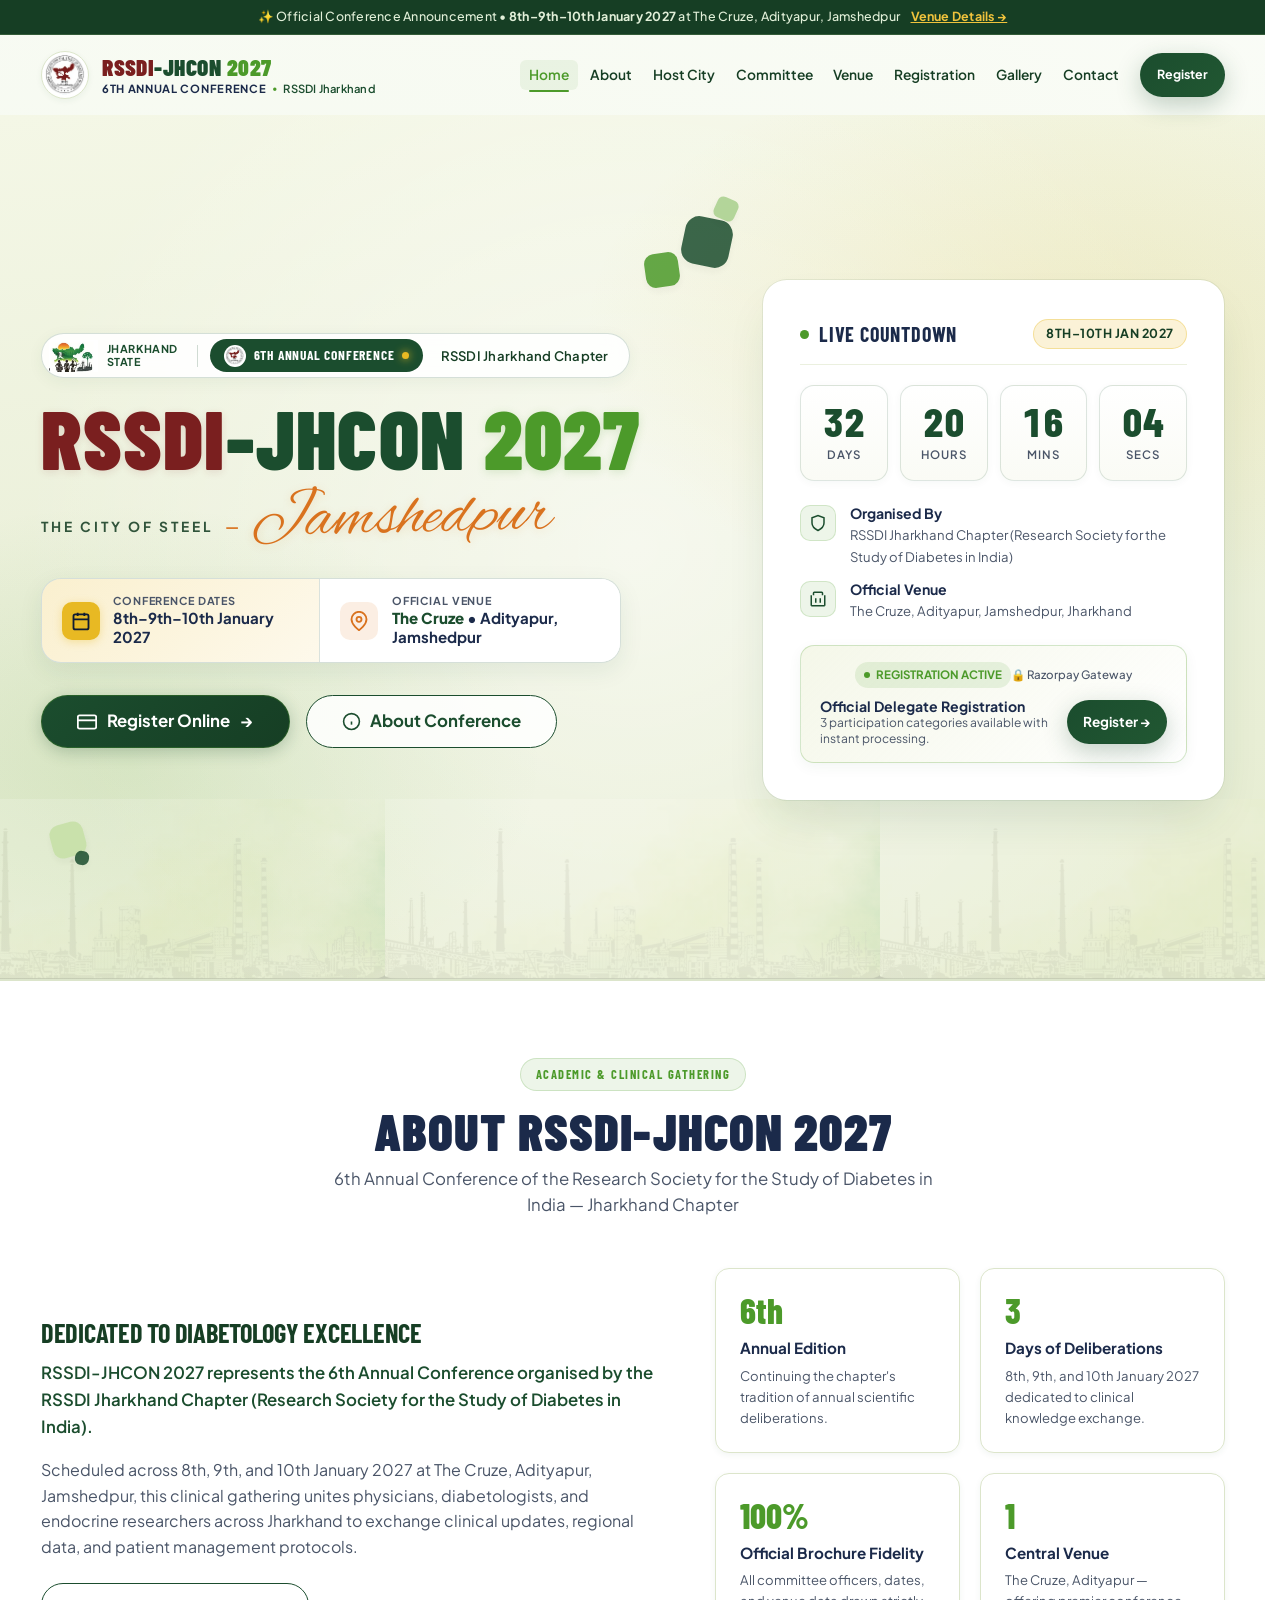
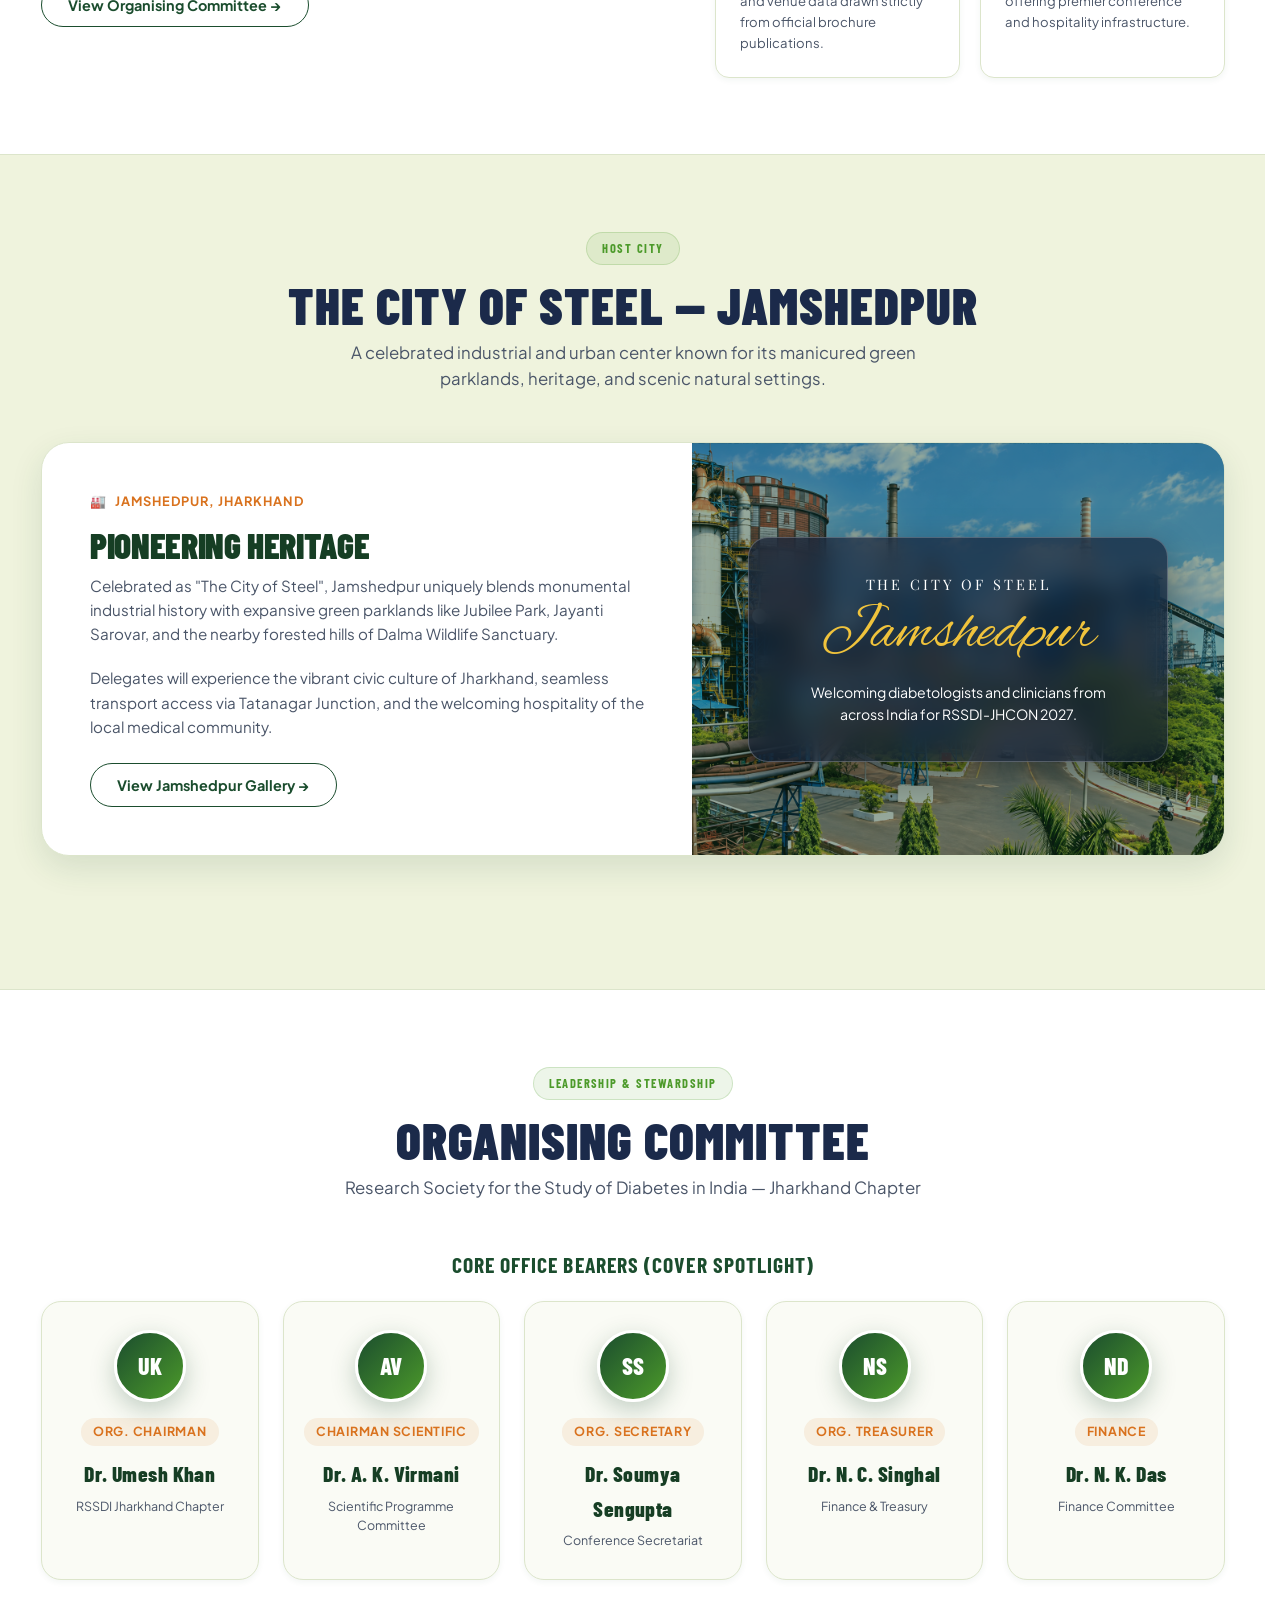
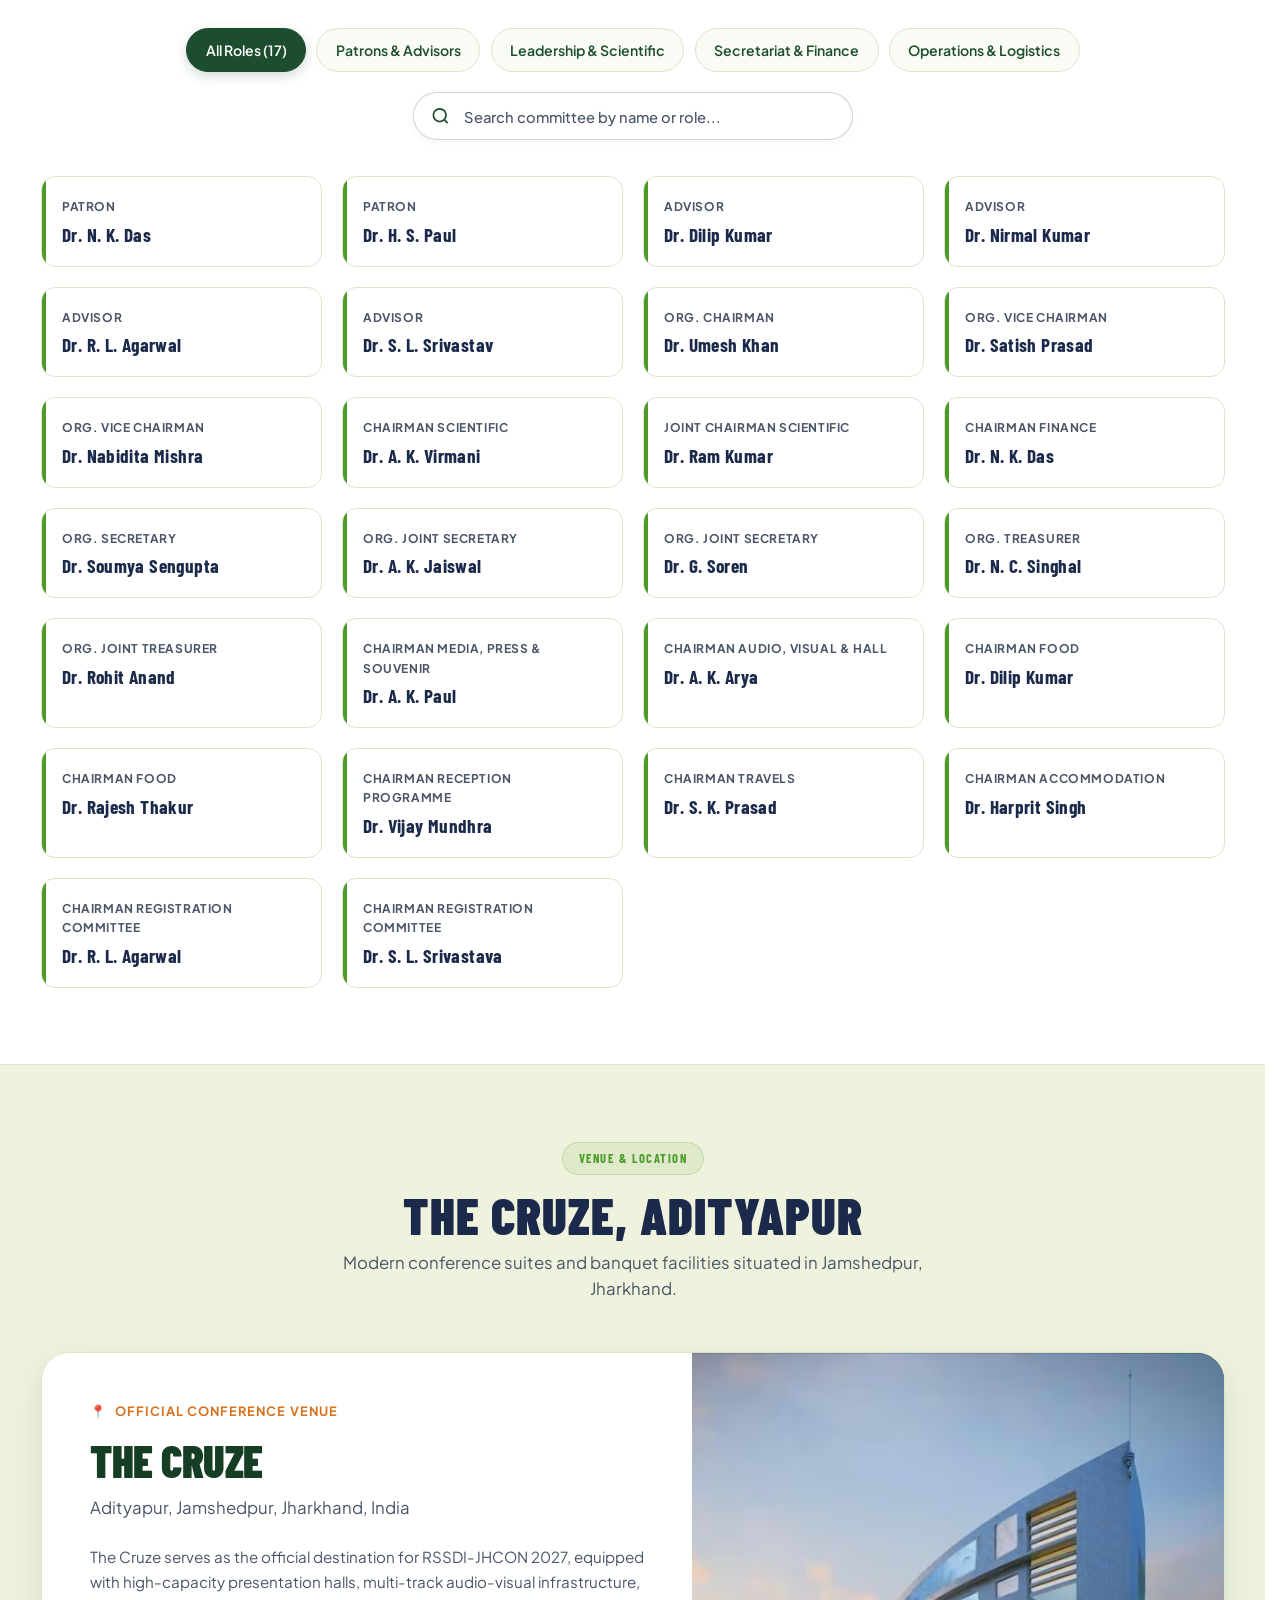
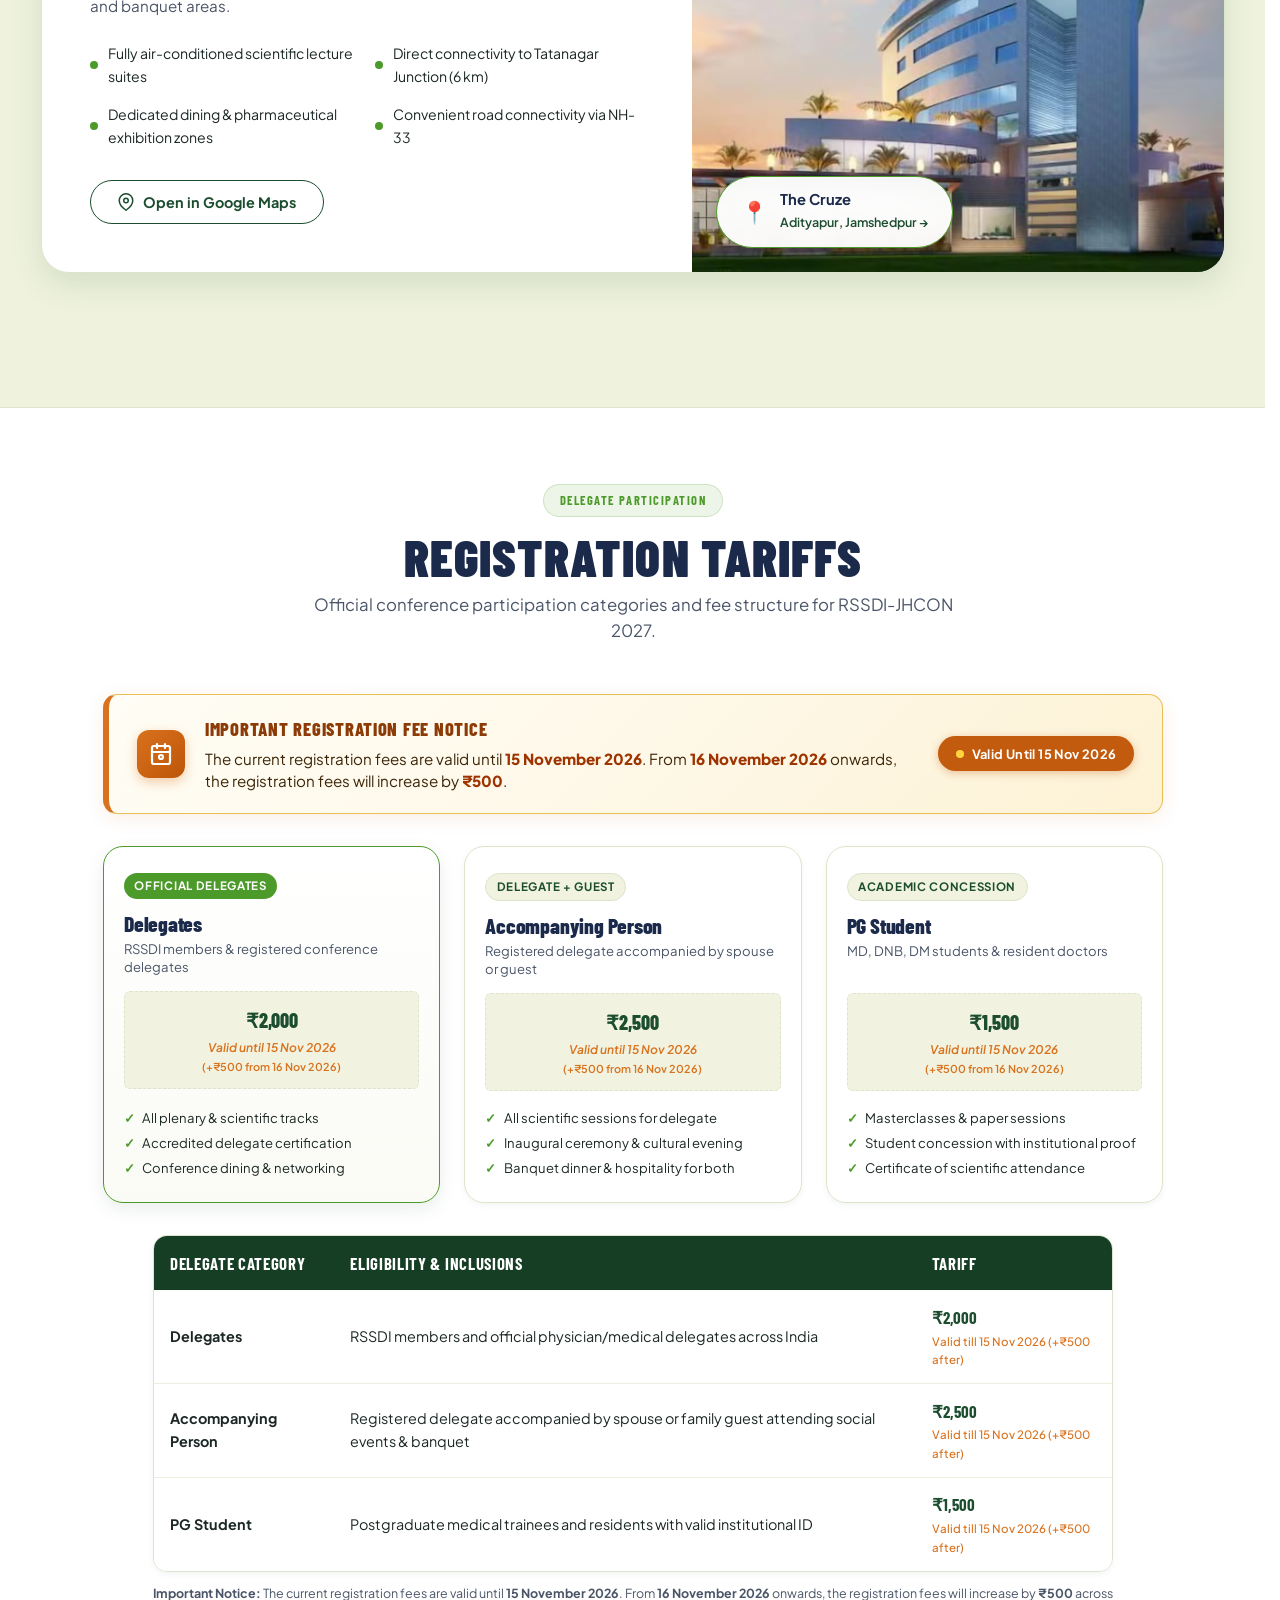
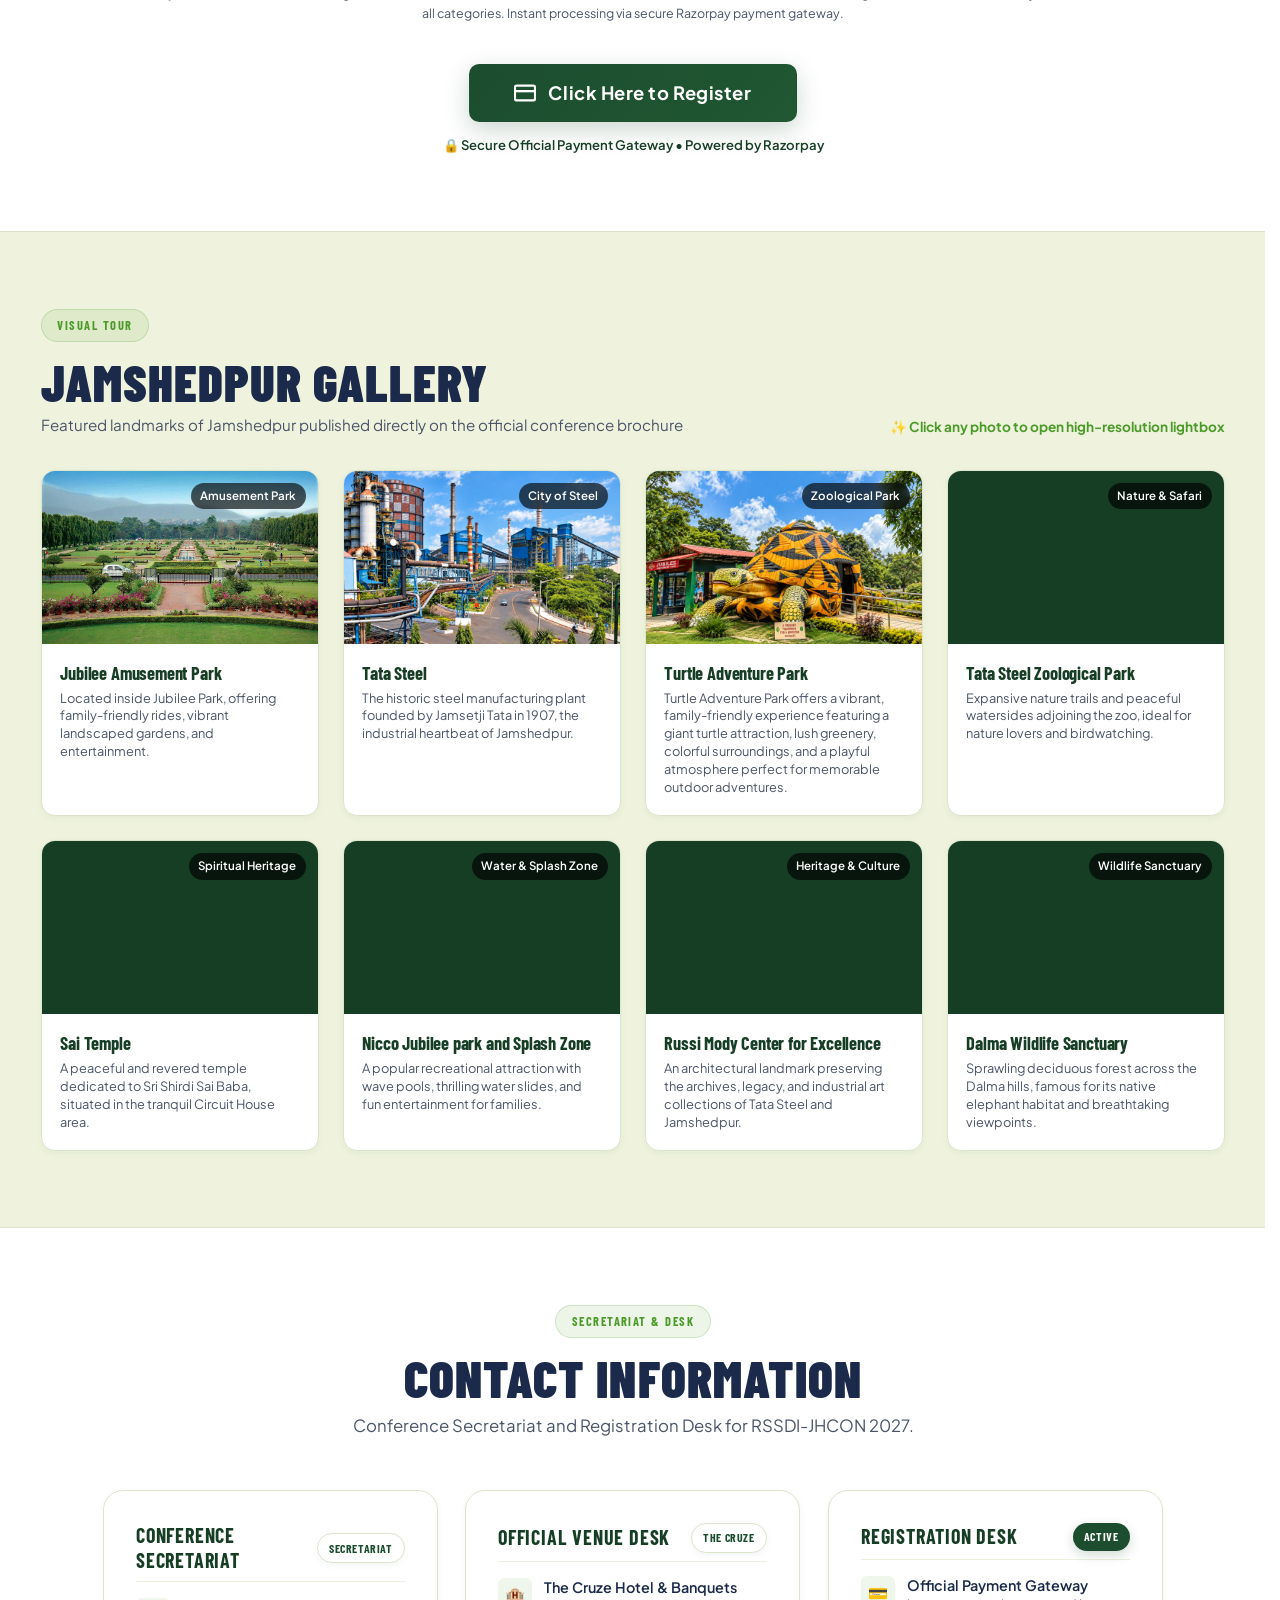
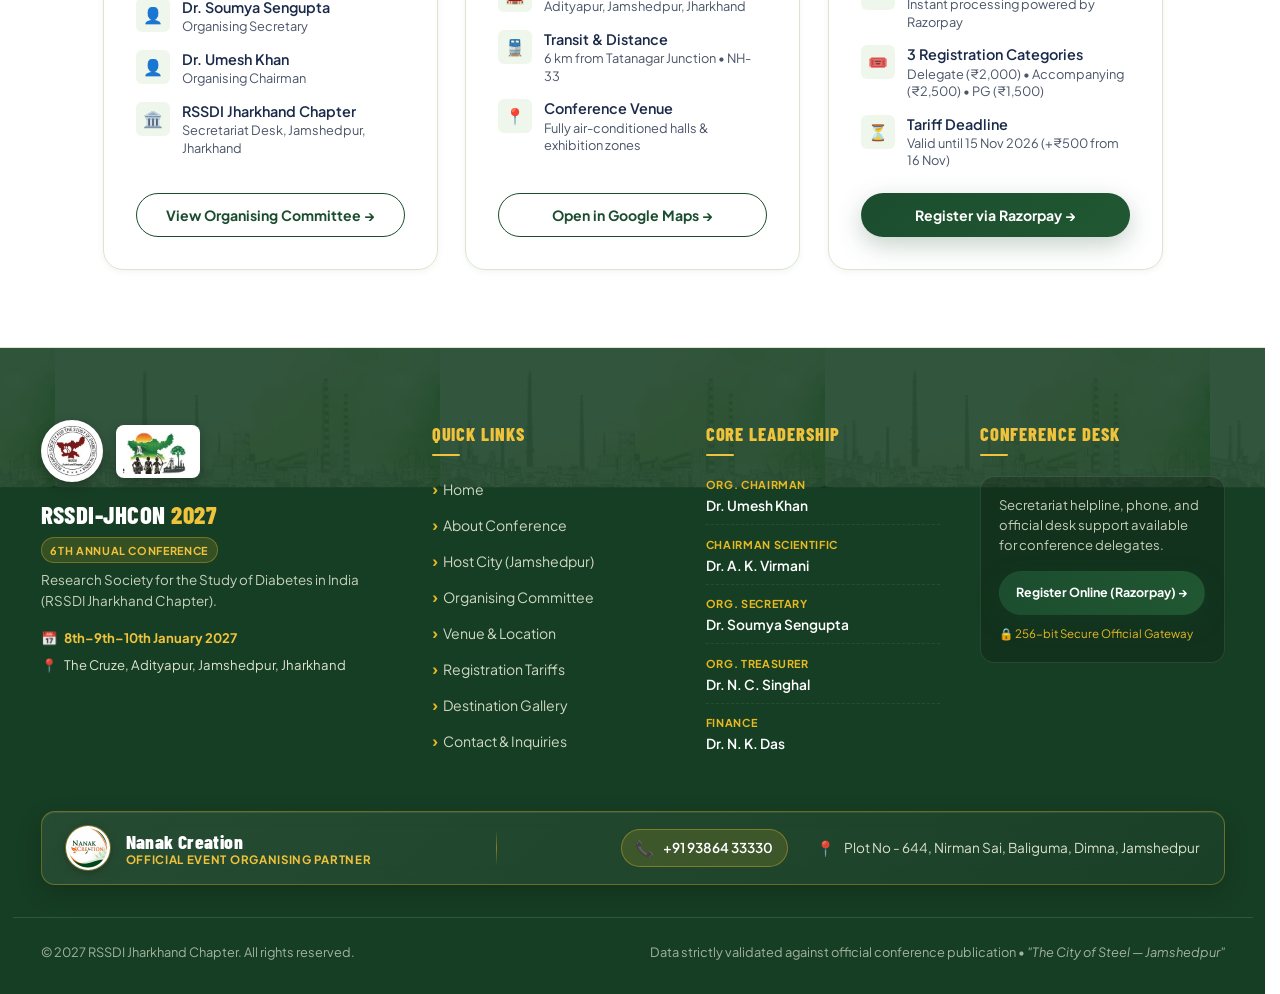
==== commit a1bc6ff6: "Added nanak creation and Additional charges" ====
--- a/index.html
+++ b/index.html
@@ -778,6 +778,28 @@
           </p>
         </div>
 
+        <!-- Prominent Tariff Validity & Revision Notice -->
+        <div class="registration-deadline-banner reveal-on-scroll">
+          <div class="deadline-banner-icon" aria-hidden="true">
+            <svg width="24" height="24" viewBox="0 0 24 24" fill="none" stroke="currentColor" stroke-width="2.2" stroke-linecap="round" stroke-linejoin="round">
+              <rect x="3" y="4" width="18" height="18" rx="2" ry="2"></rect>
+              <line x1="16" y1="2" x2="16" y2="6"></line>
+              <line x1="8" y1="2" x2="8" y2="6"></line>
+              <line x1="3" y1="10" x2="21" y2="10"></line>
+              <circle cx="12" cy="15" r="2"></circle>
+            </svg>
+          </div>
+          <div class="deadline-banner-content">
+            <div class="deadline-banner-headline">Important Registration Fee Notice</div>
+            <p class="deadline-banner-text">
+              The current registration fees are valid until <strong>15 November 2026</strong>. From <strong>16 November 2026</strong> onwards, the registration fees will increase by <strong>₹500</strong>.
+            </p>
+          </div>
+          <div class="deadline-banner-badge">
+            <span class="pulse-dot"></span> Valid Until 15 Nov 2026
+          </div>
+        </div>
+
         <!-- 3 Official Pricing Categories Cards Grid -->
         <div class="pricing-cards-grid reveal-on-scroll">
 
@@ -787,8 +809,9 @@
             <h3 class="tier-name">Delegates</h3>
             <p class="tier-eligibility">RSSDI members & registered conference delegates</p>
             <div class="tier-price-box">
-              <span class="tier-amount">₹1,500</span>
-              <span class="tier-note">Official conference tariff</span>
+              <span class="tier-amount">₹2,000</span>
+              <span class="tier-note">Valid until 15 Nov 2026</span>
+              <span class="tier-subnote">(+₹500 from 16 Nov 2026)</span>
             </div>
             <ul class="tier-benefits">
               <li>All plenary & scientific tracks</li>
@@ -800,11 +823,12 @@
           <!-- Category 2: Delegates with Accompanying Person -->
           <div class="pricing-tier-card">
             <div class="tier-pill tier-pill-neutral">Delegate + Guest</div>
-            <h3 class="tier-name">Delegates with Accompanying Person</h3>
+            <h3 class="tier-name">Accompanying Person</h3>
             <p class="tier-eligibility">Registered delegate accompanied by spouse or guest</p>
             <div class="tier-price-box">
-              <span class="tier-amount">₹2,000</span>
-              <span class="tier-note">Delegate + 1 accompanying guest</span>
+              <span class="tier-amount">₹2,500</span>
+              <span class="tier-note">Valid until 15 Nov 2026</span>
+              <span class="tier-subnote">(+₹500 from 16 Nov 2026)</span>
             </div>
             <ul class="tier-benefits">
               <li>All scientific sessions for delegate</li>
@@ -816,11 +840,12 @@
           <!-- Category 3: Postgraduate Student -->
           <div class="pricing-tier-card">
             <div class="tier-pill tier-pill-neutral">Academic Concession</div>
-            <h3 class="tier-name">Postgraduate Student</h3>
+            <h3 class="tier-name">PG Student</h3>
             <p class="tier-eligibility">MD, DNB, DM students & resident doctors</p>
             <div class="tier-price-box">
-              <span class="tier-amount">₹1,000</span>
-              <span class="tier-note">Special student concession</span>
+              <span class="tier-amount">₹1,500</span>
+              <span class="tier-note">Valid until 15 Nov 2026</span>
+              <span class="tier-subnote">(+₹500 from 16 Nov 2026)</span>
             </div>
             <ul class="tier-benefits">
               <li>Masterclasses & paper sessions</li>
@@ -846,24 +871,32 @@
                 <tr>
                   <td><strong>Delegates</strong></td>
                   <td>RSSDI members and official physician/medical delegates across India</td>
-                  <td><strong class="tier-table-price">₹1,500</strong></td>
+                  <td>
+                    <strong class="tier-table-price">₹2,000</strong>
+                    <span class="tier-table-sub">Valid till 15 Nov 2026 (+₹500 after)</span>
+                  </td>
                 </tr>
                 <tr>
-                  <td><strong>Delegates with Accompanying Person</strong></td>
+                  <td><strong>Accompanying Person</strong></td>
                   <td>Registered delegate accompanied by spouse or family guest attending social events & banquet</td>
-                  <td><strong class="tier-table-price">₹2,000</strong></td>
+                  <td>
+                    <strong class="tier-table-price">₹2,500</strong>
+                    <span class="tier-table-sub">Valid till 15 Nov 2026 (+₹500 after)</span>
+                  </td>
                 </tr>
                 <tr>
-                  <td><strong>Postgraduate Student</strong></td>
+                  <td><strong>PG Student</strong></td>
                   <td>Postgraduate medical trainees and residents with valid institutional ID</td>
-                  <td><strong class="tier-table-price">₹1,000</strong></td>
+                  <td>
+                    <strong class="tier-table-price">₹1,500</strong>
+                    <span class="tier-table-sub">Valid till 15 Nov 2026 (+₹500 after)</span>
+                  </td>
                 </tr>
               </tbody>
             </table>
           </div>
           <div class="registration-table-note">
-            Official delegate registration tariffs for RSSDI-JHCON 2027. Instant processing via secure Razorpay payment
-            gateway.
+            <strong>Important Notice:</strong> The current registration fees are valid until <strong>15 November 2026</strong>. From <strong>16 November 2026</strong> onwards, the registration fees will increase by <strong>₹500</strong> across all categories. Instant processing via secure Razorpay payment gateway.
           </div>
         </div>
 
@@ -1126,14 +1159,14 @@
                   <div class="contact-item-icon" aria-hidden="true">🎟️</div>
                   <div class="contact-item-content">
                     <strong>3 Registration Categories</strong>
-                    <span>Delegates, Accompanying Person, PG Students</span>
+                    <span>Delegate (₹2,000) • Accompanying (₹2,500) • PG (₹1,500)</span>
                   </div>
                 </div>
                 <div class="contact-item-row">
-                  <div class="contact-item-icon" aria-hidden="true">📄</div>
+                  <div class="contact-item-icon" aria-hidden="true">⏳</div>
                   <div class="contact-item-content">
-                    <strong>Instant Confirmation</strong>
-                    <span>Digital invoice receipt &amp; badge allocation</span>
+                    <strong>Tariff Deadline</strong>
+                    <span>Valid until 15 Nov 2026 (+₹500 from 16 Nov)</span>
                   </div>
                 </div>
               </div>
@@ -1153,87 +1186,127 @@
          12. FOOTER
          Event Name, Dates, Venue, Organising Body, and Faint Skyline Watermark
          ======================================================================== -->
-    <footer class="site-footer">
+    <footer class="site-footer" id="footer">
 
       <!-- Faint Industrial Skyline Silhouette Graphic Watermark -->
       <div class="footer-skyline-watermark" aria-hidden="true"></div>
 
       <div class="container footer-grid">
 
-        <!-- Col 1: Brand & Attribution -->
-        <div>
-          <div style="display: flex; align-items: center; gap: 1rem; margin-bottom: 1.25rem;">
-            <img src="assets/images/emblem_rssdi_circular.png" alt="RSSDI Emblem" width="56" height="56" loading="lazy"
-              style="border-radius: 50%; background: #fff; padding: 2px;">
-            <img src="assets/images/emblem_jharkhand_tourism.png" alt="Tourism Emblem" width="74" height="48"
-              loading="lazy" style="background: #fff; border-radius: 8px; padding: 2px;">
-          </div>
-          <div
-            style="font-family: var(--font-display); font-size: 1.5rem; font-weight: 800; color: #fff; margin-bottom: 0.5rem;">
-            RSSDI-JHCON <span style="color: var(--color-gold);">2027</span>
-          </div>
-          <p style="font-size: 0.85rem; color: rgba(239, 243, 221, 0.8); line-height: 1.5; margin-bottom: 1rem;">
-            6th Annual Conference of Research Society for the Study of Diabetes in India (RSSDI Jharkhand Chapter).
+        <!-- Col 1: Brand & Event Identity -->
+        <div class="footer-brand-col">
+          <div class="footer-emblems-row">
+            <div class="footer-emblem-badge">
+              <img src="assets/images/emblem_rssdi_circular.png" alt="RSSDI Emblem" width="54" height="54" loading="lazy">
+            </div>
+            <div class="footer-emblem-badge footer-emblem-badge-rect">
+              <img src="assets/images/emblem_jharkhand_tourism.png" alt="Jharkhand Tourism Emblem" width="70" height="46" loading="lazy">
+            </div>
+          </div>
+          <div class="footer-brand-header">
+            <h3 class="footer-brand-title">RSSDI-JHCON <span class="gold-accent">2027</span></h3>
+            <span class="footer-edition-badge">6th Annual Conference</span>
+          </div>
+          <p class="footer-brand-desc">
+            Research Society for the Study of Diabetes in India (RSSDI Jharkhand Chapter).
           </p>
-          <div style="font-size: 0.85rem; color: var(--color-gold-bright);">
-            📍 The Cruze, Adityapur, Jamshedpur, Jharkhand, India
-          </div>
-        </div>
-
-        <!-- Col 2: Navigation Links -->
-        <div>
-          <div
-            style="font-family: var(--font-display); font-size: 1.15rem; font-weight: 700; color: var(--color-gold-bright); text-transform: uppercase; margin-bottom: 1.25rem;">
-            Quick Links
-          </div>
-          <ul style="list-style: none; display: flex; flex-direction: column; gap: 0.65rem;">
-            <li><a href="#hero" style="color: rgba(239, 243, 221, 0.85); font-size: 0.88rem;">Home</a></li>
-            <li><a href="#about" style="color: rgba(239, 243, 221, 0.85); font-size: 0.88rem;">About Conference</a></li>
-            <li><a href="#jamshedpur" style="color: rgba(239, 243, 221, 0.85); font-size: 0.88rem;">Host City
-                (Jamshedpur)</a></li>
-            <li><a href="#committee" style="color: rgba(239, 243, 221, 0.85); font-size: 0.88rem;">Organising
-                Committee</a></li>
-            <li><a href="#venue" style="color: rgba(239, 243, 221, 0.85); font-size: 0.88rem;">Venue & Location</a></li>
-            <li><a href="#registration" style="color: rgba(239, 243, 221, 0.85); font-size: 0.88rem;">Registration
-                Tariffs</a></li>
-            <li><a href="#gallery" style="color: rgba(239, 243, 221, 0.85); font-size: 0.88rem;">Destination Gallery</a>
+          <div class="footer-event-pills">
+            <span class="footer-event-pill">
+              <span>📅</span>
+              <strong>8th–9th–10th January 2027</strong>
+            </span>
+            <span class="footer-event-pill">
+              <span>📍</span>
+              <span>The Cruze, Adityapur, Jamshedpur, Jharkhand</span>
+            </span>
+          </div>
+        </div>
+
+        <!-- Col 2: Quick Links -->
+        <div class="footer-links-col">
+          <div class="footer-col-title">Quick Links</div>
+          <ul class="footer-links-list">
+            <li><a href="#hero">Home</a></li>
+            <li><a href="#about">About Conference</a></li>
+            <li><a href="#jamshedpur">Host City (Jamshedpur)</a></li>
+            <li><a href="#committee">Organising Committee</a></li>
+            <li><a href="#venue">Venue &amp; Location</a></li>
+            <li><a href="#registration">Registration Tariffs</a></li>
+            <li><a href="#gallery">Destination Gallery</a></li>
+            <li><a href="#contact">Contact &amp; Inquiries</a></li>
+          </ul>
+        </div>
+
+        <!-- Col 3: Key Leadership -->
+        <div class="footer-leadership-col">
+          <div class="footer-col-title">Core Leadership</div>
+          <ul class="footer-leadership-list">
+            <li class="footer-leader-item">
+              <span class="leader-role">Org. Chairman</span>
+              <strong class="leader-name">Dr. Umesh Khan</strong>
             </li>
-            <li><a href="#contact" style="color: rgba(239, 243, 221, 0.85); font-size: 0.88rem;">Contact & Inquiries</a>
+            <li class="footer-leader-item">
+              <span class="leader-role">Chairman Scientific</span>
+              <strong class="leader-name">Dr. A. K. Virmani</strong>
+            </li>
+            <li class="footer-leader-item">
+              <span class="leader-role">Org. Secretary</span>
+              <strong class="leader-name">Dr. Soumya Sengupta</strong>
+            </li>
+            <li class="footer-leader-item">
+              <span class="leader-role">Org. Treasurer</span>
+              <strong class="leader-name">Dr. N. C. Singhal</strong>
+            </li>
+            <li class="footer-leader-item">
+              <span class="leader-role">Finance</span>
+              <strong class="leader-name">Dr. N. K. Das</strong>
             </li>
           </ul>
         </div>
 
-        <!-- Col 3: Key Office Bearers -->
-        <div>
-          <div
-            style="font-family: var(--font-display); font-size: 1.15rem; font-weight: 700; color: var(--color-gold-bright); text-transform: uppercase; margin-bottom: 1.25rem;">
-            Core Leadership
-          </div>
-          <ul
-            style="list-style: none; display: flex; flex-direction: column; gap: 0.65rem; font-size: 0.85rem; color: rgba(239, 243, 221, 0.85);">
-            <li><strong>Org. Chairman:</strong> Dr. Umesh Khan</li>
-            <li><strong>Chairman Scientific:</strong> Dr. A. K. Virmani</li>
-            <li><strong>Org. Secretary:</strong> Dr. Soumya Sengupta</li>
-            <li><strong>Org. Treasurer:</strong> Dr. N. C. Singhal</li>
-            <li><strong>Finance:</strong> Dr. N. K. Das</li>
-          </ul>
-        </div>
-
-        <!-- Col 4: Official Secretariat Desk Notice -->
-        <div>
-          <div
-            style="font-family: var(--font-display); font-size: 1.15rem; font-weight: 700; color: var(--color-gold-bright); text-transform: uppercase; margin-bottom: 1.25rem;">
-            Conference Desk
-          </div>
-          <p style="font-size: 0.82rem; color: rgba(239, 243, 221, 0.8); margin-bottom: 1rem;">
-            Official contact telephone, secretariat email, and desk helpline details will be announced shortly.
-          </p>
-          <a href="https://pages.razorpay.com/rssdijh27" target="_blank" rel="noopener noreferrer"
-            class="btn btn-sm btn-primary">
-            Register Online (Razorpay)
-          </a>
-        </div>
-
+        <!-- Col 4: Conference Desk -->
+        <div class="footer-desk-col">
+          <div class="footer-col-title">Conference Desk</div>
+          <div class="footer-desk-box">
+            <p class="footer-desk-desc">
+              Secretariat helpline, phone, and official desk support available for conference delegates.
+            </p>
+            <a href="https://pages.razorpay.com/rssdijh27" target="_blank" rel="noopener noreferrer"
+              class="btn btn-sm btn-primary" style="width: 100%; justify-content: center; box-sizing: border-box;">
+              Register Online (Razorpay) &rarr;
+            </a>
+            <div class="footer-desk-trust">
+              <span>🔒 256-bit Secure Official Gateway</span>
+            </div>
+          </div>
+        </div>
+
+      </div>
+
+      <!-- Compact Event Organising Partner Bar -->
+      <div class="container footer-partner-bar-wrap">
+        <div class="footer-partner-bar">
+          <div class="partner-bar-left">
+            <div class="partner-bar-logo-wrap">
+              <img src="assets/images/nanak_creation_logo.png" alt="Nanak Creation" class="partner-bar-logo" width="42" height="42" loading="lazy">
+            </div>
+            <div class="partner-bar-brand">
+              <span class="partner-bar-name">Nanak Creation</span>
+              <span class="partner-bar-role">Official Event Organising Partner</span>
+            </div>
+          </div>
+          <div class="partner-bar-divider" aria-hidden="true"></div>
+          <div class="partner-bar-contact">
+            <a href="tel:+919386433330" class="partner-bar-item partner-phone-btn" title="Call Organising Partner">
+              <span class="partner-bar-icon">📞</span>
+              <span>+91 93864 33330</span>
+            </a>
+            <div class="partner-bar-item">
+              <span class="partner-bar-icon">📍</span>
+              <span>Plot No - 644, Nirman Sai, Baliguma, Dimna, Jamshedpur</span>
+            </div>
+          </div>
+        </div>
       </div>
 
       <div class="container footer-bottom">
--- a/css/components.css
+++ b/css/components.css
@@ -258,6 +258,99 @@
    4. REGISTRATION: 3 PRICING CATEGORIES & CANONICAL RAZORPAY CTA
    ========================================================================== */
 
+/* Prominent Registration Deadline Banner */
+.registration-deadline-banner {
+  display: flex;
+  align-items: center;
+  gap: 1.25rem;
+  background: linear-gradient(135deg, #FFFDF5 0%, #FEF8E8 50%, #FDF2D5 100%);
+  border: 1.5px solid #E6BF55;
+  border-left: 6px solid var(--color-burnt-orange);
+  border-radius: var(--radius-square-md);
+  padding: 1.25rem 1.75rem;
+  margin-bottom: 2rem;
+  box-shadow: 0 4px 18px rgba(217, 114, 30, 0.12);
+  position: relative;
+  max-width: 1060px;
+  margin-inline: auto;
+}
+
+.deadline-banner-icon {
+  flex-shrink: 0;
+  width: 48px;
+  height: 48px;
+  background: linear-gradient(135deg, var(--color-burnt-orange), #BD5508);
+  color: var(--color-white);
+  border-radius: 12px;
+  display: flex;
+  align-items: center;
+  justify-content: center;
+  box-shadow: 0 4px 12px rgba(217, 114, 30, 0.35);
+}
+
+.deadline-banner-content {
+  flex: 1;
+}
+
+.deadline-banner-headline {
+  font-family: var(--font-display);
+  font-size: 1.15rem;
+  font-weight: var(--weight-extrabold);
+  text-transform: uppercase;
+  letter-spacing: 0.04em;
+  color: #8C3B07;
+  margin-bottom: 0.25rem;
+}
+
+.deadline-banner-text {
+  font-size: 0.95rem;
+  line-height: 1.45;
+  color: #3D2608;
+  margin: 0;
+}
+
+.deadline-banner-text strong {
+  color: #9E3500;
+  font-weight: var(--weight-extrabold);
+}
+
+.deadline-banner-badge {
+  flex-shrink: 0;
+  background: #C25B0E;
+  color: #FFFFFF;
+  padding: 0.45rem 1.1rem;
+  border-radius: var(--radius-full);
+  font-size: 0.8rem;
+  font-weight: var(--weight-bold);
+  letter-spacing: 0.03em;
+  display: flex;
+  align-items: center;
+  gap: 0.5rem;
+  box-shadow: 0 2px 8px rgba(194, 91, 14, 0.35);
+  white-space: nowrap;
+}
+
+.pulse-dot {
+  width: 8px;
+  height: 8px;
+  border-radius: 50%;
+  background: #FFD43F;
+  box-shadow: 0 0 0 0 rgba(255, 212, 63, 0.7);
+  animation: pulse-ring 1.8s infinite;
+}
+
+@keyframes pulse-ring {
+  0% {
+    box-shadow: 0 0 0 0 rgba(255, 212, 63, 0.7);
+  }
+  70% {
+    box-shadow: 0 0 0 8px rgba(255, 212, 63, 0);
+  }
+  100% {
+    box-shadow: 0 0 0 0 rgba(255, 212, 63, 0);
+  }
+}
+
 .pricing-cards-grid {
   display: grid;
   grid-template-columns: repeat(auto-fit, minmax(280px, 1fr));
@@ -356,6 +449,22 @@
   color: var(--color-burnt-orange);
   font-style: italic;
   font-weight: var(--weight-semibold);
+  margin-top: 2px;
+}
+
+.tier-subnote {
+  display: block;
+  font-size: 0.68rem;
+  color: var(--color-burnt-orange);
+  font-weight: var(--weight-semibold);
+  margin-top: 1px;
+}
+
+.tier-table-sub {
+  display: block;
+  font-size: 0.72rem;
+  color: var(--color-burnt-orange);
+  font-weight: var(--weight-medium);
   margin-top: 2px;
 }
 
@@ -914,3 +1023,346 @@
   background: var(--color-kelly);
   transform: translateY(-3px);
 }
+
+/* ==========================================================================
+   ENHANCED FOOTER DESIGN SYSTEM
+   ========================================================================== */
+
+/* Brand & Emblems */
+.footer-brand-col {
+  display: flex;
+  flex-direction: column;
+}
+
+.footer-emblems-row {
+  display: flex;
+  align-items: center;
+  gap: 0.85rem;
+  margin-bottom: 1.25rem;
+}
+
+.footer-emblem-badge {
+  background: #FFFFFF;
+  border-radius: 50%;
+  padding: 3px;
+  box-shadow: 0 4px 12px rgba(0, 0, 0, 0.25);
+  display: inline-flex;
+  align-items: center;
+  justify-content: center;
+  border: 1px solid rgba(255, 255, 255, 0.4);
+}
+
+.footer-emblem-badge-rect {
+  border-radius: 8px;
+  padding: 3px 6px;
+}
+
+.footer-brand-header {
+  display: flex;
+  align-items: center;
+  gap: 0.65rem;
+  flex-wrap: wrap;
+  margin-bottom: 0.45rem;
+}
+
+.footer-brand-title {
+  font-family: var(--font-display);
+  font-size: 1.55rem;
+  font-weight: 800;
+  color: #FFFFFF;
+  letter-spacing: 0.02em;
+  line-height: 1;
+  margin: 0;
+}
+
+.footer-brand-title .gold-accent {
+  color: var(--color-gold-bright);
+}
+
+.footer-edition-badge {
+  font-size: 0.68rem;
+  font-weight: 700;
+  text-transform: uppercase;
+  letter-spacing: 0.06em;
+  background: rgba(232, 185, 35, 0.15);
+  color: var(--color-gold-bright);
+  border: 1px solid rgba(232, 185, 35, 0.35);
+  padding: 0.2rem 0.55rem;
+  border-radius: 50px;
+}
+
+.footer-brand-desc {
+  font-size: 0.84rem;
+  color: rgba(239, 243, 221, 0.82);
+  line-height: 1.5;
+  margin: 0 0 1rem 0;
+}
+
+.footer-event-pills {
+  display: flex;
+  flex-direction: column;
+  gap: 0.4rem;
+  font-size: 0.82rem;
+}
+
+.footer-event-pill {
+  display: inline-flex;
+  align-items: center;
+  gap: 0.45rem;
+  color: rgba(239, 243, 221, 0.92);
+}
+
+.footer-event-pill strong {
+  color: var(--color-gold-bright);
+}
+
+/* Section Column Headings */
+.footer-col-title {
+  font-family: var(--font-display);
+  font-size: 1.15rem;
+  font-weight: 800;
+  color: var(--color-gold-bright);
+  text-transform: uppercase;
+  letter-spacing: 0.05em;
+  margin-bottom: 1.25rem;
+  position: relative;
+  padding-bottom: 0.4rem;
+  display: inline-block;
+}
+
+.footer-col-title::after {
+  content: '';
+  position: absolute;
+  bottom: 0;
+  left: 0;
+  width: 28px;
+  height: 2px;
+  background: var(--color-gold-bright);
+  border-radius: 2px;
+}
+
+/* Quick Links List */
+.footer-links-list {
+  list-style: none;
+  padding: 0;
+  margin: 0;
+  display: flex;
+  flex-direction: column;
+  gap: 0.65rem;
+}
+
+.footer-links-list a {
+  display: inline-flex;
+  align-items: center;
+  gap: 0.35rem;
+  color: rgba(239, 243, 221, 0.85);
+  font-size: 0.88rem;
+  text-decoration: none;
+  transition: all var(--transition-fast);
+}
+
+.footer-links-list a::before {
+  content: '›';
+  color: var(--color-gold);
+  font-weight: 700;
+  font-size: 1rem;
+  line-height: 1;
+  transition: transform var(--transition-fast);
+}
+
+.footer-links-list a:hover {
+  color: #FFFFFF;
+  transform: translateX(4px);
+}
+
+.footer-links-list a:hover::before {
+  color: var(--color-gold-bright);
+  transform: translateX(2px);
+}
+
+/* Leadership Structured List */
+.footer-leadership-list {
+  list-style: none;
+  padding: 0;
+  margin: 0;
+  display: flex;
+  flex-direction: column;
+  gap: 0.65rem;
+}
+
+.footer-leader-item {
+  display: flex;
+  flex-direction: column;
+  gap: 0.1rem;
+  border-bottom: 1px dashed rgba(255, 255, 255, 0.08);
+  padding-bottom: 0.45rem;
+}
+
+.footer-leader-item:last-child {
+  border-bottom: none;
+  padding-bottom: 0;
+}
+
+.leader-role {
+  font-size: 0.68rem;
+  text-transform: uppercase;
+  letter-spacing: 0.06em;
+  color: var(--color-gold);
+  font-weight: 700;
+}
+
+.leader-name {
+  font-size: 0.86rem;
+  font-weight: 600;
+  color: #FFFFFF;
+}
+
+/* Conference Desk Column Card */
+.footer-desk-box {
+  background: rgba(0, 0, 0, 0.18);
+  border: 1px solid rgba(255, 255, 255, 0.1);
+  border-radius: var(--radius-square-md);
+  padding: 1.15rem;
+}
+
+.footer-desk-desc {
+  font-size: 0.82rem;
+  color: rgba(239, 243, 221, 0.82);
+  line-height: 1.5;
+  margin: 0 0 1rem 0;
+}
+
+.footer-desk-trust {
+  display: flex;
+  align-items: center;
+  gap: 0.35rem;
+  font-size: 0.72rem;
+  color: var(--color-gold);
+  margin-top: 0.65rem;
+}
+
+/* Compact Event Organising Partner Bar */
+.footer-partner-bar-wrap {
+  margin-top: 2rem;
+  margin-bottom: 2rem;
+  position: relative;
+  z-index: 2;
+}
+
+.footer-partner-bar {
+  background: linear-gradient(135deg, rgba(255, 255, 255, 0.07) 0%, rgba(255, 255, 255, 0.02) 100%);
+  border: 1.5px solid rgba(232, 185, 35, 0.35);
+  border-radius: var(--radius-square-md);
+  padding: 0.85rem 1.5rem;
+  display: flex;
+  align-items: center;
+  justify-content: space-between;
+  gap: 1.5rem;
+  box-shadow: 0 8px 24px rgba(0, 0, 0, 0.2), inset 0 1px 0 rgba(255, 255, 255, 0.08);
+  backdrop-filter: blur(8px);
+  -webkit-backdrop-filter: blur(8px);
+  transition: all var(--transition-normal);
+}
+
+.footer-partner-bar:hover {
+  background: linear-gradient(135deg, rgba(255, 255, 255, 0.09) 0%, rgba(255, 255, 255, 0.04) 100%);
+  border-color: var(--color-gold-bright);
+  box-shadow: 0 10px 30px rgba(0, 0, 0, 0.28), 0 0 16px rgba(232, 185, 35, 0.15);
+}
+
+.partner-bar-left {
+  display: flex;
+  align-items: center;
+  gap: 1rem;
+  flex-shrink: 0;
+}
+
+.partner-bar-logo-wrap {
+  width: 44px;
+  height: 44px;
+  border-radius: 50%;
+  background: #FFFFFF;
+  padding: 2px;
+  display: flex;
+  align-items: center;
+  justify-content: center;
+  box-shadow: 0 2px 8px rgba(0, 0, 0, 0.3), 0 0 0 1px rgba(232, 185, 35, 0.5);
+  flex-shrink: 0;
+}
+
+.partner-bar-logo {
+  width: 100%;
+  height: 100%;
+  object-fit: contain;
+  border-radius: 50%;
+  display: block;
+}
+
+.partner-bar-brand {
+  display: flex;
+  flex-direction: column;
+  line-height: 1.25;
+}
+
+.partner-bar-name {
+  font-family: var(--font-display);
+  font-size: 1.22rem;
+  font-weight: 800;
+  color: #FFFFFF;
+  letter-spacing: 0.02em;
+}
+
+.partner-bar-role {
+  font-size: 0.72rem;
+  font-weight: 700;
+  color: var(--color-gold-bright);
+  text-transform: uppercase;
+  letter-spacing: 0.06em;
+}
+
+.partner-bar-divider {
+  width: 1px;
+  height: 36px;
+  background: linear-gradient(180deg, transparent, rgba(232, 185, 35, 0.5), transparent);
+  flex-shrink: 0;
+}
+
+.partner-bar-contact {
+  display: flex;
+  align-items: center;
+  gap: 1.75rem;
+  font-size: 0.85rem;
+  color: rgba(239, 243, 221, 0.9);
+  flex-wrap: wrap;
+}
+
+.partner-bar-item {
+  display: inline-flex;
+  align-items: center;
+  gap: 0.55rem;
+  color: rgba(239, 243, 221, 0.9);
+  text-decoration: none;
+  transition: all var(--transition-fast);
+}
+
+.partner-phone-btn {
+  background: rgba(232, 185, 35, 0.15);
+  border: 1px solid rgba(232, 185, 35, 0.4);
+  padding: 0.35rem 0.85rem;
+  border-radius: 50px;
+  font-weight: 600;
+  color: #FFFFFF;
+}
+
+.partner-phone-btn:hover {
+  background: var(--color-gold);
+  color: #111111 !important;
+  border-color: var(--color-gold-bright);
+  transform: translateY(-2px);
+  box-shadow: 0 4px 12px rgba(232, 185, 35, 0.3);
+}
+
+.partner-bar-icon {
+  font-size: 0.95rem;
+  flex-shrink: 0;
+}
--- a/css/layout.css
+++ b/css/layout.css
@@ -1990,6 +1990,31 @@
   /* ========================================================================
      Registration Tariffs & Table: Visible & Zero Overflow on Mobile
      ======================================================================== */
+  .registration-deadline-banner {
+    flex-direction: column;
+    align-items: flex-start;
+    padding: 1rem 1.15rem;
+    gap: 0.75rem;
+    margin-bottom: 1.25rem;
+  }
+
+  .deadline-banner-badge {
+    align-self: flex-start;
+    font-size: 0.72rem;
+    padding: 0.35rem 0.85rem;
+  }
+
+  .deadline-banner-text {
+    font-size: 0.85rem;
+    line-height: 1.4;
+  }
+
+  .deadline-banner-icon {
+    width: 40px;
+    height: 40px;
+    border-radius: 10px;
+  }
+
   .pricing-cards-grid {
     display: flex;
     flex-direction: column;
@@ -2080,6 +2105,19 @@
     display: block;
   }
 
+  .pricing-tier-card .tier-subnote {
+    font-size: 0.58rem;
+    color: var(--color-burnt-orange);
+    display: block;
+    margin-top: 1px;
+    line-height: 1.1;
+  }
+
+  .tier-table-sub {
+    font-size: 0.58rem;
+    line-height: 1.15;
+  }
+
   .pricing-tier-card .tier-benefits {
     grid-column: 1 / span 2;
     margin-top: 0.25rem;
@@ -2269,31 +2307,122 @@
     font-size: 0.78rem;
   }
 
-  /* Footer Compact */
+  /* Enhanced Mobile Footer Section */
   .site-footer {
-    padding: 2rem 0 1.25rem;
+    padding: 2.75rem 0 1.5rem;
   }
 
   .footer-grid {
     grid-template-columns: 1fr;
-    gap: 1.5rem;
-  }
-
-  .brand-wrapper {
-    gap: 0.6rem;
-  }
-
-  .brand-emblem-wrap {
-    width: 38px;
-    height: 38px;
-  }
-
-  .brand-title {
-    font-size: 1.2rem;
-  }
-
-  .brand-subtitle,
-  .brand-subtext {
+    gap: 2rem;
+    margin-bottom: 2rem;
+  }
+
+  .footer-col-title {
+    margin-bottom: 0.85rem;
+  }
+
+  /* Quick links on mobile: 2-column grid for convenient tap targets */
+  .footer-links-list {
+    display: grid;
+    grid-template-columns: 1fr 1fr;
+    gap: 0.65rem 1rem;
+  }
+
+  .footer-links-list a {
+    font-size: 0.82rem;
+    padding: 0.2rem 0;
+  }
+
+  /* Core Leadership on mobile: 2-column compact cards */
+  .footer-leadership-list {
+    display: grid;
+    grid-template-columns: 1fr 1fr;
+    gap: 0.65rem 0.85rem;
+  }
+
+  .footer-leader-item {
+    border-bottom: none;
+    background: rgba(255, 255, 255, 0.04);
+    border: 1px solid rgba(255, 255, 255, 0.08);
+    padding: 0.5rem 0.65rem;
+  }
+
+  .footer-leader-item:nth-child(5) {
+    grid-column: 1 / -1;
+  }
+
+  .leader-role {
     font-size: 0.62rem;
   }
-}
+
+  .leader-name {
+    font-size: 0.78rem;
+  }
+
+  /* Mobile Compact Footer Partner Bar */
+  .footer-partner-bar-wrap {
+    margin-top: 1.25rem;
+    margin-bottom: 1.5rem;
+  }
+
+  .footer-partner-bar {
+    flex-direction: column;
+    align-items: stretch;
+    gap: 0.85rem;
+    padding: 1rem 1.15rem;
+  }
+
+  .partner-bar-left {
+    gap: 0.85rem;
+  }
+
+  .partner-bar-logo-wrap {
+    width: 42px;
+    height: 42px;
+  }
+
+  .partner-bar-name {
+    font-size: 1.15rem;
+  }
+
+  .partner-bar-role {
+    font-size: 0.68rem;
+  }
+
+  .partner-bar-divider {
+    display: none;
+  }
+
+  .partner-bar-contact {
+    flex-direction: column;
+    align-items: stretch;
+    gap: 0.65rem;
+    width: 100%;
+    border-top: 1px solid rgba(255, 255, 255, 0.08);
+    padding-top: 0.65rem;
+  }
+
+  .partner-phone-btn {
+    display: flex;
+    justify-content: center;
+    width: 100%;
+    box-sizing: border-box;
+    font-size: 0.82rem;
+    padding: 0.55rem;
+    text-align: center;
+  }
+
+  .partner-bar-item {
+    font-size: 0.78rem;
+    line-height: 1.35;
+  }
+
+  .footer-bottom {
+    flex-direction: column;
+    text-align: center;
+    gap: 0.65rem;
+    font-size: 0.75rem;
+    padding-bottom: 4rem; /* Safe clearance above floating back-to-top button */
+  }
+}
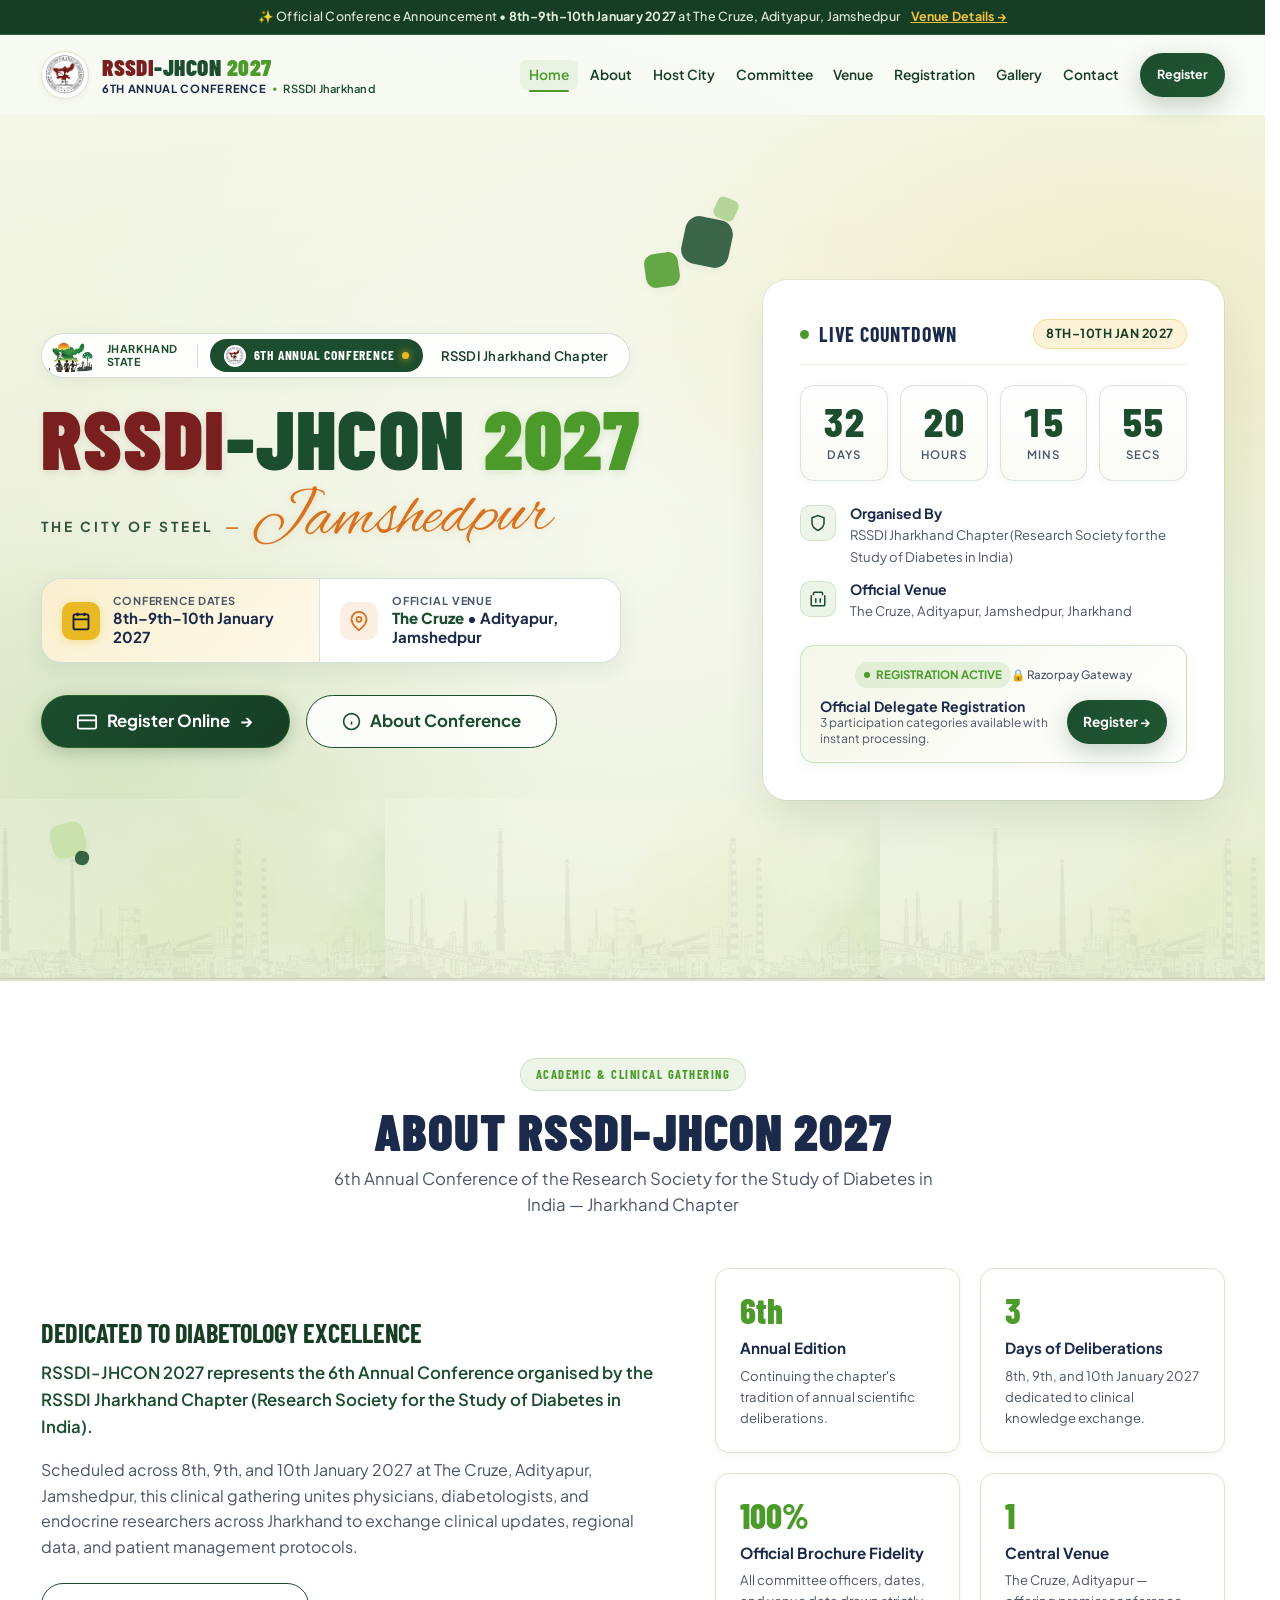
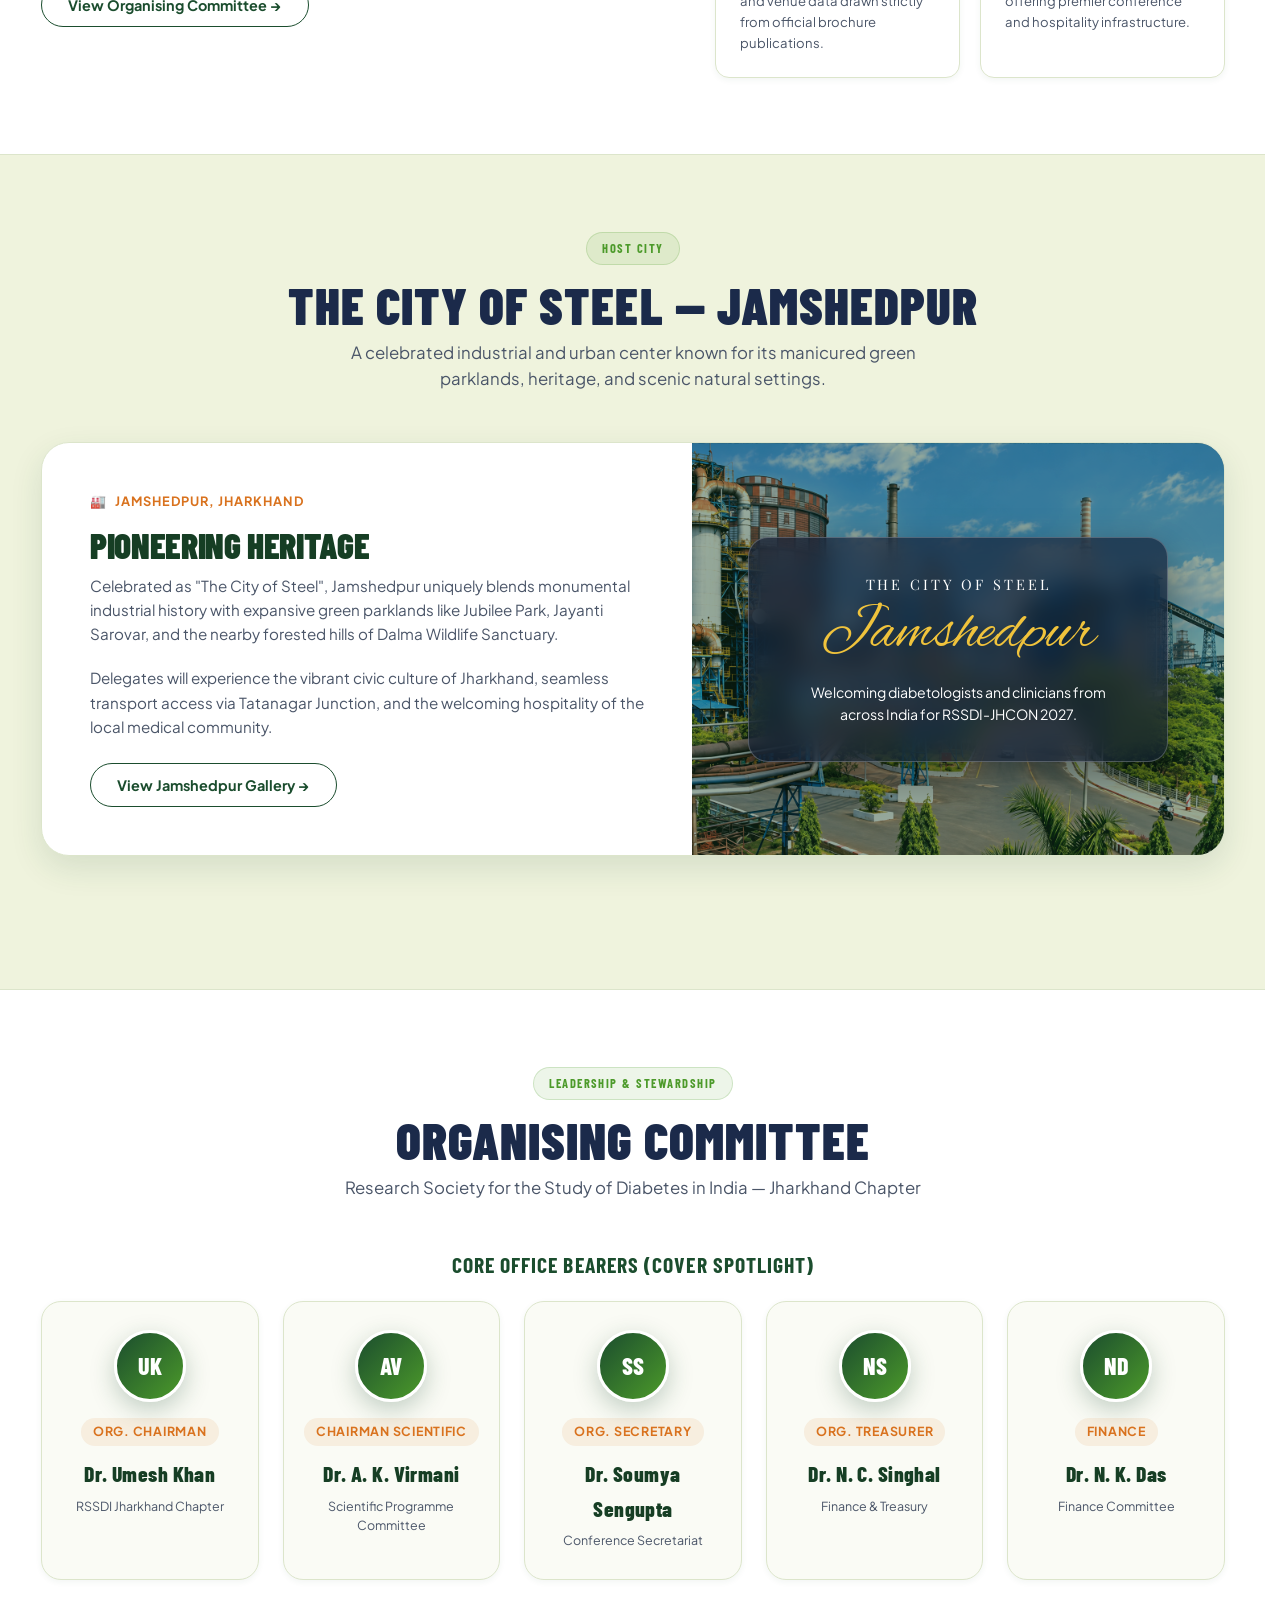
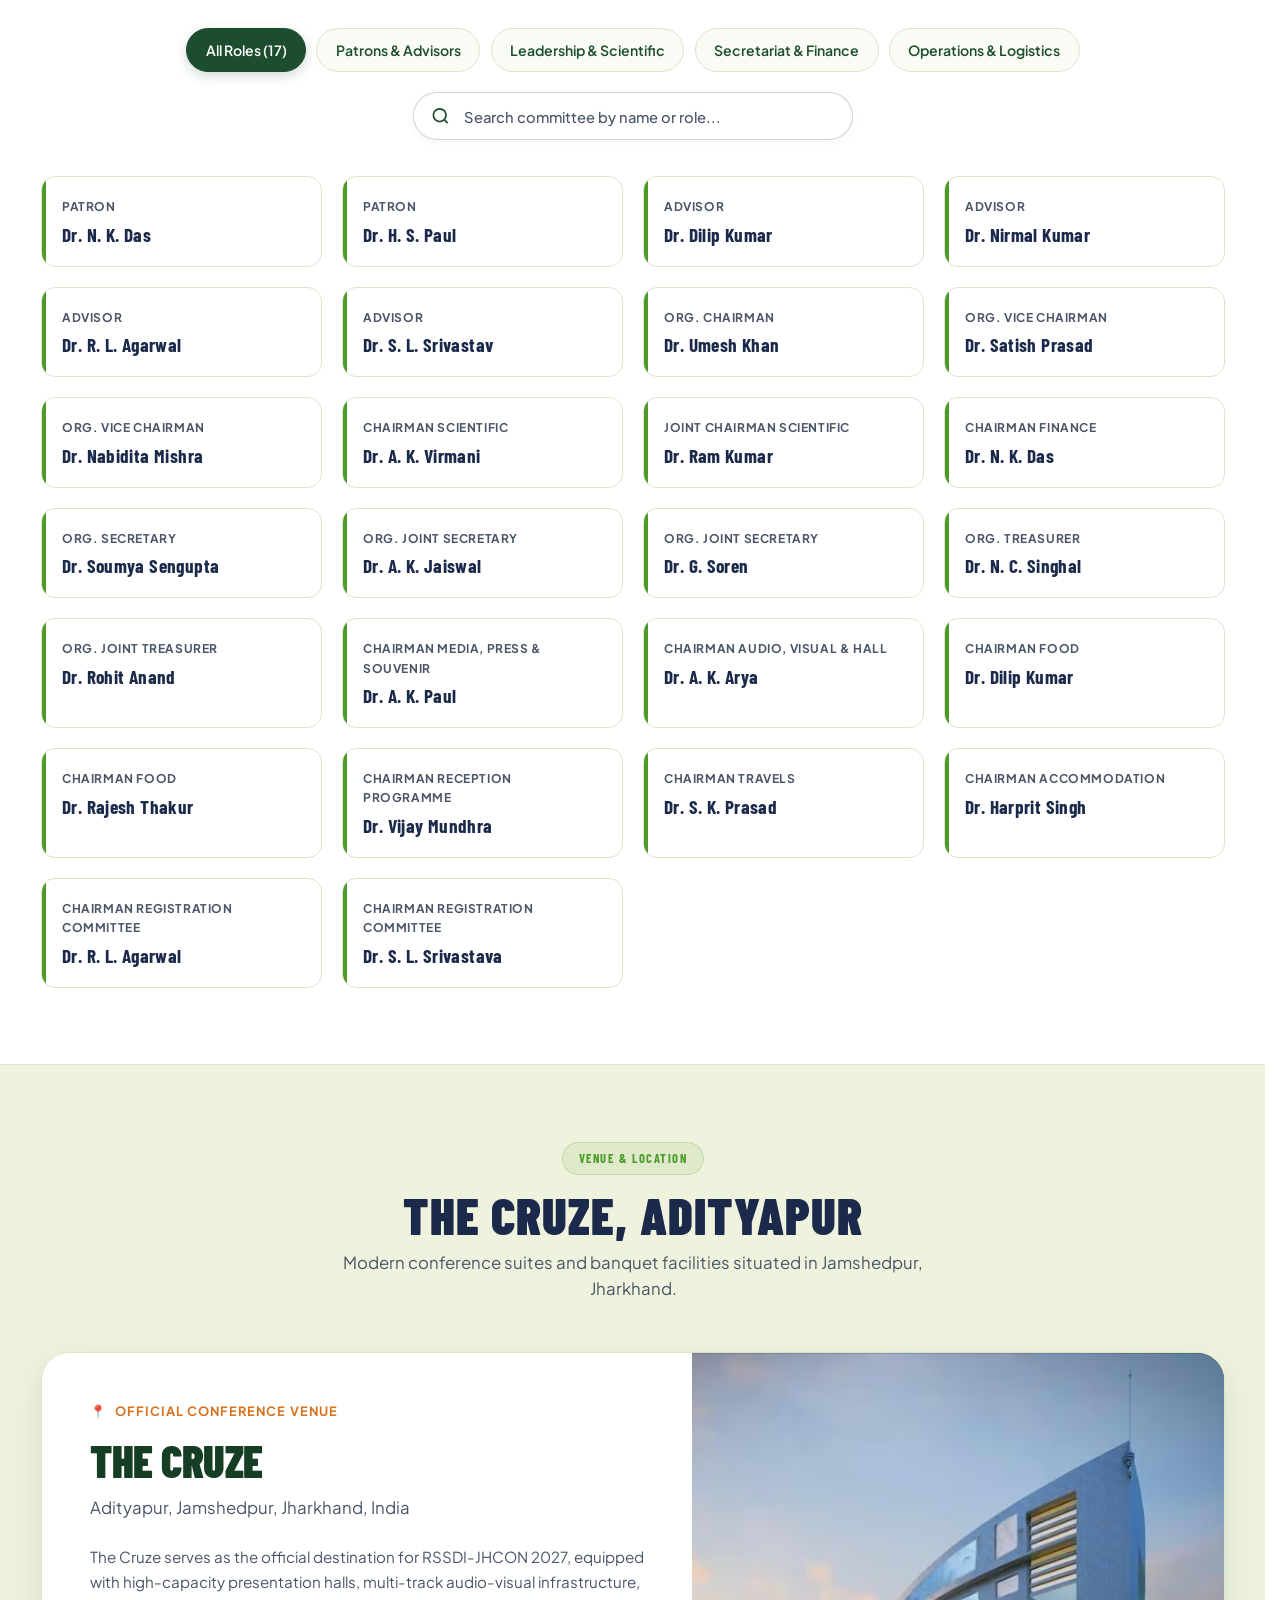
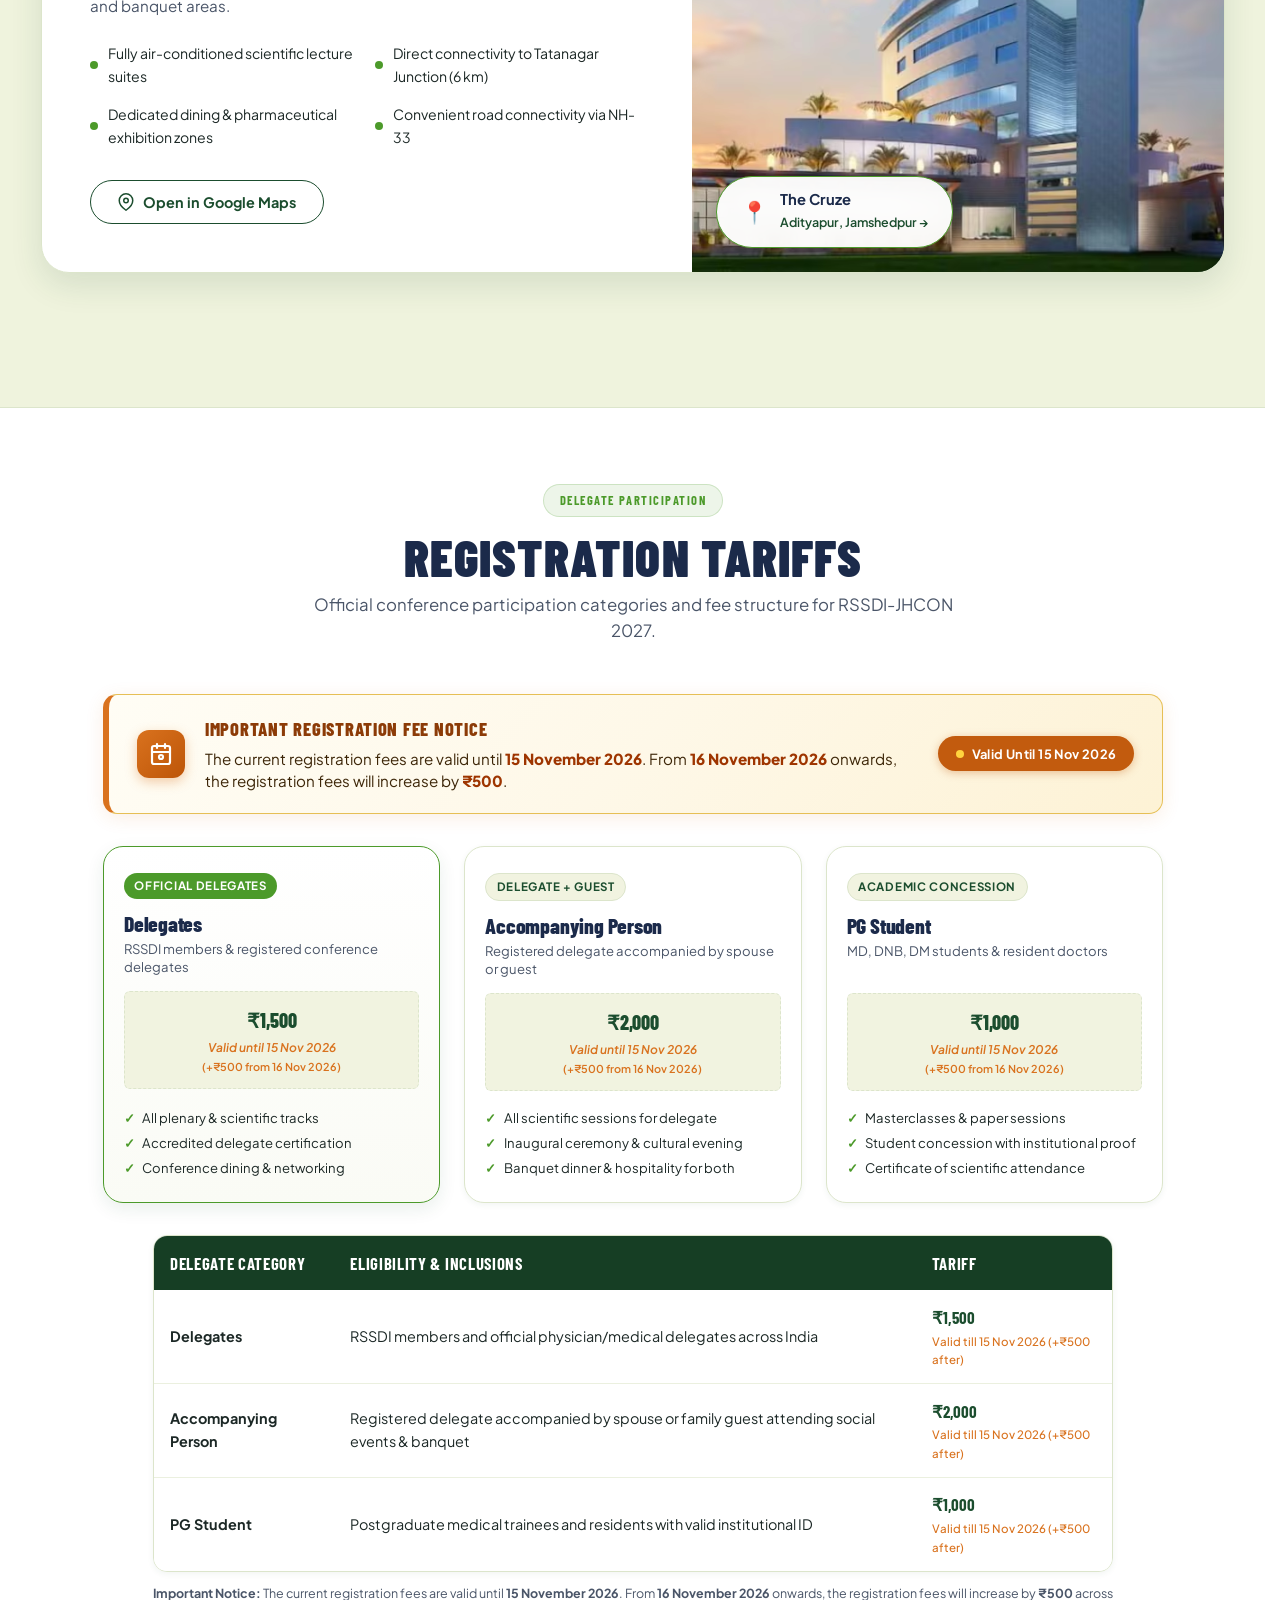
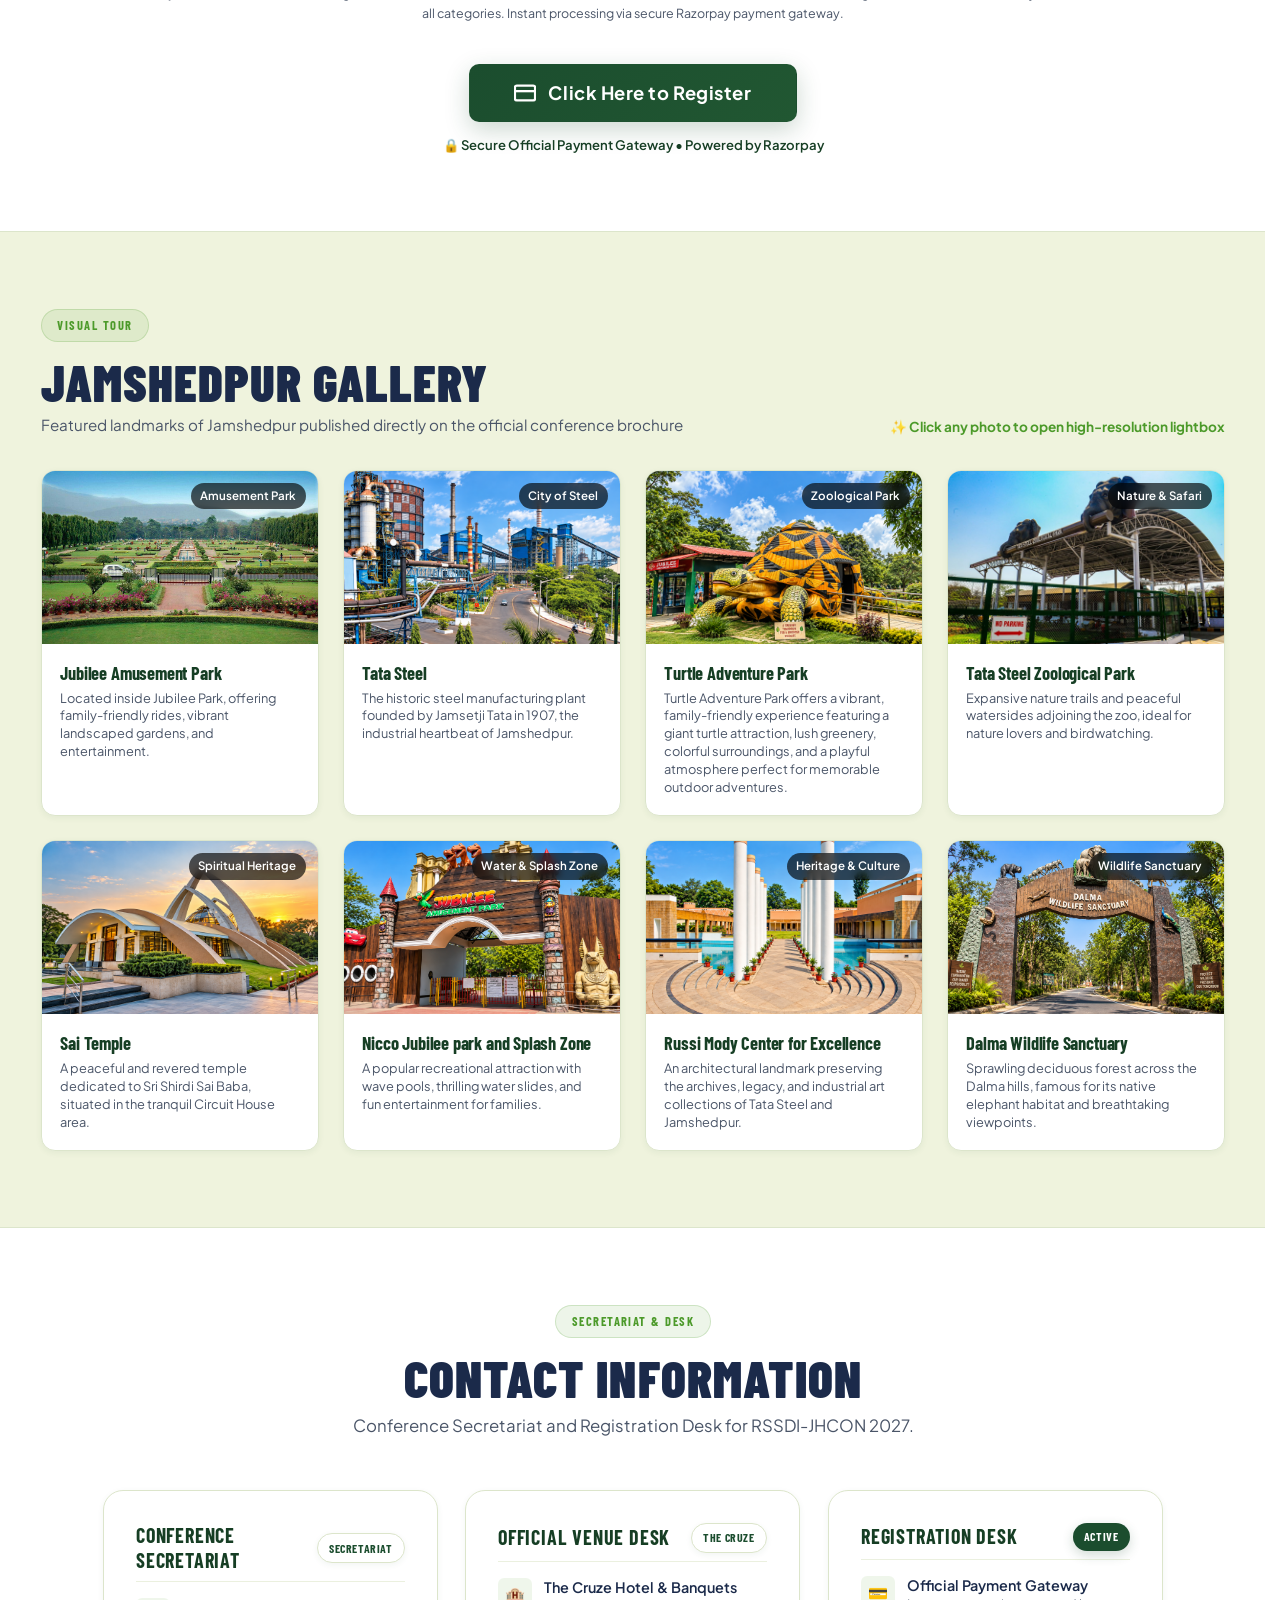
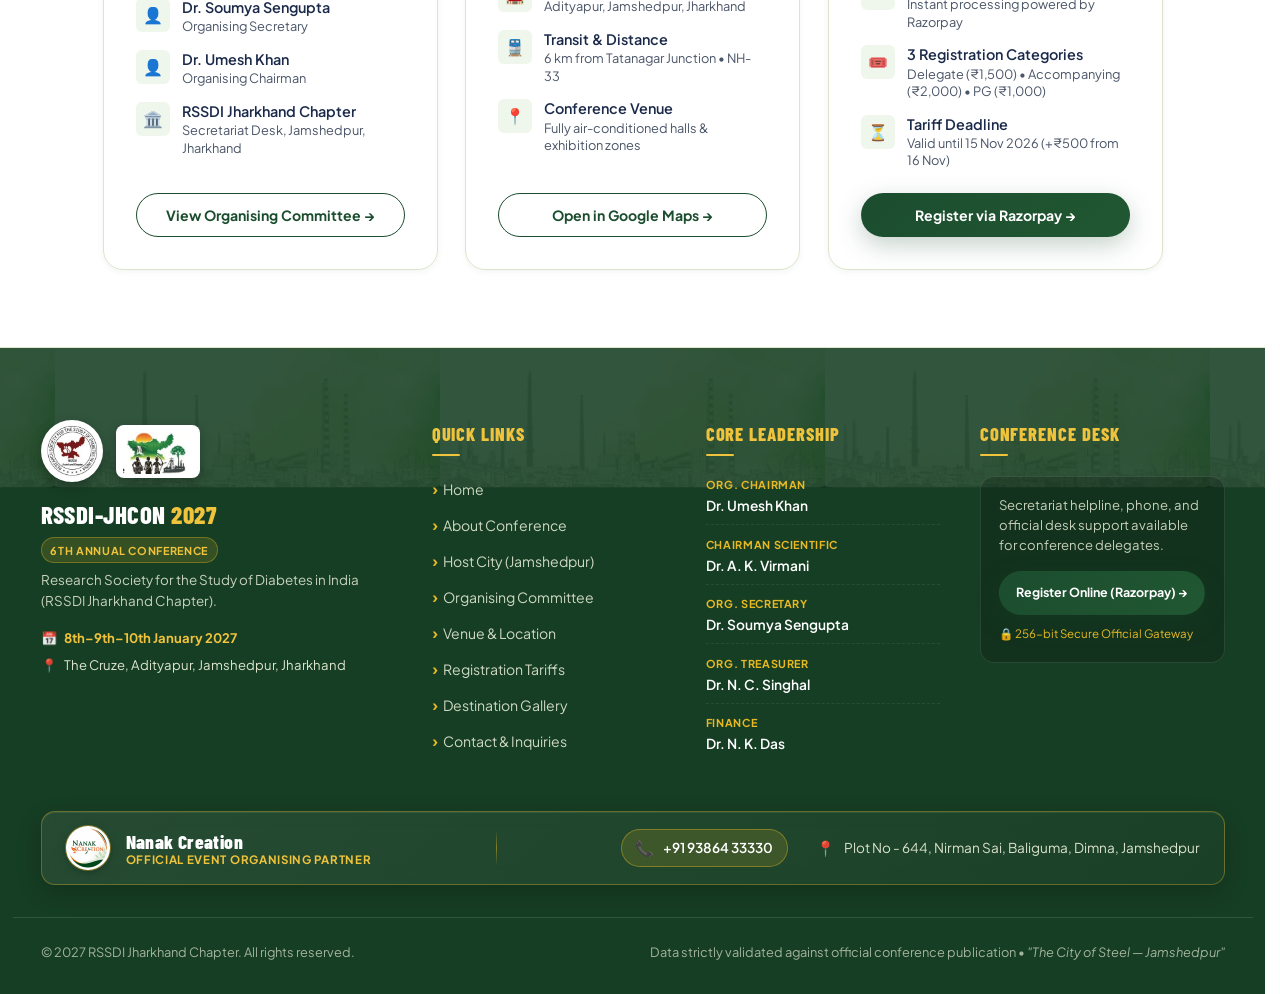
==== commit e61a76c2: "Updated the pricing of the website" ====
--- a/index.html
+++ b/index.html
@@ -809,7 +809,7 @@
             <h3 class="tier-name">Delegates</h3>
             <p class="tier-eligibility">RSSDI members & registered conference delegates</p>
             <div class="tier-price-box">
-              <span class="tier-amount">₹2,000</span>
+              <span class="tier-amount">₹1,500</span>
               <span class="tier-note">Valid until 15 Nov 2026</span>
               <span class="tier-subnote">(+₹500 from 16 Nov 2026)</span>
             </div>
@@ -826,7 +826,7 @@
             <h3 class="tier-name">Accompanying Person</h3>
             <p class="tier-eligibility">Registered delegate accompanied by spouse or guest</p>
             <div class="tier-price-box">
-              <span class="tier-amount">₹2,500</span>
+              <span class="tier-amount">₹2,000</span>
               <span class="tier-note">Valid until 15 Nov 2026</span>
               <span class="tier-subnote">(+₹500 from 16 Nov 2026)</span>
             </div>
@@ -843,7 +843,7 @@
             <h3 class="tier-name">PG Student</h3>
             <p class="tier-eligibility">MD, DNB, DM students & resident doctors</p>
             <div class="tier-price-box">
-              <span class="tier-amount">₹1,500</span>
+              <span class="tier-amount">₹1,000</span>
               <span class="tier-note">Valid until 15 Nov 2026</span>
               <span class="tier-subnote">(+₹500 from 16 Nov 2026)</span>
             </div>
@@ -872,7 +872,7 @@
                   <td><strong>Delegates</strong></td>
                   <td>RSSDI members and official physician/medical delegates across India</td>
                   <td>
-                    <strong class="tier-table-price">₹2,000</strong>
+                    <strong class="tier-table-price">₹1,500</strong>
                     <span class="tier-table-sub">Valid till 15 Nov 2026 (+₹500 after)</span>
                   </td>
                 </tr>
@@ -880,7 +880,7 @@
                   <td><strong>Accompanying Person</strong></td>
                   <td>Registered delegate accompanied by spouse or family guest attending social events & banquet</td>
                   <td>
-                    <strong class="tier-table-price">₹2,500</strong>
+                    <strong class="tier-table-price">₹2,000</strong>
                     <span class="tier-table-sub">Valid till 15 Nov 2026 (+₹500 after)</span>
                   </td>
                 </tr>
@@ -888,7 +888,7 @@
                   <td><strong>PG Student</strong></td>
                   <td>Postgraduate medical trainees and residents with valid institutional ID</td>
                   <td>
-                    <strong class="tier-table-price">₹1,500</strong>
+                    <strong class="tier-table-price">₹1,000</strong>
                     <span class="tier-table-sub">Valid till 15 Nov 2026 (+₹500 after)</span>
                   </td>
                 </tr>
@@ -1159,7 +1159,7 @@
                   <div class="contact-item-icon" aria-hidden="true">🎟️</div>
                   <div class="contact-item-content">
                     <strong>3 Registration Categories</strong>
-                    <span>Delegate (₹2,000) • Accompanying (₹2,500) • PG (₹1,500)</span>
+                    <span>Delegate (₹1,500) • Accompanying (₹2,000) • PG (₹1,000)</span>
                   </div>
                 </div>
                 <div class="contact-item-row">
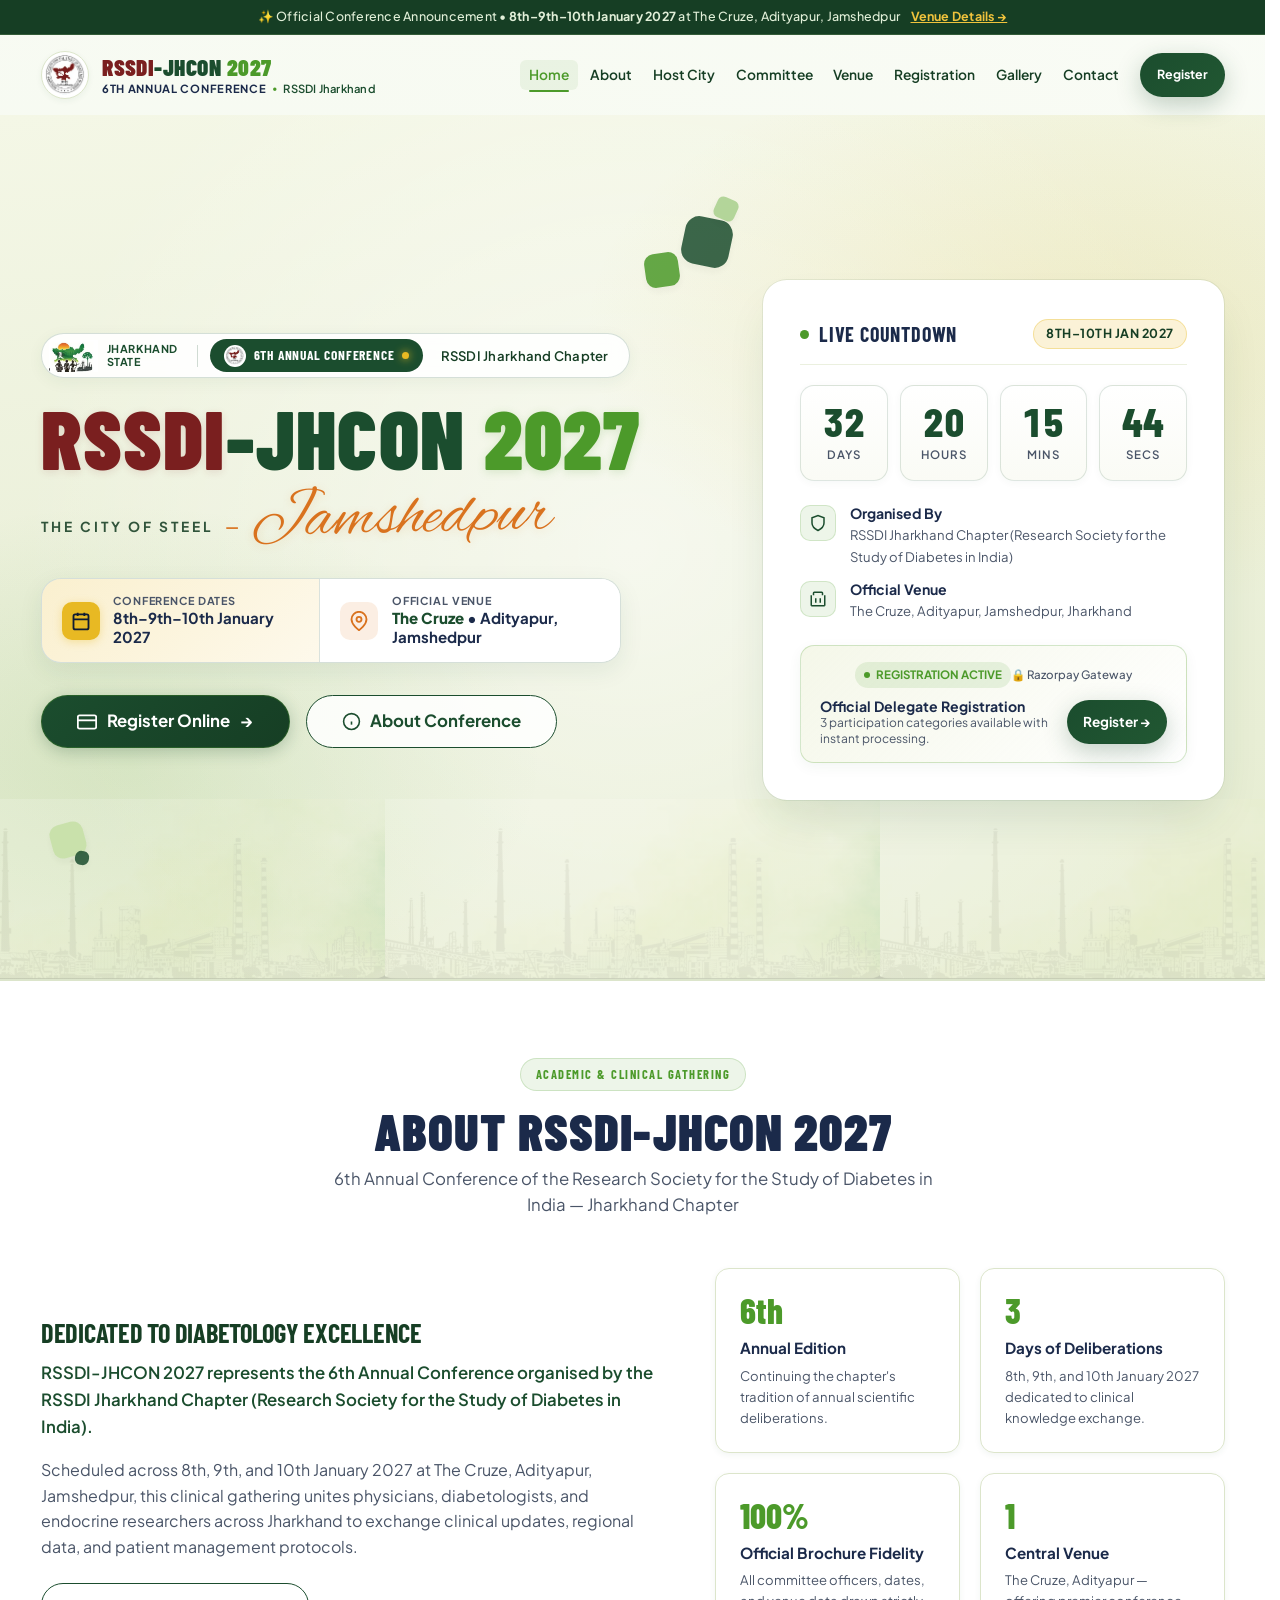
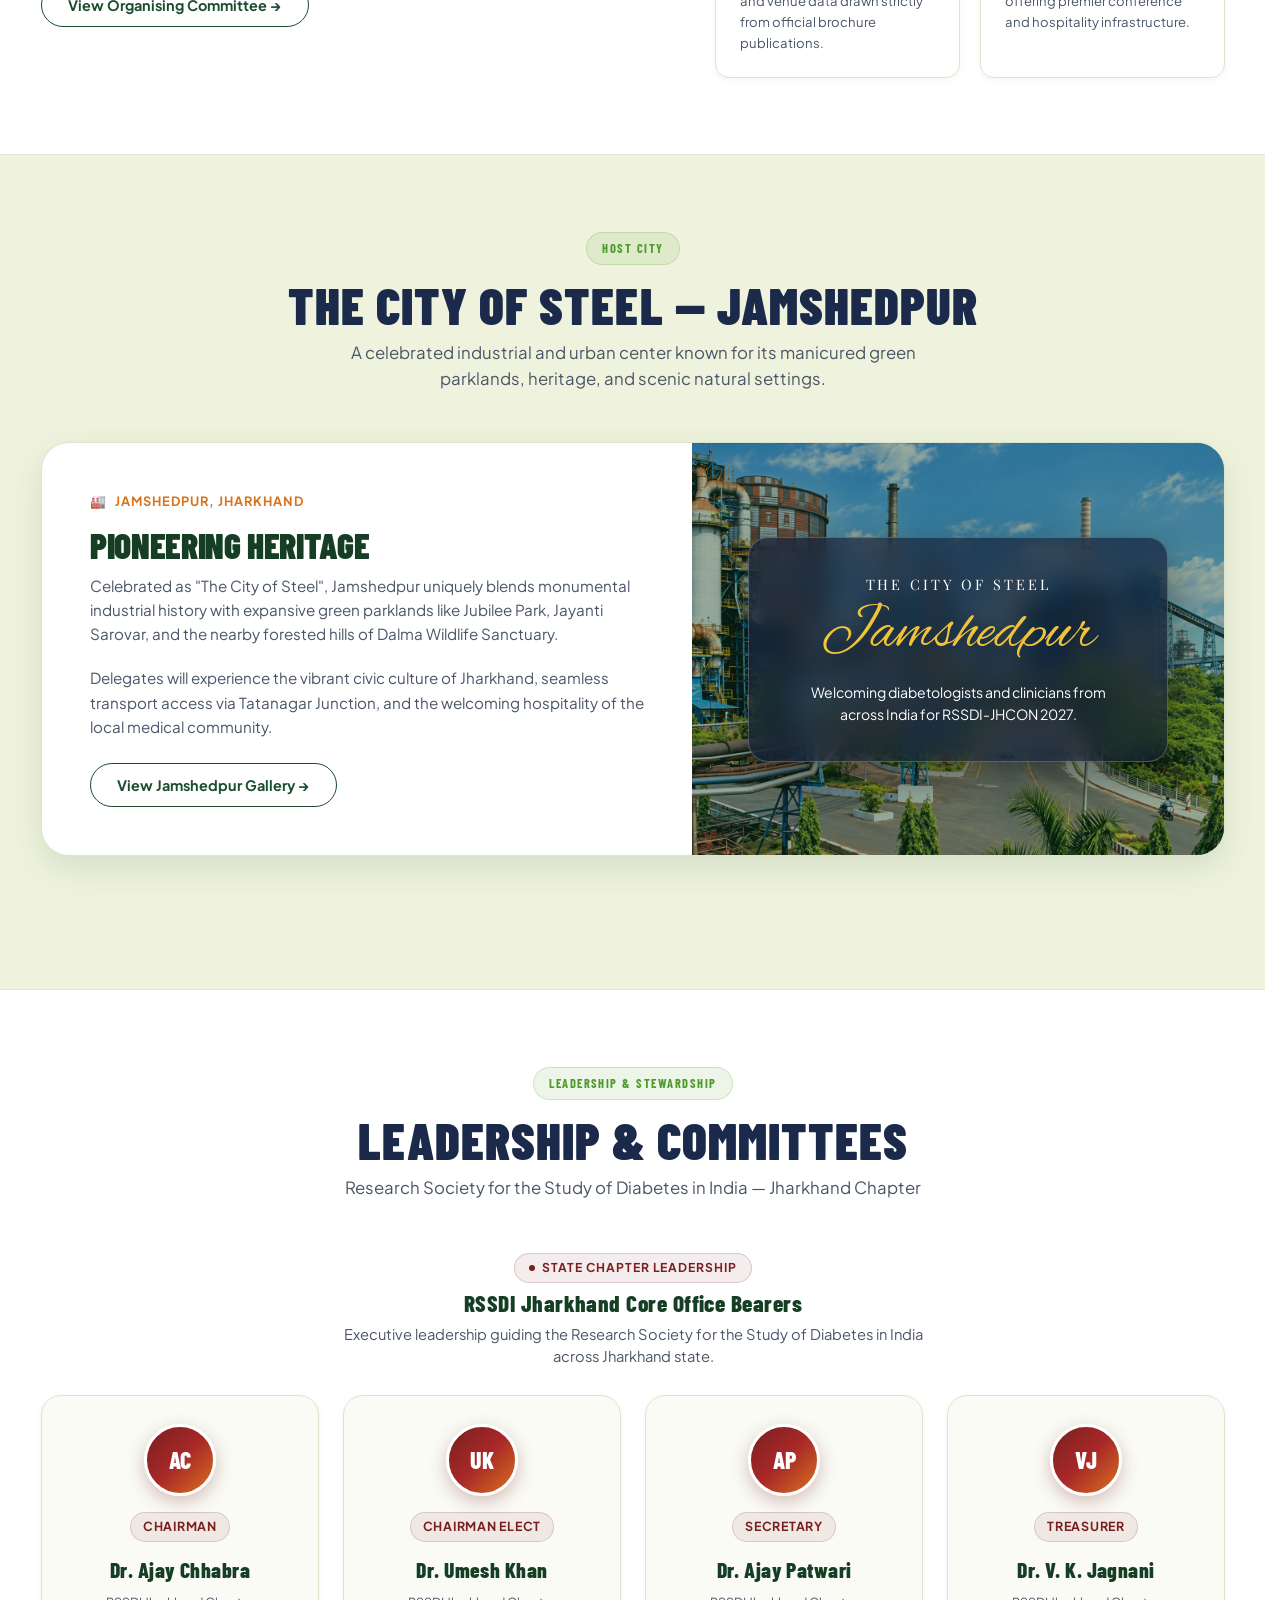
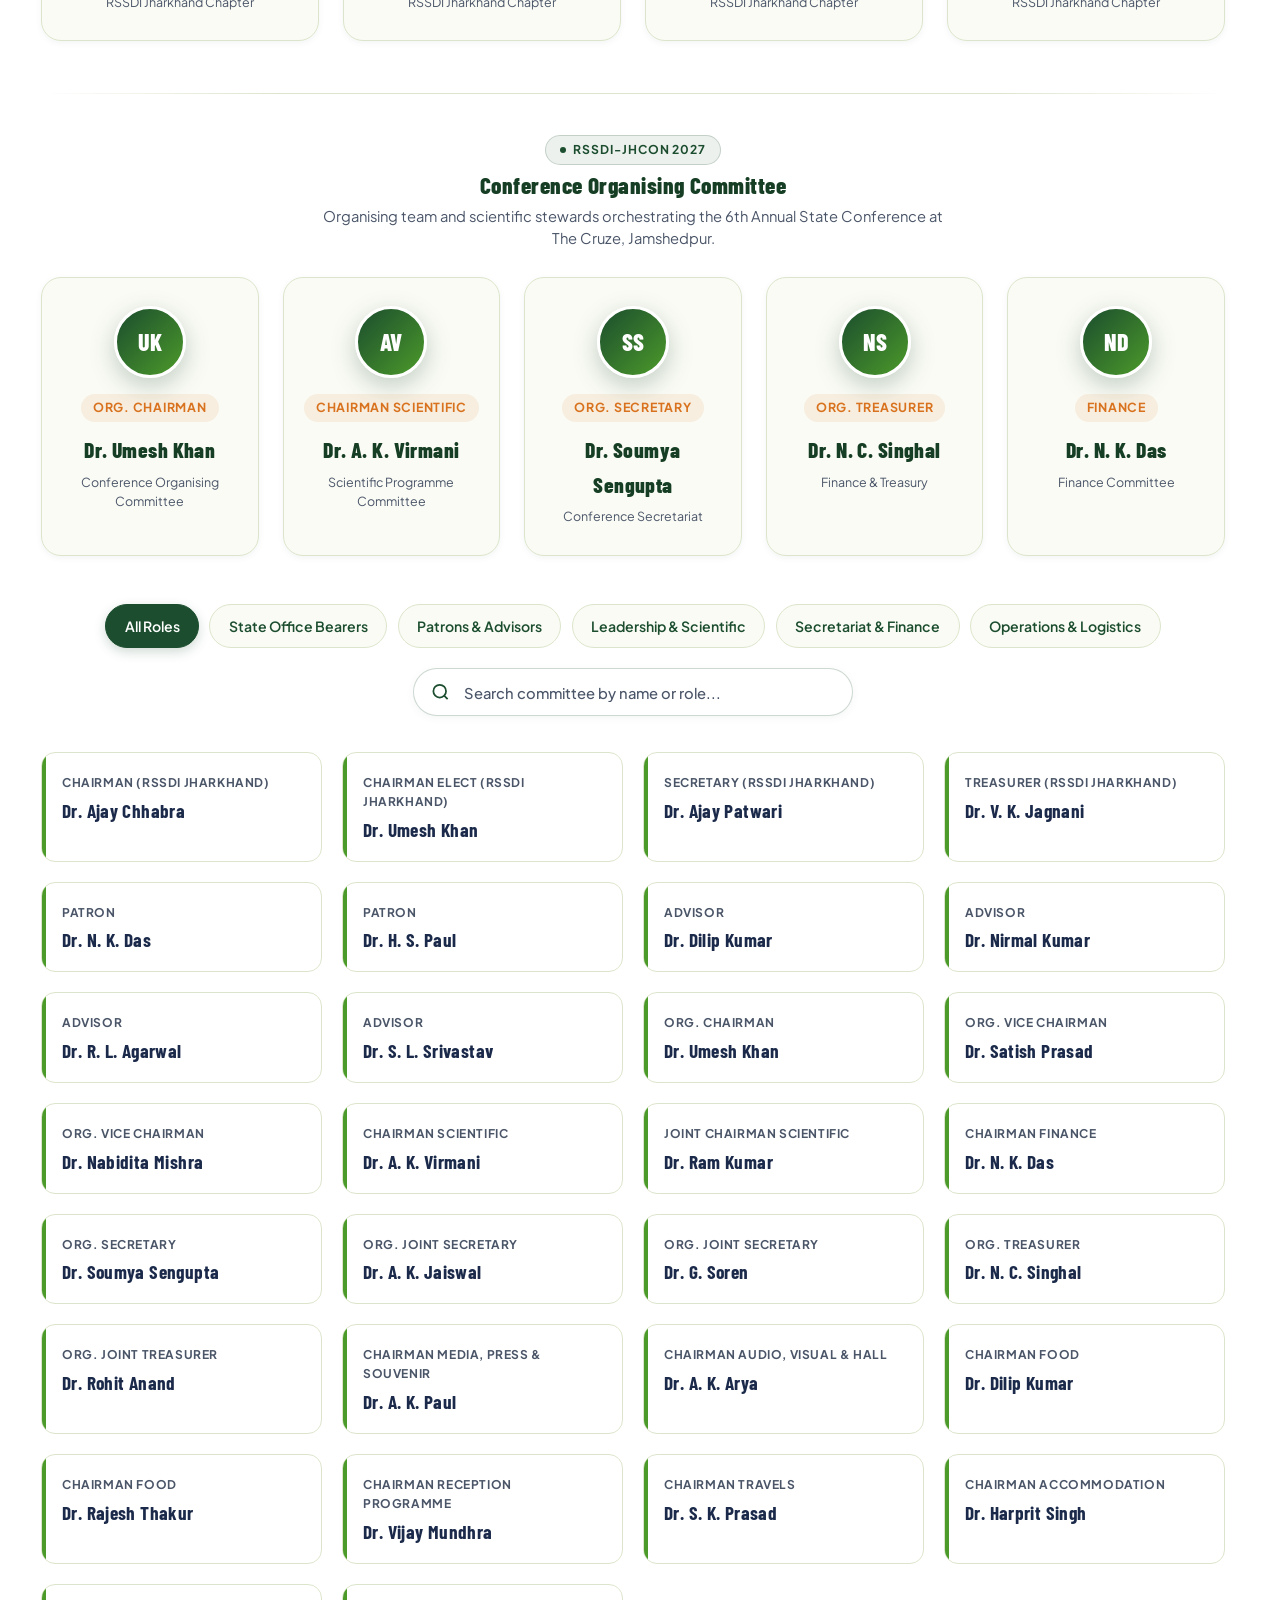
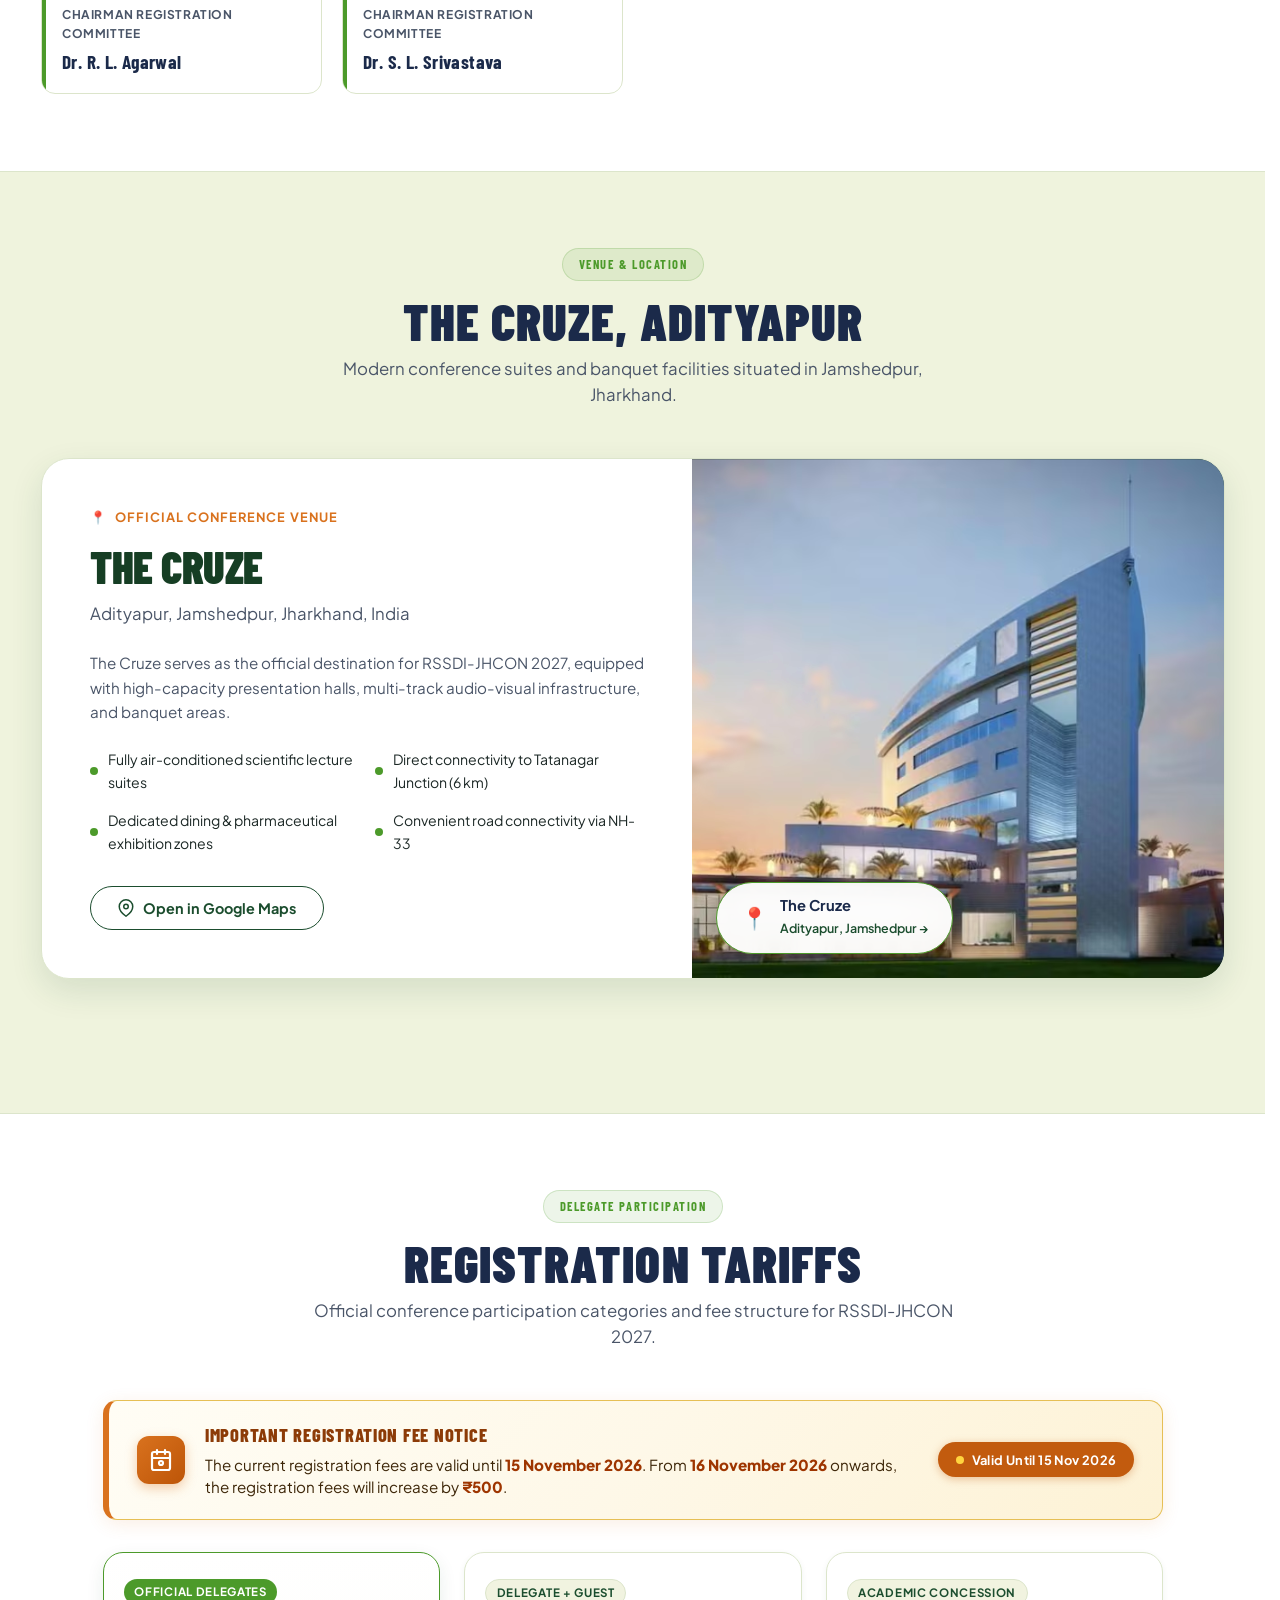
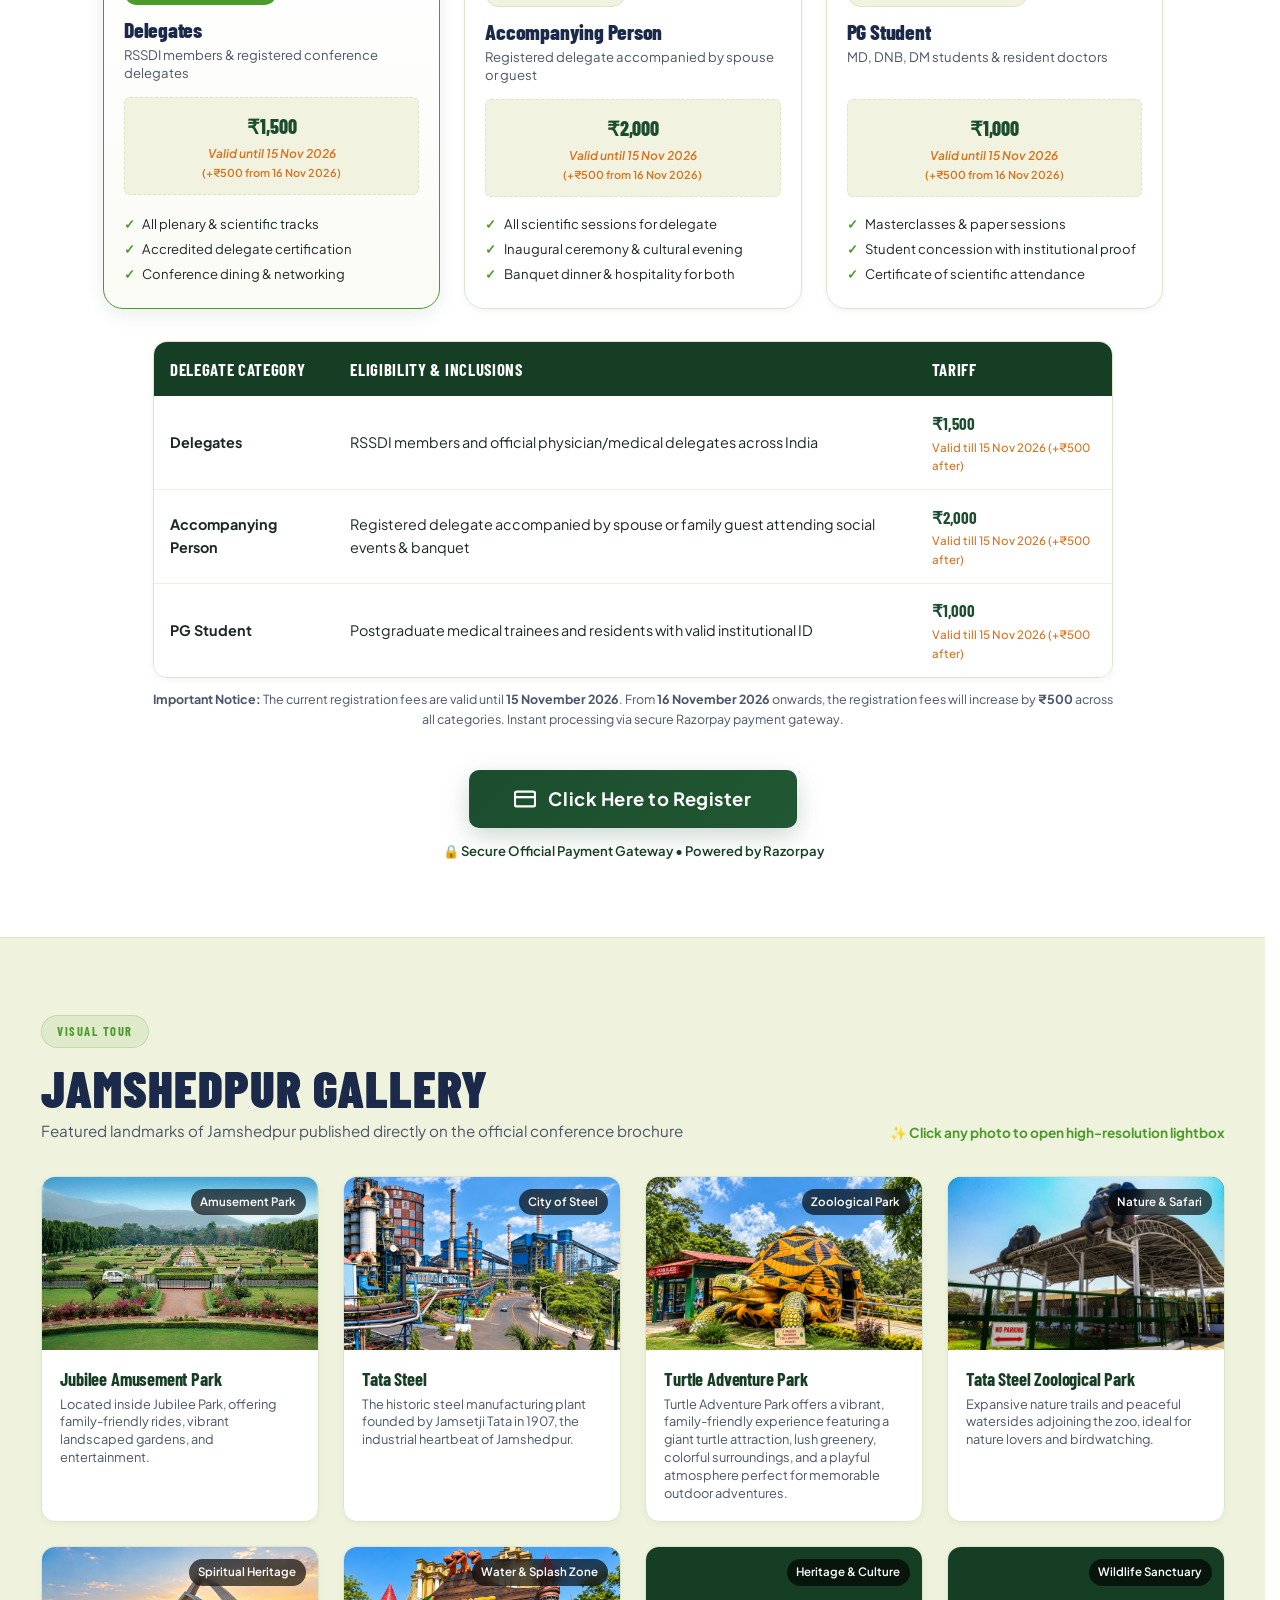
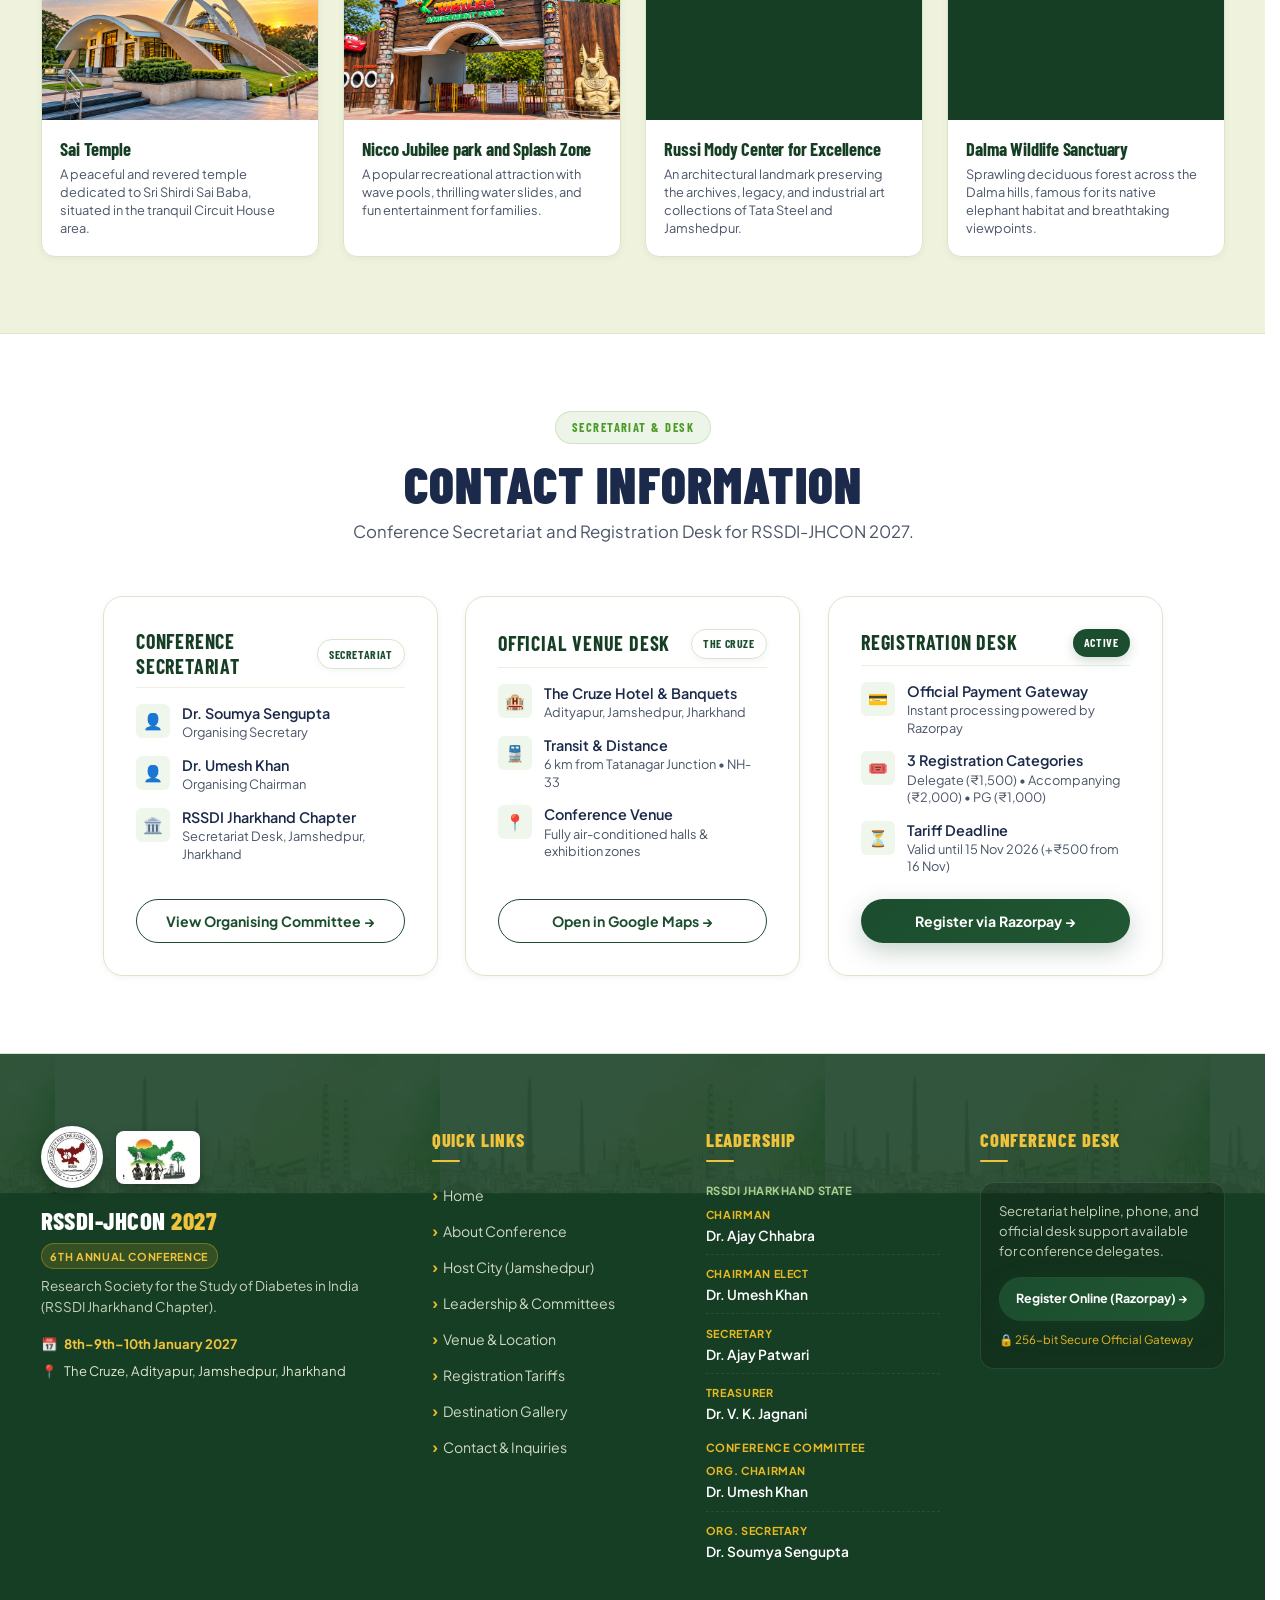
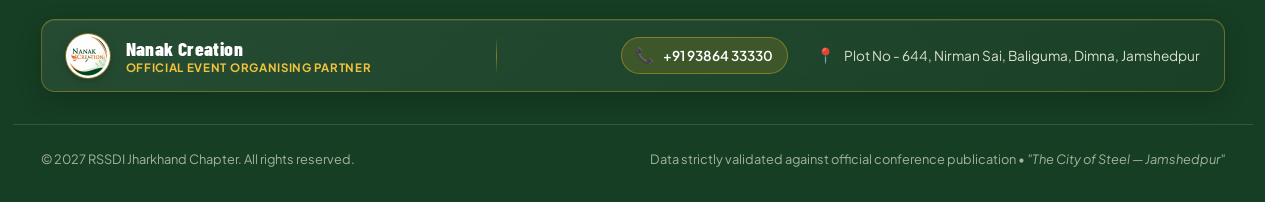
==== commit 77c99900: "Updated the organising committee" ====
--- a/index.html
+++ b/index.html
@@ -160,7 +160,7 @@
       <li><a href="#hero" class="drawer-link nav-link">Home</a></li>
       <li><a href="#about" class="drawer-link nav-link">About the Conference</a></li>
       <li><a href="#jamshedpur" class="drawer-link nav-link">Host City (Jamshedpur)</a></li>
-      <li><a href="#committee" class="drawer-link nav-link">Organising Committee</a></li>
+      <li><a href="#committee" class="drawer-link nav-link">Leadership &amp; Committees</a></li>
       <li><a href="#venue" class="drawer-link nav-link">Venue & Location</a></li>
       <li><a href="#registration" class="drawer-link nav-link">Registration Tariffs</a></li>
       <li><a href="#gallery" class="drawer-link nav-link">Destination Gallery</a></li>
@@ -504,26 +504,88 @@
 
         <div class="section-header reveal-on-scroll">
           <div class="section-eyebrow">Leadership & Stewardship</div>
-          <h2 class="section-title">Organising Committee</h2>
+          <h2 class="section-title">Leadership & Committees</h2>
           <p class="section-subtitle">
             Research Society for the Study of Diabetes in India — Jharkhand Chapter
           </p>
         </div>
 
-        <!-- Core Office Bearers (Cover Spotlight) -->
-        <div style="text-align: center; margin-bottom: 1.5rem;" class="reveal-on-scroll">
-          <h3
-            style="font-family: var(--font-display); font-size: 1.35rem; color: var(--color-forest); text-transform: uppercase; letter-spacing: 0.05em;">
-            Core Office Bearers (Cover Spotlight)
+        <!-- ================================================================
+             PART 1: RSSDI JHARKHAND CORE OFFICE BEARERS (State Chapter Leadership)
+             ================================================================ -->
+        <div class="committee-subsection-header reveal-on-scroll">
+          <div class="sub-badge state-badge">
+            <span class="sub-badge-dot"></span> State Chapter Leadership
+          </div>
+          <h3 class="committee-subheading">
+            RSSDI Jharkhand Core Office Bearers
           </h3>
-        </div>
-
+          <p class="committee-subdesc">
+            Executive leadership guiding the Research Society for the Study of Diabetes in India across Jharkhand state.
+          </p>
+        </div>
+
+        <div class="state-office-grid reveal-on-scroll">
+          <!-- Chairman -->
+          <div class="core-card state-office-card">
+            <div class="core-avatar-badge state-avatar-badge" aria-hidden="true">AC</div>
+            <div class="core-role state-role">Chairman</div>
+            <div class="core-name">Dr. Ajay Chhabra</div>
+            <div class="core-affil">RSSDI Jharkhand Chapter</div>
+          </div>
+
+          <!-- Chairman Elect -->
+          <div class="core-card state-office-card">
+            <div class="core-avatar-badge state-avatar-badge" aria-hidden="true">UK</div>
+            <div class="core-role state-role">Chairman Elect</div>
+            <div class="core-name">Dr. Umesh Khan</div>
+            <div class="core-affil">RSSDI Jharkhand Chapter</div>
+          </div>
+
+          <!-- Secretary -->
+          <div class="core-card state-office-card">
+            <div class="core-avatar-badge state-avatar-badge" aria-hidden="true">AP</div>
+            <div class="core-role state-role">Secretary</div>
+            <div class="core-name">Dr. Ajay Patwari</div>
+            <div class="core-affil">RSSDI Jharkhand Chapter</div>
+          </div>
+
+          <!-- Treasurer -->
+          <div class="core-card state-office-card">
+            <div class="core-avatar-badge state-avatar-badge" aria-hidden="true">VJ</div>
+            <div class="core-role state-role">Treasurer</div>
+            <div class="core-name">Dr. V. K. Jagnani</div>
+            <div class="core-affil">RSSDI Jharkhand Chapter</div>
+          </div>
+        </div>
+
+        <!-- Section Divider -->
+        <div class="committee-divider-wrap reveal-on-scroll">
+          <div class="committee-divider-line"></div>
+        </div>
+
+        <!-- ================================================================
+             PART 2: CONFERENCE ORGANISING COMMITTEE (RSSDI-JHCON 2027)
+             ================================================================ -->
+        <div class="committee-subsection-header reveal-on-scroll">
+          <div class="sub-badge conf-badge">
+            <span class="sub-badge-dot conf-dot"></span> RSSDI-JHCON 2027
+          </div>
+          <h3 class="committee-subheading">
+            Conference Organising Committee
+          </h3>
+          <p class="committee-subdesc">
+            Organising team and scientific stewards orchestrating the 6th Annual State Conference at The Cruze, Jamshedpur.
+          </p>
+        </div>
+
+        <!-- Key Conference Organisers Spotlight -->
         <div class="core-committee-grid reveal-on-scroll">
           <div class="core-card">
             <div class="core-avatar-badge" aria-hidden="true">UK</div>
             <div class="core-role">Org. Chairman</div>
             <div class="core-name">Dr. Umesh Khan</div>
-            <div class="core-affil">RSSDI Jharkhand Chapter</div>
+            <div class="core-affil">Conference Organising Committee</div>
           </div>
           <div class="core-card">
             <div class="core-avatar-badge" aria-hidden="true">AV</div>
@@ -554,7 +616,7 @@
         <!-- Mobile Committee Directory Toggle Button (Keeps mobile interface short) -->
         <div class="committee-mobile-toggle-wrap">
           <button type="button" id="toggle-full-committee" class="btn btn-outline btn-sm committee-toggle-btn" aria-expanded="false" aria-controls="full-committee-wrapper">
-            <span id="committee-toggle-text">View Full Committee Directory (26 Roles)</span>
+            <span id="committee-toggle-text">View Full Committee Directory</span>
             <span id="committee-toggle-icon" aria-hidden="true">↓</span>
           </button>
         </div>
@@ -563,7 +625,8 @@
           <!-- Full Committee Filters & Live Search Toolbar -->
           <div class="committee-toolbar reveal-on-scroll">
           <div class="committee-filters" role="tablist" aria-label="Committee Categories">
-            <button type="button" class="filter-btn active" data-filter="all">All Roles (17)</button>
+            <button type="button" class="filter-btn active" data-filter="all">All Roles</button>
+            <button type="button" class="filter-btn" data-filter="state">State Office Bearers</button>
             <button type="button" class="filter-btn" data-filter="patron">Patrons & Advisors</button>
             <button type="button" class="filter-btn" data-filter="leadership">Leadership & Scientific</button>
             <button type="button" class="filter-btn" data-filter="secretariat">Secretariat & Finance</button>
@@ -583,8 +646,25 @@
           </div>
         </div>
 
-        <!-- Full Committee Cards Grid (Exact brochure fidelity) -->
+        <!-- Full Committee Cards Grid -->
         <div class="committee-directory-grid reveal-on-scroll" id="committee-grid">
+          <!-- State Chapter Core Office Bearers (in directory for search & filtering) -->
+          <div class="committee-member-card" data-category="state">
+            <div class="member-role">Chairman (RSSDI Jharkhand)</div>
+            <div class="member-name">Dr. Ajay Chhabra</div>
+          </div>
+          <div class="committee-member-card" data-category="state">
+            <div class="member-role">Chairman Elect (RSSDI Jharkhand)</div>
+            <div class="member-name">Dr. Umesh Khan</div>
+          </div>
+          <div class="committee-member-card" data-category="state">
+            <div class="member-role">Secretary (RSSDI Jharkhand)</div>
+            <div class="member-name">Dr. Ajay Patwari</div>
+          </div>
+          <div class="committee-member-card" data-category="state">
+            <div class="member-role">Treasurer (RSSDI Jharkhand)</div>
+            <div class="member-name">Dr. V. K. Jagnani</div>
+          </div>
           <div class="committee-member-card" data-category="patron">
             <div class="member-role">Patron</div>
             <div class="member-name">Dr. N. K. Das</div>
@@ -1229,7 +1309,7 @@
             <li><a href="#hero">Home</a></li>
             <li><a href="#about">About Conference</a></li>
             <li><a href="#jamshedpur">Host City (Jamshedpur)</a></li>
-            <li><a href="#committee">Organising Committee</a></li>
+            <li><a href="#committee">Leadership &amp; Committees</a></li>
             <li><a href="#venue">Venue &amp; Location</a></li>
             <li><a href="#registration">Registration Tariffs</a></li>
             <li><a href="#gallery">Destination Gallery</a></li>
@@ -1239,27 +1319,35 @@
 
         <!-- Col 3: Key Leadership -->
         <div class="footer-leadership-col">
-          <div class="footer-col-title">Core Leadership</div>
+          <div class="footer-col-title">Leadership</div>
+          <div style="font-size: 0.7rem; text-transform: uppercase; color: var(--color-lime); font-weight: 700; margin-bottom: 0.35rem; letter-spacing: 0.05em;">RSSDI Jharkhand State</div>
+          <ul class="footer-leadership-list" style="margin-bottom: 0.85rem;">
+            <li class="footer-leader-item">
+              <span class="leader-role">Chairman</span>
+              <strong class="leader-name">Dr. Ajay Chhabra</strong>
+            </li>
+            <li class="footer-leader-item">
+              <span class="leader-role">Chairman Elect</span>
+              <strong class="leader-name">Dr. Umesh Khan</strong>
+            </li>
+            <li class="footer-leader-item">
+              <span class="leader-role">Secretary</span>
+              <strong class="leader-name">Dr. Ajay Patwari</strong>
+            </li>
+            <li class="footer-leader-item">
+              <span class="leader-role">Treasurer</span>
+              <strong class="leader-name">Dr. V. K. Jagnani</strong>
+            </li>
+          </ul>
+          <div style="font-size: 0.7rem; text-transform: uppercase; color: var(--color-gold); font-weight: 700; margin-bottom: 0.35rem; letter-spacing: 0.05em;">Conference Committee</div>
           <ul class="footer-leadership-list">
             <li class="footer-leader-item">
               <span class="leader-role">Org. Chairman</span>
               <strong class="leader-name">Dr. Umesh Khan</strong>
             </li>
             <li class="footer-leader-item">
-              <span class="leader-role">Chairman Scientific</span>
-              <strong class="leader-name">Dr. A. K. Virmani</strong>
-            </li>
-            <li class="footer-leader-item">
               <span class="leader-role">Org. Secretary</span>
               <strong class="leader-name">Dr. Soumya Sengupta</strong>
-            </li>
-            <li class="footer-leader-item">
-              <span class="leader-role">Org. Treasurer</span>
-              <strong class="leader-name">Dr. N. C. Singhal</strong>
-            </li>
-            <li class="footer-leader-item">
-              <span class="leader-role">Finance</span>
-              <strong class="leader-name">Dr. N. K. Das</strong>
             </li>
           </ul>
         </div>
--- a/css/layout.css
+++ b/css/layout.css
@@ -911,6 +911,112 @@
 .highlight-desc {
   font-size: 0.82rem;
   color: var(--color-text-muted);
+}
+
+/* Subsection Header & Badges */
+.committee-subsection-header {
+  text-align: center;
+  margin-bottom: 1.75rem;
+}
+
+.sub-badge {
+  display: inline-flex;
+  align-items: center;
+  gap: 0.45rem;
+  font-size: 0.76rem;
+  font-weight: var(--weight-bold);
+  text-transform: uppercase;
+  letter-spacing: 0.08em;
+  padding: 0.28rem 0.85rem;
+  border-radius: var(--radius-full);
+}
+
+.sub-badge.state-badge {
+  background: rgba(122, 31, 31, 0.08);
+  color: var(--color-maroon);
+  border: 1px solid rgba(122, 31, 31, 0.2);
+}
+
+.sub-badge.conf-badge {
+  background: rgba(27, 77, 46, 0.08);
+  color: var(--color-forest);
+  border: 1px solid rgba(27, 77, 46, 0.2);
+}
+
+.sub-badge-dot {
+  width: 6px;
+  height: 6px;
+  border-radius: 50%;
+  background: var(--color-maroon);
+}
+
+.sub-badge-dot.conf-dot {
+  background: var(--color-forest);
+}
+
+.committee-subheading {
+  font-family: var(--font-display);
+  font-size: 1.45rem;
+  font-weight: var(--weight-extrabold);
+  color: var(--color-forest-dark);
+  letter-spacing: 0.02em;
+  margin-top: 0.45rem;
+  margin-bottom: 0.35rem;
+}
+
+.committee-subdesc {
+  font-size: 0.92rem;
+  color: var(--color-text-muted);
+  max-width: 620px;
+  margin-inline: auto;
+  line-height: 1.5;
+}
+
+/* State Chapter Core Office Bearers Grid */
+.state-office-grid {
+  display: grid;
+  grid-template-columns: repeat(4, 1fr);
+  gap: 1.5rem;
+  margin-bottom: 2rem;
+}
+
+.state-office-card {
+  background: var(--color-white);
+  border-top: 3.5px solid var(--color-maroon);
+  border-color: rgba(122, 31, 31, 0.16);
+  box-shadow: 0 4px 16px rgba(122, 31, 31, 0.06);
+}
+
+.state-office-card:hover {
+  border-color: var(--color-maroon);
+  box-shadow: 0 10px 24px rgba(122, 31, 31, 0.14);
+  transform: translateY(-6px);
+}
+
+.state-avatar-badge {
+  background: linear-gradient(135deg, var(--color-maroon) 0%, #A82828 50%, var(--color-burnt-orange) 100%) !important;
+  box-shadow: 0 6px 18px rgba(122, 31, 31, 0.28) !important;
+}
+
+.state-role {
+  color: var(--color-maroon) !important;
+  background: rgba(122, 31, 31, 0.08) !important;
+  border: 1px solid rgba(122, 31, 31, 0.18) !important;
+}
+
+/* Committee Section Visual Divider */
+.committee-divider-wrap {
+  display: flex;
+  align-items: center;
+  justify-content: center;
+  margin: 3.25rem 0 2.5rem;
+  position: relative;
+}
+
+.committee-divider-line {
+  width: 100%;
+  height: 1px;
+  background: linear-gradient(90deg, transparent 0%, var(--color-border) 20%, var(--color-border) 80%, transparent 100%);
 }
 
 /* Core Committee Grid */
@@ -1870,11 +1976,12 @@
     font-size: 0.72rem !important;
   }
 
-  /* ORGANISING COMMITTEE: SHORT & COMPACT ON MOBILE */
+  /* COMMITTEE GRIDS: SHORT & COMPACT ON MOBILE */
+  .state-office-grid,
   .core-committee-grid {
     grid-template-columns: repeat(2, 1fr);
     gap: 0.65rem;
-    margin-bottom: 1rem;
+    margin-bottom: 1.25rem;
   }
 
   .core-card {
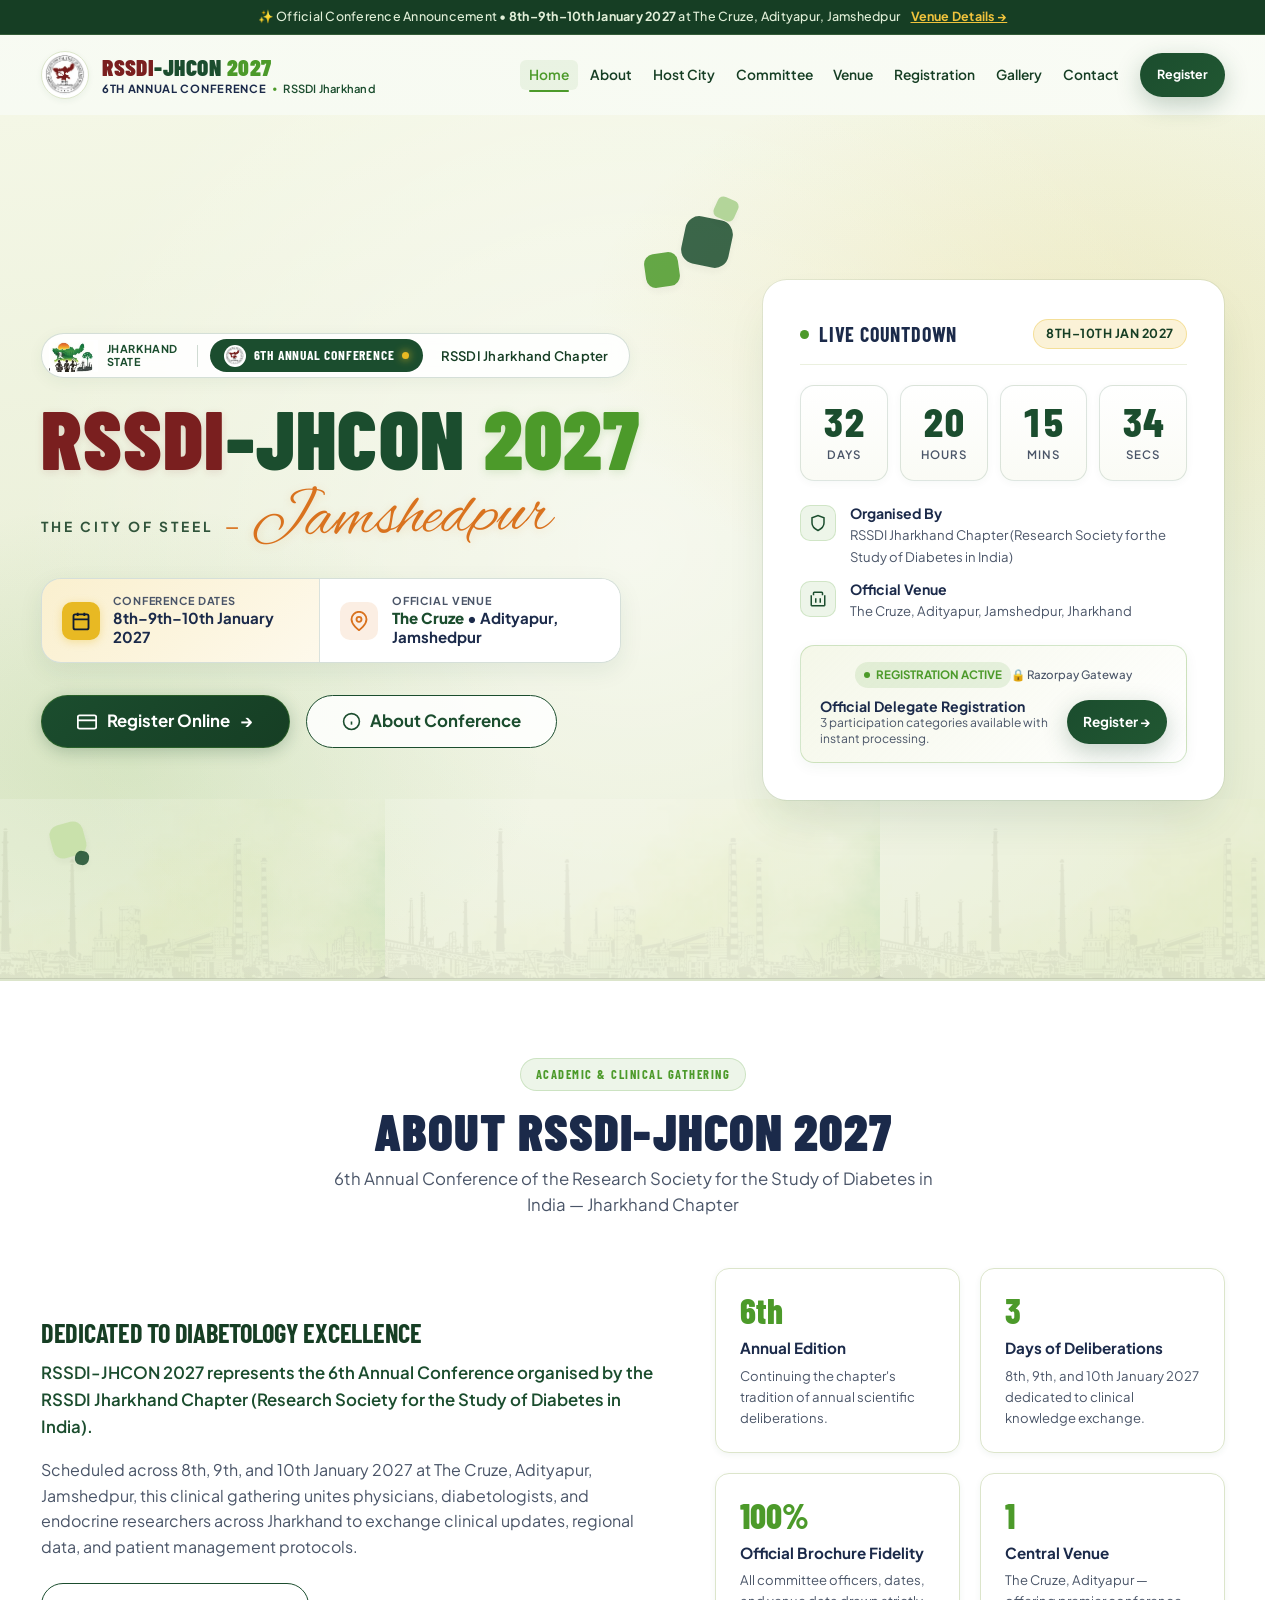
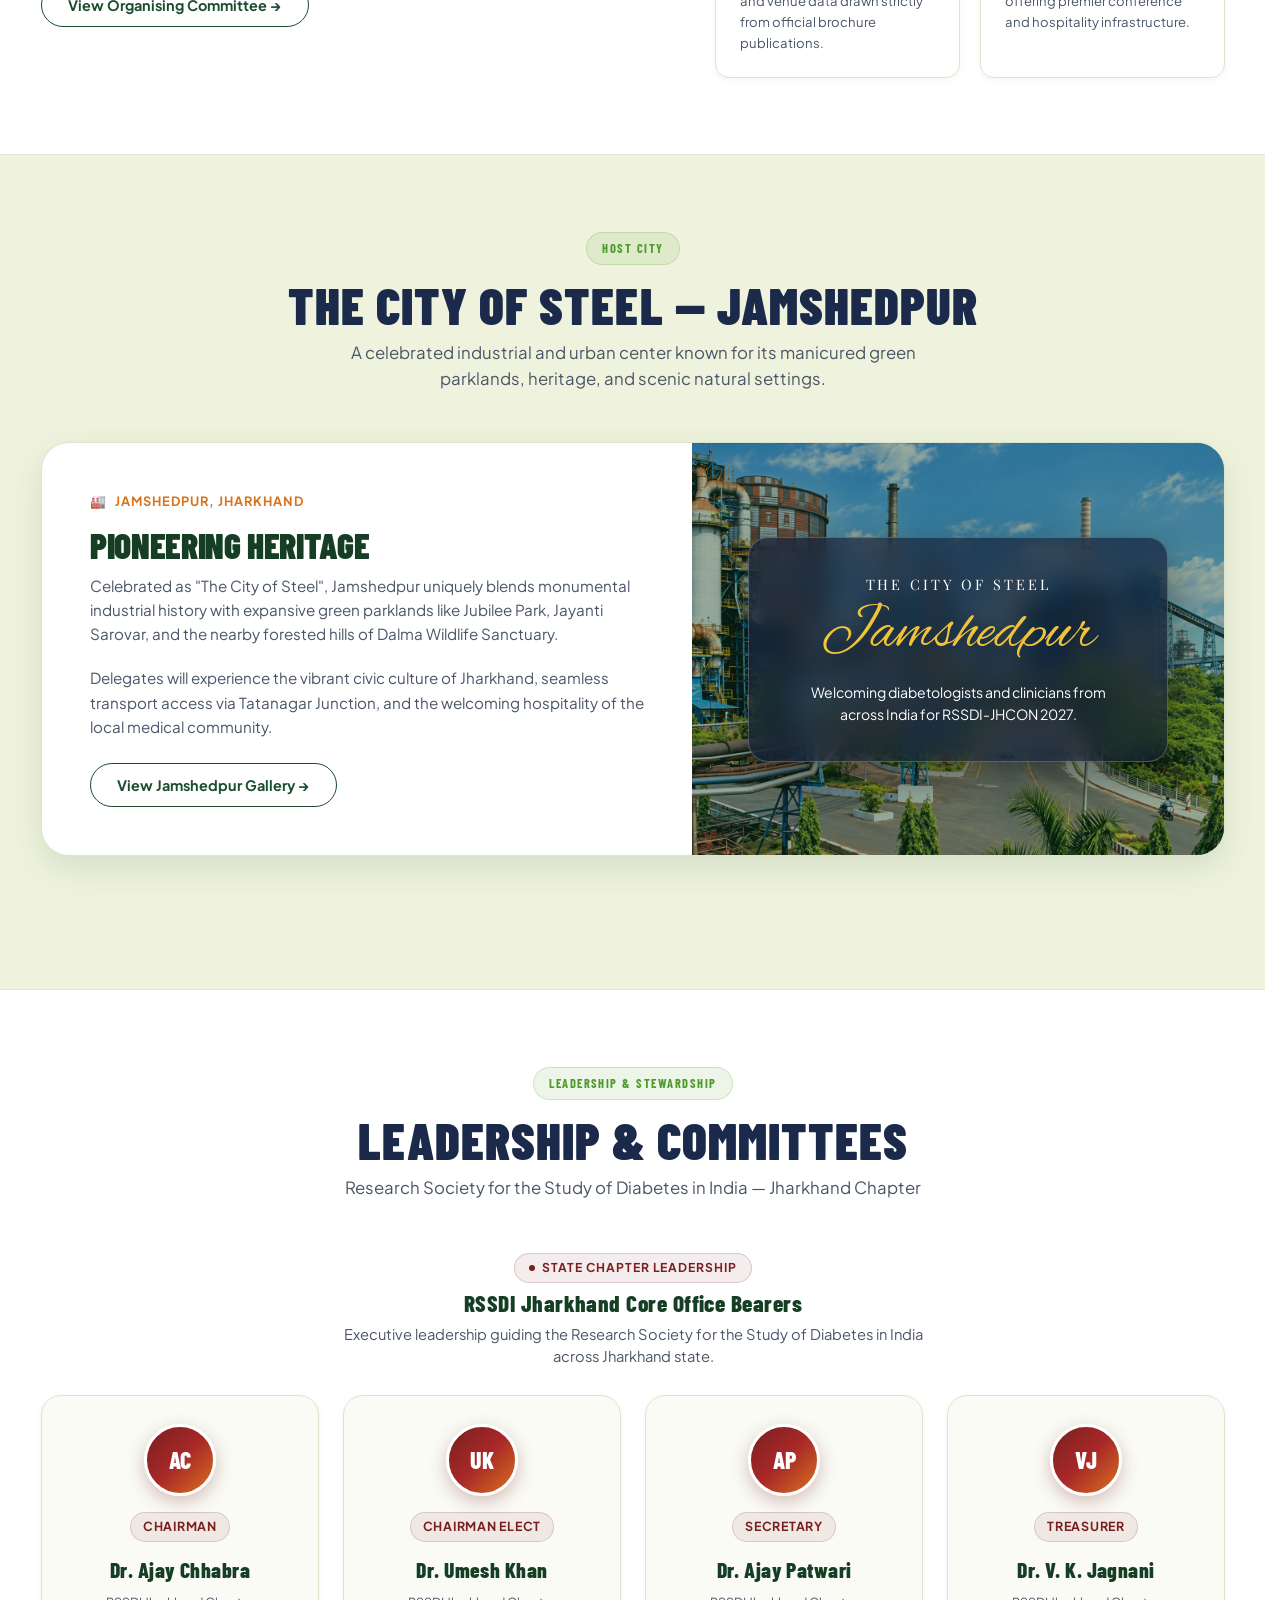
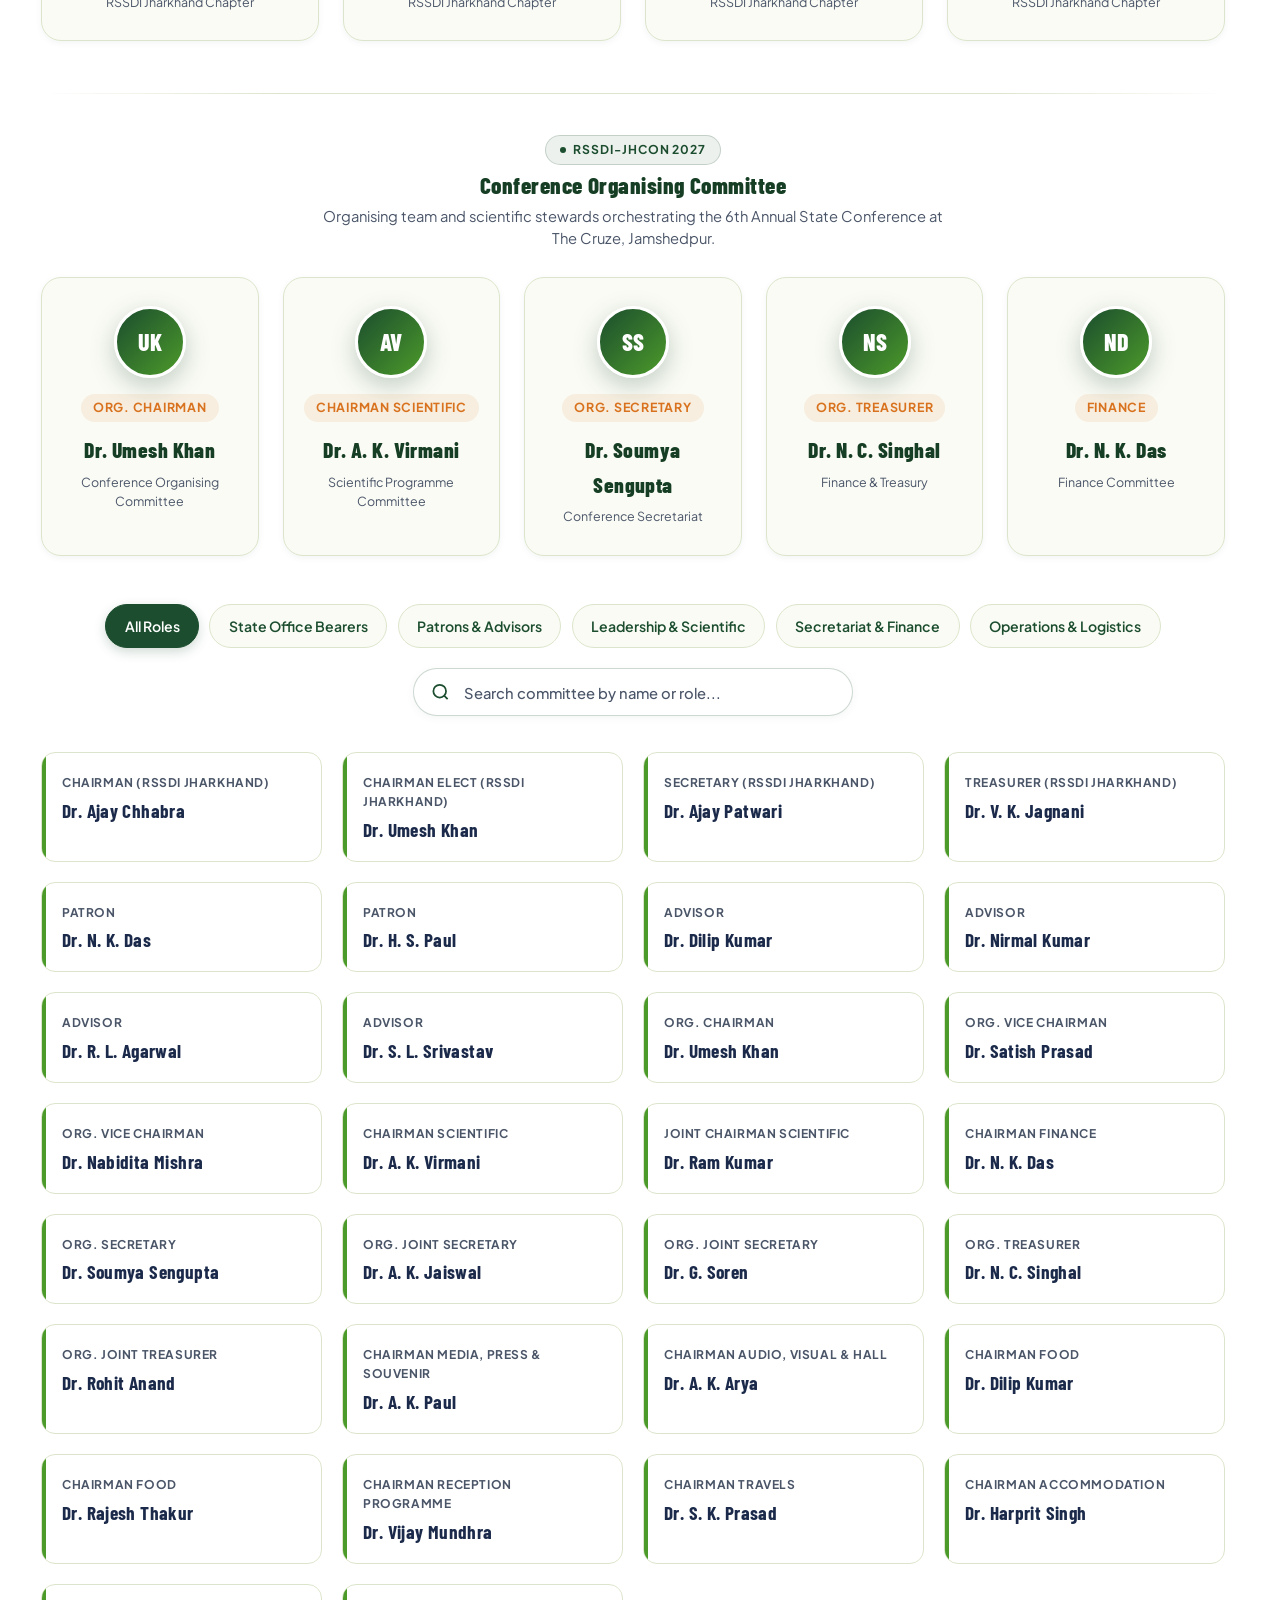
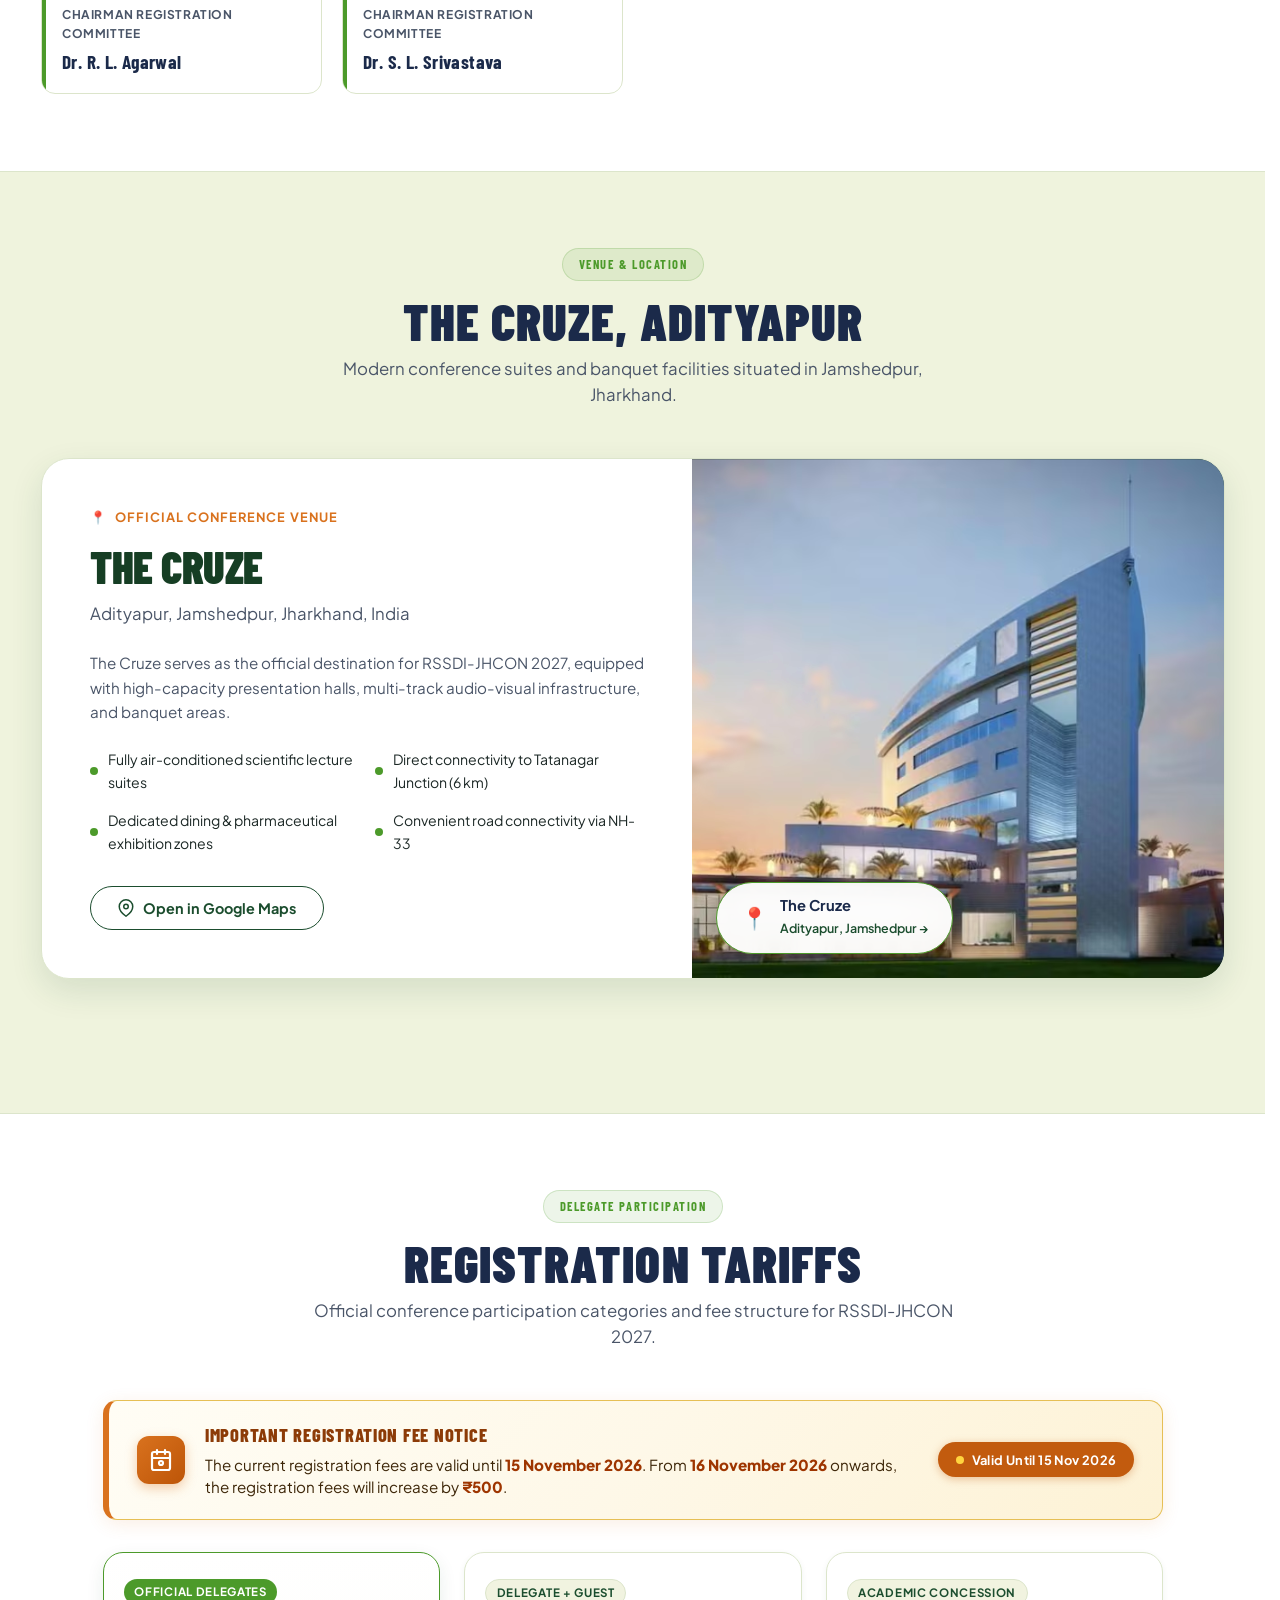
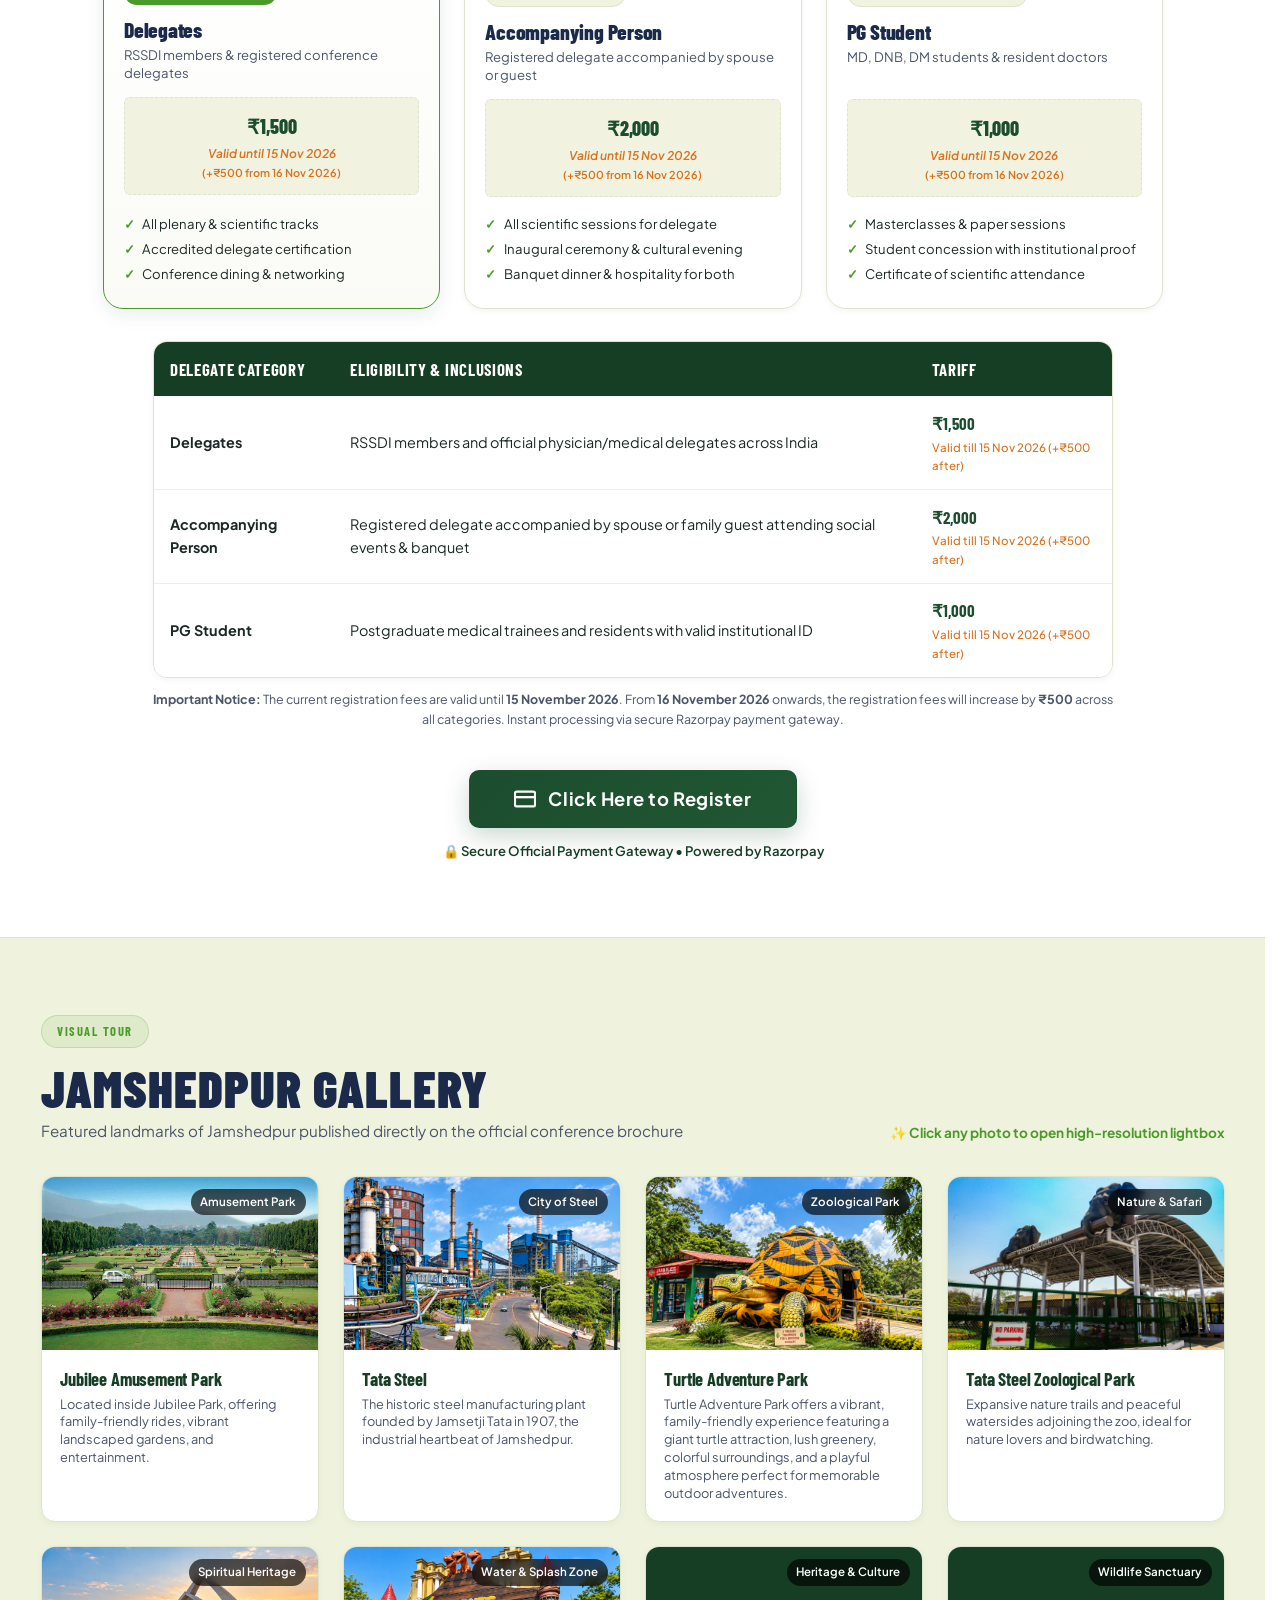
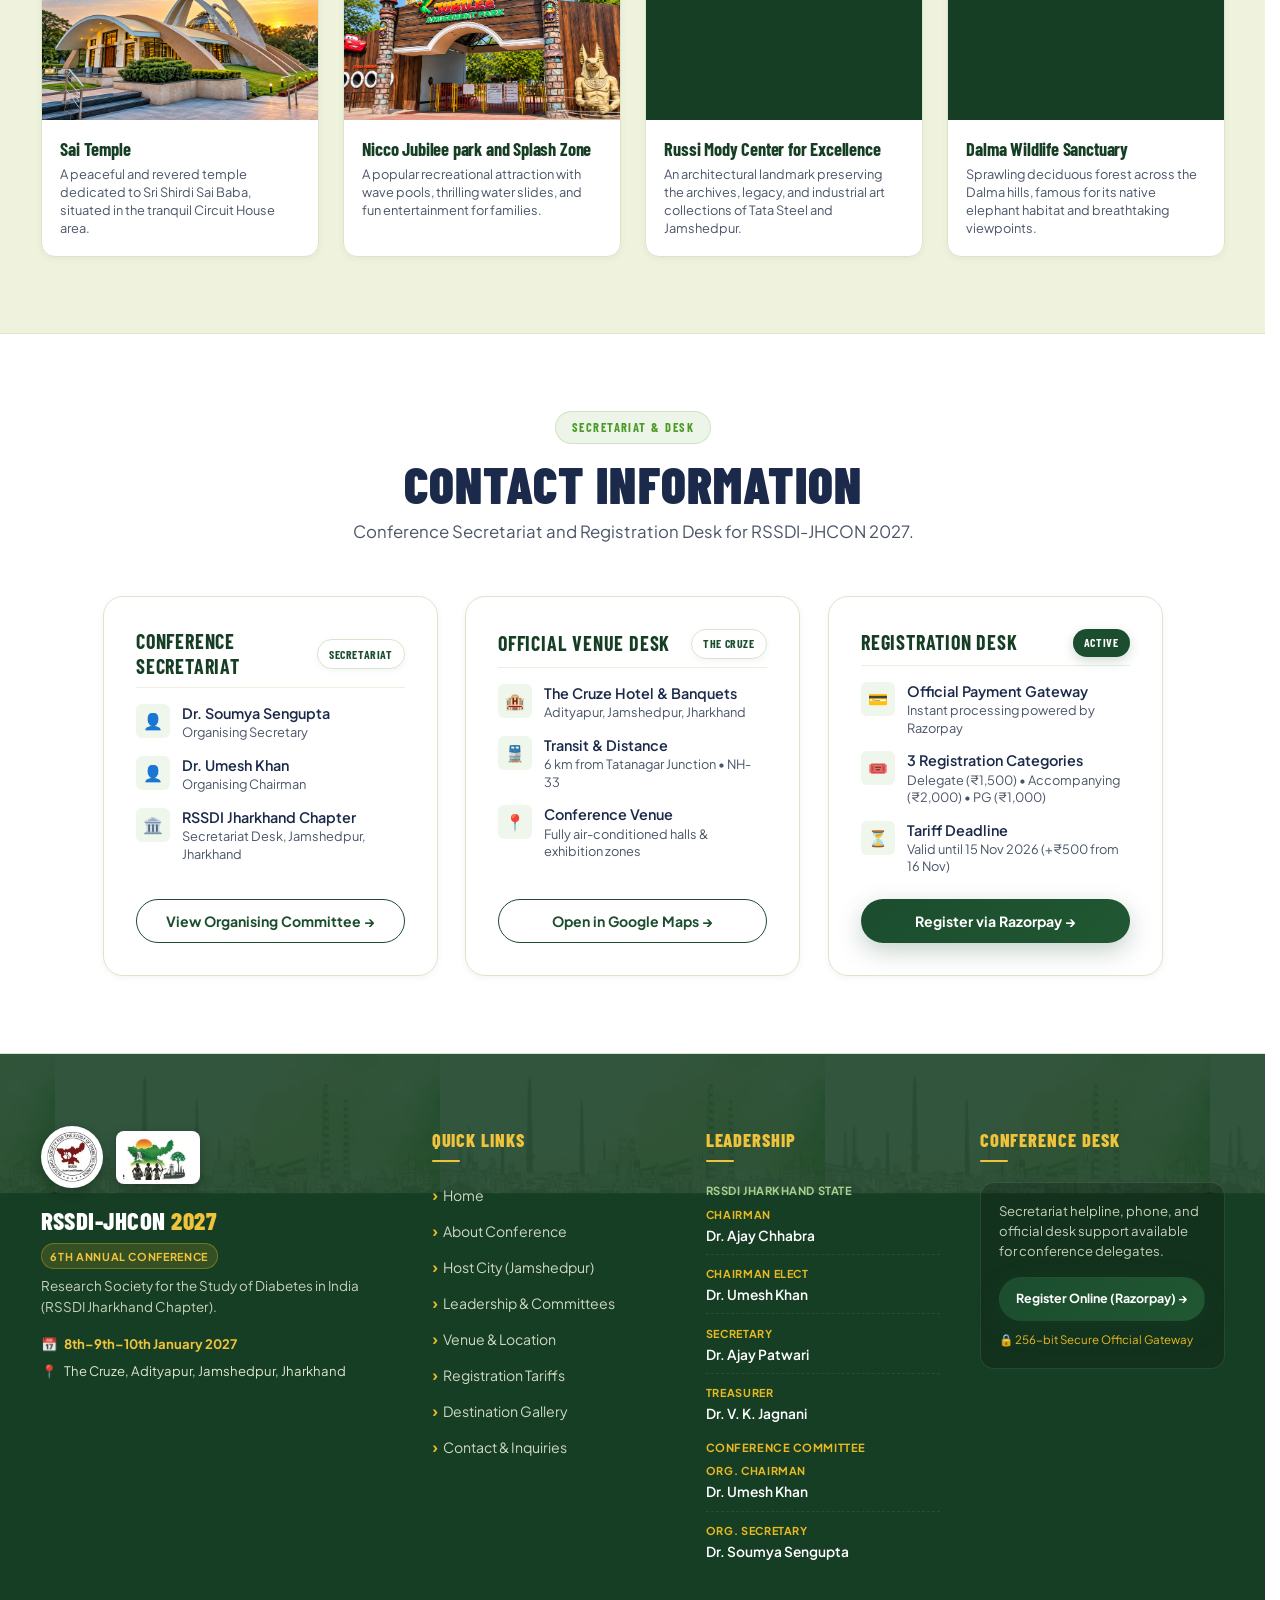
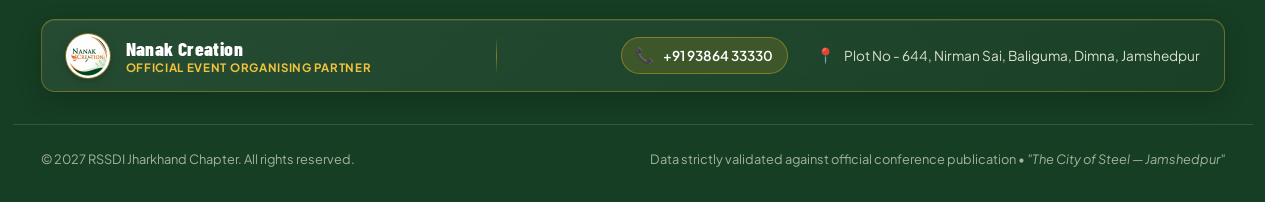
==== commit 61081a25: "Fix the size of images" ====
--- a/index.html
+++ b/index.html
@@ -154,7 +154,13 @@
         <span class="maroon">RSSDI</span><span class="forest">-JHCON</span> <span class="kelly">2027</span>
       </div>
       <button type="button" class="modal-close-btn" id="drawer-close" style="position: static;"
-        aria-label="Close Menu">&times;</button>
+        aria-label="Close Menu">
+        <svg width="18" height="18" viewBox="0 0 24 24" fill="none" stroke="currentColor" stroke-width="2.5"
+          stroke-linecap="round" stroke-linejoin="round" aria-hidden="true">
+          <line x1="18" y1="6" x2="6" y2="18"></line>
+          <line x1="6" y1="6" x2="18" y2="18"></line>
+        </svg>
+      </button>
     </div>
     <ul style="list-style: none; display: flex; flex-direction: column; gap: 0.85rem; margin-bottom: 2rem;">
       <li><a href="#hero" class="drawer-link nav-link">Home</a></li>
@@ -1418,17 +1424,21 @@
 
   <!-- Modal 3: Lightbox Modal -->
   <div class="modal-backdrop" id="lightbox-modal" role="dialog" aria-modal="true" aria-hidden="true">
+    <button type="button" class="lightbox-close-btn" id="lightbox-close-btn" aria-label="Close Lightbox">
+      <svg width="20" height="20" viewBox="0 0 24 24" fill="none" stroke="currentColor" stroke-width="2.5"
+        stroke-linecap="round" stroke-linejoin="round" aria-hidden="true">
+        <line x1="18" y1="6" x2="6" y2="18"></line>
+        <line x1="6" y1="6" x2="18" y2="18"></line>
+      </svg>
+    </button>
+    <button type="button" class="lightbox-nav-btn lightbox-prev" id="lightbox-prev-btn"
+      aria-label="Previous Image">&#10094;</button>
+    <button type="button" class="lightbox-nav-btn lightbox-next" id="lightbox-next-btn"
+      aria-label="Next Image">&#10095;</button>
+
     <div class="lightbox-window">
-      <button type="button" class="modal-close-btn" id="lightbox-close-btn"
-        style="position: absolute; top: 1rem; right: 1rem; z-index: 20; background: rgba(0,0,0,0.6); color: #fff; border-color: rgba(255,255,255,0.3);"
-        aria-label="Close Lightbox">&times;</button>
-      <button type="button" class="lightbox-nav-btn lightbox-prev" id="lightbox-prev-btn"
-        aria-label="Previous Image">&#10094;</button>
-      <button type="button" class="lightbox-nav-btn lightbox-next" id="lightbox-next-btn"
-        aria-label="Next Image">&#10095;</button>
-
       <div class="lightbox-img-wrapper">
-        <img id="lightbox-img" src="" alt="Jamshedpur Landmark" width="800" height="500">
+        <img id="lightbox-img" src="" alt="Jamshedpur Landmark">
       </div>
 
       <div class="lightbox-caption-bar">
--- a/css/components.css
+++ b/css/components.css
@@ -831,17 +831,24 @@
   position: absolute;
   top: 1.25rem;
   right: 1.25rem;
-  width: 38px;
-  height: 38px;
+  width: 44px;
+  height: 44px;
+  min-width: 44px;
+  min-height: 44px;
+  aspect-ratio: 1 / 1;
   border-radius: 50%;
+  padding: 0;
+  box-sizing: border-box;
   background: var(--color-cream-card);
   border: 1px solid var(--color-border);
-  display: flex;
+  display: inline-flex;
   align-items: center;
   justify-content: center;
-  font-size: 1.25rem;
+  font-size: 1.35rem;
+  line-height: 1;
   color: var(--color-text-muted);
   transition: all var(--transition-fast);
+  cursor: pointer;
 }
 
 .modal-close-btn:hover {
@@ -850,14 +857,62 @@
   border-color: var(--color-maroon);
 }
 
+.modal-close-btn svg {
+  display: block;
+}
+
+/* Lightbox Specific Close Button (Perfect circular geometry & high contrast) */
+.lightbox-close-btn {
+  position: fixed;
+  top: 1.25rem;
+  right: 1.25rem;
+  width: 44px;
+  height: 44px;
+  min-width: 44px;
+  min-height: 44px;
+  aspect-ratio: 1 / 1;
+  border-radius: 50%;
+  background: rgba(16, 27, 51, 0.82);
+  backdrop-filter: blur(8px);
+  -webkit-backdrop-filter: blur(8px);
+  border: 1.5px solid rgba(255, 255, 255, 0.35);
+  color: #ffffff;
+  display: inline-flex;
+  align-items: center;
+  justify-content: center;
+  padding: 0;
+  box-sizing: border-box;
+  box-shadow: 0 4px 18px rgba(0, 0, 0, 0.45);
+  cursor: pointer;
+  z-index: 1050;
+  transition: all var(--transition-fast);
+}
+
+.lightbox-close-btn:hover {
+  background: var(--color-maroon);
+  border-color: var(--color-maroon);
+  color: #ffffff;
+  transform: scale(1.08);
+  box-shadow: 0 6px 20px rgba(122, 31, 31, 0.5);
+}
+
+.lightbox-close-btn svg {
+  width: 20px;
+  height: 20px;
+  display: block;
+}
+
 .lightbox-window {
   background: transparent;
   box-shadow: none;
-  max-width: 1000px;
+  max-width: 860px;
+  width: 100%;
   padding: 0;
   display: flex;
   flex-direction: column;
   align-items: center;
+  justify-content: center;
+  margin: auto;
 }
 
 .lightbox-img-wrapper {
@@ -865,37 +920,43 @@
   background: #000000;
   border-radius: var(--radius-square-md);
   overflow: hidden;
-  max-height: 75vh;
+  max-height: min(60vh, calc(100vh - 250px));
+  max-width: min(100%, 860px);
   display: flex;
   align-items: center;
   justify-content: center;
-  box-shadow: 0 20px 40px rgba(0, 0, 0, 0.5);
+  box-shadow: 0 16px 40px rgba(0, 0, 0, 0.55);
 }
 
 .lightbox-img-wrapper img {
-  max-height: 75vh;
+  max-height: min(60vh, calc(100vh - 250px));
   max-width: 100%;
+  width: auto;
+  height: auto;
   object-fit: contain;
+  display: block;
 }
 
 .lightbox-caption-bar {
-  margin-top: 1rem;
+  margin-top: 0.75rem;
   background: rgba(27, 42, 74, 0.96);
   backdrop-filter: blur(8px);
+  -webkit-backdrop-filter: blur(8px);
   color: var(--color-white);
-  padding: 1rem 1.5rem;
+  padding: 0.85rem 1.35rem;
   border-radius: var(--radius-square-lg);
   border: 1px solid rgba(255, 255, 255, 0.15);
   text-align: center;
   font-size: var(--text-sm);
   font-weight: var(--weight-semibold);
-  max-width: 800px;
-  width: min(92%, 800px);
+  max-width: 680px;
+  width: min(92%, 680px);
   box-shadow: 0 12px 30px rgba(0, 0, 0, 0.4);
   display: flex;
   flex-direction: column;
   align-items: center;
-  gap: 0.5rem;
+  gap: 0.35rem;
+  flex-shrink: 0;
 }
 
 .lightbox-caption-info {
@@ -915,7 +976,7 @@
   color: #1a1a1a !important;
   font-weight: var(--weight-bold);
   font-size: 0.85rem;
-  padding: 0.55rem 1.35rem;
+  padding: 0.5rem 1.35rem;
   border-radius: var(--radius-full);
   text-decoration: none;
   box-shadow: 0 4px 14px rgba(232, 185, 35, 0.4);
@@ -937,31 +998,66 @@
 }
 
 .lightbox-nav-btn {
-  position: absolute;
+  position: fixed;
   top: 50%;
   transform: translateY(-50%);
   width: 48px;
   height: 48px;
+  min-width: 48px;
+  min-height: 48px;
+  aspect-ratio: 1 / 1;
   border-radius: 50%;
+  padding: 0;
+  box-sizing: border-box;
   background: rgba(255, 255, 255, 0.92);
   color: var(--color-forest-dark);
-  display: flex;
+  display: inline-flex;
   align-items: center;
   justify-content: center;
-  font-size: 1.5rem;
-  box-shadow: var(--shadow-md);
+  font-size: 1.35rem;
+  box-shadow: 0 4px 18px rgba(0, 0, 0, 0.3);
   transition: all var(--transition-fast);
-  z-index: 10;
+  z-index: 1020;
+  cursor: pointer;
+  border: none;
 }
 
 .lightbox-nav-btn:hover {
   background: var(--color-white);
   color: var(--color-kelly);
-  transform: translateY(-50%) scale(1.1);
-}
-
-.lightbox-prev { left: 1rem; }
-.lightbox-next { right: 1rem; }
+  transform: translateY(-50%) scale(1.08);
+  box-shadow: 0 6px 20px rgba(0, 0, 0, 0.4);
+}
+
+.lightbox-prev { left: 1.25rem; }
+.lightbox-next { right: 1.25rem; }
+
+@media (max-width: 768px) {
+  .lightbox-img-wrapper,
+  .lightbox-img-wrapper img {
+    max-height: min(52vh, calc(100vh - 250px));
+  }
+
+  .lightbox-nav-btn {
+    width: 38px;
+    height: 38px;
+    min-width: 38px;
+    min-height: 38px;
+    font-size: 1.15rem;
+  }
+
+  .lightbox-prev { left: 0.5rem; }
+  .lightbox-next { right: 0.5rem; }
+
+  .lightbox-close-btn {
+    top: 0.85rem;
+    right: 0.85rem;
+    width: 38px;
+    height: 38px;
+    min-width: 38px;
+    min-height: 38px;
+  }
+}
 
 .toast-message {
   position: fixed;
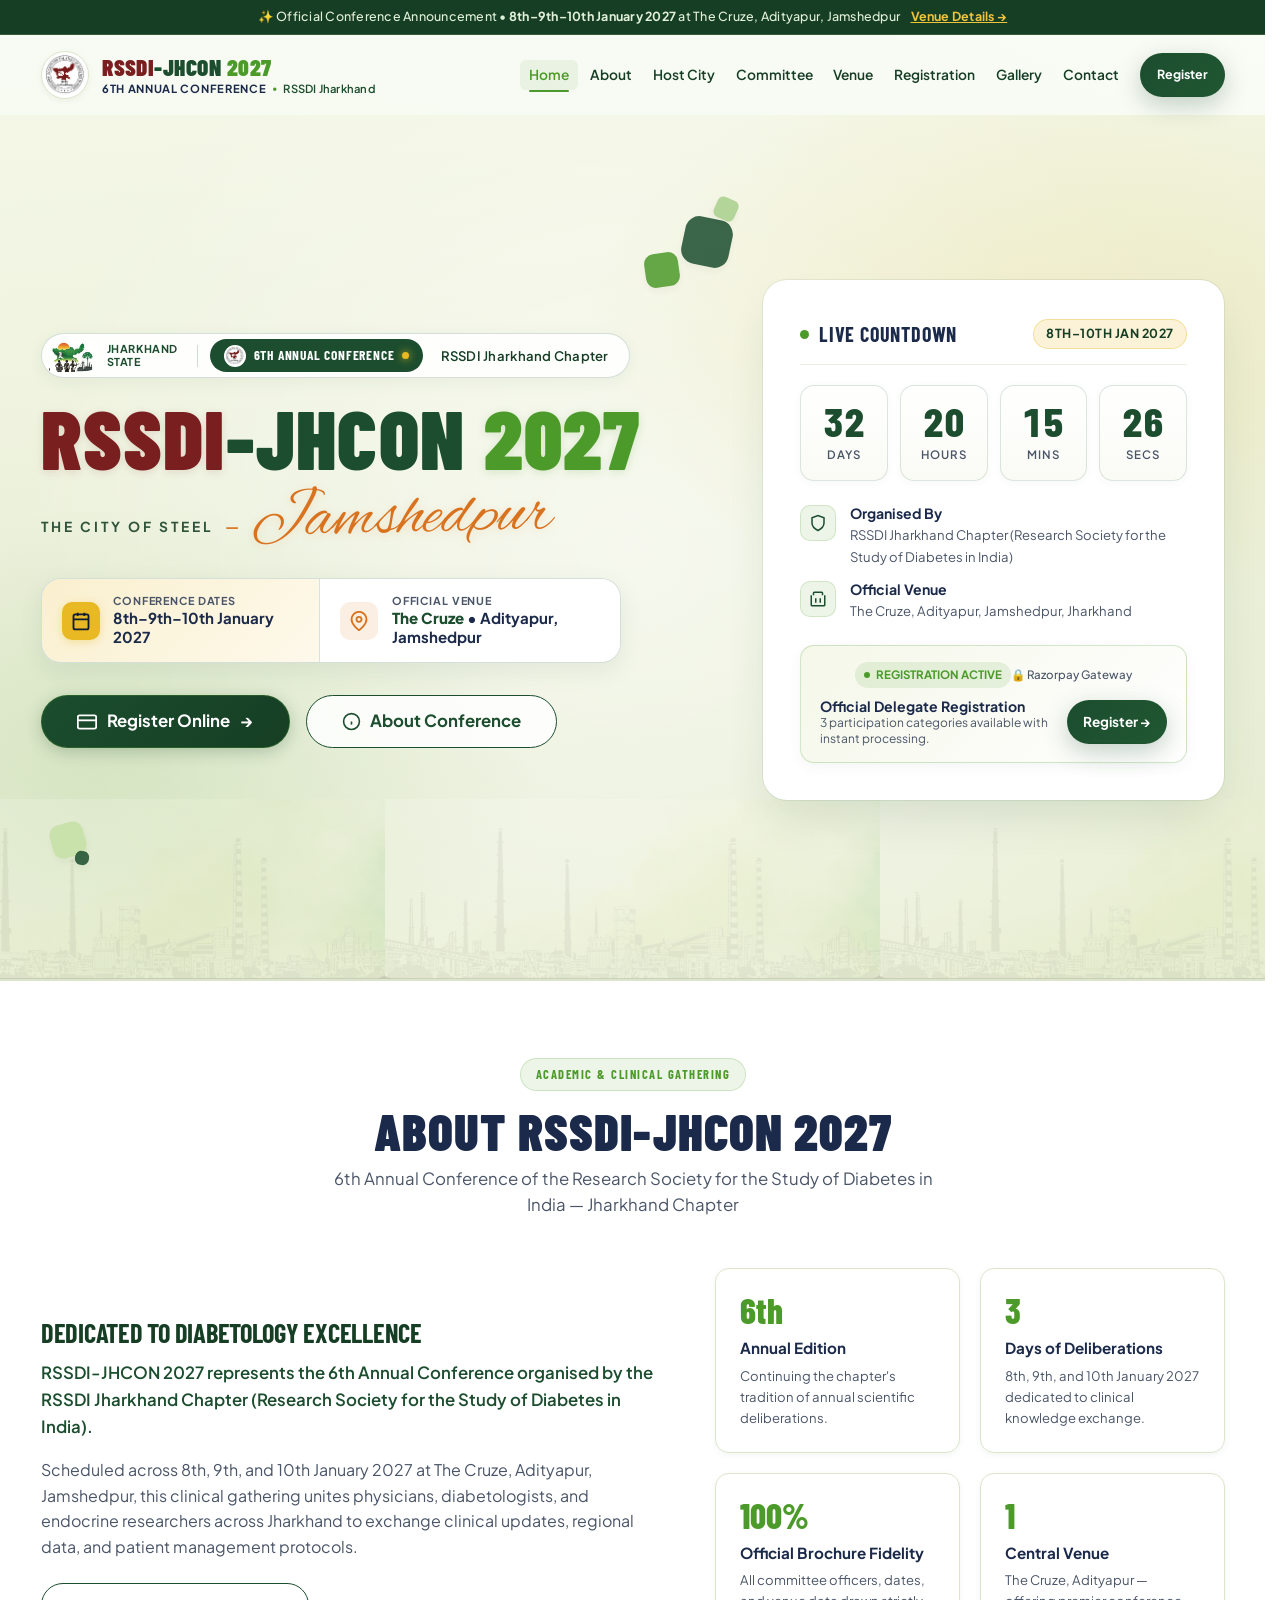
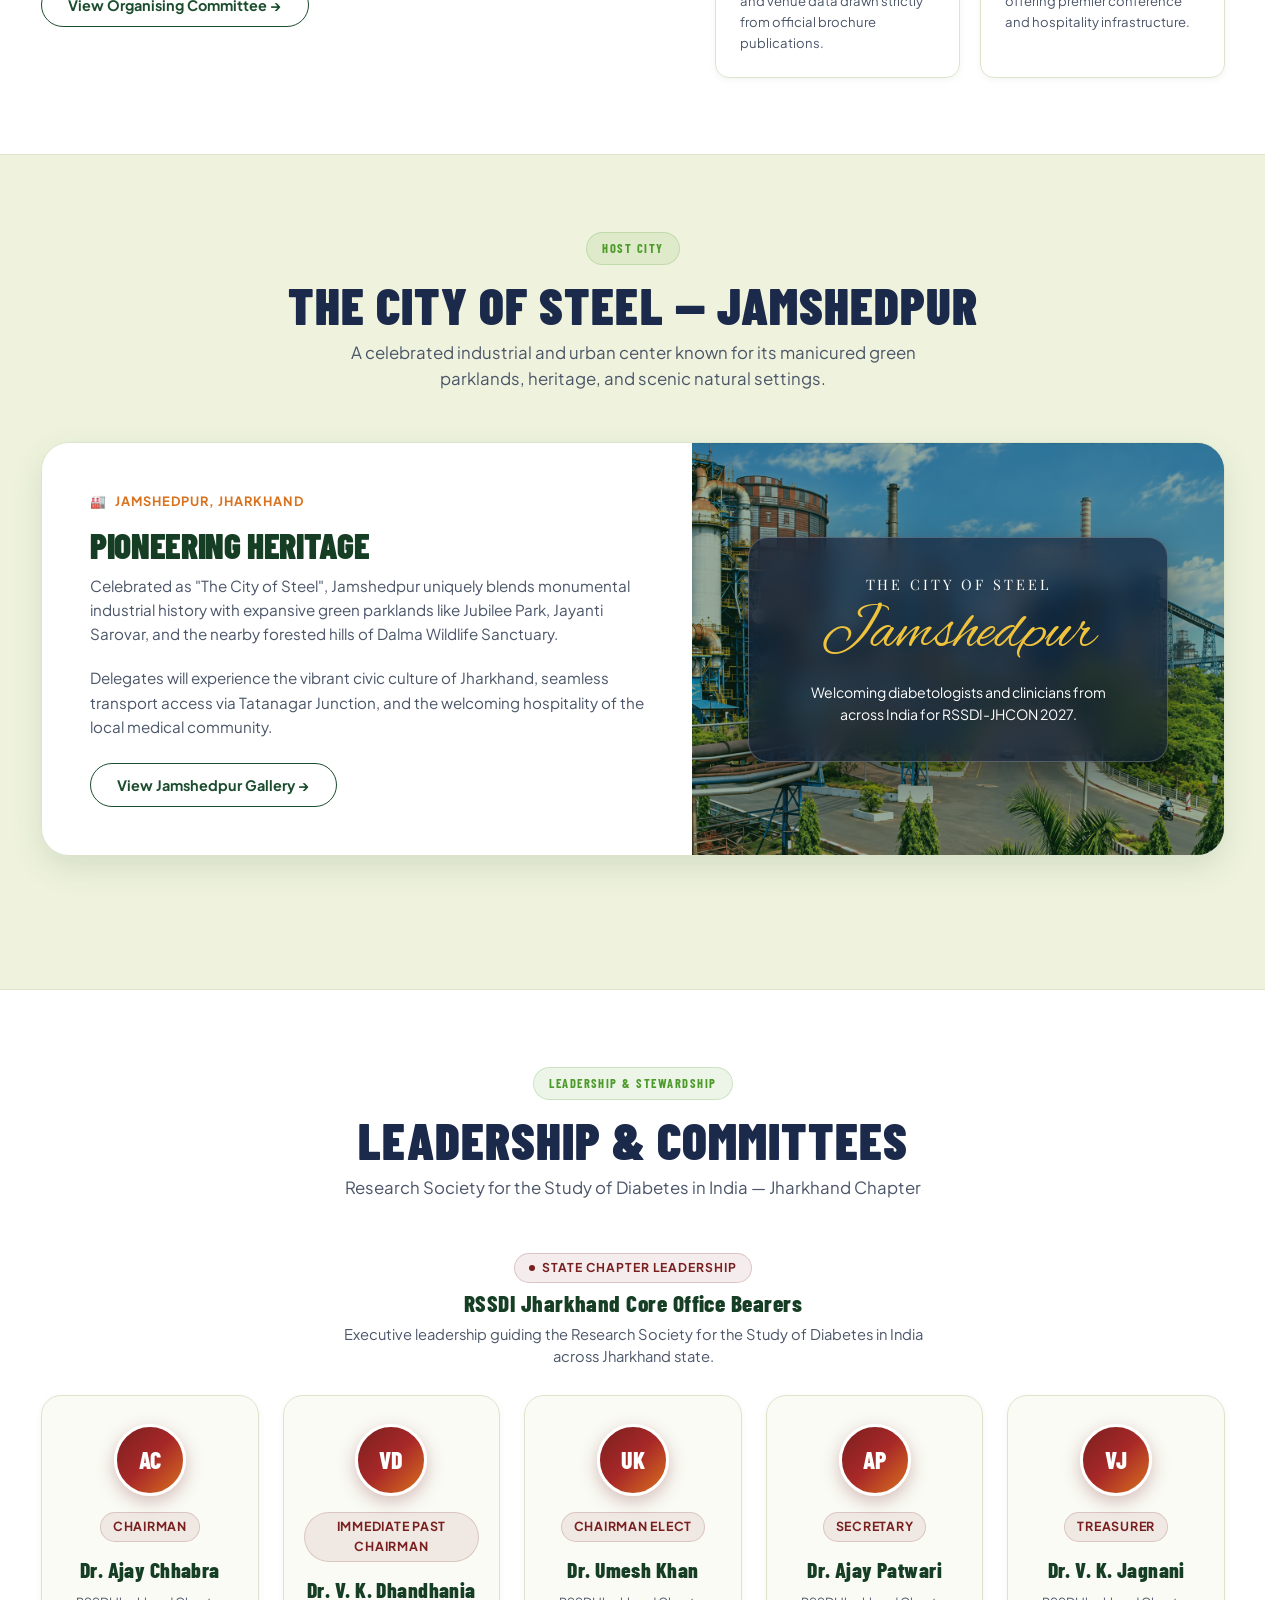
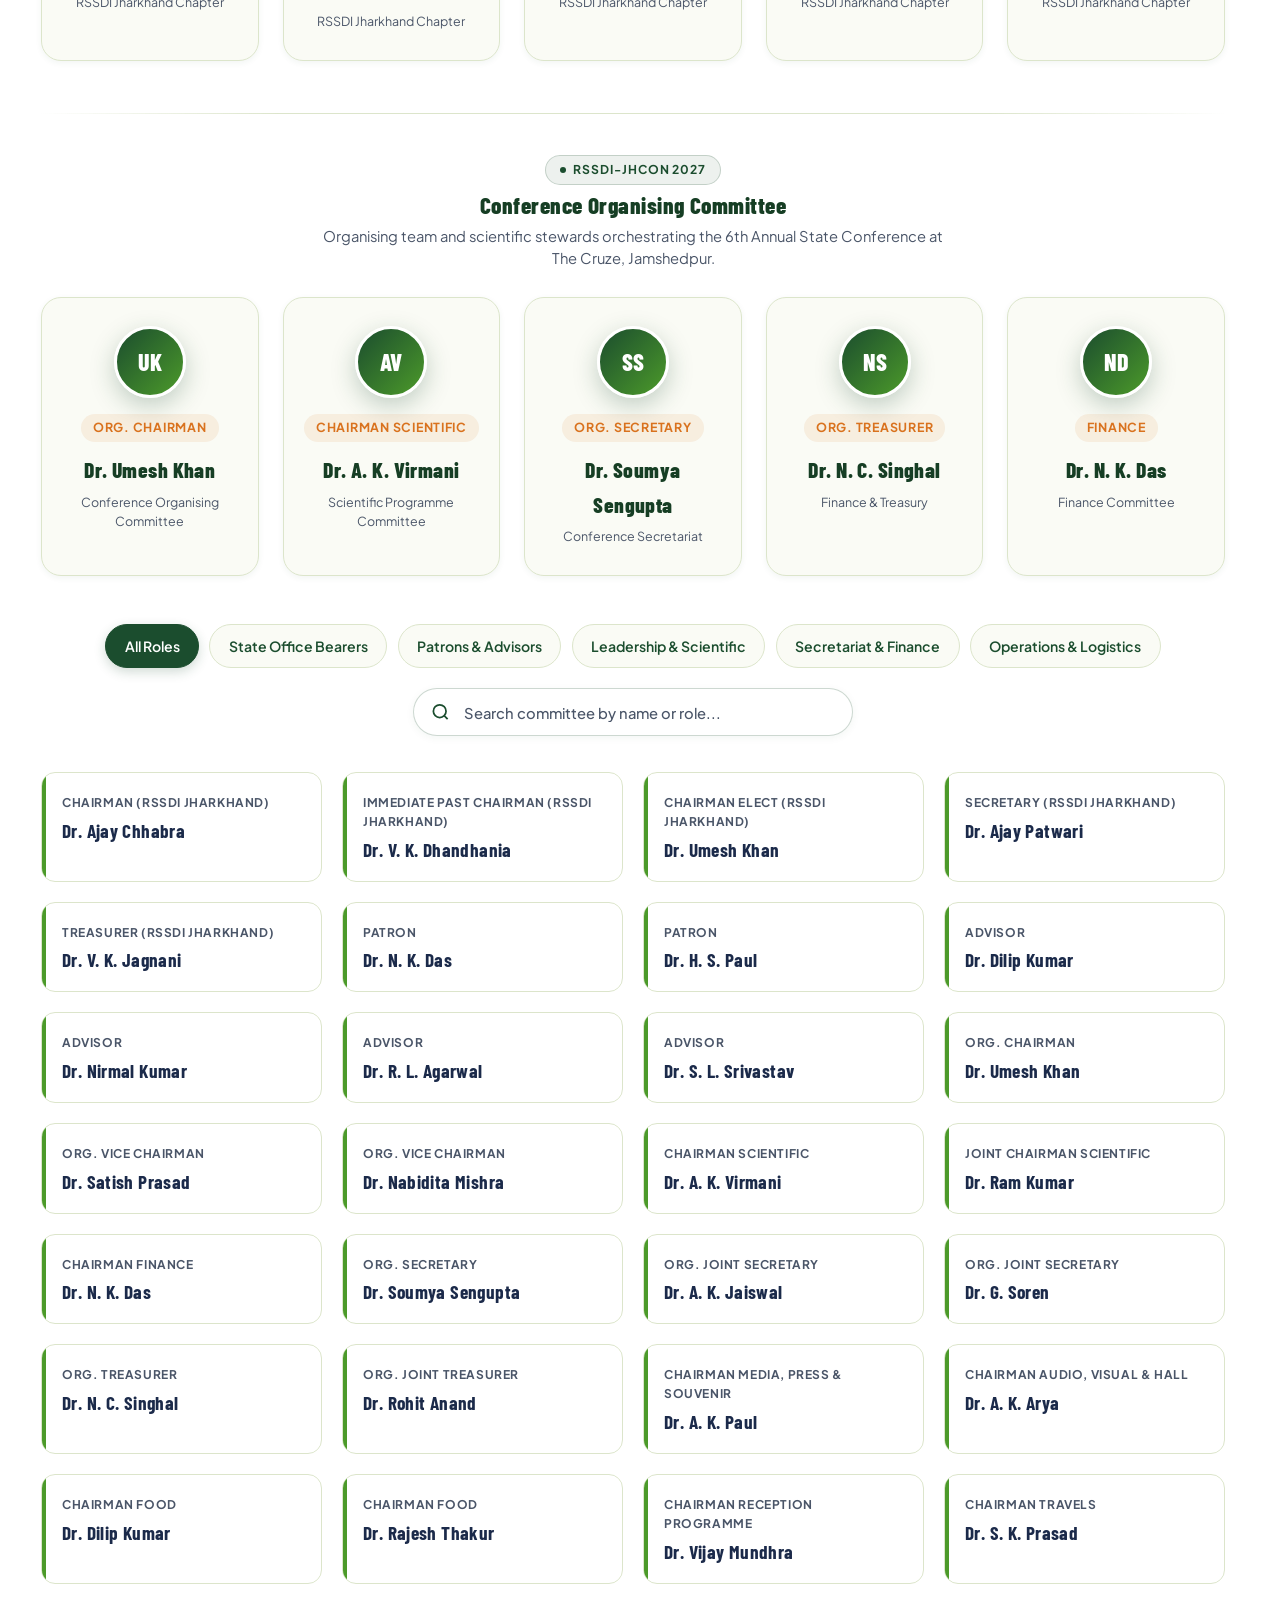
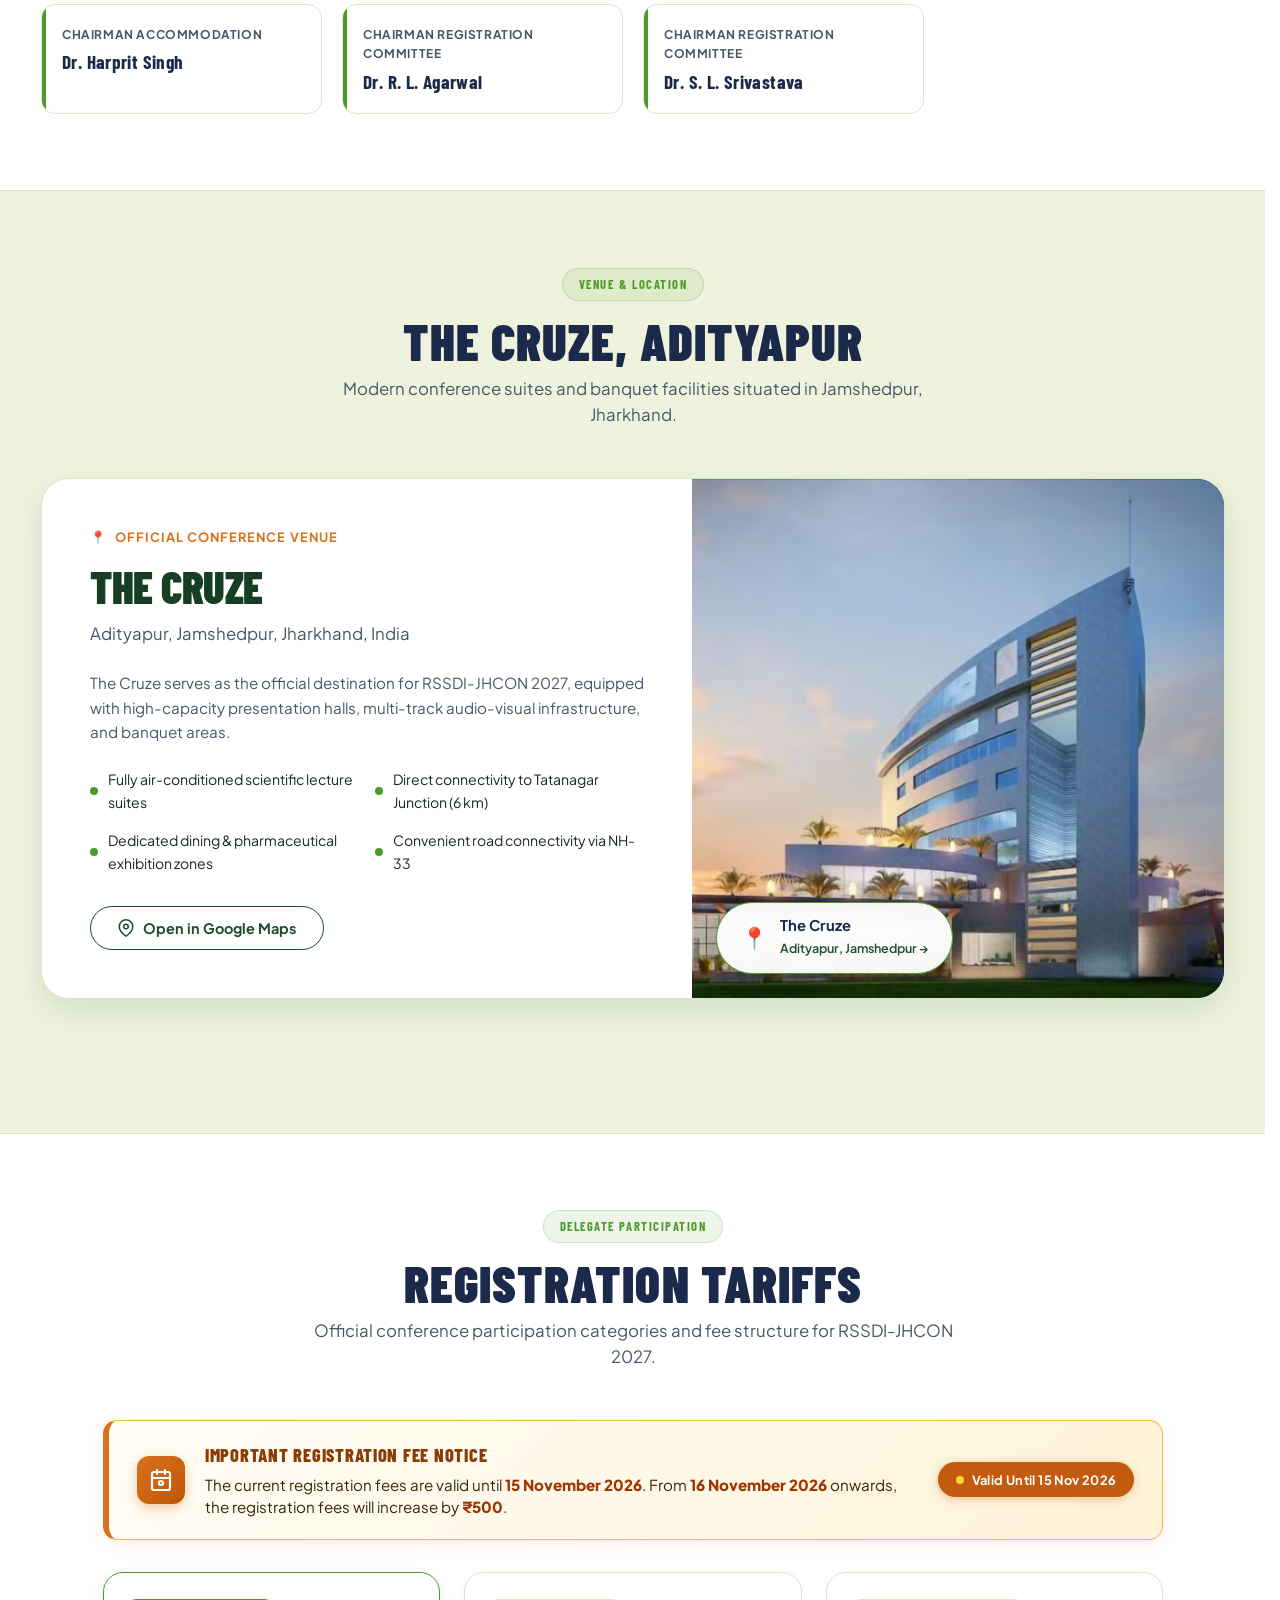
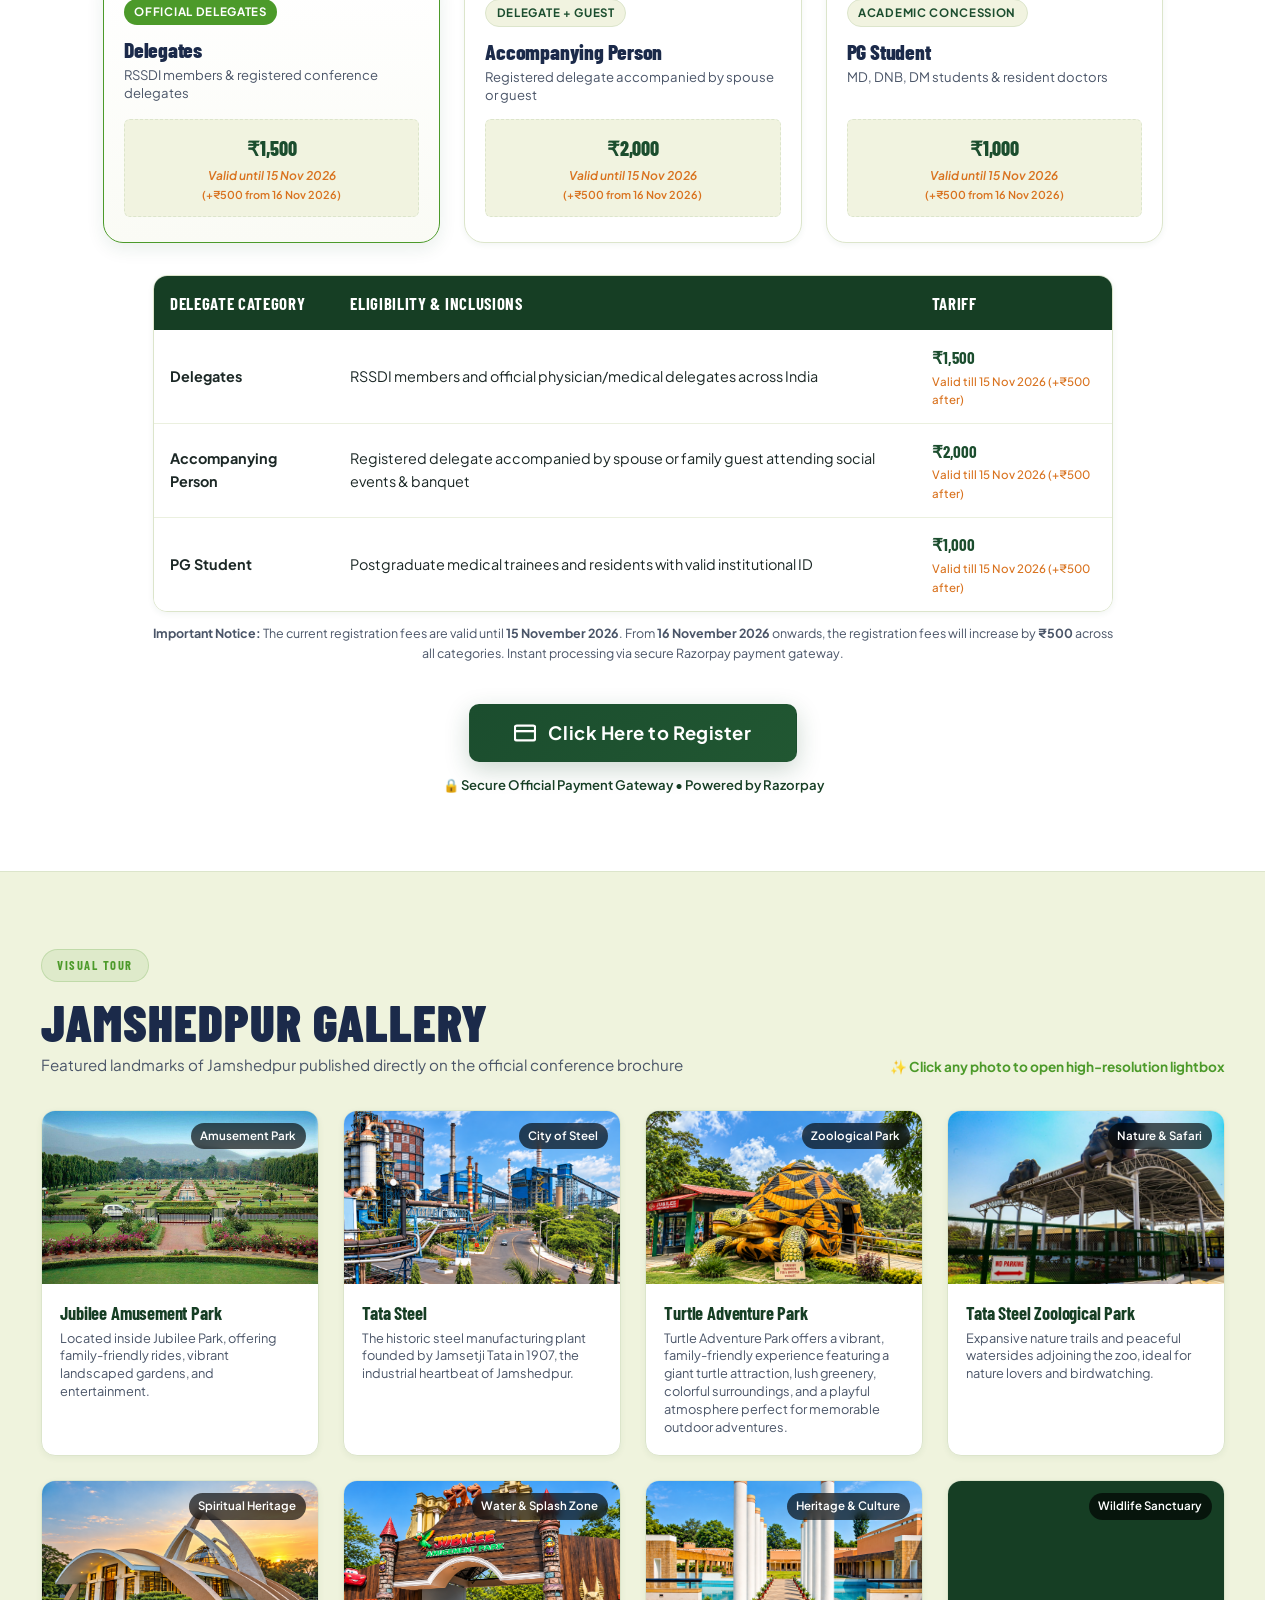
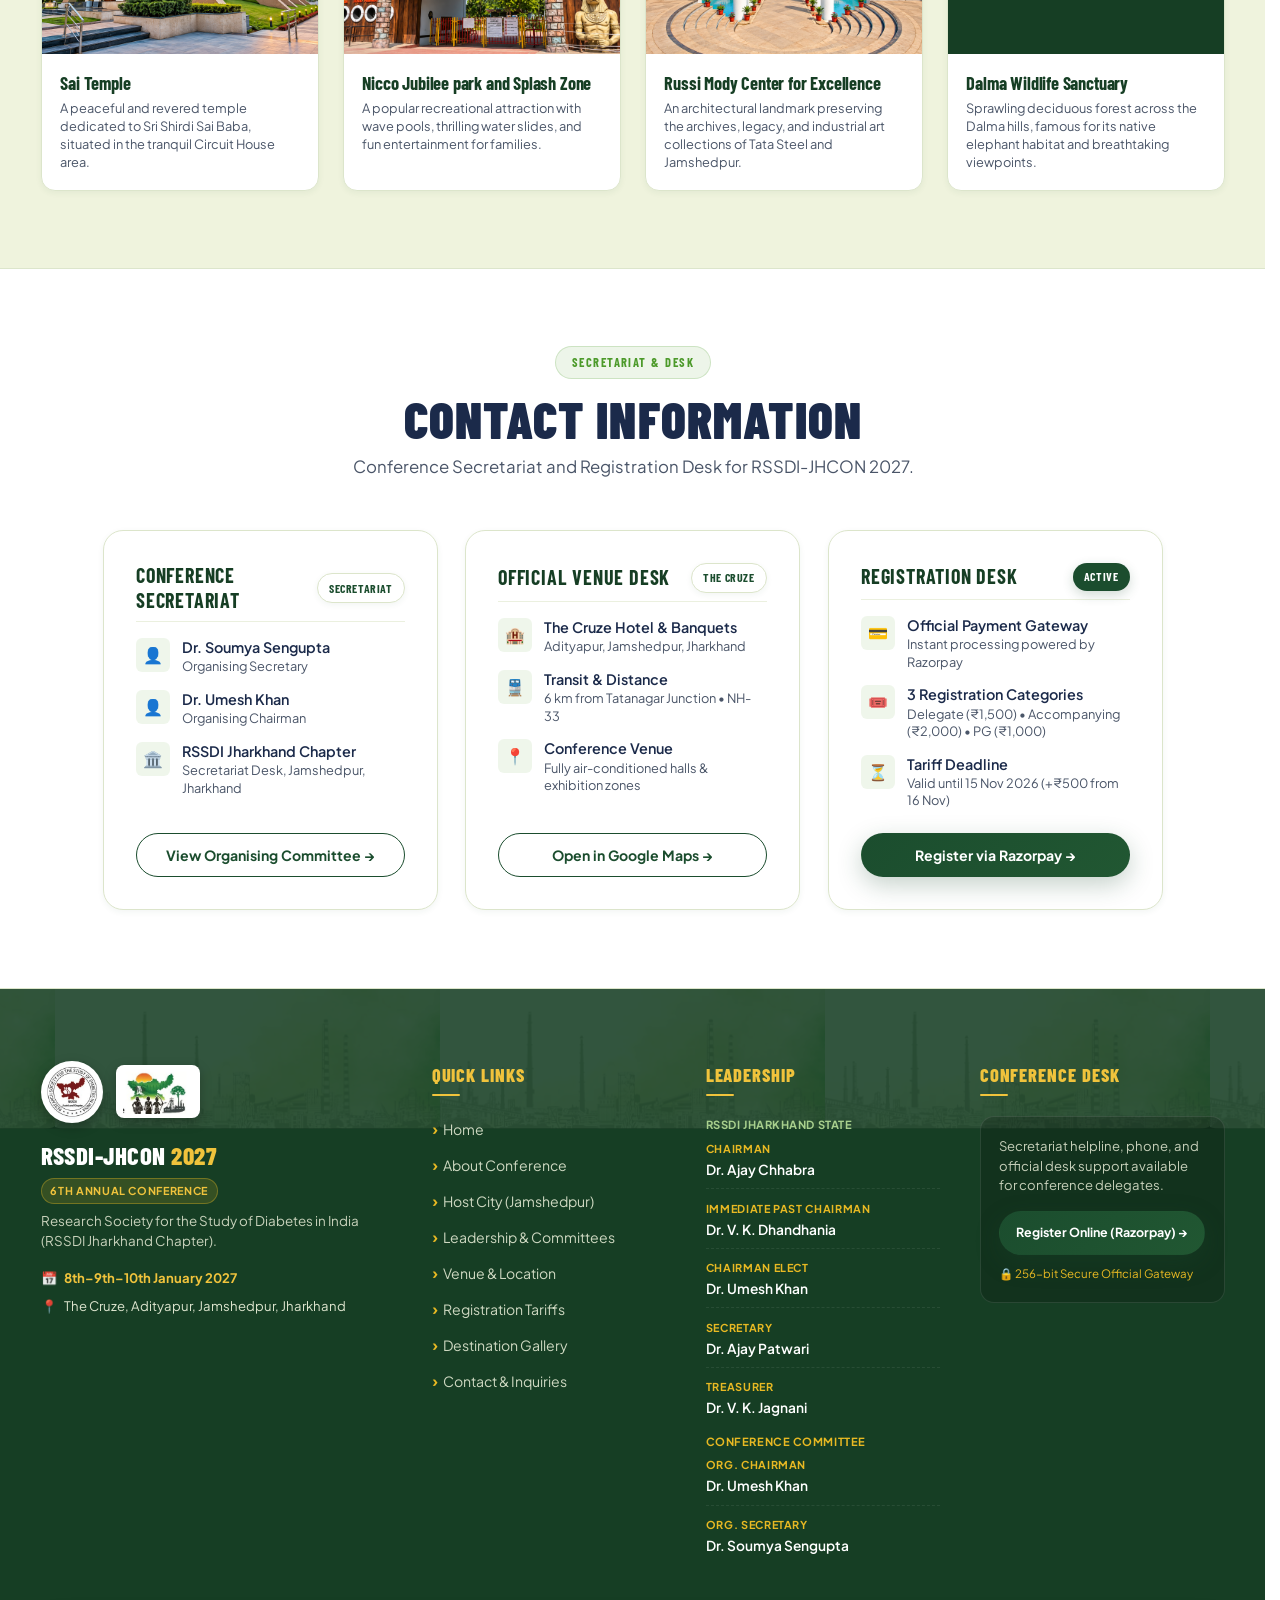
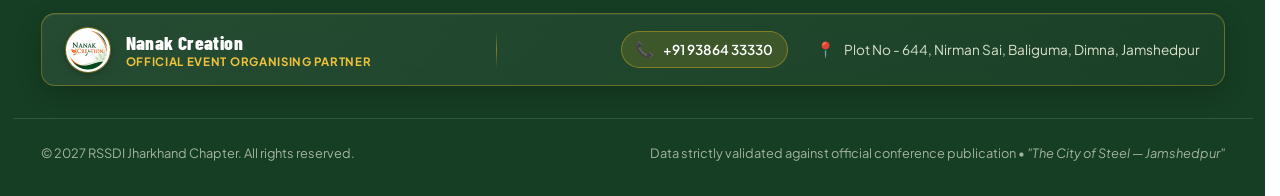
==== commit bf490904: "IPC updated" ====
--- a/index.html
+++ b/index.html
@@ -153,8 +153,7 @@
       <div class="brand-title" style="font-size: 1.35rem;">
         <span class="maroon">RSSDI</span><span class="forest">-JHCON</span> <span class="kelly">2027</span>
       </div>
-      <button type="button" class="modal-close-btn" id="drawer-close" style="position: static;"
-        aria-label="Close Menu">
+      <button type="button" class="modal-close-btn" id="drawer-close" style="position: static;" aria-label="Close Menu">
         <svg width="18" height="18" viewBox="0 0 24 24" fill="none" stroke="currentColor" stroke-width="2.5"
           stroke-linecap="round" stroke-linejoin="round" aria-hidden="true">
           <line x1="18" y1="6" x2="6" y2="18"></line>
@@ -540,6 +539,14 @@
             <div class="core-affil">RSSDI Jharkhand Chapter</div>
           </div>
 
+          <!-- Immediate Past Chairman -->
+          <div class="core-card state-office-card">
+            <div class="core-avatar-badge state-avatar-badge" aria-hidden="true">VD</div>
+            <div class="core-role state-role">Immediate Past Chairman</div>
+            <div class="core-name">Dr. V. K. Dhandhania</div>
+            <div class="core-affil">RSSDI Jharkhand Chapter</div>
+          </div>
+
           <!-- Chairman Elect -->
           <div class="core-card state-office-card">
             <div class="core-avatar-badge state-avatar-badge" aria-hidden="true">UK</div>
@@ -581,7 +588,8 @@
             Conference Organising Committee
           </h3>
           <p class="committee-subdesc">
-            Organising team and scientific stewards orchestrating the 6th Annual State Conference at The Cruze, Jamshedpur.
+            Organising team and scientific stewards orchestrating the 6th Annual State Conference at The Cruze,
+            Jamshedpur.
           </p>
         </div>
 
@@ -621,7 +629,8 @@
 
         <!-- Mobile Committee Directory Toggle Button (Keeps mobile interface short) -->
         <div class="committee-mobile-toggle-wrap">
-          <button type="button" id="toggle-full-committee" class="btn btn-outline btn-sm committee-toggle-btn" aria-expanded="false" aria-controls="full-committee-wrapper">
+          <button type="button" id="toggle-full-committee" class="btn btn-outline btn-sm committee-toggle-btn"
+            aria-expanded="false" aria-controls="full-committee-wrapper">
             <span id="committee-toggle-text">View Full Committee Directory</span>
             <span id="committee-toggle-icon" aria-hidden="true">↓</span>
           </button>
@@ -630,152 +639,156 @@
         <div class="full-committee-collapsible" id="full-committee-wrapper">
           <!-- Full Committee Filters & Live Search Toolbar -->
           <div class="committee-toolbar reveal-on-scroll">
-          <div class="committee-filters" role="tablist" aria-label="Committee Categories">
-            <button type="button" class="filter-btn active" data-filter="all">All Roles</button>
-            <button type="button" class="filter-btn" data-filter="state">State Office Bearers</button>
-            <button type="button" class="filter-btn" data-filter="patron">Patrons & Advisors</button>
-            <button type="button" class="filter-btn" data-filter="leadership">Leadership & Scientific</button>
-            <button type="button" class="filter-btn" data-filter="secretariat">Secretariat & Finance</button>
-            <button type="button" class="filter-btn" data-filter="operational">Operations & Logistics</button>
-          </div>
-
-          <div class="committee-search-box">
-            <input type="text" id="committee-search" placeholder="Search committee by name or role..."
-              class="committee-search-input" aria-label="Search Committee Members">
-            <svg class="committee-search-icon" fill="none" stroke="currentColor" stroke-width="2.2" viewBox="0 0 24 24"
-              aria-hidden="true">
-              <circle cx="11" cy="11" r="8"></circle>
-              <line x1="21" y1="21" x2="16.65" y2="16.65"></line>
-            </svg>
-            <button type="button" id="committee-search-clear" class="committee-search-clear"
-              aria-label="Clear Search">&times;</button>
-          </div>
-        </div>
-
-        <!-- Full Committee Cards Grid -->
-        <div class="committee-directory-grid reveal-on-scroll" id="committee-grid">
-          <!-- State Chapter Core Office Bearers (in directory for search & filtering) -->
-          <div class="committee-member-card" data-category="state">
-            <div class="member-role">Chairman (RSSDI Jharkhand)</div>
-            <div class="member-name">Dr. Ajay Chhabra</div>
-          </div>
-          <div class="committee-member-card" data-category="state">
-            <div class="member-role">Chairman Elect (RSSDI Jharkhand)</div>
-            <div class="member-name">Dr. Umesh Khan</div>
-          </div>
-          <div class="committee-member-card" data-category="state">
-            <div class="member-role">Secretary (RSSDI Jharkhand)</div>
-            <div class="member-name">Dr. Ajay Patwari</div>
-          </div>
-          <div class="committee-member-card" data-category="state">
-            <div class="member-role">Treasurer (RSSDI Jharkhand)</div>
-            <div class="member-name">Dr. V. K. Jagnani</div>
-          </div>
-          <div class="committee-member-card" data-category="patron">
-            <div class="member-role">Patron</div>
-            <div class="member-name">Dr. N. K. Das</div>
-          </div>
-          <div class="committee-member-card" data-category="patron">
-            <div class="member-role">Patron</div>
-            <div class="member-name">Dr. H. S. Paul</div>
-          </div>
-          <div class="committee-member-card" data-category="patron">
-            <div class="member-role">Advisor</div>
-            <div class="member-name">Dr. Dilip Kumar</div>
-          </div>
-          <div class="committee-member-card" data-category="patron">
-            <div class="member-role">Advisor</div>
-            <div class="member-name">Dr. Nirmal Kumar</div>
-          </div>
-          <div class="committee-member-card" data-category="patron">
-            <div class="member-role">Advisor</div>
-            <div class="member-name">Dr. R. L. Agarwal</div>
-          </div>
-          <div class="committee-member-card" data-category="patron">
-            <div class="member-role">Advisor</div>
-            <div class="member-name">Dr. S. L. Srivastav</div>
-          </div>
-          <div class="committee-member-card" data-category="leadership">
-            <div class="member-role">Org. Chairman</div>
-            <div class="member-name">Dr. Umesh Khan</div>
-          </div>
-          <div class="committee-member-card" data-category="leadership">
-            <div class="member-role">Org. Vice Chairman</div>
-            <div class="member-name">Dr. Satish Prasad</div>
-          </div>
-          <div class="committee-member-card" data-category="leadership">
-            <div class="member-role">Org. Vice Chairman</div>
-            <div class="member-name">Dr. Nabidita Mishra</div>
-          </div>
-          <div class="committee-member-card" data-category="leadership">
-            <div class="member-role">Chairman Scientific</div>
-            <div class="member-name">Dr. A. K. Virmani</div>
-          </div>
-          <div class="committee-member-card" data-category="leadership">
-            <div class="member-role">Joint Chairman Scientific</div>
-            <div class="member-name">Dr. Ram Kumar</div>
-          </div>
-          <div class="committee-member-card" data-category="secretariat">
-            <div class="member-role">Chairman Finance</div>
-            <div class="member-name">Dr. N. K. Das</div>
-          </div>
-          <div class="committee-member-card" data-category="secretariat">
-            <div class="member-role">Org. Secretary</div>
-            <div class="member-name">Dr. Soumya Sengupta</div>
-          </div>
-          <div class="committee-member-card" data-category="secretariat">
-            <div class="member-role">Org. Joint Secretary</div>
-            <div class="member-name">Dr. A. K. Jaiswal</div>
-          </div>
-          <div class="committee-member-card" data-category="secretariat">
-            <div class="member-role">Org. Joint Secretary</div>
-            <div class="member-name">Dr. G. Soren</div>
-          </div>
-          <div class="committee-member-card" data-category="secretariat">
-            <div class="member-role">Org. Treasurer</div>
-            <div class="member-name">Dr. N. C. Singhal</div>
-          </div>
-          <div class="committee-member-card" data-category="secretariat">
-            <div class="member-role">Org. Joint Treasurer</div>
-            <div class="member-name">Dr. Rohit Anand</div>
-          </div>
-          <div class="committee-member-card" data-category="operational">
-            <div class="member-role">Chairman Media, Press & Souvenir</div>
-            <div class="member-name">Dr. A. K. Paul</div>
-          </div>
-          <div class="committee-member-card" data-category="operational">
-            <div class="member-role">Chairman Audio, Visual & Hall</div>
-            <div class="member-name">Dr. A. K. Arya</div>
-          </div>
-          <div class="committee-member-card" data-category="operational">
-            <div class="member-role">Chairman Food</div>
-            <div class="member-name">Dr. Dilip Kumar</div>
-          </div>
-          <div class="committee-member-card" data-category="operational">
-            <div class="member-role">Chairman Food</div>
-            <div class="member-name">Dr. Rajesh Thakur</div>
-          </div>
-          <div class="committee-member-card" data-category="operational">
-            <div class="member-role">Chairman Reception Programme</div>
-            <div class="member-name">Dr. Vijay Mundhra</div>
-          </div>
-          <div class="committee-member-card" data-category="operational">
-            <div class="member-role">Chairman Travels</div>
-            <div class="member-name">Dr. S. K. Prasad</div>
-          </div>
-          <div class="committee-member-card" data-category="operational">
-            <div class="member-role">Chairman Accommodation</div>
-            <div class="member-name">Dr. Harprit Singh</div>
-          </div>
-          <div class="committee-member-card" data-category="operational">
-            <div class="member-role">Chairman Registration Committee</div>
-            <div class="member-name">Dr. R. L. Agarwal</div>
-          </div>
-          <div class="committee-member-card" data-category="operational">
-            <div class="member-role">Chairman Registration Committee</div>
-            <div class="member-name">Dr. S. L. Srivastava</div>
-          </div>
-        </div>
+            <div class="committee-filters" role="tablist" aria-label="Committee Categories">
+              <button type="button" class="filter-btn active" data-filter="all">All Roles</button>
+              <button type="button" class="filter-btn" data-filter="state">State Office Bearers</button>
+              <button type="button" class="filter-btn" data-filter="patron">Patrons & Advisors</button>
+              <button type="button" class="filter-btn" data-filter="leadership">Leadership & Scientific</button>
+              <button type="button" class="filter-btn" data-filter="secretariat">Secretariat & Finance</button>
+              <button type="button" class="filter-btn" data-filter="operational">Operations & Logistics</button>
+            </div>
+
+            <div class="committee-search-box">
+              <input type="text" id="committee-search" placeholder="Search committee by name or role..."
+                class="committee-search-input" aria-label="Search Committee Members">
+              <svg class="committee-search-icon" fill="none" stroke="currentColor" stroke-width="2.2"
+                viewBox="0 0 24 24" aria-hidden="true">
+                <circle cx="11" cy="11" r="8"></circle>
+                <line x1="21" y1="21" x2="16.65" y2="16.65"></line>
+              </svg>
+              <button type="button" id="committee-search-clear" class="committee-search-clear"
+                aria-label="Clear Search">&times;</button>
+            </div>
+          </div>
+
+          <!-- Full Committee Cards Grid -->
+          <div class="committee-directory-grid reveal-on-scroll" id="committee-grid">
+            <!-- State Chapter Core Office Bearers (in directory for search & filtering) -->
+            <div class="committee-member-card" data-category="state">
+              <div class="member-role">Chairman (RSSDI Jharkhand)</div>
+              <div class="member-name">Dr. Ajay Chhabra</div>
+            </div>
+            <div class="committee-member-card" data-category="state">
+              <div class="member-role">Immediate Past Chairman (RSSDI Jharkhand)</div>
+              <div class="member-name">Dr. V. K. Dhandhania</div>
+            </div>
+            <div class="committee-member-card" data-category="state">
+              <div class="member-role">Chairman Elect (RSSDI Jharkhand)</div>
+              <div class="member-name">Dr. Umesh Khan</div>
+            </div>
+            <div class="committee-member-card" data-category="state">
+              <div class="member-role">Secretary (RSSDI Jharkhand)</div>
+              <div class="member-name">Dr. Ajay Patwari</div>
+            </div>
+            <div class="committee-member-card" data-category="state">
+              <div class="member-role">Treasurer (RSSDI Jharkhand)</div>
+              <div class="member-name">Dr. V. K. Jagnani</div>
+            </div>
+            <div class="committee-member-card" data-category="patron">
+              <div class="member-role">Patron</div>
+              <div class="member-name">Dr. N. K. Das</div>
+            </div>
+            <div class="committee-member-card" data-category="patron">
+              <div class="member-role">Patron</div>
+              <div class="member-name">Dr. H. S. Paul</div>
+            </div>
+            <div class="committee-member-card" data-category="patron">
+              <div class="member-role">Advisor</div>
+              <div class="member-name">Dr. Dilip Kumar</div>
+            </div>
+            <div class="committee-member-card" data-category="patron">
+              <div class="member-role">Advisor</div>
+              <div class="member-name">Dr. Nirmal Kumar</div>
+            </div>
+            <div class="committee-member-card" data-category="patron">
+              <div class="member-role">Advisor</div>
+              <div class="member-name">Dr. R. L. Agarwal</div>
+            </div>
+            <div class="committee-member-card" data-category="patron">
+              <div class="member-role">Advisor</div>
+              <div class="member-name">Dr. S. L. Srivastav</div>
+            </div>
+            <div class="committee-member-card" data-category="leadership">
+              <div class="member-role">Org. Chairman</div>
+              <div class="member-name">Dr. Umesh Khan</div>
+            </div>
+            <div class="committee-member-card" data-category="leadership">
+              <div class="member-role">Org. Vice Chairman</div>
+              <div class="member-name">Dr. Satish Prasad</div>
+            </div>
+            <div class="committee-member-card" data-category="leadership">
+              <div class="member-role">Org. Vice Chairman</div>
+              <div class="member-name">Dr. Nabidita Mishra</div>
+            </div>
+            <div class="committee-member-card" data-category="leadership">
+              <div class="member-role">Chairman Scientific</div>
+              <div class="member-name">Dr. A. K. Virmani</div>
+            </div>
+            <div class="committee-member-card" data-category="leadership">
+              <div class="member-role">Joint Chairman Scientific</div>
+              <div class="member-name">Dr. Ram Kumar</div>
+            </div>
+            <div class="committee-member-card" data-category="secretariat">
+              <div class="member-role">Chairman Finance</div>
+              <div class="member-name">Dr. N. K. Das</div>
+            </div>
+            <div class="committee-member-card" data-category="secretariat">
+              <div class="member-role">Org. Secretary</div>
+              <div class="member-name">Dr. Soumya Sengupta</div>
+            </div>
+            <div class="committee-member-card" data-category="secretariat">
+              <div class="member-role">Org. Joint Secretary</div>
+              <div class="member-name">Dr. A. K. Jaiswal</div>
+            </div>
+            <div class="committee-member-card" data-category="secretariat">
+              <div class="member-role">Org. Joint Secretary</div>
+              <div class="member-name">Dr. G. Soren</div>
+            </div>
+            <div class="committee-member-card" data-category="secretariat">
+              <div class="member-role">Org. Treasurer</div>
+              <div class="member-name">Dr. N. C. Singhal</div>
+            </div>
+            <div class="committee-member-card" data-category="secretariat">
+              <div class="member-role">Org. Joint Treasurer</div>
+              <div class="member-name">Dr. Rohit Anand</div>
+            </div>
+            <div class="committee-member-card" data-category="operational">
+              <div class="member-role">Chairman Media, Press & Souvenir</div>
+              <div class="member-name">Dr. A. K. Paul</div>
+            </div>
+            <div class="committee-member-card" data-category="operational">
+              <div class="member-role">Chairman Audio, Visual & Hall</div>
+              <div class="member-name">Dr. A. K. Arya</div>
+            </div>
+            <div class="committee-member-card" data-category="operational">
+              <div class="member-role">Chairman Food</div>
+              <div class="member-name">Dr. Dilip Kumar</div>
+            </div>
+            <div class="committee-member-card" data-category="operational">
+              <div class="member-role">Chairman Food</div>
+              <div class="member-name">Dr. Rajesh Thakur</div>
+            </div>
+            <div class="committee-member-card" data-category="operational">
+              <div class="member-role">Chairman Reception Programme</div>
+              <div class="member-name">Dr. Vijay Mundhra</div>
+            </div>
+            <div class="committee-member-card" data-category="operational">
+              <div class="member-role">Chairman Travels</div>
+              <div class="member-name">Dr. S. K. Prasad</div>
+            </div>
+            <div class="committee-member-card" data-category="operational">
+              <div class="member-role">Chairman Accommodation</div>
+              <div class="member-name">Dr. Harprit Singh</div>
+            </div>
+            <div class="committee-member-card" data-category="operational">
+              <div class="member-role">Chairman Registration Committee</div>
+              <div class="member-name">Dr. R. L. Agarwal</div>
+            </div>
+            <div class="committee-member-card" data-category="operational">
+              <div class="member-role">Chairman Registration Committee</div>
+              <div class="member-name">Dr. S. L. Srivastava</div>
+            </div>
+          </div>
         </div>
       </div>
     </section>
@@ -840,8 +853,10 @@
               style="position: absolute; bottom: 1.5rem; left: 1.5rem; margin: 0; background: rgba(255, 255, 255, 0.95); backdrop-filter: blur(10px); -webkit-backdrop-filter: blur(10px); border: 1.5px solid var(--color-kelly); box-shadow: 0 8px 24px rgba(0,0,0,0.25); text-decoration: none; z-index: 2;">
               <span style="font-size: 1.35rem;" aria-hidden="true">📍</span>
               <div style="text-align: left;">
-                <strong style="display: block; font-size: 0.92rem; color: var(--color-navy); line-height: 1.2;">The Cruze</strong>
-                <span style="font-size: 0.78rem; color: var(--color-forest); font-weight: 600;">Adityapur, Jamshedpur &rarr;</span>
+                <strong style="display: block; font-size: 0.92rem; color: var(--color-navy); line-height: 1.2;">The
+                  Cruze</strong>
+                <span style="font-size: 0.78rem; color: var(--color-forest); font-weight: 600;">Adityapur, Jamshedpur
+                  &rarr;</span>
               </div>
             </a>
           </div>
@@ -867,7 +882,8 @@
         <!-- Prominent Tariff Validity & Revision Notice -->
         <div class="registration-deadline-banner reveal-on-scroll">
           <div class="deadline-banner-icon" aria-hidden="true">
-            <svg width="24" height="24" viewBox="0 0 24 24" fill="none" stroke="currentColor" stroke-width="2.2" stroke-linecap="round" stroke-linejoin="round">
+            <svg width="24" height="24" viewBox="0 0 24 24" fill="none" stroke="currentColor" stroke-width="2.2"
+              stroke-linecap="round" stroke-linejoin="round">
               <rect x="3" y="4" width="18" height="18" rx="2" ry="2"></rect>
               <line x1="16" y1="2" x2="16" y2="6"></line>
               <line x1="8" y1="2" x2="8" y2="6"></line>
@@ -878,7 +894,8 @@
           <div class="deadline-banner-content">
             <div class="deadline-banner-headline">Important Registration Fee Notice</div>
             <p class="deadline-banner-text">
-              The current registration fees are valid until <strong>15 November 2026</strong>. From <strong>16 November 2026</strong> onwards, the registration fees will increase by <strong>₹500</strong>.
+              The current registration fees are valid until <strong>15 November 2026</strong>. From <strong>16 November
+                2026</strong> onwards, the registration fees will increase by <strong>₹500</strong>.
             </p>
           </div>
           <div class="deadline-banner-badge">
@@ -899,11 +916,6 @@
               <span class="tier-note">Valid until 15 Nov 2026</span>
               <span class="tier-subnote">(+₹500 from 16 Nov 2026)</span>
             </div>
-            <ul class="tier-benefits">
-              <li>All plenary & scientific tracks</li>
-              <li>Accredited delegate certification</li>
-              <li>Conference dining & networking</li>
-            </ul>
           </div>
 
           <!-- Category 2: Delegates with Accompanying Person -->
@@ -916,11 +928,6 @@
               <span class="tier-note">Valid until 15 Nov 2026</span>
               <span class="tier-subnote">(+₹500 from 16 Nov 2026)</span>
             </div>
-            <ul class="tier-benefits">
-              <li>All scientific sessions for delegate</li>
-              <li>Inaugural ceremony & cultural evening</li>
-              <li>Banquet dinner & hospitality for both</li>
-            </ul>
           </div>
 
           <!-- Category 3: Postgraduate Student -->
@@ -933,11 +940,6 @@
               <span class="tier-note">Valid until 15 Nov 2026</span>
               <span class="tier-subnote">(+₹500 from 16 Nov 2026)</span>
             </div>
-            <ul class="tier-benefits">
-              <li>Masterclasses & paper sessions</li>
-              <li>Student concession with institutional proof</li>
-              <li>Certificate of scientific attendance</li>
-            </ul>
           </div>
 
         </div>
@@ -982,7 +984,9 @@
             </table>
           </div>
           <div class="registration-table-note">
-            <strong>Important Notice:</strong> The current registration fees are valid until <strong>15 November 2026</strong>. From <strong>16 November 2026</strong> onwards, the registration fees will increase by <strong>₹500</strong> across all categories. Instant processing via secure Razorpay payment gateway.
+            <strong>Important Notice:</strong> The current registration fees are valid until <strong>15 November
+              2026</strong>. From <strong>16 November 2026</strong> onwards, the registration fees will increase by
+            <strong>₹500</strong> across all categories. Instant processing via secure Razorpay payment gateway.
           </div>
         </div>
 
@@ -1283,10 +1287,12 @@
         <div class="footer-brand-col">
           <div class="footer-emblems-row">
             <div class="footer-emblem-badge">
-              <img src="assets/images/emblem_rssdi_circular.png" alt="RSSDI Emblem" width="54" height="54" loading="lazy">
+              <img src="assets/images/emblem_rssdi_circular.png" alt="RSSDI Emblem" width="54" height="54"
+                loading="lazy">
             </div>
             <div class="footer-emblem-badge footer-emblem-badge-rect">
-              <img src="assets/images/emblem_jharkhand_tourism.png" alt="Jharkhand Tourism Emblem" width="70" height="46" loading="lazy">
+              <img src="assets/images/emblem_jharkhand_tourism.png" alt="Jharkhand Tourism Emblem" width="70"
+                height="46" loading="lazy">
             </div>
           </div>
           <div class="footer-brand-header">
@@ -1326,11 +1332,17 @@
         <!-- Col 3: Key Leadership -->
         <div class="footer-leadership-col">
           <div class="footer-col-title">Leadership</div>
-          <div style="font-size: 0.7rem; text-transform: uppercase; color: var(--color-lime); font-weight: 700; margin-bottom: 0.35rem; letter-spacing: 0.05em;">RSSDI Jharkhand State</div>
+          <div
+            style="font-size: 0.7rem; text-transform: uppercase; color: var(--color-lime); font-weight: 700; margin-bottom: 0.35rem; letter-spacing: 0.05em;">
+            RSSDI Jharkhand State</div>
           <ul class="footer-leadership-list" style="margin-bottom: 0.85rem;">
             <li class="footer-leader-item">
               <span class="leader-role">Chairman</span>
               <strong class="leader-name">Dr. Ajay Chhabra</strong>
+            </li>
+            <li class="footer-leader-item">
+              <span class="leader-role">Immediate Past Chairman</span>
+              <strong class="leader-name">Dr. V. K. Dhandhania</strong>
             </li>
             <li class="footer-leader-item">
               <span class="leader-role">Chairman Elect</span>
@@ -1345,7 +1357,9 @@
               <strong class="leader-name">Dr. V. K. Jagnani</strong>
             </li>
           </ul>
-          <div style="font-size: 0.7rem; text-transform: uppercase; color: var(--color-gold); font-weight: 700; margin-bottom: 0.35rem; letter-spacing: 0.05em;">Conference Committee</div>
+          <div
+            style="font-size: 0.7rem; text-transform: uppercase; color: var(--color-gold); font-weight: 700; margin-bottom: 0.35rem; letter-spacing: 0.05em;">
+            Conference Committee</div>
           <ul class="footer-leadership-list">
             <li class="footer-leader-item">
               <span class="leader-role">Org. Chairman</span>
@@ -1382,7 +1396,8 @@
         <div class="footer-partner-bar">
           <div class="partner-bar-left">
             <div class="partner-bar-logo-wrap">
-              <img src="assets/images/nanak_creation_logo.png" alt="Nanak Creation" class="partner-bar-logo" width="42" height="42" loading="lazy">
+              <img src="assets/images/nanak_creation_logo.png" alt="Nanak Creation" class="partner-bar-logo" width="42"
+                height="42" loading="lazy">
             </div>
             <div class="partner-bar-brand">
               <span class="partner-bar-name">Nanak Creation</span>
--- a/css/components.css
+++ b/css/components.css
@@ -432,7 +432,8 @@
   border-radius: var(--radius-square-xs);
   padding: 0.75rem;
   text-align: center;
-  margin-bottom: 1.15rem;
+  margin-top: auto;
+  margin-bottom: 0;
 }
 
 .tier-amount {
--- a/css/layout.css
+++ b/css/layout.css
@@ -975,10 +975,17 @@
 /* State Chapter Core Office Bearers Grid */
 .state-office-grid {
   display: grid;
-  grid-template-columns: repeat(4, 1fr);
+  grid-template-columns: repeat(auto-fit, minmax(200px, 1fr));
   gap: 1.5rem;
   margin-bottom: 2rem;
 }
+
+@media (min-width: 1024px) {
+  .state-office-grid {
+    grid-template-columns: repeat(5, 1fr);
+  }
+}
+
 
 .state-office-card {
   background: var(--color-white);
@@ -1984,6 +1991,14 @@
     margin-bottom: 1.25rem;
   }
 
+  .state-office-grid .core-card:last-child:nth-child(odd),
+  .core-committee-grid .core-card:last-child:nth-child(odd) {
+    grid-column: 1 / -1;
+    max-width: 280px;
+    margin-inline: auto;
+    width: 100%;
+  }
+
   .core-card {
     padding: 0.85rem 0.55rem;
     border-radius: 12px;
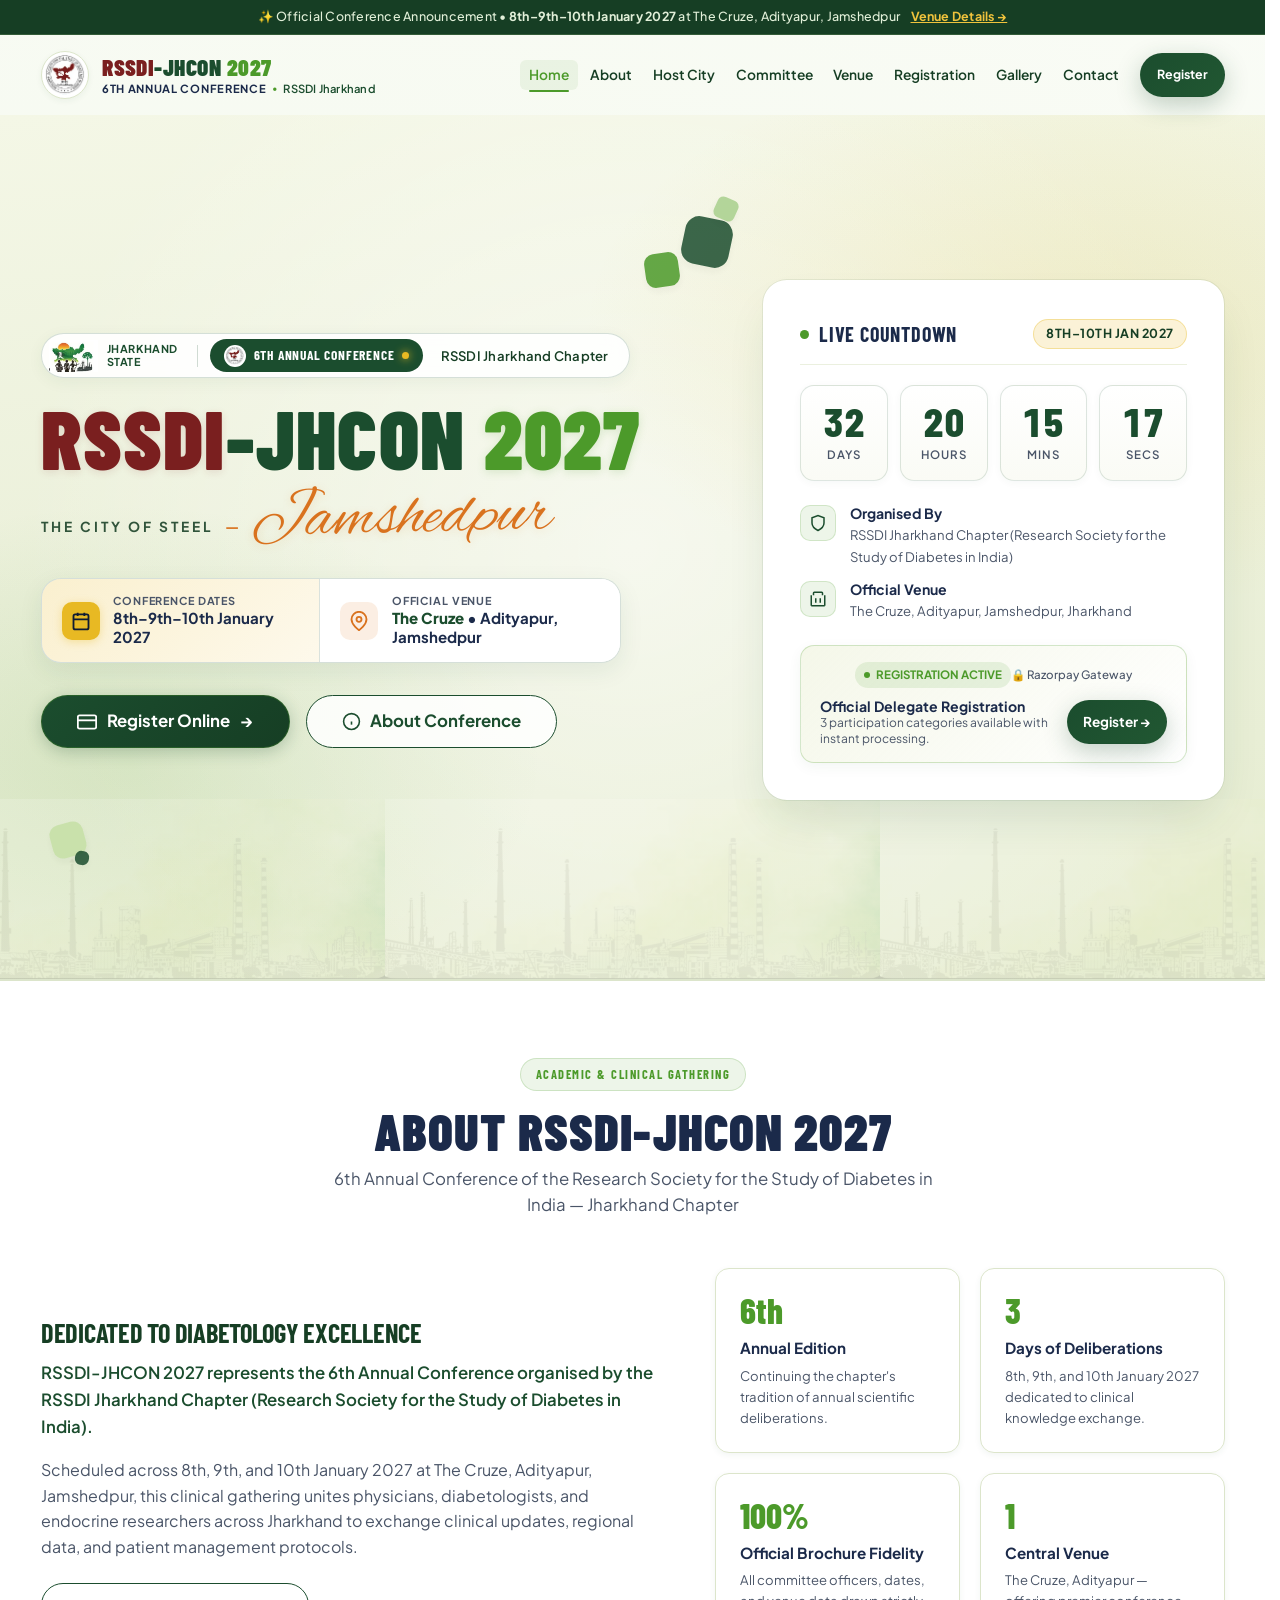
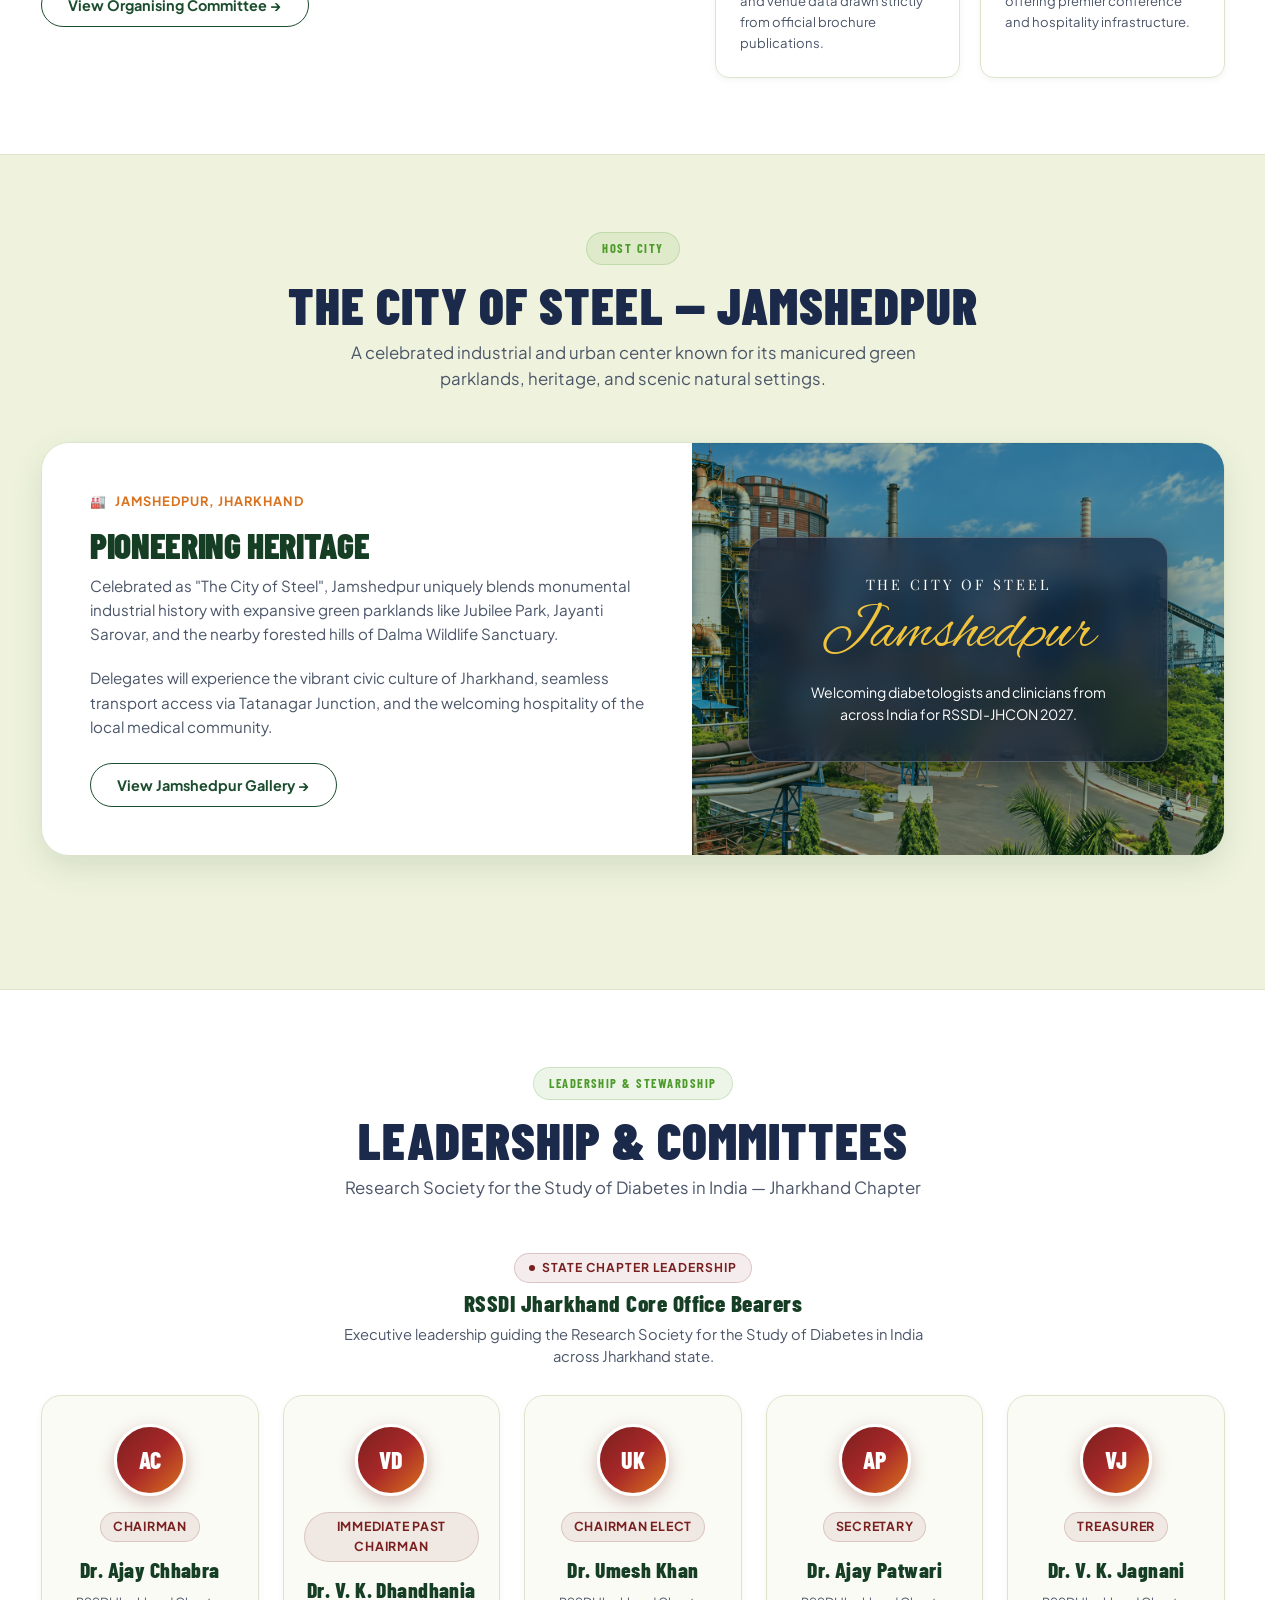
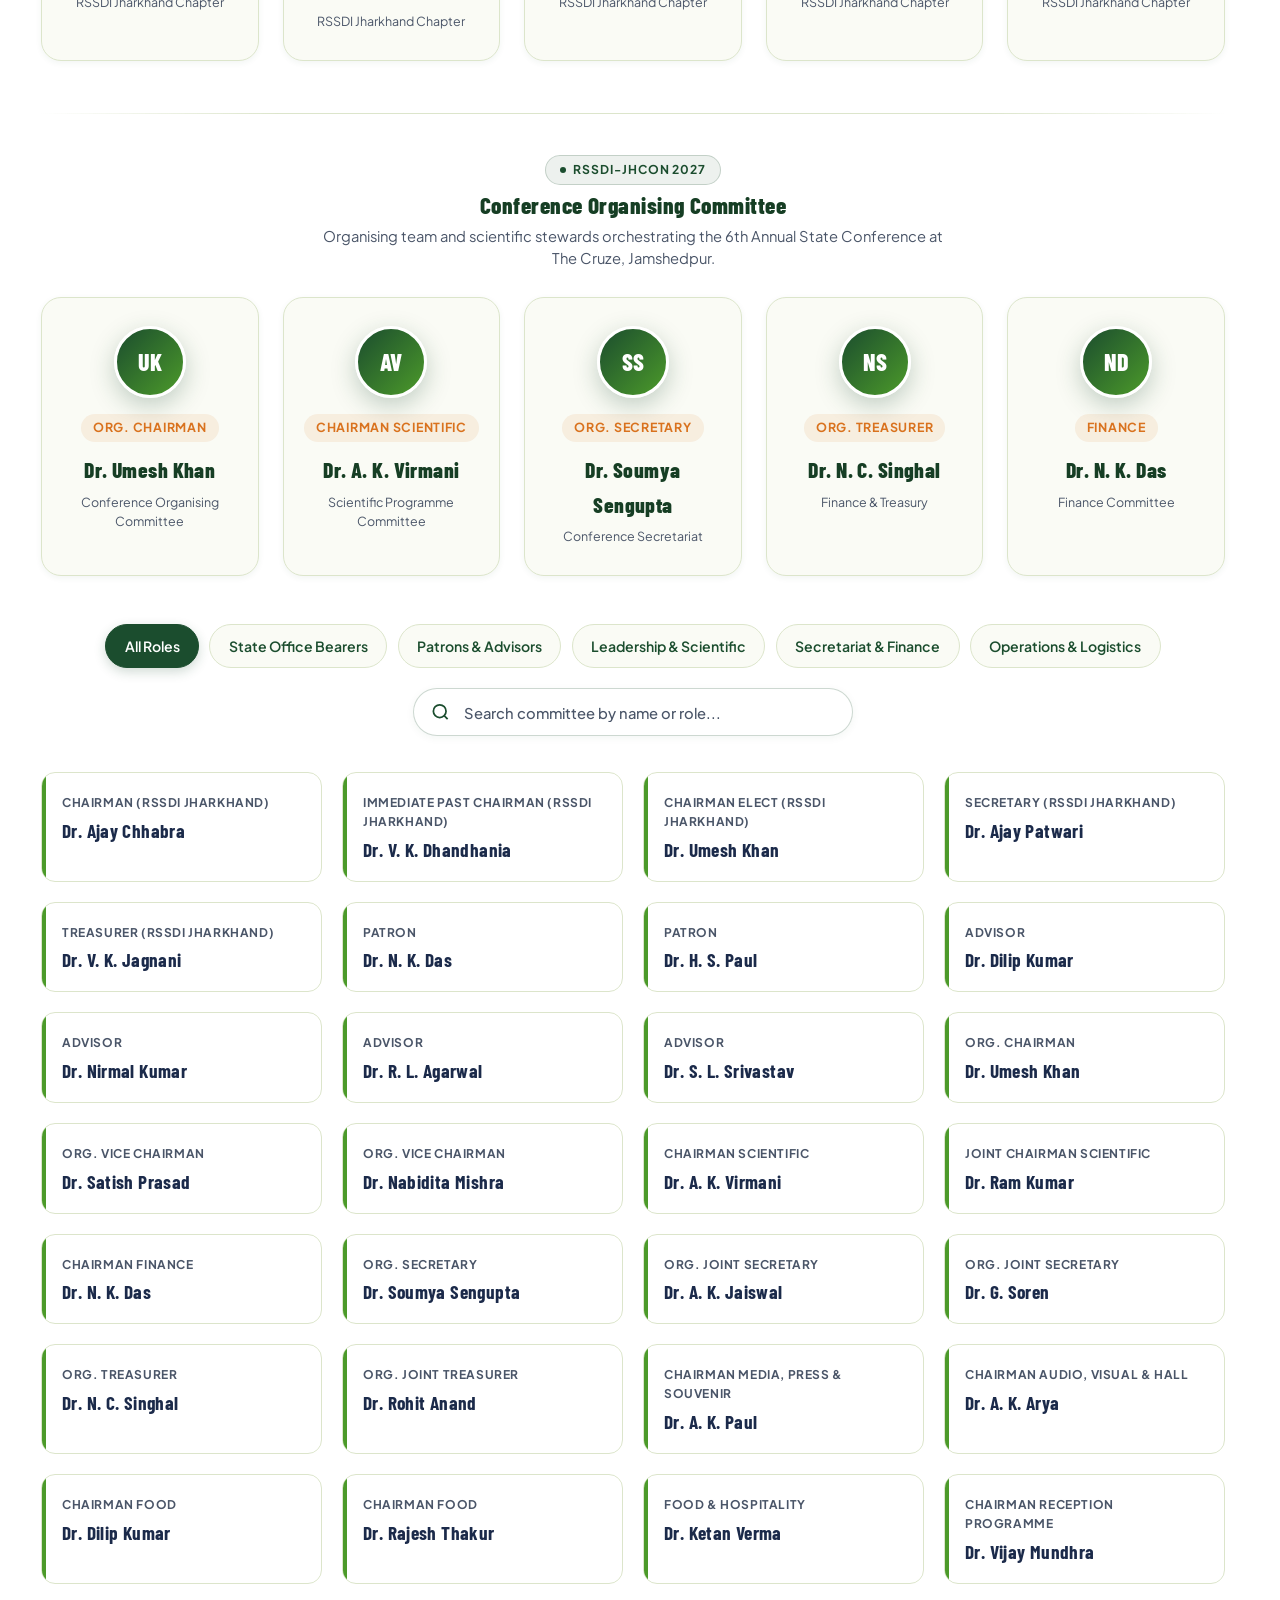
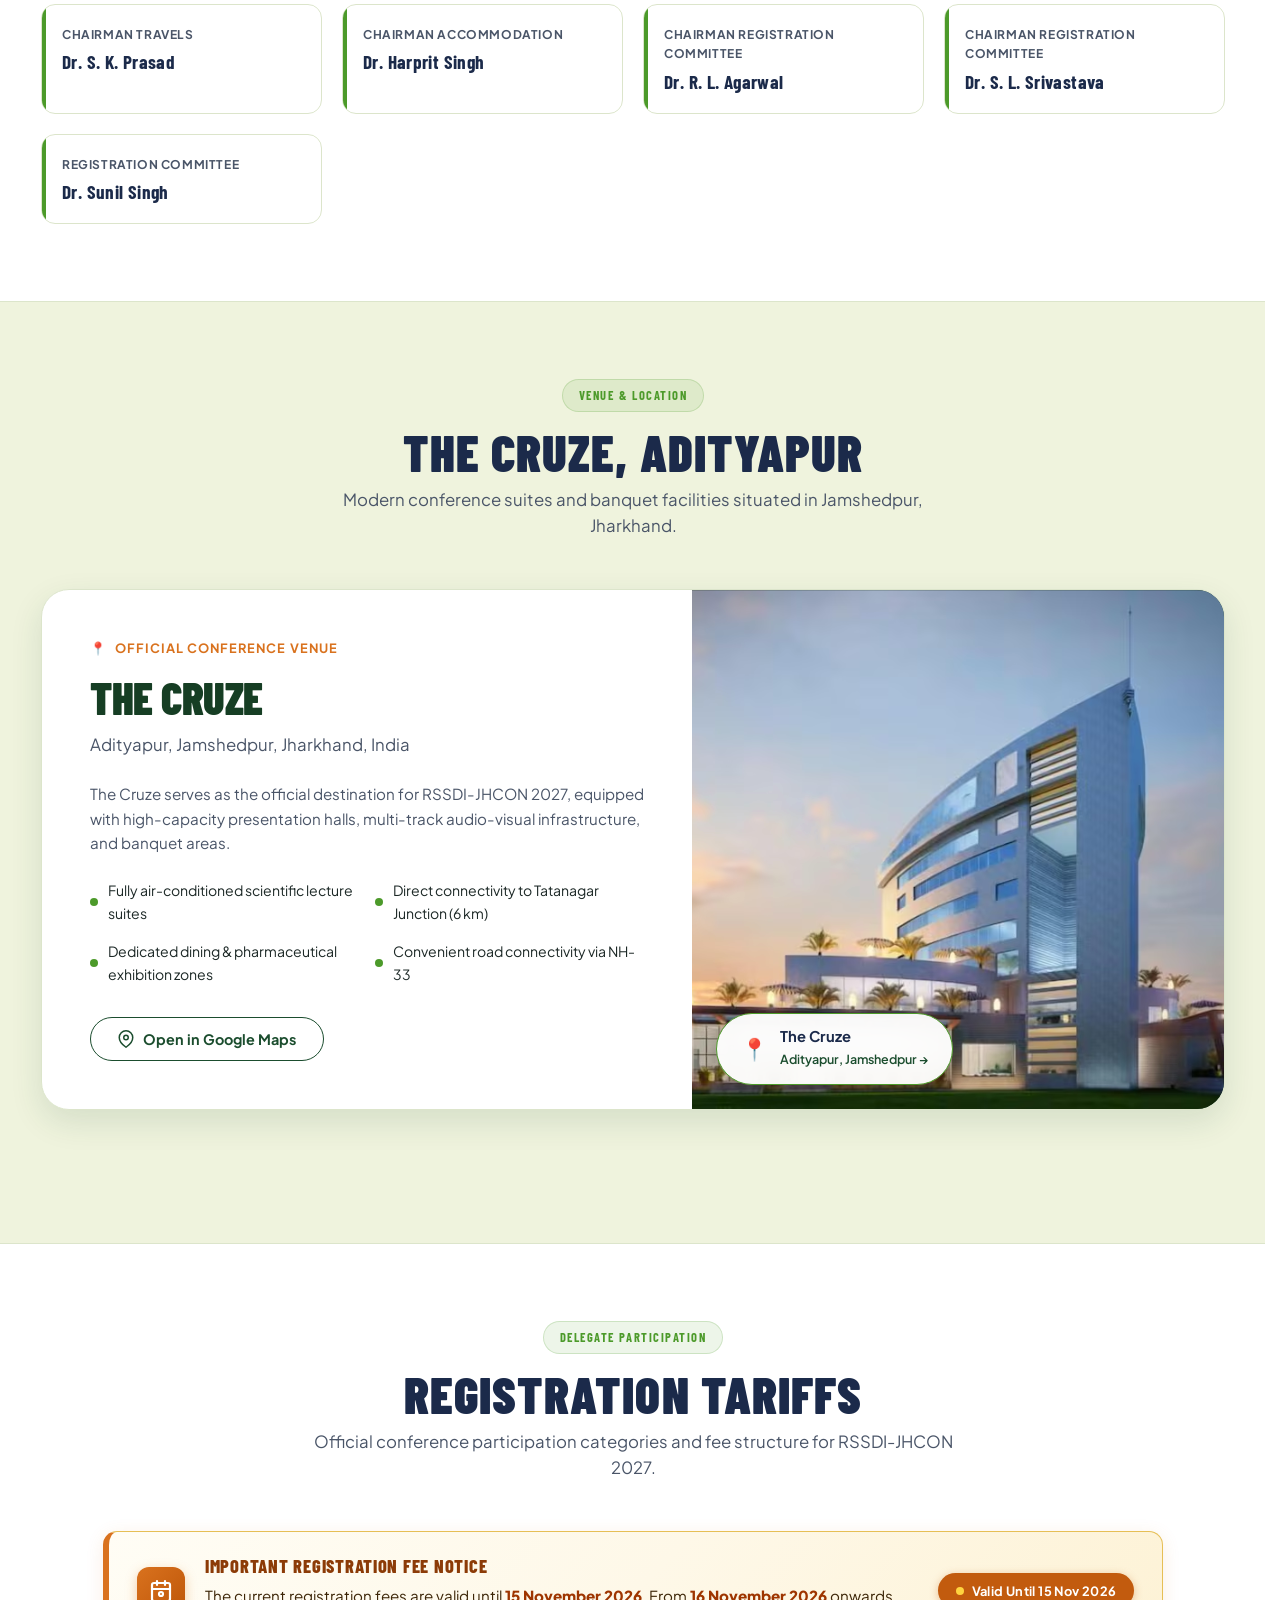
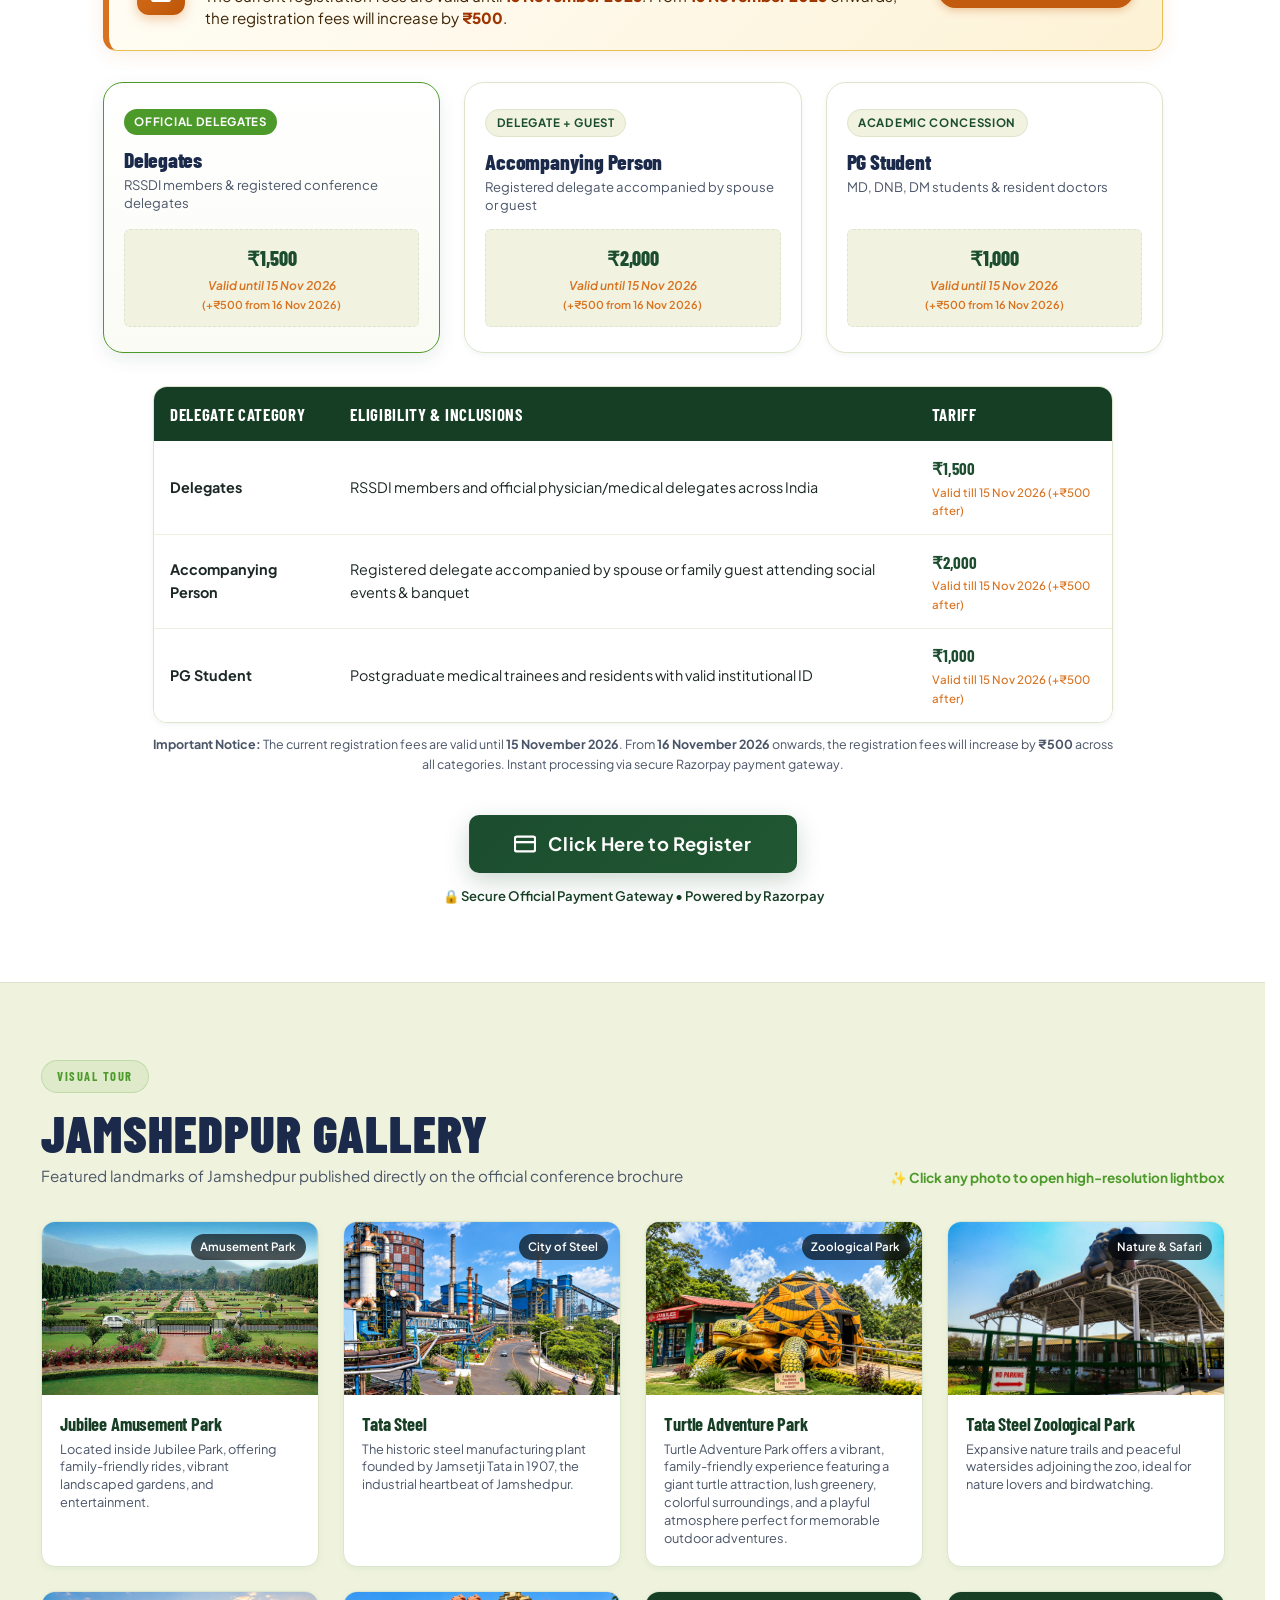
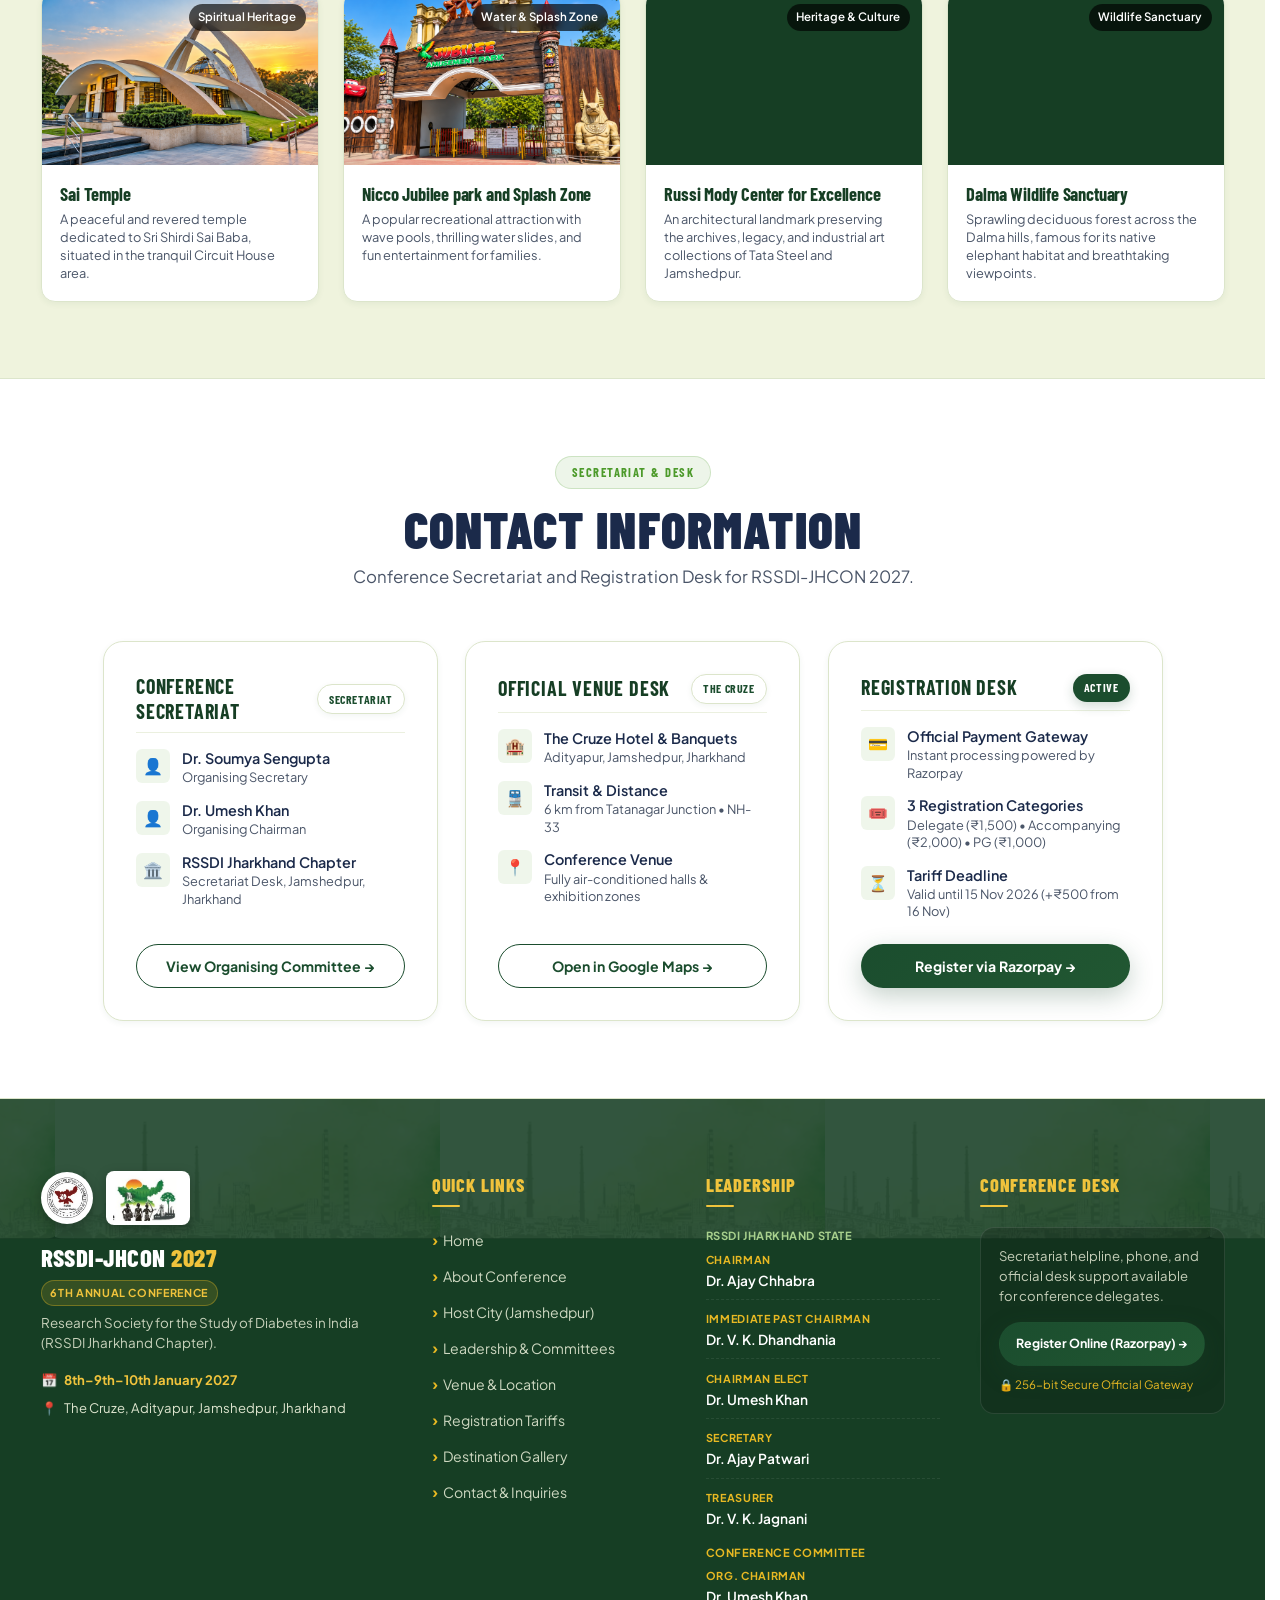
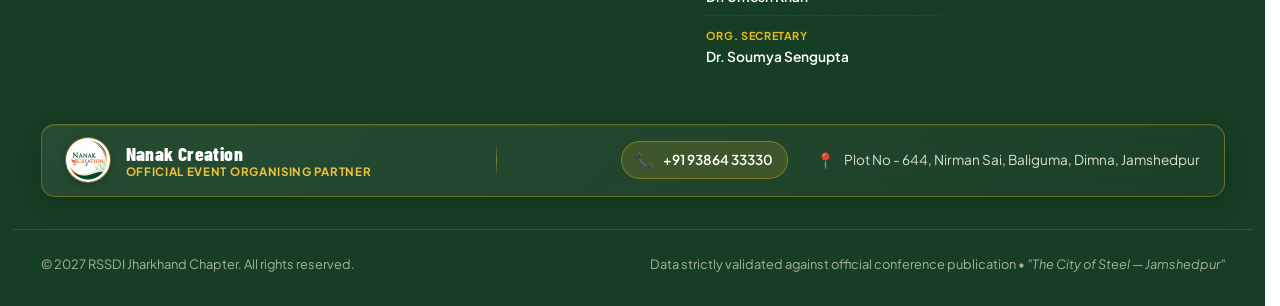
==== commit 98da59a1: "Update and fix the committee changes" ====
--- a/index.html
+++ b/index.html
@@ -656,8 +656,12 @@
                 <circle cx="11" cy="11" r="8"></circle>
                 <line x1="21" y1="21" x2="16.65" y2="16.65"></line>
               </svg>
-              <button type="button" id="committee-search-clear" class="committee-search-clear"
-                aria-label="Clear Search">&times;</button>
+              <button type="button" id="committee-search-clear" class="committee-search-clear" aria-label="Clear Search">
+                <svg width="12" height="12" viewBox="0 0 24 24" fill="none" stroke="currentColor" stroke-width="2.5" stroke-linecap="round" stroke-linejoin="round" aria-hidden="true">
+                  <line x1="18" y1="6" x2="6" y2="18"></line>
+                  <line x1="6" y1="6" x2="18" y2="18"></line>
+                </svg>
+              </button>
             </div>
           </div>
 
@@ -769,6 +773,10 @@
               <div class="member-name">Dr. Rajesh Thakur</div>
             </div>
             <div class="committee-member-card" data-category="operational">
+              <div class="member-role">Food &amp; Hospitality</div>
+              <div class="member-name">Dr. Ketan Verma</div>
+            </div>
+            <div class="committee-member-card" data-category="operational">
               <div class="member-role">Chairman Reception Programme</div>
               <div class="member-name">Dr. Vijay Mundhra</div>
             </div>
@@ -787,6 +795,10 @@
             <div class="committee-member-card" data-category="operational">
               <div class="member-role">Chairman Registration Committee</div>
               <div class="member-name">Dr. S. L. Srivastava</div>
+            </div>
+            <div class="committee-member-card" data-category="operational">
+              <div class="member-role">Registration Committee</div>
+              <div class="member-name">Dr. Sunil Singh</div>
             </div>
           </div>
         </div>
--- a/css/base.css
+++ b/css/base.css
@@ -87,7 +87,7 @@
 }
 
 /* Minimum Touch Target for Touch Accessibility (WCAG 2.5.5) */
-button, a.btn, .filter-btn, .gallery-card {
+.btn, a.btn, .filter-btn, .gallery-card {
   min-height: 44px;
 }
 
--- a/css/components.css
+++ b/css/components.css
@@ -74,6 +74,7 @@
 .btn-sm {
   font-size: var(--text-xs);
   padding: 0.45rem 1rem;
+  min-height: 36px;
 }
 
 .btn-lg {
@@ -333,6 +334,10 @@
 .pulse-dot {
   width: 8px;
   height: 8px;
+  min-width: 8px;
+  min-height: 8px;
+  aspect-ratio: 1 / 1;
+  flex-shrink: 0;
   border-radius: 50%;
   background: #FFD43F;
   box-shadow: 0 0 0 0 rgba(255, 212, 63, 0.7);
@@ -1044,6 +1049,8 @@
     height: 38px;
     min-width: 38px;
     min-height: 38px;
+    aspect-ratio: 1 / 1;
+    flex-shrink: 0;
     font-size: 1.15rem;
   }
 
@@ -1057,6 +1064,8 @@
     height: 38px;
     min-width: 38px;
     min-height: 38px;
+    aspect-ratio: 1 / 1;
+    flex-shrink: 0;
   }
 }
 
@@ -1094,6 +1103,10 @@
   right: 2rem;
   width: 48px;
   height: 48px;
+  min-width: 48px;
+  min-height: 48px;
+  aspect-ratio: 1 / 1;
+  flex-shrink: 0;
   border-radius: 50%;
   background: var(--color-forest);
   color: var(--color-white);
@@ -1139,17 +1152,28 @@
 }
 
 .footer-emblem-badge {
+  width: 52px;
+  height: 52px;
+  min-width: 52px;
+  min-height: 52px;
+  aspect-ratio: 1 / 1;
+  border-radius: 50%;
   background: #FFFFFF;
-  border-radius: 50%;
   padding: 3px;
   box-shadow: 0 4px 12px rgba(0, 0, 0, 0.25);
   display: inline-flex;
   align-items: center;
   justify-content: center;
   border: 1px solid rgba(255, 255, 255, 0.4);
+  flex-shrink: 0;
 }
 
 .footer-emblem-badge-rect {
+  width: auto;
+  height: auto;
+  min-width: unset;
+  min-height: unset;
+  aspect-ratio: unset;
   border-radius: 8px;
   padding: 3px 6px;
 }
@@ -1377,6 +1401,9 @@
 .partner-bar-logo-wrap {
   width: 44px;
   height: 44px;
+  min-width: 44px;
+  min-height: 44px;
+  aspect-ratio: 1 / 1;
   border-radius: 50%;
   background: #FFFFFF;
   padding: 2px;
@@ -1390,8 +1417,10 @@
 .partner-bar-logo {
   width: 100%;
   height: 100%;
+  aspect-ratio: 1 / 1;
   object-fit: contain;
   border-radius: 50%;
+  flex-shrink: 0;
   display: block;
 }
 
--- a/css/layout.css
+++ b/css/layout.css
@@ -39,8 +39,8 @@
   background: transparent;
   border-bottom: 1px solid transparent;
   transition: background-color 0.35s cubic-bezier(0.16, 1, 0.3, 1),
-              box-shadow 0.35s cubic-bezier(0.16, 1, 0.3, 1),
-              border-color 0.35s cubic-bezier(0.16, 1, 0.3, 1);
+    box-shadow 0.35s cubic-bezier(0.16, 1, 0.3, 1),
+    border-color 0.35s cubic-bezier(0.16, 1, 0.3, 1);
 }
 
 .site-header.scrolled {
@@ -71,6 +71,9 @@
 .brand-emblem-wrap {
   width: 48px;
   height: 48px;
+  min-width: 48px;
+  min-height: 48px;
+  aspect-ratio: 1 / 1;
   border-radius: 50%;
   overflow: hidden;
   background: var(--color-white);
@@ -111,9 +114,17 @@
   color: var(--color-forest);
 }
 
-.brand-title span.maroon { color: var(--color-maroon); }
-.brand-title span.forest { color: var(--color-forest); }
-.brand-title span.kelly  { color: var(--color-kelly); }
+.brand-title span.maroon {
+  color: var(--color-maroon);
+}
+
+.brand-title span.forest {
+  color: var(--color-forest);
+}
+
+.brand-title span.kelly {
+  color: var(--color-kelly);
+}
 
 .brand-meta {
   display: flex;
@@ -200,6 +211,11 @@
   gap: 5px;
   width: 44px;
   height: 44px;
+  min-width: 44px;
+  min-height: 44px;
+  aspect-ratio: 1 / 1;
+  flex-shrink: 0;
+  box-sizing: border-box;
   padding: 9px;
   border-radius: var(--radius-square-xs);
   background: var(--color-white);
@@ -216,9 +232,17 @@
   transition: all var(--transition-normal);
 }
 
-.mobile-toggle.open span:nth-child(1) { transform: translateY(7.5px) rotate(45deg); }
-.mobile-toggle.open span:nth-child(2) { opacity: 0; }
-.mobile-toggle.open span:nth-child(3) { transform: translateY(-7.5px) rotate(-45deg); }
+.mobile-toggle.open span:nth-child(1) {
+  transform: translateY(7.5px) rotate(45deg);
+}
+
+.mobile-toggle.open span:nth-child(2) {
+  opacity: 0;
+}
+
+.mobile-toggle.open span:nth-child(3) {
+  transform: translateY(-7.5px) rotate(-45deg);
+}
 
 /* Mobile Drawer Overlay & Container */
 .mobile-drawer {
@@ -271,7 +295,7 @@
   overflow: hidden;
   padding-top: clamp(2.5rem, 5vw, 4.5rem);
   padding-bottom: clamp(3.5rem, 6vw, 5.5rem);
-  background: 
+  background:
     radial-gradient(ellipse 65% 55% at 85% 25%, rgba(232, 185, 35, 0.14) 0%, transparent 60%),
     radial-gradient(ellipse 55% 50% at 10% 75%, rgba(76, 154, 42, 0.12) 0%, transparent 60%),
     radial-gradient(circle at 50% 50%, rgba(255, 255, 255, 0.55) 0%, transparent 80%),
@@ -296,13 +320,27 @@
 }
 
 @keyframes heroFadeSlideUp {
-  0%   { opacity: 0; transform: translateY(24px); }
-  100% { opacity: 1; transform: translateY(0); }
+  0% {
+    opacity: 0;
+    transform: translateY(24px);
+  }
+
+  100% {
+    opacity: 1;
+    transform: translateY(0);
+  }
 }
 
 @keyframes heroFadeSlideDown {
-  0%   { opacity: 0; transform: translateY(-20px); }
-  100% { opacity: 1; transform: translateY(0); }
+  0% {
+    opacity: 0;
+    transform: translateY(-20px);
+  }
+
+  100% {
+    opacity: 1;
+    transform: translateY(0);
+  }
 }
 
 .animate-entrance {
@@ -312,12 +350,35 @@
   opacity: 0;
 }
 
-.delay-1 { animation-name: heroFadeSlideDown; animation-delay: 0.1s; }
-.delay-2 { animation-name: heroFadeSlideUp;   animation-delay: 0.25s; }
-.delay-3 { animation-name: heroFadeSlideUp;   animation-delay: 0.4s; }
-.delay-4 { animation-name: heroFadeSlideUp;   animation-delay: 0.55s; }
-.delay-5 { animation-name: heroFadeSlideUp;   animation-delay: 0.7s; }
-.delay-6 { animation-name: heroFadeSlideUp;   animation-delay: 0.85s; }
+.delay-1 {
+  animation-name: heroFadeSlideDown;
+  animation-delay: 0.1s;
+}
+
+.delay-2 {
+  animation-name: heroFadeSlideUp;
+  animation-delay: 0.25s;
+}
+
+.delay-3 {
+  animation-name: heroFadeSlideUp;
+  animation-delay: 0.4s;
+}
+
+.delay-4 {
+  animation-name: heroFadeSlideUp;
+  animation-delay: 0.55s;
+}
+
+.delay-5 {
+  animation-name: heroFadeSlideUp;
+  animation-delay: 0.7s;
+}
+
+.delay-6 {
+  animation-name: heroFadeSlideUp;
+  animation-delay: 0.85s;
+}
 
 .hero-grid {
   position: relative;
@@ -397,6 +458,9 @@
 .hero-edition-pill img {
   width: 22px;
   height: 22px;
+  min-width: 22px;
+  min-height: 22px;
+  aspect-ratio: 1 / 1;
   border-radius: 50%;
   background: var(--color-white);
   padding: 1.5px;
@@ -408,9 +472,13 @@
 .hero-edition-pill .pill-dot {
   width: 7px;
   height: 7px;
+  min-width: 7px;
+  min-height: 7px;
+  aspect-ratio: 1 / 1;
   background: var(--color-gold);
   border-radius: 50%;
   box-shadow: 0 0 8px var(--color-gold);
+  flex-shrink: 0;
 }
 
 .hero-chapter-pill {
@@ -432,10 +500,17 @@
   text-transform: uppercase;
 }
 
-.hero-main-title .color-red    { color: var(--color-maroon); text-shadow: 0 2px 8px rgba(122, 31, 31, 0.12); }
-.hero-main-title .color-forest { color: var(--color-forest); }
-.hero-main-title .color-green  { 
-  color: var(--color-kelly); 
+.hero-main-title .color-red {
+  color: var(--color-maroon);
+  text-shadow: 0 2px 8px rgba(122, 31, 31, 0.12);
+}
+
+.hero-main-title .color-forest {
+  color: var(--color-forest);
+}
+
+.hero-main-title .color-green {
+  color: var(--color-kelly);
   display: inline-block;
   text-shadow: 0 2px 10px rgba(76, 154, 42, 0.18);
 }
@@ -647,6 +722,10 @@
 .live-pulse-dot {
   width: 9px;
   height: 9px;
+  min-width: 9px;
+  min-height: 9px;
+  aspect-ratio: 1 / 1;
+  flex-shrink: 0;
   background: var(--color-kelly);
   border-radius: 50%;
   box-shadow: 0 0 0 0 rgba(76, 154, 42, 0.7);
@@ -655,9 +734,20 @@
 }
 
 @keyframes livePulse {
-  0% { transform: scale(0.95); box-shadow: 0 0 0 0 rgba(76, 154, 42, 0.7); }
-  70% { transform: scale(1); box-shadow: 0 0 0 8px rgba(76, 154, 42, 0); }
-  100% { transform: scale(0.95); box-shadow: 0 0 0 0 rgba(76, 154, 42, 0); }
+  0% {
+    transform: scale(0.95);
+    box-shadow: 0 0 0 0 rgba(76, 154, 42, 0.7);
+  }
+
+  70% {
+    transform: scale(1);
+    box-shadow: 0 0 0 8px rgba(76, 154, 42, 0);
+  }
+
+  100% {
+    transform: scale(0.95);
+    box-shadow: 0 0 0 0 rgba(76, 154, 42, 0);
+  }
 }
 
 .hero-card-title {
@@ -810,6 +900,10 @@
 .reg-pulse {
   width: 6px;
   height: 6px;
+  min-width: 6px;
+  min-height: 6px;
+  aspect-ratio: 1 / 1;
+  flex-shrink: 0;
   background: var(--color-kelly);
   border-radius: 50%;
   display: inline-block;
@@ -946,6 +1040,10 @@
 .sub-badge-dot {
   width: 6px;
   height: 6px;
+  min-width: 6px;
+  min-height: 6px;
+  aspect-ratio: 1 / 1;
+  flex-shrink: 0;
   border-radius: 50%;
   background: var(--color-maroon);
 }
@@ -981,7 +1079,9 @@
 }
 
 @media (min-width: 1024px) {
-  .state-office-grid {
+
+  .state-office-grid,
+  .core-committee-grid {
     grid-template-columns: repeat(5, 1fr);
   }
 }
@@ -1058,6 +1158,10 @@
 .core-avatar-badge {
   width: 72px;
   height: 72px;
+  min-width: 72px;
+  min-height: 72px;
+  aspect-ratio: 1 / 1;
+  flex-shrink: 0;
   border-radius: 50%;
   background: linear-gradient(135deg, var(--color-forest) 0%, var(--color-kelly) 100%);
   color: var(--color-white);
@@ -1205,6 +1309,13 @@
   transform: translateY(-50%);
   width: 26px;
   height: 26px;
+  min-width: 26px;
+  min-height: 26px;
+  max-width: 26px;
+  max-height: 26px;
+  aspect-ratio: 1 / 1;
+  box-sizing: border-box;
+  flex-shrink: 0;
   display: none;
   align-items: center;
   justify-content: center;
@@ -1214,12 +1325,20 @@
   color: var(--color-text-muted);
   cursor: pointer;
   padding: 0;
+  line-height: 1;
   transition: all var(--transition-fast);
 }
 
 .committee-search-clear:hover {
   background: rgba(122, 31, 31, 0.15);
   color: var(--color-maroon);
+}
+
+.committee-search-clear svg {
+  width: 12px;
+  height: 12px;
+  display: block;
+  pointer-events: none;
 }
 
 .committee-directory-grid {
@@ -1338,6 +1457,9 @@
 .amenity-bullet {
   width: 8px;
   height: 8px;
+  min-width: 8px;
+  min-height: 8px;
+  aspect-ratio: 1 / 1;
   border-radius: 50%;
   background: var(--color-kelly);
   flex-shrink: 0;
@@ -1543,15 +1665,15 @@
     grid-template-columns: 1fr;
     gap: 2.5rem;
   }
-  
+
   .about-grid {
     grid-template-columns: 1fr;
   }
-  
+
   .venue-card {
     grid-template-columns: 1fr;
   }
-  
+
   .footer-grid {
     grid-template-columns: 1fr 1fr;
     gap: 2.5rem;
@@ -1595,7 +1717,7 @@
   .nav-desktop {
     display: none;
   }
-  
+
   .mobile-toggle {
     display: flex;
   }
@@ -1994,9 +2116,8 @@
   .state-office-grid .core-card:last-child:nth-child(odd),
   .core-committee-grid .core-card:last-child:nth-child(odd) {
     grid-column: 1 / -1;
-    max-width: 280px;
+    width: calc((100% - 0.65rem) / 2);
     margin-inline: auto;
-    width: 100%;
   }
 
   .core-card {
@@ -2007,6 +2128,10 @@
   .core-avatar-badge {
     width: 40px;
     height: 40px;
+    min-width: 40px;
+    min-height: 40px;
+    aspect-ratio: 1 / 1;
+    flex-shrink: 0;
     font-size: 0.95rem;
     margin-bottom: 0.45rem;
     border-width: 2px;
@@ -2082,13 +2207,28 @@
   .committee-search-input {
     height: 38px;
     font-size: 0.82rem;
-    padding: 0 1.8rem 0 2.2rem;
+    padding: 0 2.2rem 0 2.2rem;
   }
 
   .committee-search-icon {
     left: 0.75rem;
     width: 15px;
     height: 15px;
+  }
+
+  .committee-search-clear {
+    right: 0.65rem;
+    width: 22px;
+    height: 22px;
+    min-width: 22px;
+    min-height: 22px;
+    max-width: 22px;
+    max-height: 22px;
+  }
+
+  .committee-search-clear svg {
+    width: 10px;
+    height: 10px;
   }
 
   .committee-directory-grid {
@@ -2545,6 +2685,7 @@
     text-align: center;
     gap: 0.65rem;
     font-size: 0.75rem;
-    padding-bottom: 4rem; /* Safe clearance above floating back-to-top button */
-  }
-}
+    padding-bottom: 4rem;
+    /* Safe clearance above floating back-to-top button */
+  }
+}
